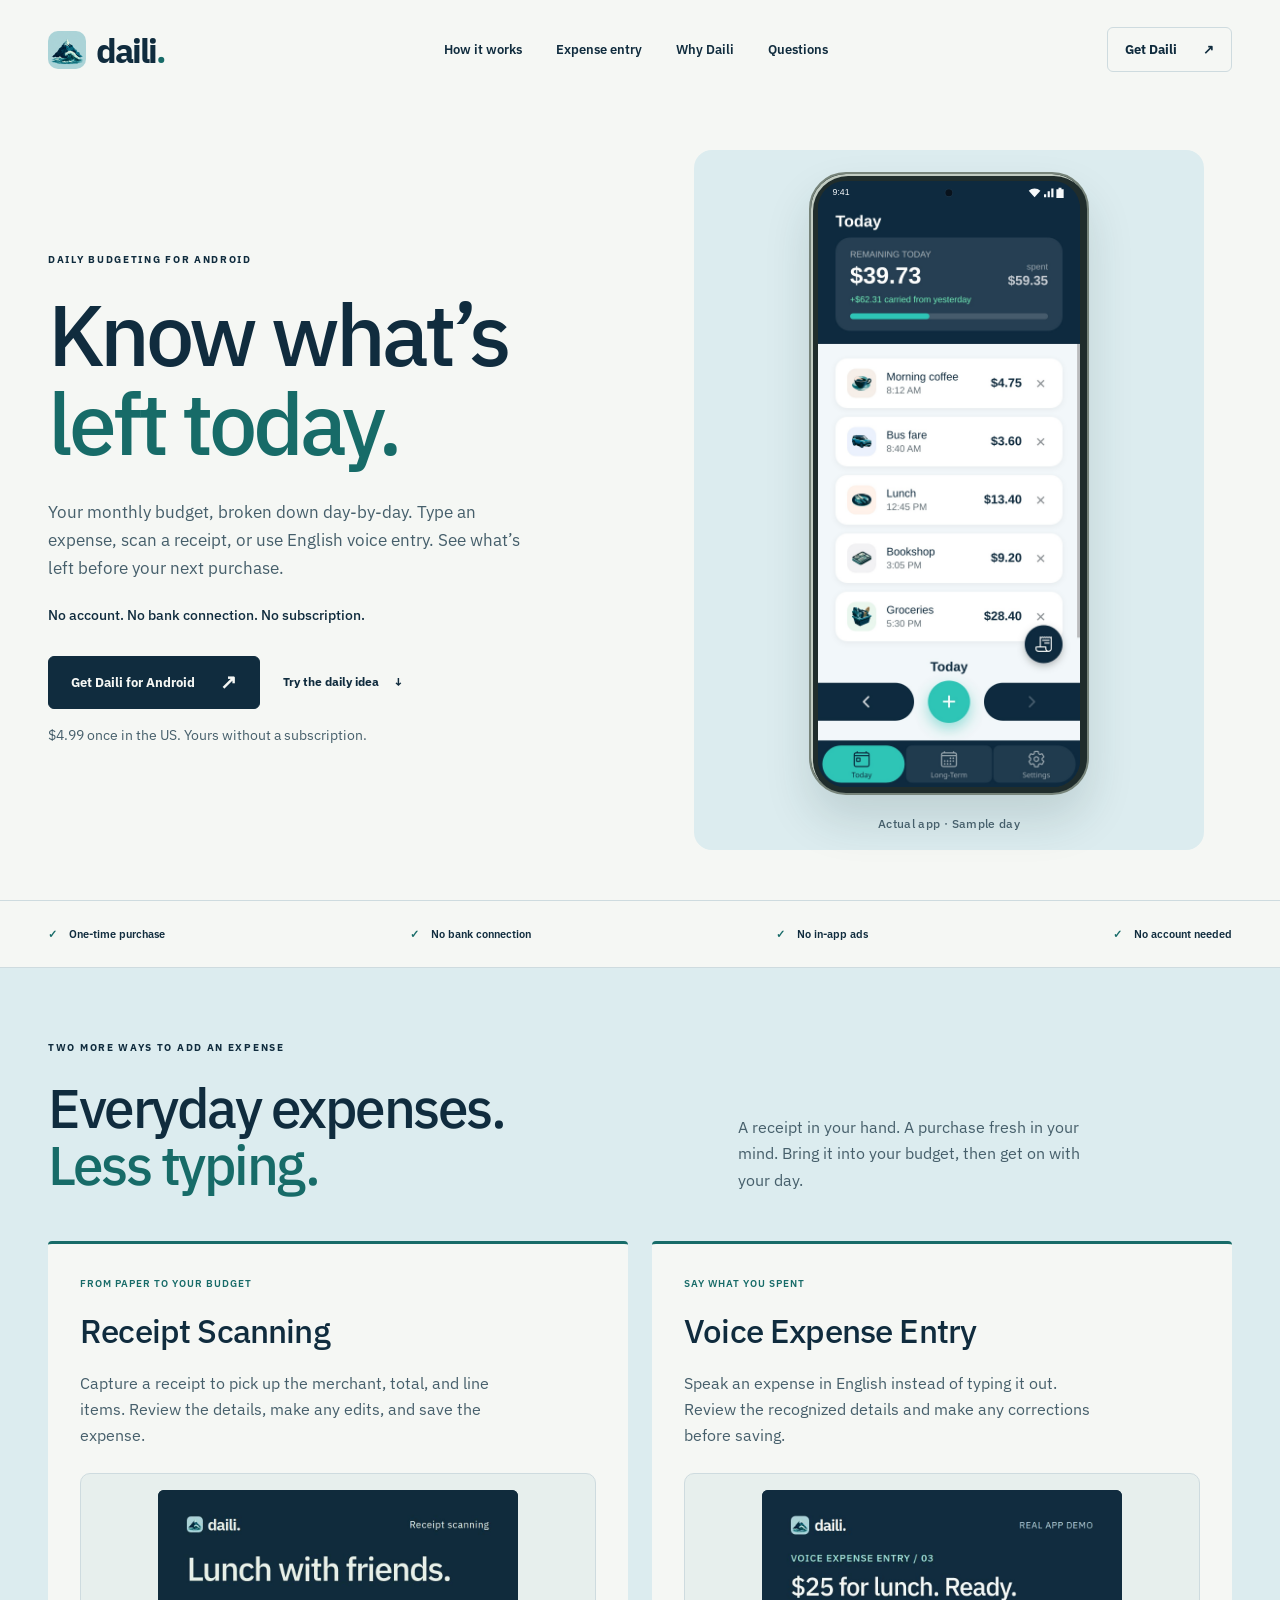
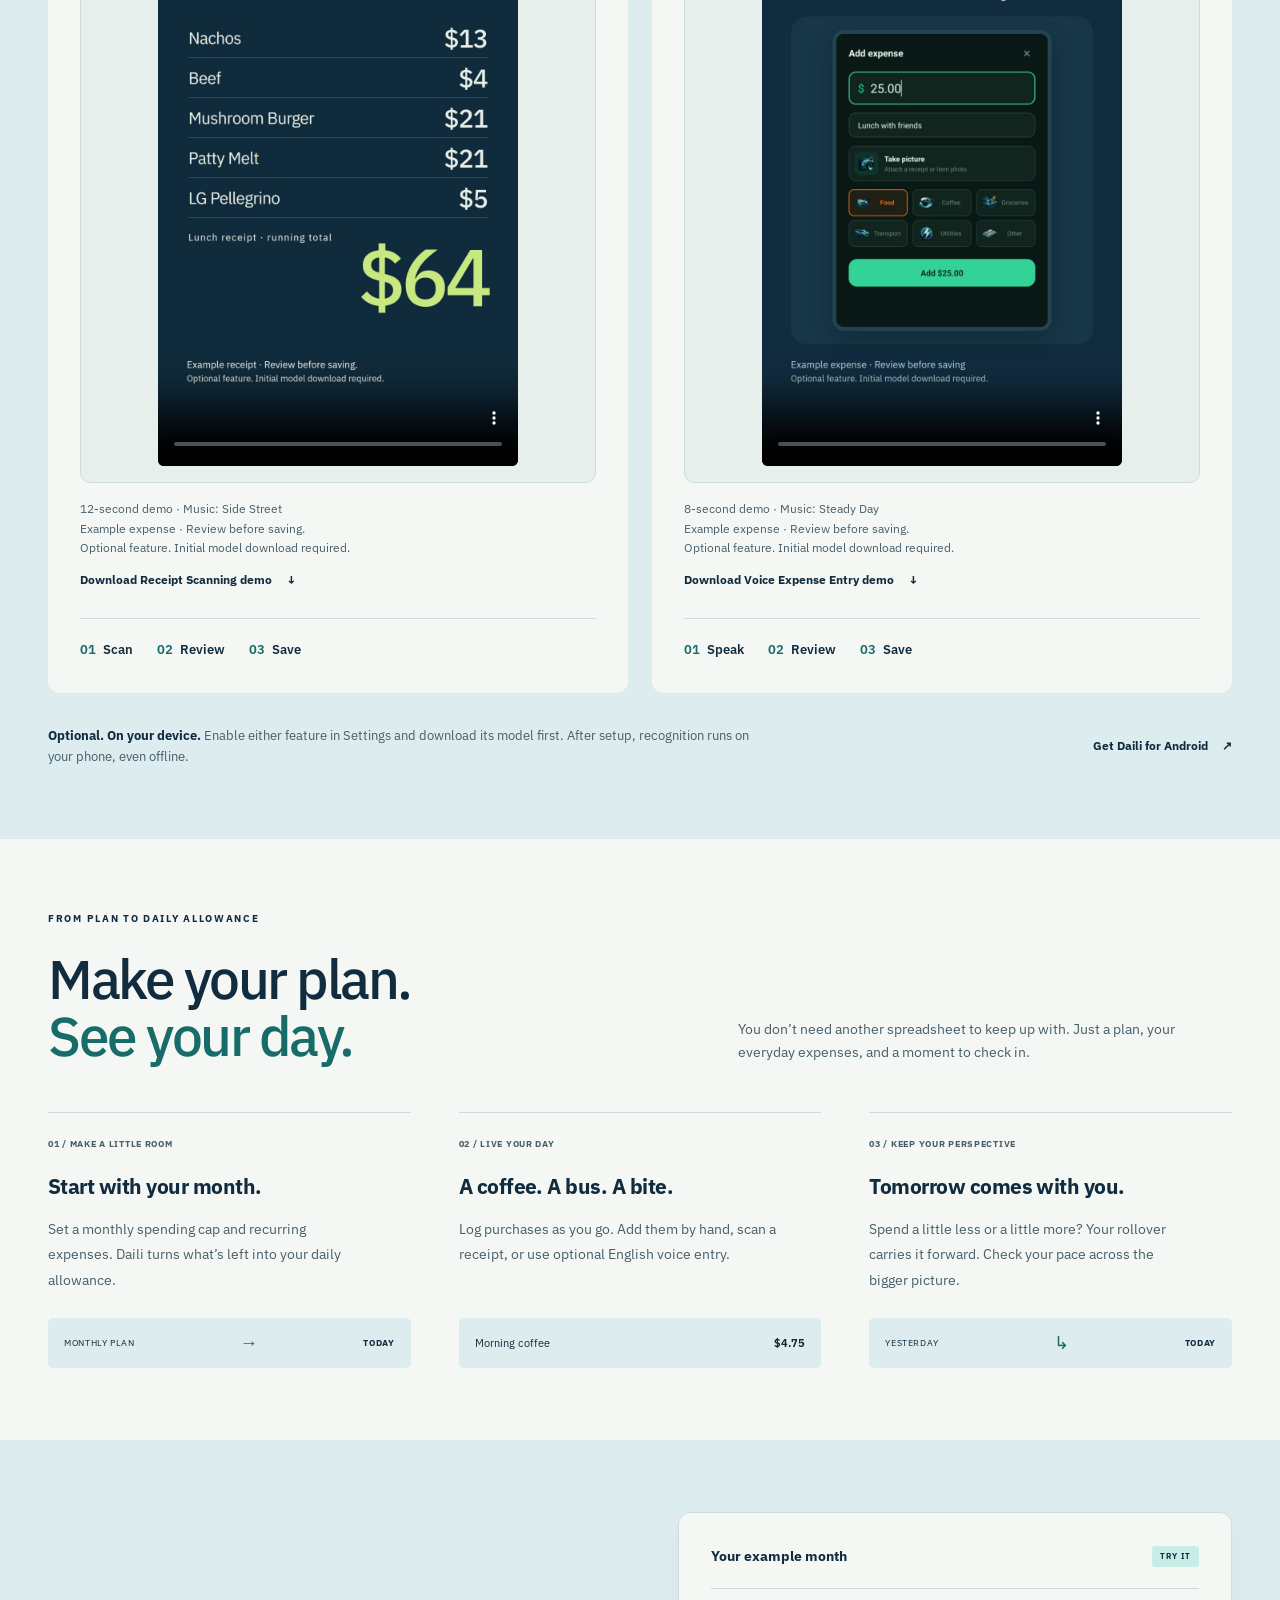
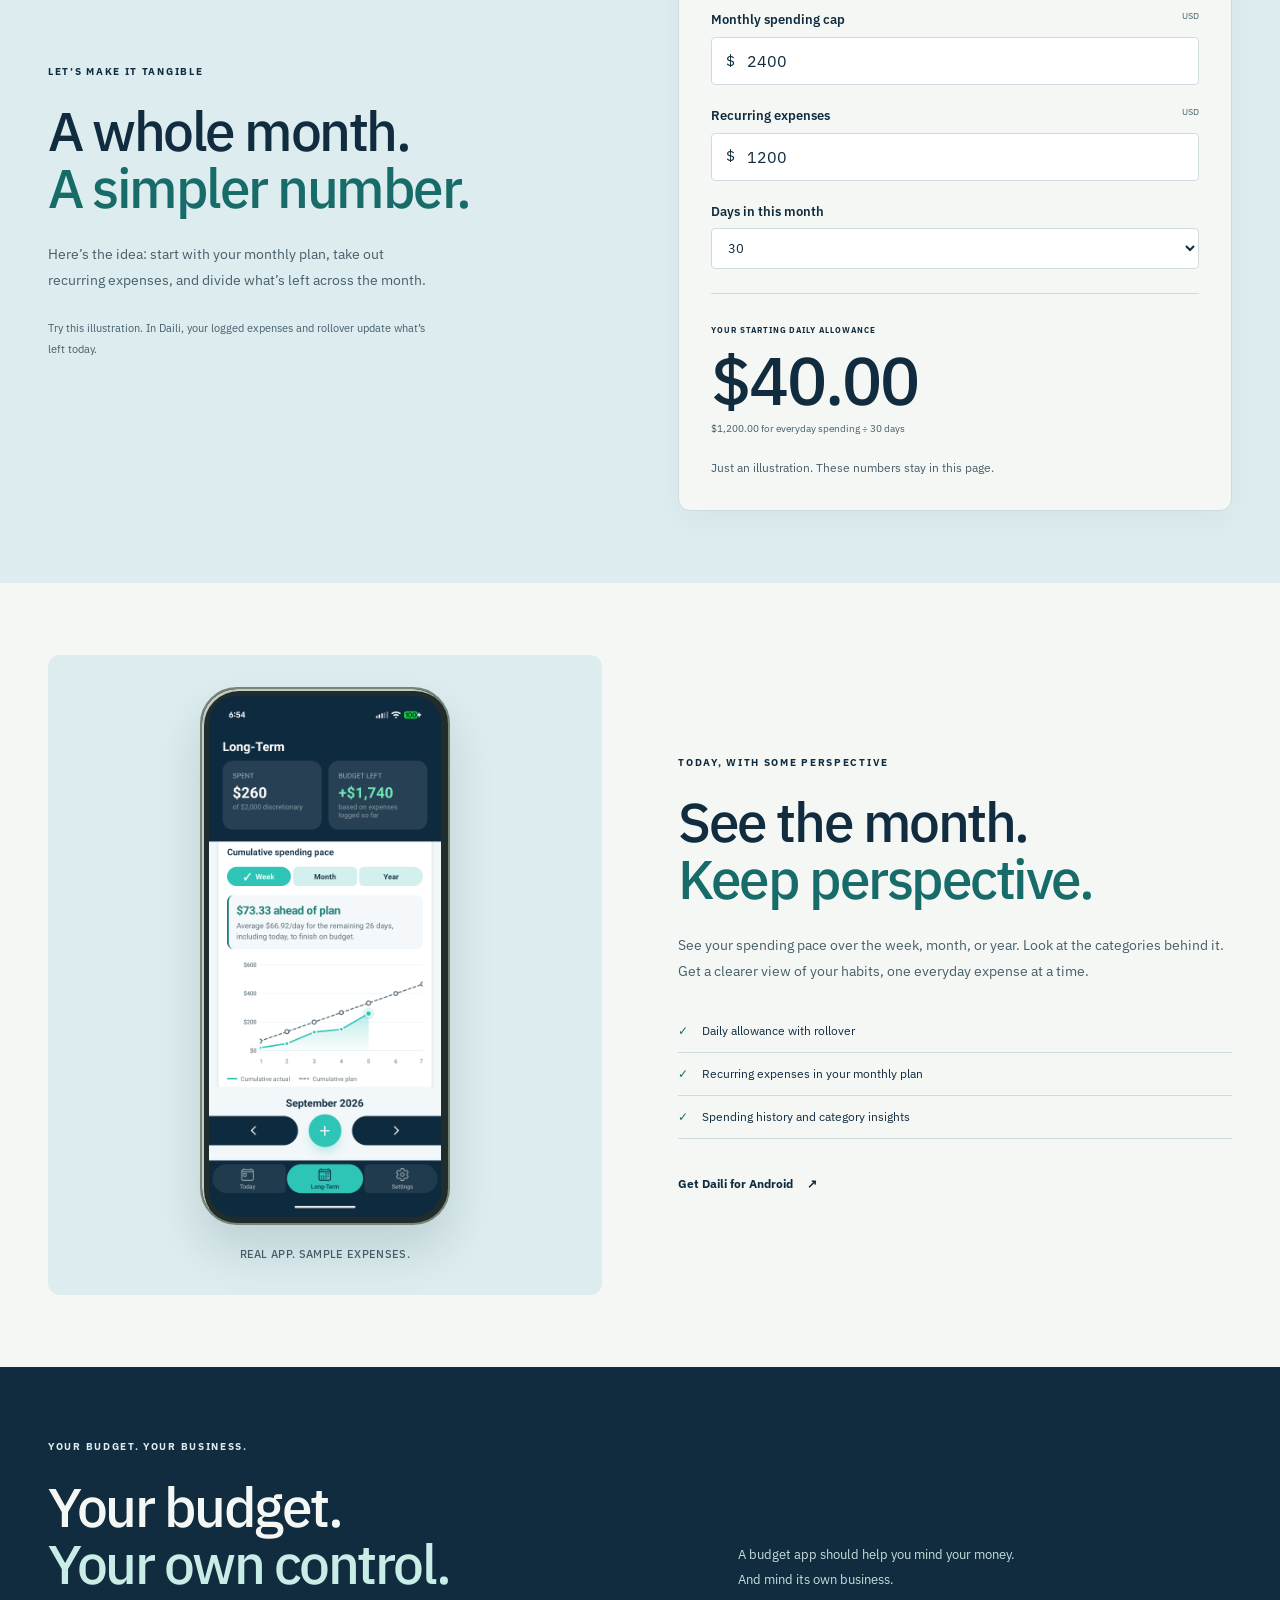
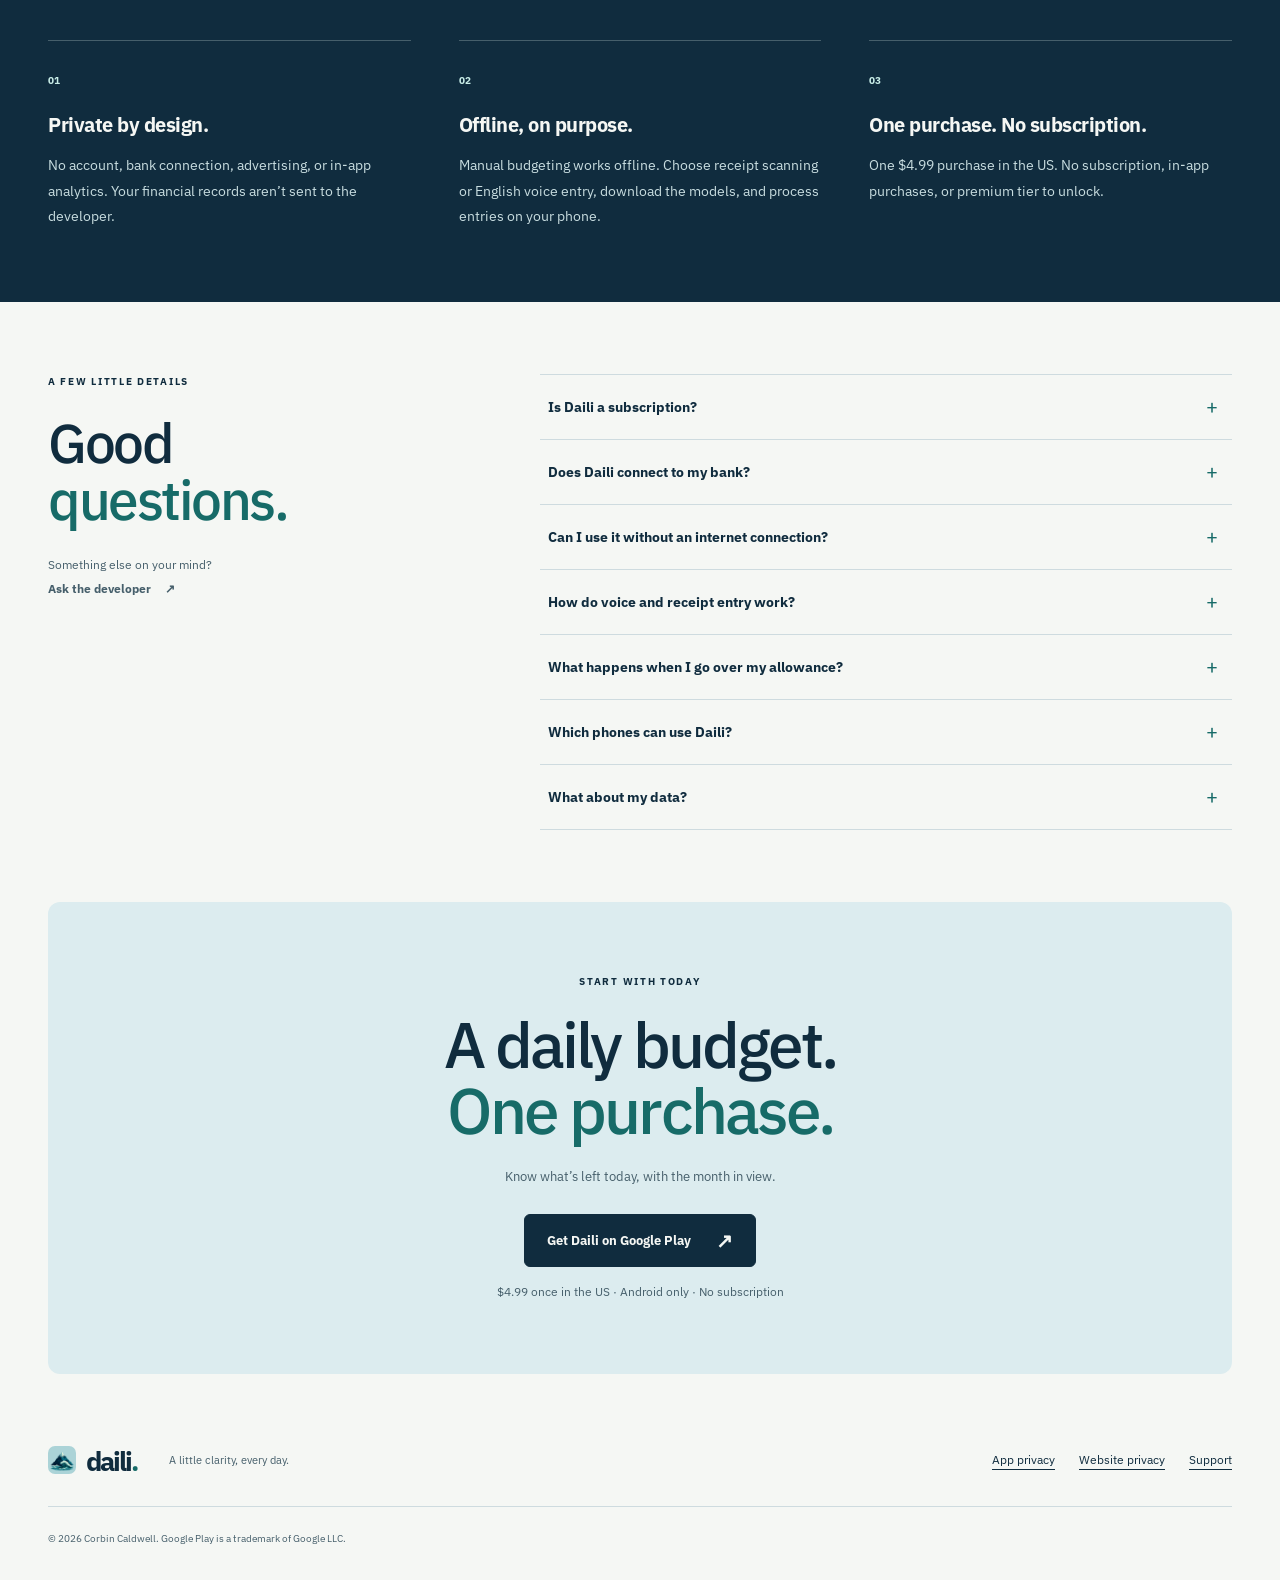
==== docs/app/index.html @ 112db64c "Improve product page spacing and media frames" ====
<!doctype html><html lang="en"><head><meta charset="utf-8"><meta name="viewport" content="width=device-width, initial-scale=1"><meta name="theme-color" content="#f5f7f4"><meta name="referrer" content="strict-origin-when-cross-origin"><title>Daili — Know what’s left today.</title><meta name="description" content="A clear daily allowance. Private expense tracking. Daili for Android is $4.99 once in the US, with no account, bank connection, or subscription."><meta name="robots" content="index, follow"><link rel="canonical" href="https://corbincald.github.io/daili/app/"><meta property="og:type" content="website"><meta property="og:title" content="Daili — Know what’s left today."><meta property="og:description" content="A clear daily allowance. Private expense tracking. Daili for Android is $4.99 once in the US, with no account, bank connection, or subscription."><meta property="og:url" content="https://corbincald.github.io/daili/app/"><meta property="og:image" content="https://corbincald.github.io/daili/app/assets/share.jpg"><meta property="og:image:width" content="1200"><meta property="og:image:height" content="630"><meta name="twitter:card" content="summary_large_image"><link rel="icon" href="./assets/icon.png"><link rel="stylesheet" href="./styles.css"><link rel="preload" href="./assets/fonts/ibm-plex-sans-latin.woff2" as="font" type="font/woff2" crossorigin></head><body><a class="skip-link" href="#main">Skip to content</a>
  <header class="header wrap"><a class="brand" href="./" aria-label="Daili home"><img src="./assets/icon.png" width="38" height="38" alt=""><span>daili<span class="brand-dot">.</span></span></a><nav aria-label="Main"><a href="#how-it-works">How it works</a><a href="#expense-entry">Expense entry</a><a href="#privacy">Why Daili</a><a href="#questions">Questions</a></nav><a class="nav-cta" href="#get-daili">Get Daili <span aria-hidden="true">↗</span></a></header>
  <main id="main"><section class="hero wrap" aria-labelledby="hero-title"><div class="hero-copy"><p class="eyebrow">DAILY BUDGETING FOR ANDROID</p><h1 id="hero-title">Know what’s<br><em>left today.</em></h1><p class="hero-description">Your monthly budget, broken down day-by-day. Type an expense, scan a receipt, or use English voice entry. See what’s left before your next purchase.</p><p class="hero-ownership">No account. No bank connection. No subscription.</p><div class="hero-actions"><a class="button " data-play-link data-placement="hero" href="https://play.google.com/store/apps/details?id=com.corbincald.daili&amp;utm_source=website&amp;utm_campaign=daili_relaunch_2026_today">Get Daili for Android<span aria-hidden="true">↗</span></a><a class="text-link" href="#daily-demo">Try the daily idea <span aria-hidden="true">↓</span></a></div><p class="purchase-note">$4.99 once in the US. Yours without a subscription.</p></div><div class="hero-art"><div class="phone hero-phone"><div class="phone-display"><div class="phone-status-bar" aria-hidden="true"><span>9:41</span><span class="status-camera"></span><svg class="status-icons" viewBox="0 0 52 16" fill="currentColor"><path d="M1 5a12 12 0 0 1 16 0l-8 9z"/><path d="M22 14V10h3v4zm5 0V6h3v8zm5 0V2h3v12z"/><path d="M42 1h4v2h3v12H39V3h3z"/></svg></div><img src="./assets/today.jpg" width="1080" height="2400" alt="Daili’s Today screen: $39.73 remaining, $59.35 spent, and $62.31 carried from yesterday. Sample expenses." fetchpriority="high"></div></div><span class="image-caption">Actual app · Sample day</span></div></section>
  <div class="trust-strip"><div class="wrap"><span><i aria-hidden="true">✓</i> One-time purchase</span><span><i aria-hidden="true">✓</i> No bank connection</span><span><i aria-hidden="true">✓</i> No in-app ads</span><span><i aria-hidden="true">✓</i> No account needed</span></div></div><section class="entry-section" id="expense-entry" aria-labelledby="entry-title">
    <div class="wrap">
      <div class="entry-heading">
        <div><p class="eyebrow">TWO MORE WAYS TO ADD AN EXPENSE</p><h2 id="entry-title">Everyday expenses.<br><em>Less typing.</em></h2></div>
        <p>A receipt in your hand. A purchase fresh in your mind. Bring it into your budget, then get on with your day.</p>
      </div>
      <div class="entry-grid">
        <article class="entry-card" aria-labelledby="receipt-entry-title">
          <p class="entry-method">FROM PAPER TO YOUR BUDGET</p>
          <h3 id="receipt-entry-title">Receipt Scanning</h3>
          <p>Capture a receipt to pick up the merchant, total, and line items. Review the details, make any edits, and save the expense.</p>
          <figure class="feature-video"><div class="feature-video-stage"><video data-feature-demo="receipt" controls playsinline preload="none" width="900" height="1440" aria-label="Receipt Scanning demo with music" poster="./assets/demos/receipt-poster.jpg"><source src="./assets/demos/receipt.mp4" type="video/mp4"><track kind="captions" src="./assets/demos/receipt.vtt" srclang="en" label="English"><p>Your browser does not support video. <a href="./assets/demos/receipt.mp4">Open the Receipt Scanning demo</a>.</p></video></div><figcaption>12-second demo · Music: Side Street<br>Example expense · Review before saving.<br>Optional feature. Initial model download required.</figcaption><a class="text-link" href="./assets/demos/receipt.mp4" download>Download Receipt Scanning demo <span aria-hidden="true">↓</span></a></figure>
          <ol class="entry-flow" aria-label="Receipt scanning steps"><li>Scan</li><li>Review</li><li>Save</li></ol>
        </article>
        <article class="entry-card" aria-labelledby="voice-entry-title">
          <p class="entry-method">SAY WHAT YOU SPENT</p>
          <h3 id="voice-entry-title">Voice Expense Entry</h3>
          <p>Speak an expense in English instead of typing it out. Review the recognized details and make any corrections before saving.</p>
          <figure class="feature-video"><div class="feature-video-stage"><video data-feature-demo="voice" controls playsinline preload="none" width="900" height="1440" aria-label="Voice Expense Entry demo with music" poster="./assets/demos/voice-poster.jpg"><source src="./assets/demos/voice.mp4" type="video/mp4"><track kind="captions" src="./assets/demos/voice.vtt" srclang="en" label="English"><p>Your browser does not support video. <a href="./assets/demos/voice.mp4">Open the Voice Expense Entry demo</a>.</p></video></div><figcaption>8-second demo · Music: Steady Day<br>Example expense · Review before saving.<br>Optional feature. Initial model download required.</figcaption><a class="text-link" href="./assets/demos/voice.mp4" download>Download Voice Expense Entry demo <span aria-hidden="true">↓</span></a></figure>
          <ol class="entry-flow" aria-label="Voice entry steps"><li>Speak</li><li>Review</li><li>Save</li></ol>
        </article>
      </div>
      <div class="entry-setup"><p><strong>Optional. On your device.</strong> Enable either feature in Settings and download its model first. After setup, recognition runs on your phone, even offline.</p><a class="text-link" href="#get-daili">Get Daili for Android <span aria-hidden="true">↗</span></a></div>
    </div>
  </section><section class="section wrap" id="how-it-works" aria-labelledby="how-title"><div class="section-intro"><p class="eyebrow">FROM PLAN TO DAILY ALLOWANCE</p><h2 id="how-title">Make your plan.<br><em>See your day.</em></h2><p>You don’t need another spreadsheet to keep up with. Just a plan, your everyday expenses, and a moment to check in.</p></div><div class="steps"><article><span class="step-number">01 / MAKE A LITTLE ROOM</span><h3>Start with your month.</h3><p>Set a monthly spending cap and recurring expenses. Daili turns what’s left into your daily allowance.</p><div class="step-line" aria-hidden="true"><span>MONTHLY PLAN</span><span>→</span><strong>TODAY</strong></div></article><article><span class="step-number">02 / LIVE YOUR DAY</span><h3>A coffee. A bus. A bite.</h3><p>Log purchases as you go. Add them by hand, scan a receipt, or use optional English voice entry.</p><div class="expense-mini" aria-hidden="true"><span>Morning coffee</span><strong>$4.75</strong></div></article><article><span class="step-number">03 / KEEP YOUR PERSPECTIVE</span><h3>Tomorrow comes with you.</h3><p>Spend a little less or a little more? Your rollover carries it forward. Check your pace across the bigger picture.</p><div class="step-line" aria-hidden="true"><span>YESTERDAY</span><span>↳</span><strong>TODAY</strong></div></article></div></section>
  <section class="demo-section" id="daily-demo" aria-labelledby="demo-title"><div class="wrap demo-layout"><div><p class="eyebrow">LET’S MAKE IT TANGIBLE</p><h2 id="demo-title">A whole month.<br><em>A simpler number.</em></h2><p>Here’s the idea: start with your monthly plan, take out recurring expenses, and divide what’s left across the month.</p><p class="demo-note">Try this illustration. In Daili, your logged expenses and rollover update what’s left today.</p></div><div class="calculator"><form id="allowance-form"><div class="calculator-heading"><span>Your example month</span><span class="demo-tag">TRY IT</span></div><label for="monthly">Monthly spending cap <span>USD</span></label><div class="input-money"><span aria-hidden="true">$</span><input id="monthly" name="monthly" type="number" min="0" max="1000000" step="0.01" inputmode="decimal" value="2400" required></div><label for="recurring">Recurring expenses <span>USD</span></label><div class="input-money"><span aria-hidden="true">$</span><input id="recurring" name="recurring" type="number" min="0" max="1000000" step="0.01" inputmode="decimal" value="1200" required></div><label for="days">Days in this month</label><select id="days" name="days"><option>28</option><option>29</option><option selected>30</option><option>31</option></select><div class="allowance-result" aria-live="polite" aria-atomic="true"><span>YOUR STARTING DAILY ALLOWANCE</span><output id="daily-allowance" for="monthly recurring days">$40.00</output><p id="calculation-detail">$1,200.00 for everyday spending ÷ 30 days</p></div><p id="calculation-error" class="form-error" role="status" hidden></p><noscript><p>This interactive example needs JavaScript. The illustration above uses ($2,400 − $1,200) ÷ 30 = $40 a day.</p></noscript></form><p class="local-note">Just an illustration. These numbers stay in this page.</p></div></div></section>
  <section class="section wrap feature-pair" aria-labelledby="pace-title"><div class="pace-art"><div class="phone "><div class="phone-display"><img src="./assets/pace.png" width="1080" height="2424" alt="Daili’s Long-Term Week view in Deep Tide, captured on a Pixel 10 with example expenses: $260 spent, $1,740 budget left and $73.33 ahead of plan. The teal spending line sits below the dashed plan." loading="lazy"></div></div><span class="image-caption">REAL APP. SAMPLE EXPENSES.</span></div><div class="feature-copy"><p class="eyebrow">TODAY, WITH SOME PERSPECTIVE</p><h2 id="pace-title">See the month.<br><em>Keep perspective.</em></h2><p>See your spending pace over the week, month, or year. Look at the categories behind it. Get a clearer view of your habits, one everyday expense at a time.</p><ul class="check-list"><li>Daily allowance with rollover</li><li>Recurring expenses in your monthly plan</li><li>Spending history and category insights</li></ul><a class="text-link" href="#get-daili">Get Daili for Android <span aria-hidden="true">↗</span></a></div></section>
  <section class="privacy-section" id="privacy" aria-labelledby="privacy-title"><div class="wrap"><p class="eyebrow">YOUR BUDGET. YOUR BUSINESS.</p><div class="privacy-heading"><h2 id="privacy-title">Your budget.<br><em>Your own control.</em></h2><p>A budget app should help you mind your money.<br>And mind its own business.</p></div><div class="privacy-grid"><article><span class="privacy-symbol" aria-hidden="true">01</span><h3>Private by design.</h3><p>No account, bank connection, advertising, or in-app analytics. Your financial records aren’t sent to the developer.</p></article><article><span class="privacy-symbol" aria-hidden="true">02</span><h3>Offline, on purpose.</h3><p>Manual budgeting works offline. Choose receipt scanning or English voice entry, download the models, and process entries on your phone.</p></article><article><span class="privacy-symbol" aria-hidden="true">03</span><h3>One purchase. No subscription.</h3><p>One $4.99 purchase in the US. No subscription, in-app purchases, or premium tier to unlock.</p></article></div></div></section><section class="section wrap faq-section" id="questions" aria-labelledby="faq-title"><div><p class="eyebrow">A FEW LITTLE DETAILS</p><h2 id="faq-title">Good<br><em>questions.</em></h2><p>Something else on your mind?<br><a class="text-link" href="mailto:corbin.caldwell@gmail.com">Ask the developer <span aria-hidden="true">↗</span></a></p></div><div class="questions"><details><summary>Is Daili a subscription?<span aria-hidden="true">+</span></summary><div class="answer"><p>No. Daili is a one-time purchase: $4.99 in the US at our last price check. Google Play shows the current price, currency, and any applicable taxes for your region. There are no in-app purchases.</p></div></details><details><summary>Does Daili connect to my bank?<span aria-hidden="true">+</span></summary><div class="answer"><p>No bank connection or Daili account is needed. You choose a monthly plan and add your expenses. Daili gives you a daily allowance based on the information you enter.</p></div></details><details><summary>Can I use it without an internet connection?<span aria-hidden="true">+</span></summary><div class="answer"><p>Yes. Manual budgeting works offline. Optional receipt scanning and voice entry need an initial model download. The models then process your entries on your device. Reinstalling or re-enabling a feature can require another download.</p></div></details><details><summary>How do voice and receipt entry work?<span aria-hidden="true">+</span></summary><div class="answer"><p>Enable the feature you want in Settings and download its model. Voice entry supports English. Scan a receipt or speak an expense, then review the result before saving. Recognition can make mistakes; check amounts and details.</p></div></details><details><summary>What happens when I go over my allowance?<span aria-hidden="true">+</span></summary><div class="answer"><p>Daili carries underspending or overspending forward as rollover. Your next day’s available amount reflects it, so your monthly plan stays in view. The allowance reflects what you enter; it is not a guarantee of what you can afford.</p></div></details><details><summary>Which phones can use Daili?<span aria-hidden="true">+</span></summary><div class="answer"><p>Daili is available for Android 8.0 and later. Google Play checks compatibility with your specific device. Optional AI features require additional storage and their speed varies by device. Daili is not available for iPhone.</p></div></details><details><summary>What about my data?<span aria-hidden="true">+</span></summary><div class="answer"><p>The developer does not receive your budget records, photos, or microphone audio. Review the <a href="https://corbincald.github.io/daili/">app privacy policy</a> for local storage, model downloads, deletion, and the data behavior of your installed version.</p></div></details></div></section><section class="closing-section wrap" id="get-daili" aria-labelledby="closing-title"><p class="eyebrow">START WITH TODAY</p><h2 id="closing-title">A daily budget.<br><em>One purchase.</em></h2><p>Know what’s left today, with the month in view.</p><a class="button " data-play-link data-placement="closing" href="https://play.google.com/store/apps/details?id=com.corbincald.daili&amp;utm_source=website&amp;utm_campaign=daili_relaunch_2026_today">Get Daili on Google Play<span aria-hidden="true">↗</span></a><p class="purchase-note">$4.99 once in the US · Android only · No subscription</p></section></main><footer class="footer wrap"><a class="brand" href="./" aria-label="Daili home"><img src="./assets/icon.png" width="38" height="38" alt=""><span>daili<span class="brand-dot">.</span></span></a><p>A little clarity, every day.</p><nav aria-label="Footer"><a href="https://corbincald.github.io/daili/">App privacy</a><a href="./website-privacy.html">Website privacy</a><a href="mailto:corbin.caldwell@gmail.com">Support</a></nav><small>© 2026 Corbin Caldwell. Google Play is a trademark of Google LLC.</small></footer><script type="application/ld+json">{"@context":"https://schema.org","@type":"SoftwareApplication","name":"Daili: Daily Budget Tracker","operatingSystem":"Android 8.0+","applicationCategory":"FinanceApplication","url":"https://corbincald.github.io/daili/app/","downloadUrl":"https://play.google.com/store/apps/details?id=com.corbincald.daili","description":"A private daily budget and expense tracker for Android. One-time purchase, no subscription.","offers":{"@type":"Offer","price":"4.99","priceCurrency":"USD","url":"https://play.google.com/store/apps/details?id=com.corbincald.daili","eligibleRegion":{"@type":"Country","name":"United States"}}}</script><script type="module" src="./app.mjs"></script></body></html>
---- docs/app/styles.css ----
@font-face {
  font-family: "IBM Plex Sans";
  src: url("./assets/fonts/ibm-plex-sans-latin.woff2") format("woff2");
  font-weight: 100 700;
  font-style: normal;
  font-display: swap;
}
:root {
  --paper: #f5f7f4;
  --ink: #102c3e;
  --muted: #465f6b;
  --surface: #dcecef;
  --accent-soft: #c8ede7;
  --accent: #176b68;
  --line: #cedbdf;
  --sans: "IBM Plex Sans", Arial, sans-serif;
  --header-height: clamp(80px, 11svh, 114px);
  /* Outer section space, then smaller gaps for related content and card edges. */
  --section-space: clamp(56px, 8svh, 96px);
  --group-space: clamp(32px, 4vw, 48px);
  --column-space: clamp(32px, 6vw, 88px);
  --card-space: clamp(20px, 2.5vw, 32px);
}
* {
  box-sizing: border-box;
}
html {
  scroll-behavior: smooth;
  scroll-padding-top: 28px;
}
body {
  margin: 0;
  background: var(--paper);
  color: var(--ink);
  font-family: var(--sans);
  font-size: 16px;
  line-height: 1.65;
  -webkit-font-smoothing: antialiased;
}
img {
  max-width: 100%;
  display: block;
}
a {
  color: inherit;
  text-underline-offset: 5px;
}
button,
input,
select {
  font: inherit;
}
button,
a,
input,
select,
summary {
  -webkit-tap-highlight-color: transparent;
}
a,
button,
summary {
  touch-action: manipulation;
}
button {
  cursor: pointer;
}
:focus-visible {
  outline: 3px solid var(--accent);
  outline-offset: 5px;
}
button:disabled {
  cursor: default;
}
::selection {
  background: var(--surface);
}
h1,
h2,
h3,
p {
  margin: 0;
}
h1,
h2 {
  font-family: var(--sans);
  font-weight: 500;
  line-height: 1.04;
  letter-spacing: -0.045em;
}
h1 {
  font-size: clamp(64px, 6.7vw, 98px);
}
h2 {
  font-size: clamp(43px, 4.3vw, 64px);
}
h3 {
  font-size: 21px;
  line-height: 1.35;
  letter-spacing: -0.025em;
}
em {
  font-style: normal;
  font-weight: inherit;
  color: var(--accent);
}
p {
  color: var(--muted);
}
.wrap {
  width: min(1200px, calc(100% - 96px));
  margin-inline: auto;
}
.header {
  height: var(--header-height);
  display: flex;
  align-items: center;
  justify-content: space-between;
  gap: 25px;
}
.brand {
  display: inline-flex;
  gap: 10px;
  align-items: center;
  text-decoration: none;
  font-size: 34px;
  line-height: 1;
  font-weight: 700;
  letter-spacing: -2px;
}
.brand img {
  border-radius: 10px;
}
.brand-dot {
  color: var(--accent);
}
.header nav {
  display: flex;
  gap: 34px;
  font-size: 13px;
  font-weight: 600;
}
.header nav a,
.nav-cta {
  text-decoration: none;
}
.header nav a:hover,
.footer a:hover {
  text-decoration: underline;
}
.nav-cta {
  white-space: nowrap;
  padding: 11px 17px;
  border: 1px solid var(--line);
  border-radius: 6px;
  font-weight: 700;
  font-size: 13px;
  display: flex;
  gap: 26px;
  align-items: center;
}
.skip-link {
  position: absolute;
  top: -100px;
  left: 20px;
  background: var(--ink);
  color: white;
  padding: 12px 20px;
  z-index: 20;
}
.skip-link:focus {
  top: 10px;
}
.eyebrow {
  font-size: 10px;
  font-weight: 700;
  letter-spacing: 0.17em;
  color: var(--ink);
  display: flex;
  gap: 10px;
  align-items: center;
}
.status-dot {
  height: 7px;
  width: 7px;
  background: var(--accent);
  border-radius: 50%;
}
.hero {
  /* Reserve the header and equal breathing room inside the visible viewport.
     Short or zoomed windows can grow naturally instead of clipping content. */
  --hero-padding: clamp(24px, 4svh, 56px);
  --hero-art-height: clamp(
    420px,
    calc(100svh - var(--header-height) - 2 * var(--hero-padding)),
    700px
  );
  display: grid;
  grid-template-columns: 1.05fr 1fr;
  align-items: center;
  min-height: calc(100svh - var(--header-height));
  padding-block: var(--hero-padding);
  gap: 24px;
}
.hero h1 {
  font-size: clamp(56px, min(6.7vw, 11svh), 98px);
  margin-top: clamp(18px, 2.4svh, 29px);
}
.hero-description {
  font-size: 15px;
  max-width: 475px;
  margin-top: 29px;
  line-height: 1.8;
}
.hero-actions {
  display: flex;
  gap: 23px;
  align-items: center;
  flex-wrap: wrap;
  margin-top: 29px;
}
.button {
  display: inline-flex;
  justify-content: center;
  align-items: center;
  gap: 25px;
  min-height: 53px;
  background: var(--ink);
  color: var(--paper);
  text-decoration: none;
  border: 1px solid var(--ink);
  border-radius: 6px;
  font-size: 13px;
  font-weight: 700;
  padding: 14px 22px;
  transition:
    background 0.2s,
    transform 0.2s;
}
.button:hover {
  background: #28574e;
  transform: translateY(-2px);
}
.button span {
  font-size: 20px;
  line-height: 1;
}
.text-link {
  font-size: 12px;
  font-weight: 700;
  text-decoration: none;
  display: inline-flex;
  gap: 14px;
  align-items: center;
}
.text-link:hover {
  text-decoration: underline;
}
.purchase-note {
  font-size: 14px;
  margin-top: 15px;
}
.hero-art {
  height: var(--hero-art-height);
  padding: 20px 20px 52px;
  display: grid;
  place-items: center;
  position: relative;
  isolation: isolate;
}
.hero-art::before {
  content: "";
  position: absolute;
  inset: 0 5%;
  background: var(--surface);
  border-radius: 18px;
  z-index: -2;
}
.phone {
  position: relative;
  width: 265px;
  padding: 7px;
  background: #202d2c;
  border: 2px solid #77847a;
  border-radius: 37px;
  box-shadow:
    0 25px 45px #143a3425,
    2px 2px 0 #c2ccc2 inset;
  flex-shrink: 0;
}
.phone-display {
  container-type: inline-size;
  overflow: hidden;
  border-radius: 27px;
  background: #0e2a3f;
}
.phone img {
  width: 100%;
  height: auto;
}
.phone-status-bar {
  /* Reserve 32 logical pixels above a 360px-wide capture at every size. */
  height: 8.88889cqw;
  padding-inline: 5.55556cqw;
  display: flex;
  align-items: center;
  justify-content: space-between;
  position: relative;
  color: #f5f8fa;
  font:
    500 3.33333cqw/1 Arial,
    sans-serif;
}
.status-icons {
  width: 14.44444cqw;
  height: 4.44444cqw;
}
.status-camera {
  position: absolute;
  left: 50%;
  top: 50%;
  transform: translate(-50%, -50%);
  background: #08121c;
  width: 2.77778cqw;
  height: 2.77778cqw;
  box-shadow: 0 0 0 0.27778cqw #1b3549;
  border-radius: 50%;
}
.hero-phone {
  /* The intact screen is 2.3111 times its width, including its status bar.
     Account for the frame and reserve space for the caption below it. */
  width: min(280px, calc((var(--hero-art-height) - 90px) / 2.311111 + 18px));
  max-width: 100%;
  transform: none;
  margin-top: 0;
}
.hero-art .image-caption {
  bottom: 16px;
}
.image-caption {
  position: absolute;
  bottom: 4px;
  left: 0;
  right: 0;
  text-align: center;
  font-size: 12px;
  letter-spacing: 0.03em;
  font-weight: 500;
  color: var(--muted);
}
.trust-strip {
  border-block: 1px solid var(--line);
}
.trust-strip .wrap {
  display: flex;
  justify-content: space-between;
  gap: 20px;
  padding-block: 24px;
  font-size: 11px;
  font-weight: 600;
}
.trust-strip span {
  display: inline-flex;
  align-items: center;
  gap: 12px;
}
.trust-strip i {
  font-style: normal;
  color: var(--accent);
}
.entry-section {
  padding-block: var(--section-space);
  background: var(--surface);
}
.entry-heading {
  display: grid;
  grid-template-columns: 1.3fr 1fr;
  align-items: end;
  gap: var(--group-space);
}
.entry-heading h2 {
  margin-top: 22px;
}
.entry-heading > p {
  max-width: 355px;
  font-size: 16px;
}
.entry-grid {
  display: grid;
  grid-template-columns: repeat(2, minmax(0, 1fr));
  gap: 24px;
  margin-top: var(--group-space);
}
.entry-card {
  --entry-padding: var(--card-space);
  display: flex;
  flex-direction: column;
  padding: var(--entry-padding);
  border-top: 3px solid var(--accent);
  border-radius: 4px 4px 12px 12px;
  background: var(--paper);
}
/* Shared rows keep paired titles, descriptions and film frames aligned. */
.entry-section .entry-card {
  display: grid;
  grid-template-rows: subgrid;
  grid-row: span 5;
  row-gap: 0;
}
.entry-method {
  color: var(--accent);
  font-size: 10px;
  font-weight: 600;
  letter-spacing: 0.1em;
}
.entry-card h3 {
  margin-top: 16px;
  font-size: clamp(25px, 2.6vw, 36px);
  font-weight: 500;
}
.entry-card > p:last-of-type {
  margin-block: 16px 24px;
  max-width: 420px;
  font-size: 16px;
}
.feature-video {
  margin: 0 0 24px;
  min-width: 0;
}
.feature-video-stage {
  display: grid;
  place-items: center;
  padding: 16px;
  border: 1px solid var(--line);
  border-radius: 10px;
  background: #e7efed;
}
.feature-video video {
  display: block;
  /* Keep the complete portrait film in view on laptops; narrow screens
     use the available card width. Native fullscreen remains available. */
  width: min(100%, clamp(260px, 46svh, 360px));
  border-radius: 6px;
  height: auto;
  aspect-ratio: 5 / 8;
  background: var(--ink);
}
.feature-video figcaption {
  color: var(--muted);
  font-size: 12px;
  margin: 16px 0 0;
}
.feature-video .text-link {
  margin: 8px 0 0;
  min-height: 28px;
}
.entry-flow {
  display: flex;
  flex-wrap: wrap;
  gap: 12px 24px;
  margin: auto 0 0;
  padding: 20px 0 0;
  border-top: 1px solid var(--line);
  list-style: none;
  font-size: 13px;
  font-weight: 600;
  counter-reset: entry-step;
}
.entry-flow li {
  counter-increment: entry-step;
}
.entry-flow li::before {
  content: "0" counter(entry-step) " ";
  color: var(--accent);
  margin-right: 4px;
}
.entry-setup {
  display: flex;
  justify-content: space-between;
  align-items: center;
  gap: 28px;
  margin-top: 32px;
}
.entry-setup p {
  max-width: 720px;
  font-size: 13px;
}
.entry-setup strong {
  color: var(--ink);
}
.entry-setup a {
  flex-shrink: 0;
}
.section {
  padding-block: var(--section-space);
}
.section-intro {
  display: grid;
  grid-template-columns: 1.3fr 1fr;
  align-items: end;
  column-gap: var(--group-space);
}
.section-intro .eyebrow {
  grid-column: 1 / -1;
}
.section-intro h2 {
  margin-top: 22px;
}
.section-intro > p:last-child {
  margin-top: 24px;
  max-width: 454px;
  font-size: 14px;
}
.steps {
  display: grid;
  grid-template-columns: repeat(3, 1fr);
  gap: var(--group-space);
  margin-top: var(--group-space);
}
.steps article {
  display: flex;
  flex-direction: column;
  border-top: 1px solid var(--line);
  padding-top: 24px;
}
.step-number {
  font-size: 9px;
  font-weight: 700;
  letter-spacing: 0.08em;
  color: var(--muted);
}
.steps h3 {
  margin-top: 20px;
}
.steps p {
  font-size: 14px;
  margin-block: 16px 24px;
  line-height: 1.85;
  max-width: 320px;
}
.step-line,
.expense-mini {
  margin-top: auto;
  display: flex;
  align-items: center;
  justify-content: space-between;
  padding: 16px;
  min-height: 50px;
  border-radius: 5px;
  background: var(--surface);
  font-size: 9px;
  letter-spacing: 0.07em;
}
.step-line > span:nth-child(2) {
  font-size: 18px;
  line-height: 1;
  color: var(--accent);
}
.expense-mini {
  background: var(--surface);
  font-size: 11px;
  letter-spacing: 0;
}
.demo-section {
  background: var(--surface);
  padding-block: var(--section-space);
}
.demo-layout {
  display: grid;
  grid-template-columns: 1fr 1fr;
  gap: var(--column-space);
  align-items: center;
}
.demo-layout h2 {
  margin-top: 22px;
}
.demo-layout > div:not(.calculator) > p:not(.eyebrow) {
  font-size: 14px;
  margin-top: 25px;
  max-width: 390px;
  line-height: 1.85;
}
.demo-layout > div:not(.calculator) > p.demo-note {
  font-size: 11px;
}
.calculator {
  padding: var(--card-space);
  background: var(--paper);
  border: 1px solid var(--line);
  border-radius: 12px;
  box-shadow: 0 12px 30px #102c3e08;
}
.calculator-heading {
  display: flex;
  justify-content: space-between;
  align-items: center;
  font-size: 14px;
  font-weight: 700;
  gap: 16px;
  padding-bottom: 20px;
  border-bottom: 1px solid var(--line);
  margin-bottom: 20px;
}
.demo-tag {
  font-size: 8px;
  letter-spacing: 0.12em;
  padding: 4px 8px;
  background: var(--accent-soft);
  border-radius: 3px;
}
.calculator label {
  display: flex;
  justify-content: space-between;
  font-size: 13px;
  font-weight: 600;
  margin-top: 20px;
  gap: 12px;
}
.calculator label span {
  font-size: 9px;
  font-weight: 400;
  color: var(--muted);
}
.input-money {
  display: flex;
  align-items: center;
  border: 1px solid var(--line);
  border-radius: 4px;
  margin-top: 6px;
  background: white;
}
.input-money:focus-within {
  outline: 3px solid var(--accent);
  outline-offset: 2px;
}
.input-money input:focus-visible {
  outline: none;
}
.input-money span {
  padding-left: 14px;
  font-size: 15px;
}
.input-money input {
  width: 100%;
  background: transparent;
  border: 0;
  color: var(--ink);
  padding: 10px 12px;
  font-size: 16px;
  min-width: 0;
}
.calculator select {
  width: 100%;
  padding: 10px 12px;
  margin-top: 6px;
  border: 1px solid var(--line);
  color: var(--ink);
  background: white;
  border-radius: 4px;
  font-size: 13px;
}
.allowance-result {
  container-type: inline-size;
  margin-top: 24px;
  border-top: 1px solid var(--line);
  padding-top: 20px;
}
.allowance-result > span {
  font-size: 8px;
  font-weight: 700;
  letter-spacing: 0.12em;
}
.allowance-result output {
  font-family: var(--sans);
  font-weight: 500;
  font-size: min(67px, calc(180cqw / var(--amount-length, 6)));
  line-height: 1.2;
  display: block;
  letter-spacing: -0.03em;
}
.allowance-result p {
  font-size: 10px;
}
.local-note {
  margin-top: 20px;
  font-size: 12px;
}
.form-error {
  font-size: 12px;
  color: #9a3326;
  margin-top: 10px;
}
.feature-pair {
  display: grid;
  grid-template-columns: 1fr 1fr;
  gap: var(--column-space);
  align-items: center;
}
.pace-art {
  /* Frame the intact capture and its caption as a single centered group. */
  --pace-phone-height: clamp(
    420px,
    calc(100svh - 2 * var(--section-space) - 104px),
    540px
  );
  background: var(--surface);
  border-radius: 12px;
  padding: 32px 24px;
  display: flex;
  flex-direction: column;
  align-items: center;
  gap: 20px;
}
.pace-art .phone {
  width: min(250px, calc((var(--pace-phone-height) - 18px) / 2.244444 + 18px));
  max-width: 100%;
}
.pace-art .image-caption {
  position: static;
  font-size: 11px;
}
.feature-copy h2 {
  margin-top: 22px;
}
.feature-copy > p:not(.eyebrow) {
  font-size: 14px;
  line-height: 1.85;
  margin-top: 25px;
}
.check-list {
  padding: 0;
  list-style: none;
  margin: 26px 0 30px;
  font-size: 12px;
}
.check-list li {
  padding: 11px 0;
  border-bottom: 1px solid var(--line);
}
.check-list li::before {
  content: "✓";
  margin-right: 14px;
  color: var(--accent);
}
.privacy-section {
  background: var(--ink);
  color: var(--paper);
  padding-block: var(--section-space);
}
.privacy-section .eyebrow {
  color: var(--surface);
}
.privacy-section em {
  color: var(--accent-soft);
}
.privacy-heading {
  display: grid;
  grid-template-columns: 1.3fr 1fr;
  align-items: end;
  gap: var(--group-space);
  margin-top: 22px;
}
.privacy-heading p {
  max-width: 355px;
  color: #c8dde0;
  font-size: 13px;
  line-height: 1.9;
}
.privacy-grid {
  display: grid;
  grid-template-columns: repeat(3, 1fr);
  gap: var(--group-space);
  margin-top: var(--group-space);
}
.privacy-grid article {
  border-top: 1px solid #465f6b;
  padding-top: 24px;
}
.privacy-symbol {
  color: var(--accent-soft);
  font-size: 10px;
  font-weight: 700;
}
.privacy-grid h3 {
  margin-top: 19px;
  font-size: 20px;
}
.privacy-grid p {
  font-size: 14px;
  line-height: 1.85;
  color: #c8dde0;
  margin-top: 15px;
}
.faq-section {
  display: grid;
  grid-template-columns: 0.75fr 1.25fr;
  gap: var(--column-space);
}
.faq-section h2 {
  margin-top: 23px;
}
.faq-section > div > p:last-child {
  font-size: 12px;
  margin-top: 25px;
  line-height: 2;
}
.questions {
  border-top: 1px solid var(--line);
}
.questions details {
  border-bottom: 1px solid var(--line);
}
.questions summary {
  list-style: none;
  cursor: pointer;
  font-size: 14px;
  font-weight: 700;
  display: flex;
  justify-content: space-between;
  align-items: center;
  gap: 20px;
  padding: 20px 8px;
}
.questions summary::-webkit-details-marker {
  display: none;
}
.questions summary span {
  flex-shrink: 0;
  display: grid;
  place-items: center;
  width: 24px;
  height: 24px;
  line-height: 1;
  font-size: 20px;
  font-weight: 400;
  color: var(--accent);
}
.questions details[open] summary span {
  transform: rotate(45deg);
}
.answer {
  padding: 0 40px 24px 8px;
  font-size: 14px;
  line-height: 1.85;
}
.closing-section {
  background: var(--surface);
  border-radius: 12px;
  padding: var(--section-space) var(--card-space);
  text-align: center;
  position: relative;
  margin-bottom: 0;
}
.closing-section .eyebrow {
  justify-content: center;
}
.closing-section h2 {
  margin-top: 20px;
  font-size: clamp(34px, 8.6vw, 64px);
}
.closing-section > p:not(.eyebrow):not(.purchase-note) {
  margin-top: 22px;
  font-size: 13px;
}
.closing-section .button {
  margin-top: 27px;
}
.closing-section .purchase-note {
  font-size: 12px;
}
.footer {
  display: flex;
  align-items: center;
  gap: 32px;
  flex-wrap: wrap;
  padding-block: var(--section-space) 32px;
}
.footer .brand {
  font-size: 27px;
}
.footer .brand img {
  width: 28px;
  height: 28px;
  border-radius: 7px;
}
.footer > p {
  font-size: 11px;
}
.footer nav {
  margin-left: auto;
  display: flex;
  gap: 12px 24px;
  flex-wrap: wrap;
  font-size: 12px;
}
.footer small {
  width: 100%;
  font-size: 10px;
  color: var(--muted);
  padding-top: 24px;
  border-top: 1px solid var(--line);
}
.legal {
  max-width: 760px;
  padding-block: 70px 100px;
}
.legal h1 {
  font-size: 70px;
  margin: 40px 0 20px;
}
.legal h2 {
  font-size: 35px;
  line-height: 1.2;
  margin: 36px 0 15px;
}
.legal p {
  font-size: 14px;
}
.legal p + p {
  margin-top: 20px;
}
/* Campaign gallery is only included in the local review build. */
.gallery-header {
  padding-top: 35px;
}
.gallery-intro {
  padding-block: 55px 35px;
}
.gallery-intro h1 {
  font-size: 80px;
  margin-top: 17px;
}
.gallery-intro > p:last-child {
  max-width: 690px;
  margin-top: 20px;
  font-size: 14px;
}
.review-pill {
  display: inline-block;
  border: 1px solid var(--line);
  border-radius: 5px;
  padding: 5px 10px;
  font-size: 10px;
  margin-left: auto;
}
.gallery-toolbar {
  display: flex;
  gap: 15px;
  align-items: center;
  flex-wrap: wrap;
  padding-block: 20px;
  border-block: 1px solid var(--line);
}
.gallery-toolbar fieldset {
  border: 0;
  padding: 0;
  margin: 0;
  display: flex;
  gap: 7px;
  flex-wrap: wrap;
}
.gallery-toolbar legend {
  font-size: 10px;
  font-weight: 700;
  margin-bottom: 8px;
}
.filter-button {
  padding: 8px 15px;
  border: 1px solid var(--line);
  border-radius: 5px;
  background: transparent;
  color: var(--ink);
  font-size: 12px;
}
.filter-button[aria-pressed="true"] {
  background: var(--ink);
  color: white;
}
.gallery-toolbar .button {
  margin-left: auto;
  min-height: 42px;
}
.asset-count {
  font-size: 12px;
  padding-top: 22px;
}
.asset-grid {
  display: grid;
  grid-template-columns: repeat(3, 1fr);
  gap: 25px;
  padding-block: 25px 60px;
}
.asset-card {
  background: #fff;
  border: 1px solid var(--line);
  border-radius: 9px;
  overflow: hidden;
  display: flex;
  flex-direction: column;
  min-width: 0;
}
.asset-card[hidden] {
  display: none;
}
.asset-preview {
  aspect-ratio: 1.2;
  display: flex;
  align-items: center;
  justify-content: center;
  background: var(--surface);
  padding: 15px;
}
.asset-preview img,
.asset-preview video {
  width: 100%;
  height: 100%;
  object-fit: contain;
  filter: drop-shadow(0 4px 6px #102c3e10);
}
.asset-card-body {
  padding: 18px;
  display: flex;
  flex-direction: column;
  flex: 1;
}
.asset-card h2 {
  font: 700 14px var(--sans);
  letter-spacing: 0;
  line-height: 1.5;
}
.asset-meta {
  font-size: 10px;
  margin-top: 5px;
}
.asset-use {
  font-size: 10px;
  margin-top: 10px;
}
.asset-download {
  margin-top: auto;
  padding-top: 15px;
  font-size: 11px;
  font-weight: 700;
}
.gallery-docs {
  padding: 30px;
  background: var(--surface);
  border-radius: 9px;
  margin-bottom: 60px;
}
.gallery-docs h2 {
  font-size: 35px;
}
.gallery-docs p {
  font-size: 12px;
  margin-top: 12px;
}
.gallery-docs ul {
  display: flex;
  flex-wrap: wrap;
  gap: 20px;
  list-style: none;
  padding: 0;
  font-size: 12px;
}
.gallery-docs li {
  padding-right: 12px;
}
.gallery-copy {
  padding-bottom: 60px;
}
.gallery-copy h2 {
  font-size: 44px;
}
.gallery-copy h3 {
  margin-top: 30px;
}
.copy-grid {
  display: grid;
  grid-template-columns: 1fr 1fr;
  gap: 22px;
  margin-top: 24px;
}
.copy-panel {
  padding: 24px;
  border: 1px solid var(--line);
  border-radius: 7px;
}
.copy-panel > p {
  font-size: 11px;
  margin: 10px 0;
}
.copy-panel ul {
  padding-left: 17px;
  font-size: 12px;
}
.copy-panel li {
  margin-bottom: 10px;
}
.copy-panel button {
  padding: 10px 15px;
  border: 1px solid var(--line);
  background: white;
  border-radius: 4px;
  font-size: 12px;
  color: var(--ink);
}
@media (min-width: 1440px) {
  .hero-description {
    font-size: 16px;
  }
}
@media (max-width: 1050px) {
  .wrap {
    width: calc(100% - 60px);
  }
  .hero {
    gap: 12px;
  }
  .hero-actions {
    gap: 16px;
  }
  .hero-description {
    max-width: 360px;
    font-size: 13px;
  }
  .asset-grid {
    grid-template-columns: repeat(2, 1fr);
  }
}
@media (max-width: 760px) {
  :root {
    --section-space: clamp(48px, 8vw, 64px);
    --group-space: 32px;
    --card-space: clamp(20px, 5.5vw, 28px);
  }
  .wrap {
    width: calc(100% - 40px);
  }
  .header {
    height: 85px;
    gap: 14px;
  }
  .header nav {
    gap: 19px;
    font-size: 11px;
  }
  .header nav a:nth-child(n + 2) {
    display: none;
  }
  .brand {
    font-size: 29px;
  }
  .brand img {
    width: 32px;
    height: 32px;
    border-radius: 8px;
  }
  .nav-cta {
    font-size: 11px;
    padding: 9px 12px;
    gap: 10px;
  }
  .hero {
    display: flex;
    flex-direction: column;
    align-items: stretch;
    --hero-padding: 32px;
    --hero-art-height: clamp(500px, 145vw, 600px);
    padding-block: var(--hero-padding);
    gap: 32px;
    min-height: 0;
  }
  .eyebrow {
    font-size: 8px;
    letter-spacing: 0.13em;
  }
  .hero h1 {
    font-size: clamp(54px, 13.6vw, 92px);
    margin-top: 21px;
    line-height: 1.04;
  }
  .hero-description {
    max-width: 460px;
    font-size: 14px;
    margin-top: 25px;
  }
  .hero-actions {
    margin-top: 25px;
    gap: 20px;
  }
  .button {
    min-height: 50px;
    font-size: 12px;
    padding: 13px 18px;
    gap: 25px;
  }
  .text-link {
    font-size: 11px;
  }
  .hero-art {
    width: 100%;
    max-width: 480px;
    align-self: center;
  }
  .hero-art::before {
    inset: 0;
  }
  .image-caption {
    bottom: 5px;
  }
  .trust-strip .wrap {
    display: grid;
    grid-template-columns: 1fr 1fr;
    gap: 16px 12px;
    padding-block: 24px;
    font-size: 10px;
  }
  .trust-strip span {
    gap: 8px;
  }
  .entry-heading,
  .entry-grid {
    grid-template-columns: 1fr;
    gap: 24px;
  }
  .entry-heading h2 {
    font-size: clamp(36px, 8.8vw, 54px);
    margin-top: 18px;
  }
  .entry-heading > p {
    font-size: 15px;
  }
  .entry-grid {
    gap: 24px;
  }
  .feature-video-stage {
    padding: 10px;
  }
  .entry-card > p:last-of-type {
    font-size: 15px;
    margin-block: 15px 24px;
  }
  .entry-flow {
    gap: 10px 18px;
    font-size: 12px;
  }
  .entry-setup {
    align-items: flex-start;
    flex-direction: column;
    gap: 20px;
  }
  .section-intro {
    display: block;
  }
  .section-intro h2 {
    margin-top: 18px;
  }
  .section-intro > p:last-child {
    font-size: 13px;
  }
  .steps {
    grid-template-columns: 1fr;
    gap: 32px;
    margin-top: var(--group-space);
  }
  .steps article {
    padding-top: 24px;
  }
  .steps h3 {
    margin-top: 13px;
  }
  .steps p {
    max-width: none;
  }
  .step-line,
  .expense-mini {
    max-width: 340px;
  }
  .demo-layout {
    grid-template-columns: 1fr;
    gap: var(--group-space);
  }
  .demo-layout h2 {
    margin-top: 19px;
  }
  .demo-layout > div:not(.calculator) > p:not(.eyebrow) {
    font-size: 13px;
    margin-top: 20px;
  }
  .feature-pair {
    display: flex;
    flex-direction: column-reverse;
    gap: 32px;
  }
  .feature-copy {
    width: 100%;
  }
  .feature-copy > p:not(.eyebrow) {
    font-size: 13px;
  }
  .pace-art {
    width: 100%;
    --pace-phone-height: 480px;
    padding: 28px 24px;
  }
  .privacy-heading {
    display: block;
    margin-top: 19px;
  }
  .privacy-heading p {
    margin-top: 24px;
    font-size: 12px;
  }
  .privacy-grid {
    grid-template-columns: 1fr;
    gap: 32px;
    margin-top: var(--group-space);
  }
  .privacy-grid article {
    padding-top: 24px;
  }
  .privacy-grid h3 {
    margin-top: 12px;
  }
  .privacy-grid p {
    font-size: 14px;
    margin-top: 12px;
  }
  .faq-section {
    grid-template-columns: 1fr;
    gap: var(--group-space);
  }
  .faq-section h2 {
    font-size: clamp(36px, 12vw, 50px);
  }
  .faq-section h2 br {
    display: none;
  }
  .faq-section h2 em {
    margin-left: 8px;
  }
  .closing-section {
    border-radius: 9px;
  }
  .footer {
    gap: 20px;
  }
  .footer nav {
    margin-left: 0;
    width: 100%;
    flex-wrap: wrap;
  }
  .footer > p {
    margin-left: auto;
    font-size: 10px;
  }
  .legal {
    padding-top: 40px;
  }
  .legal h1 {
    font-size: 55px;
  }
  .gallery-intro h1 {
    font-size: 58px;
  }
  .gallery-intro > p:last-child {
    font-size: 12px;
  }
  .gallery-toolbar .button {
    margin-left: 0;
  }
  .asset-grid {
    gap: 16px;
    grid-template-columns: 1fr;
  }
  .asset-preview {
    aspect-ratio: 1.15;
  }
  .copy-grid {
    grid-template-columns: 1fr;
  }
  .gallery-docs {
    padding: 23px;
  }
  .gallery-docs ul {
    display: block;
  }
  .gallery-docs li {
    margin: 12px 0;
  }
  .review-pill {
    font-size: 8px;
  }
  .gallery-copy h2 {
    font-size: 36px;
  }
}
@media (prefers-reduced-motion: reduce) {
  html {
    scroll-behavior: auto;
  }
  *,
  *::before,
  *::after {
    animation: none !important;
    transition: none !important;
  }
}

.hero-ownership {
  margin-top: 22px;
  font-size: 14px;
  font-weight: 500;
  color: var(--ink);
}
.hero .hero-description {
  font-size: 17px;
  line-height: 1.65;
}
@media (max-width: 760px) {
  .hero .hero-description {
    font-size: 16px;
  }
  .hero-ownership {
    font-size: 13px;
    max-width: 310px;
  }
  .hero .purchase-note {
    font-size: 13px;
  }
}

.review-section {
  padding-block: 38px 52px;
  border-top: 1px solid var(--line);
}
.review-section h2 {
  font-size: clamp(34px, 4vw, 52px);
  line-height: 1.1;
  margin: 16px 0;
}
.review-section > p {
  max-width: 800px;
}
.search-preview-grid {
  display: grid;
  grid-template-columns: 1fr 1fr;
  gap: 25px;
  margin-top: 28px;
}
.search-preview {
  background: #fff;
  padding: 28px;
  border: 1px solid var(--line);
  border-radius: 10px;
}
.search-preview .search-label {
  color: var(--ink);
  font-size: 14px;
  font-weight: 600;
}
.search-preview .search-address {
  font-size: 12px;
  margin: 8px 0 16px;
  overflow-wrap: anywhere;
}
.search-preview h3 {
  font-size: 21px;
  line-height: 1.3;
  font-weight: 500;
  color: #173ea4;
  margin-bottom: 10px;
}
.search-preview small {
  display: block;
  margin-top: 20px;
  color: var(--muted);
}
.design-comparisons {
  margin-top: 32px;
}
.design-comparison {
  display: grid;
  grid-template-columns: minmax(0, 1fr) 300px 300px;
  align-items: center;
  gap: 30px;
  padding-block: 30px;
  border-top: 1px solid var(--line);
}
.design-comparison h3 {
  font-size: 21px;
  margin-bottom: 12px;
}
.design-comparison p {
  font-size: 14px;
}
.design-comparison figure {
  margin: 0;
  max-width: 100%;
}
.design-comparison figcaption {
  font-size: 12px;
  color: var(--muted);
  margin-bottom: 12px;
}
.design-comparison img {
  width: 300px;
  height: auto;
  border: 1px solid var(--line);
}
.research-summary {
  margin-top: 22px;
  font-size: 14px;
}
@media (max-width: 1050px) {
  .design-comparison {
    grid-template-columns: 1fr 1fr;
    gap: 24px;
  }
  .comparison-copy {
    grid-column: 1 / -1;
  }
}
@media (max-width: 760px) {
  .search-preview-grid,
  .design-comparison {
    grid-template-columns: 1fr;
  }
  .search-preview {
    padding: 22px;
  }
}
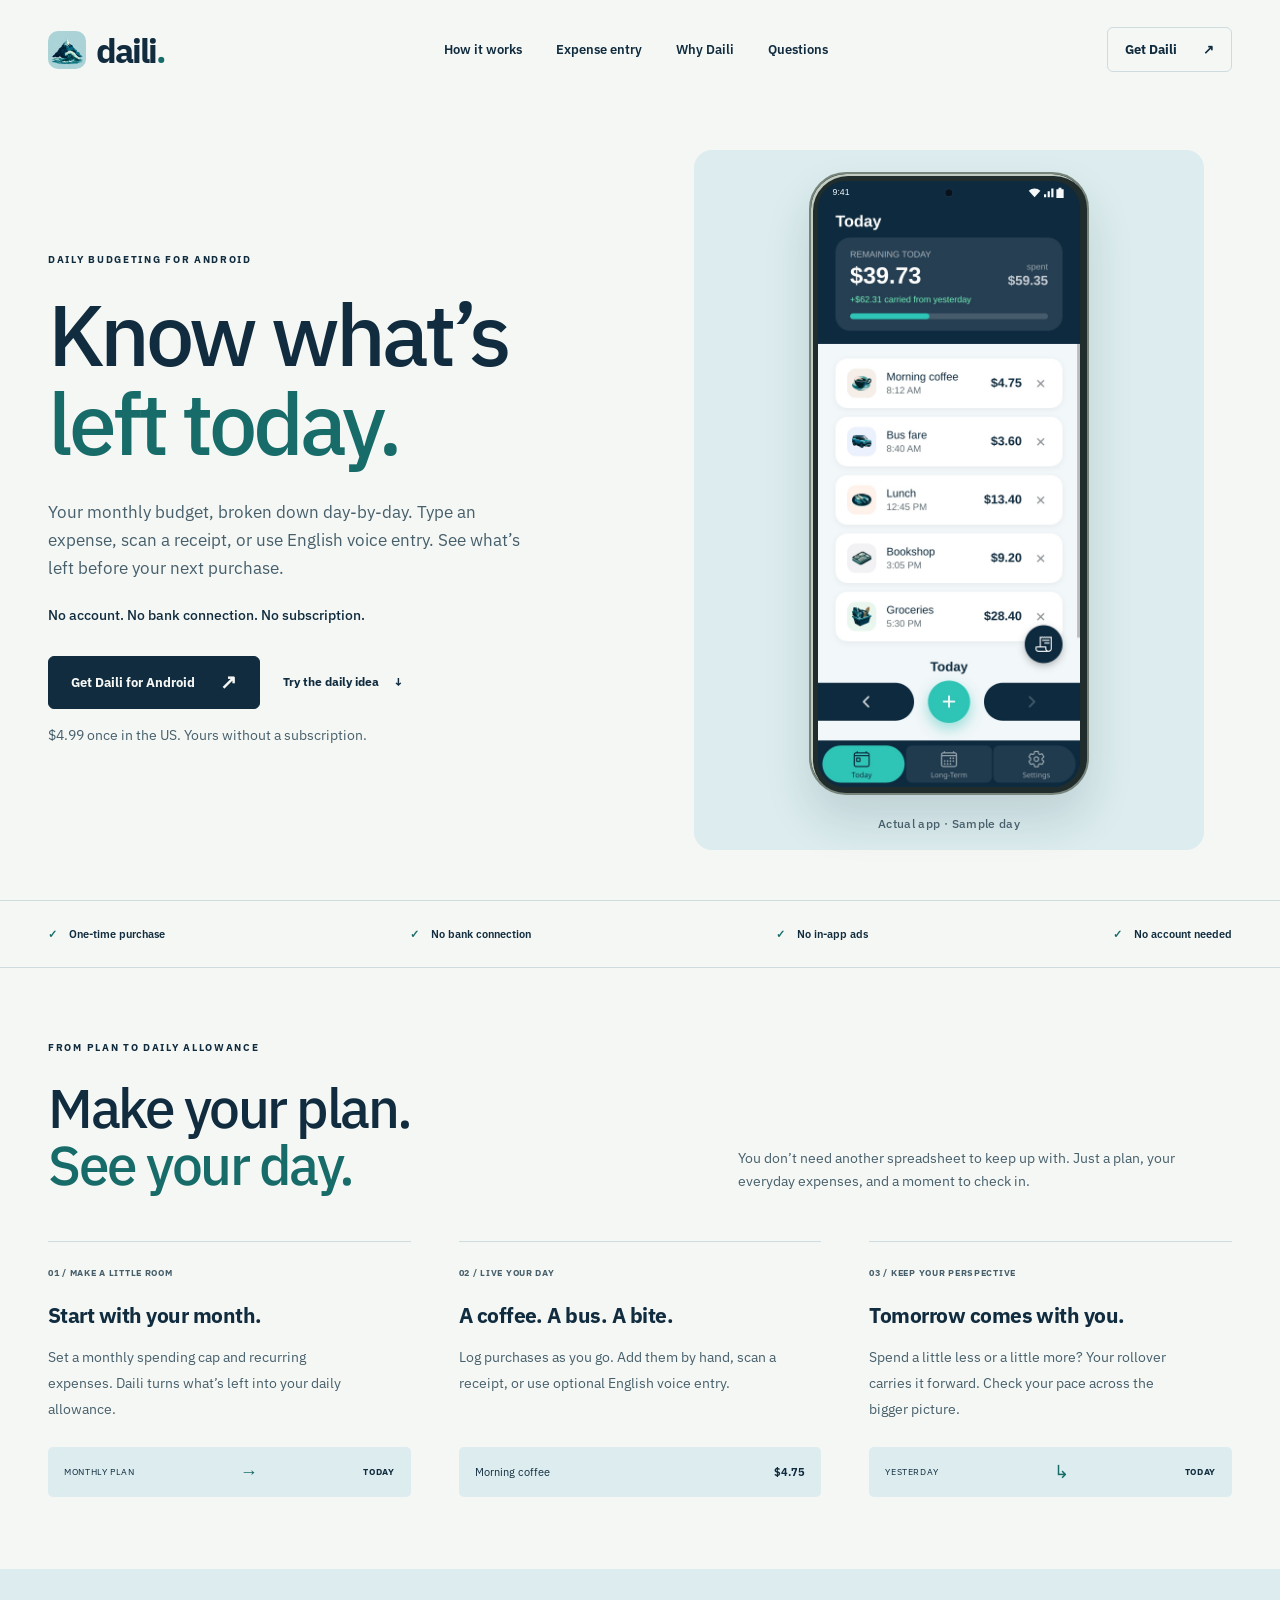
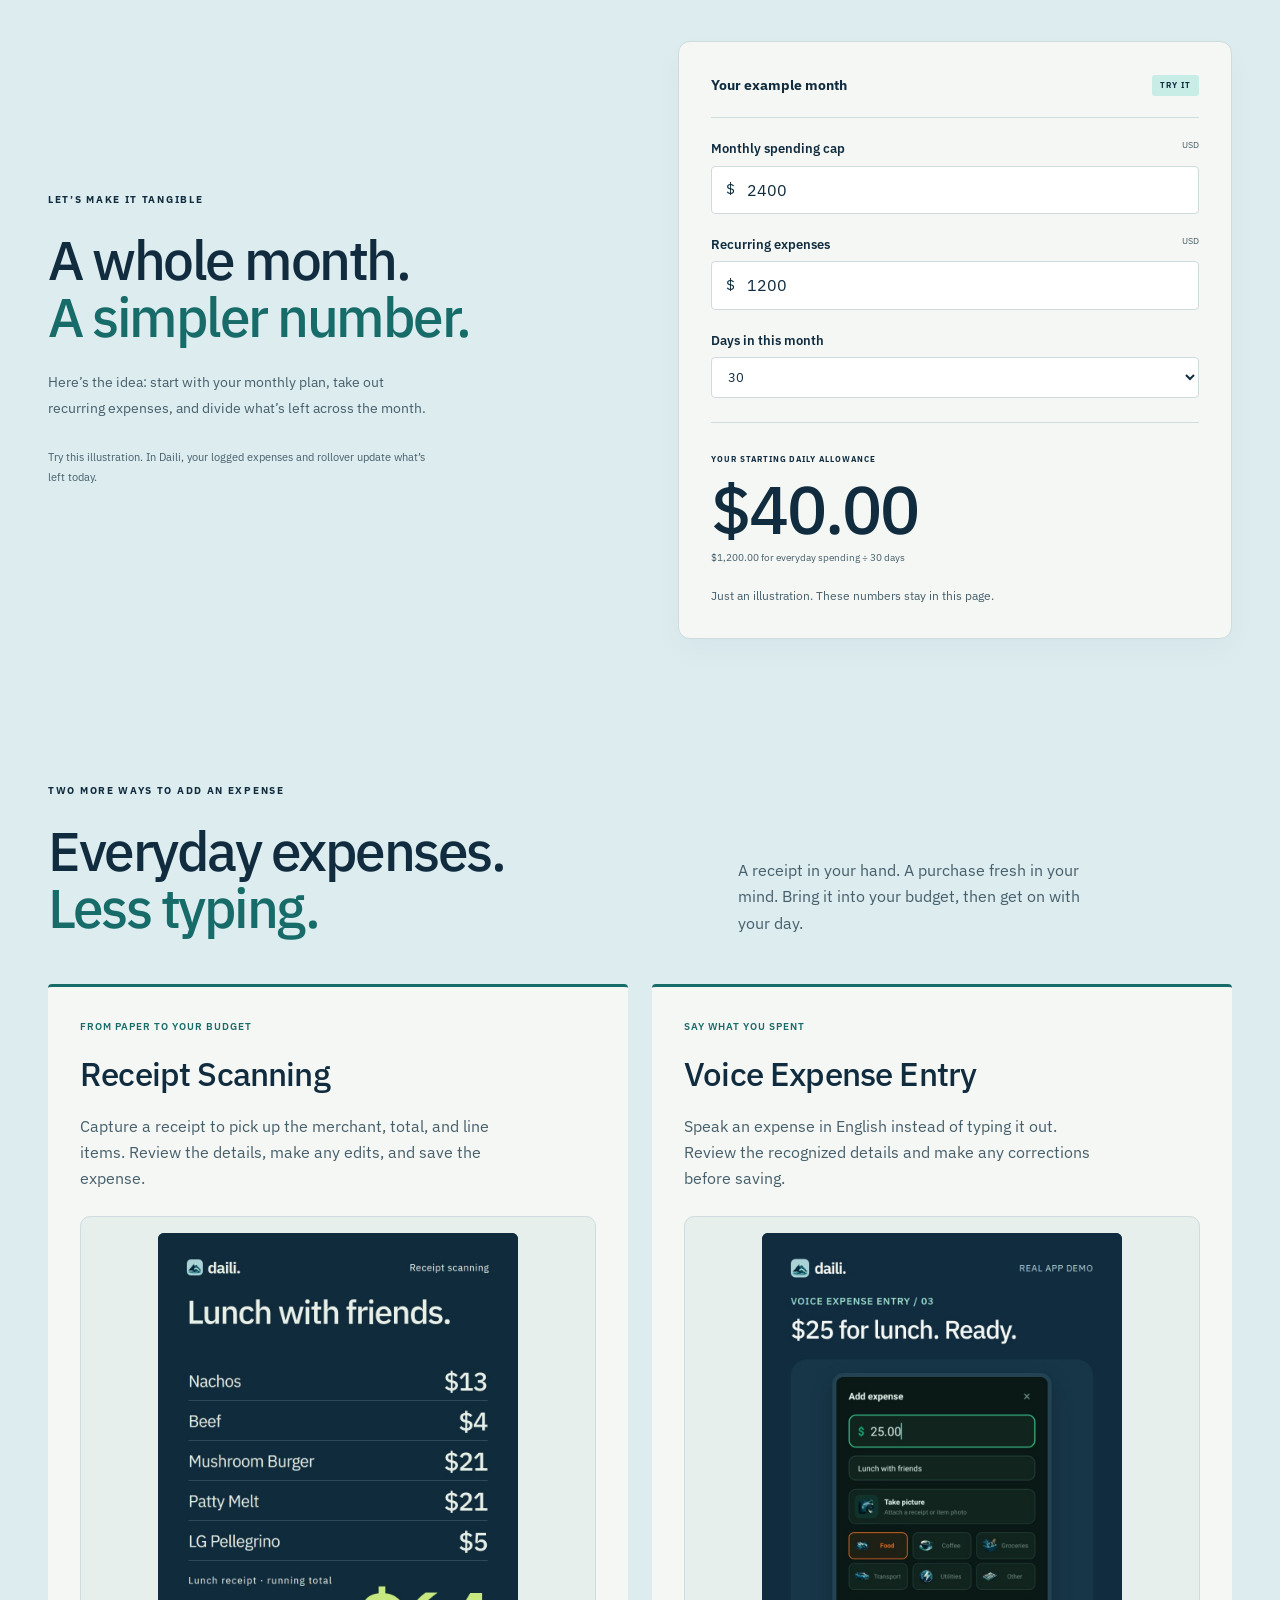
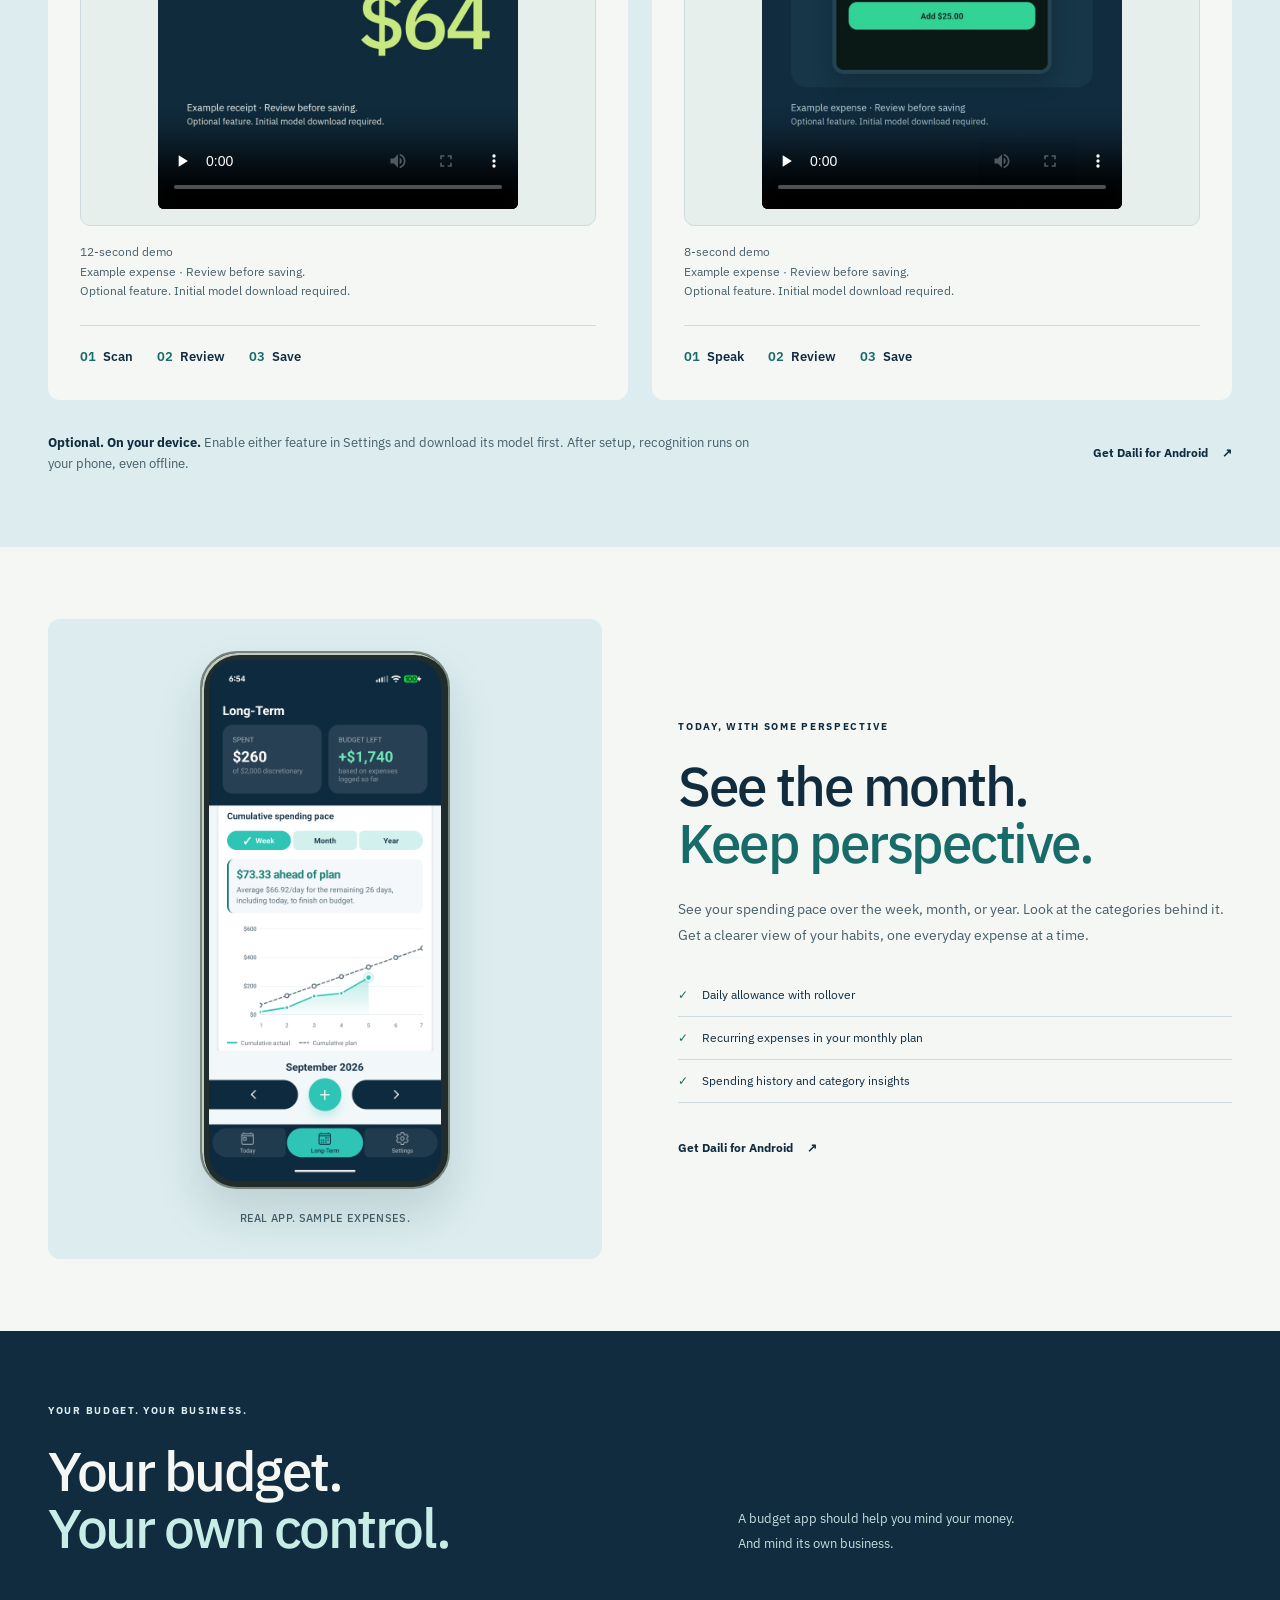
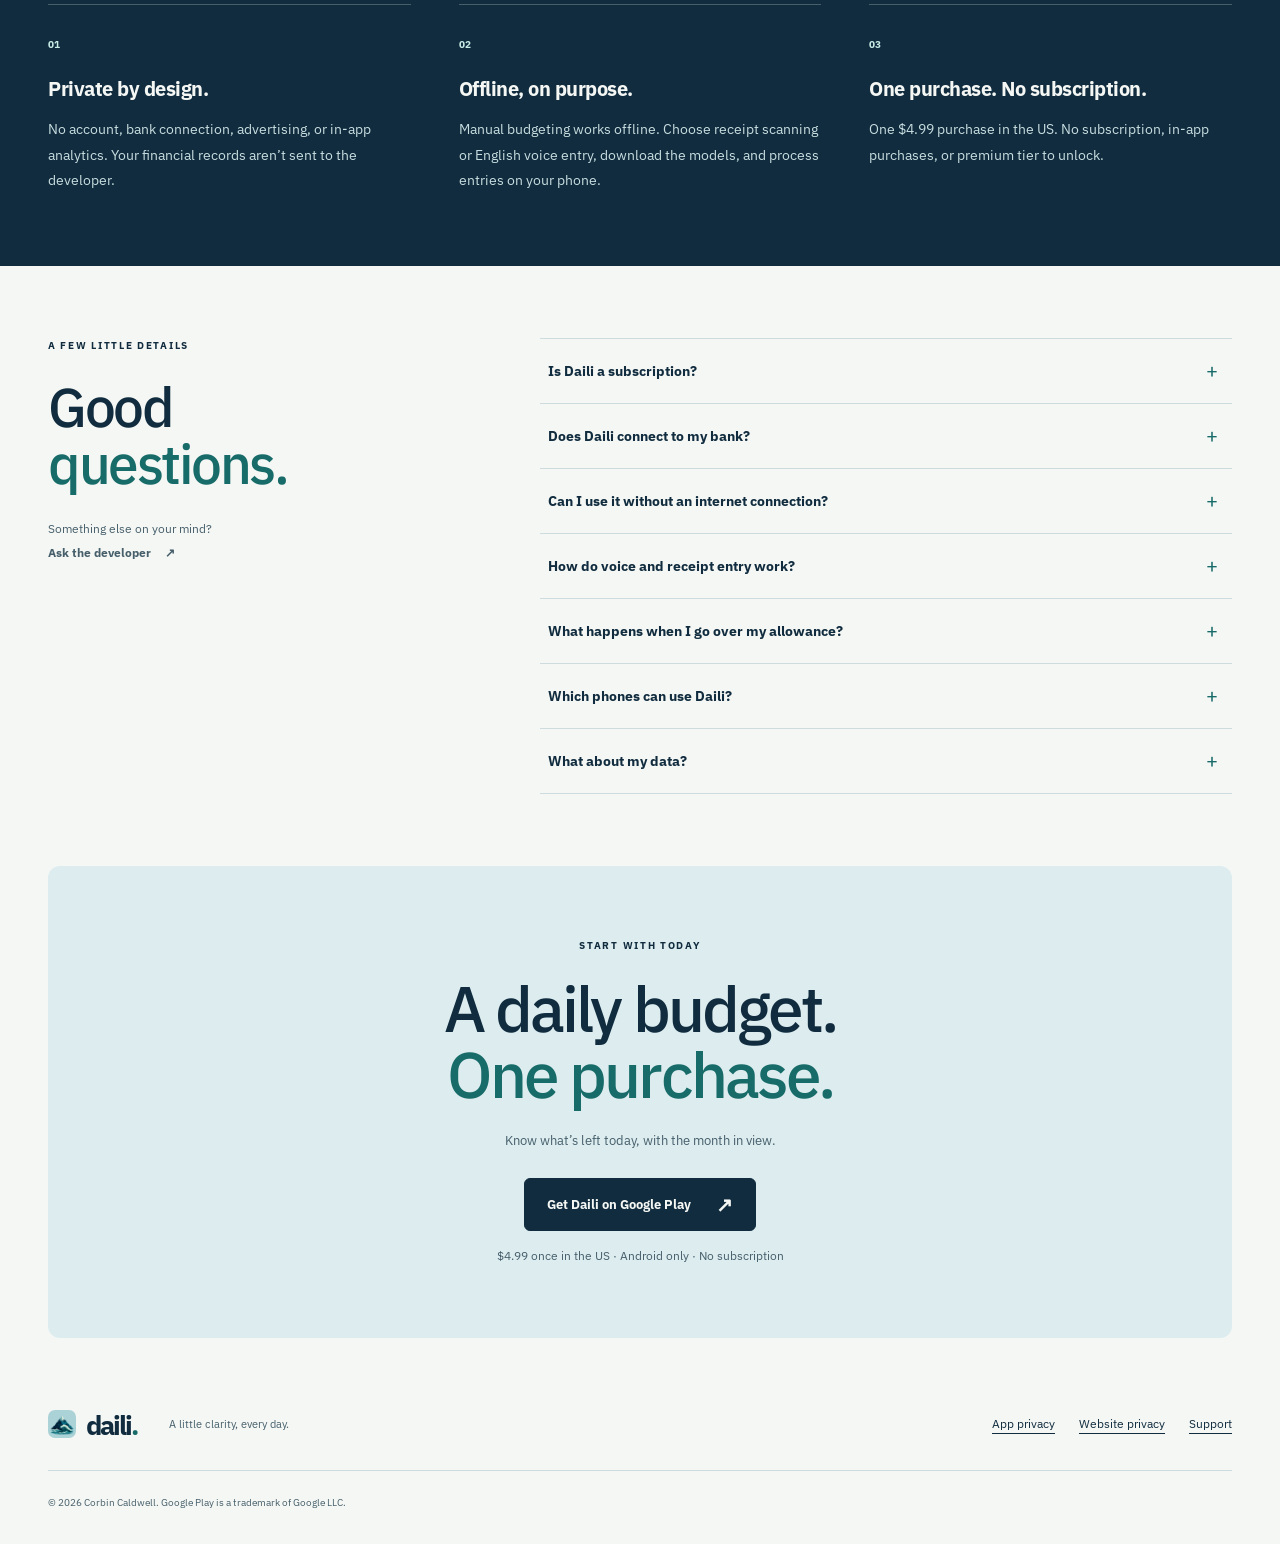
==== commit a77d1f95: "Publish approved website 1.1.5" ====
--- a/docs/app/index.html
+++ b/docs/app/index.html
@@ -1,7 +1,8 @@
 <!doctype html><html lang="en"><head><meta charset="utf-8"><meta name="viewport" content="width=device-width, initial-scale=1"><meta name="theme-color" content="#f5f7f4"><meta name="referrer" content="strict-origin-when-cross-origin"><title>Daili — Know what’s left today.</title><meta name="description" content="A clear daily allowance. Private expense tracking. Daili for Android is $4.99 once in the US, with no account, bank connection, or subscription."><meta name="robots" content="index, follow"><link rel="canonical" href="https://corbincald.github.io/daili/app/"><meta property="og:type" content="website"><meta property="og:title" content="Daili — Know what’s left today."><meta property="og:description" content="A clear daily allowance. Private expense tracking. Daili for Android is $4.99 once in the US, with no account, bank connection, or subscription."><meta property="og:url" content="https://corbincald.github.io/daili/app/"><meta property="og:image" content="https://corbincald.github.io/daili/app/assets/share.jpg"><meta property="og:image:width" content="1200"><meta property="og:image:height" content="630"><meta name="twitter:card" content="summary_large_image"><link rel="icon" href="./assets/icon.png"><link rel="stylesheet" href="./styles.css"><link rel="preload" href="./assets/fonts/ibm-plex-sans-latin.woff2" as="font" type="font/woff2" crossorigin></head><body><a class="skip-link" href="#main">Skip to content</a>
   <header class="header wrap"><a class="brand" href="./" aria-label="Daili home"><img src="./assets/icon.png" width="38" height="38" alt=""><span>daili<span class="brand-dot">.</span></span></a><nav aria-label="Main"><a href="#how-it-works">How it works</a><a href="#expense-entry">Expense entry</a><a href="#privacy">Why Daili</a><a href="#questions">Questions</a></nav><a class="nav-cta" href="#get-daili">Get Daili <span aria-hidden="true">↗</span></a></header>
   <main id="main"><section class="hero wrap" aria-labelledby="hero-title"><div class="hero-copy"><p class="eyebrow">DAILY BUDGETING FOR ANDROID</p><h1 id="hero-title">Know what’s<br><em>left today.</em></h1><p class="hero-description">Your monthly budget, broken down day-by-day. Type an expense, scan a receipt, or use English voice entry. See what’s left before your next purchase.</p><p class="hero-ownership">No account. No bank connection. No subscription.</p><div class="hero-actions"><a class="button " data-play-link data-placement="hero" href="https://play.google.com/store/apps/details?id=com.corbincald.daili&amp;utm_source=website&amp;utm_campaign=daili_relaunch_2026_today">Get Daili for Android<span aria-hidden="true">↗</span></a><a class="text-link" href="#daily-demo">Try the daily idea <span aria-hidden="true">↓</span></a></div><p class="purchase-note">$4.99 once in the US. Yours without a subscription.</p></div><div class="hero-art"><div class="phone hero-phone"><div class="phone-display"><div class="phone-status-bar" aria-hidden="true"><span>9:41</span><span class="status-camera"></span><svg class="status-icons" viewBox="0 0 52 16" fill="currentColor"><path d="M1 5a12 12 0 0 1 16 0l-8 9z"/><path d="M22 14V10h3v4zm5 0V6h3v8zm5 0V2h3v12z"/><path d="M42 1h4v2h3v12H39V3h3z"/></svg></div><img src="./assets/today.jpg" width="1080" height="2400" alt="Daili’s Today screen: $39.73 remaining, $59.35 spent, and $62.31 carried from yesterday. Sample expenses." fetchpriority="high"></div></div><span class="image-caption">Actual app · Sample day</span></div></section>
-  <div class="trust-strip"><div class="wrap"><span><i aria-hidden="true">✓</i> One-time purchase</span><span><i aria-hidden="true">✓</i> No bank connection</span><span><i aria-hidden="true">✓</i> No in-app ads</span><span><i aria-hidden="true">✓</i> No account needed</span></div></div><section class="entry-section" id="expense-entry" aria-labelledby="entry-title">
+  <div class="trust-strip"><div class="wrap"><span><i aria-hidden="true">✓</i> One-time purchase</span><span><i aria-hidden="true">✓</i> No bank connection</span><span><i aria-hidden="true">✓</i> No in-app ads</span><span><i aria-hidden="true">✓</i> No account needed</span></div></div><section class="section wrap" id="how-it-works" aria-labelledby="how-title"><div class="section-intro"><p class="eyebrow">FROM PLAN TO DAILY ALLOWANCE</p><h2 id="how-title">Make your plan.<br><em>See your day.</em></h2><p>You don’t need another spreadsheet to keep up with. Just a plan, your everyday expenses, and a moment to check in.</p></div><div class="steps"><article><span class="step-number">01 / MAKE A LITTLE ROOM</span><h3>Start with your month.</h3><p>Set a monthly spending cap and recurring expenses. Daili turns what’s left into your daily allowance.</p><div class="step-line" aria-hidden="true"><span>MONTHLY PLAN</span><span>→</span><strong>TODAY</strong></div></article><article><span class="step-number">02 / LIVE YOUR DAY</span><h3>A coffee. A bus. A bite.</h3><p>Log purchases as you go. Add them by hand, scan a receipt, or use optional English voice entry.</p><div class="expense-mini" aria-hidden="true"><span>Morning coffee</span><strong>$4.75</strong></div></article><article><span class="step-number">03 / KEEP YOUR PERSPECTIVE</span><h3>Tomorrow comes with you.</h3><p>Spend a little less or a little more? Your rollover carries it forward. Check your pace across the bigger picture.</p><div class="step-line" aria-hidden="true"><span>YESTERDAY</span><span>↳</span><strong>TODAY</strong></div></article></div></section>
+  <section class="demo-section" id="daily-demo" aria-labelledby="demo-title"><div class="wrap demo-layout"><div><p class="eyebrow">LET’S MAKE IT TANGIBLE</p><h2 id="demo-title">A whole month.<br><em>A simpler number.</em></h2><p>Here’s the idea: start with your monthly plan, take out recurring expenses, and divide what’s left across the month.</p><p class="demo-note">Try this illustration. In Daili, your logged expenses and rollover update what’s left today.</p></div><div class="calculator"><form id="allowance-form"><div class="calculator-heading"><span>Your example month</span><span class="demo-tag">TRY IT</span></div><label for="monthly">Monthly spending cap <span>USD</span></label><div class="input-money"><span aria-hidden="true">$</span><input id="monthly" name="monthly" type="number" min="0" max="1000000" step="0.01" inputmode="decimal" value="2400" required></div><label for="recurring">Recurring expenses <span>USD</span></label><div class="input-money"><span aria-hidden="true">$</span><input id="recurring" name="recurring" type="number" min="0" max="1000000" step="0.01" inputmode="decimal" value="1200" required></div><label for="days">Days in this month</label><select id="days" name="days"><option>28</option><option>29</option><option selected>30</option><option>31</option></select><div class="allowance-result" aria-live="polite" aria-atomic="true"><span>YOUR STARTING DAILY ALLOWANCE</span><output id="daily-allowance" for="monthly recurring days">$40.00</output><p id="calculation-detail">$1,200.00 for everyday spending ÷ 30 days</p></div><p id="calculation-error" class="form-error" role="status" hidden></p><noscript><p>This interactive example needs JavaScript. The illustration above uses ($2,400 − $1,200) ÷ 30 = $40 a day.</p></noscript></form><p class="local-note">Just an illustration. These numbers stay in this page.</p></div></div></section><section class="entry-section" id="expense-entry" aria-labelledby="entry-title">
     <div class="wrap">
       <div class="entry-heading">
         <div><p class="eyebrow">TWO MORE WAYS TO ADD AN EXPENSE</p><h2 id="entry-title">Everyday expenses.<br><em>Less typing.</em></h2></div>
@@ -12,20 +13,18 @@
           <p class="entry-method">FROM PAPER TO YOUR BUDGET</p>
           <h3 id="receipt-entry-title">Receipt Scanning</h3>
           <p>Capture a receipt to pick up the merchant, total, and line items. Review the details, make any edits, and save the expense.</p>
-          <figure class="feature-video"><div class="feature-video-stage"><video data-feature-demo="receipt" controls playsinline preload="none" width="900" height="1440" aria-label="Receipt Scanning demo with music" poster="./assets/demos/receipt-poster.jpg"><source src="./assets/demos/receipt.mp4" type="video/mp4"><track kind="captions" src="./assets/demos/receipt.vtt" srclang="en" label="English"><p>Your browser does not support video. <a href="./assets/demos/receipt.mp4">Open the Receipt Scanning demo</a>.</p></video></div><figcaption>12-second demo · Music: Side Street<br>Example expense · Review before saving.<br>Optional feature. Initial model download required.</figcaption><a class="text-link" href="./assets/demos/receipt.mp4" download>Download Receipt Scanning demo <span aria-hidden="true">↓</span></a></figure>
+          <figure class="feature-video"><div class="feature-video-stage"><video data-feature-demo="receipt" controls playsinline preload="none" width="900" height="1440" aria-label="Receipt Scanning demo with music" poster="./assets/demos/receipt-poster.jpg"><source src="./assets/demos/receipt.mp4" type="video/mp4"><track kind="captions" src="./assets/demos/receipt.vtt" srclang="en" label="English"><p>Your browser does not support video. <a href="./assets/demos/receipt.mp4">Open the Receipt Scanning demo</a>.</p></video></div><figcaption>12-second demo<br>Example expense · Review before saving.<br>Optional feature. Initial model download required.</figcaption></figure>
           <ol class="entry-flow" aria-label="Receipt scanning steps"><li>Scan</li><li>Review</li><li>Save</li></ol>
         </article>
         <article class="entry-card" aria-labelledby="voice-entry-title">
           <p class="entry-method">SAY WHAT YOU SPENT</p>
           <h3 id="voice-entry-title">Voice Expense Entry</h3>
           <p>Speak an expense in English instead of typing it out. Review the recognized details and make any corrections before saving.</p>
-          <figure class="feature-video"><div class="feature-video-stage"><video data-feature-demo="voice" controls playsinline preload="none" width="900" height="1440" aria-label="Voice Expense Entry demo with music" poster="./assets/demos/voice-poster.jpg"><source src="./assets/demos/voice.mp4" type="video/mp4"><track kind="captions" src="./assets/demos/voice.vtt" srclang="en" label="English"><p>Your browser does not support video. <a href="./assets/demos/voice.mp4">Open the Voice Expense Entry demo</a>.</p></video></div><figcaption>8-second demo · Music: Steady Day<br>Example expense · Review before saving.<br>Optional feature. Initial model download required.</figcaption><a class="text-link" href="./assets/demos/voice.mp4" download>Download Voice Expense Entry demo <span aria-hidden="true">↓</span></a></figure>
+          <figure class="feature-video"><div class="feature-video-stage"><video data-feature-demo="voice" controls playsinline preload="none" width="900" height="1440" aria-label="Voice Expense Entry demo with music" poster="./assets/demos/voice-poster.jpg"><source src="./assets/demos/voice.mp4" type="video/mp4"><track kind="captions" src="./assets/demos/voice.vtt" srclang="en" label="English"><p>Your browser does not support video. <a href="./assets/demos/voice.mp4">Open the Voice Expense Entry demo</a>.</p></video></div><figcaption>8-second demo<br>Example expense · Review before saving.<br>Optional feature. Initial model download required.</figcaption></figure>
           <ol class="entry-flow" aria-label="Voice entry steps"><li>Speak</li><li>Review</li><li>Save</li></ol>
         </article>
       </div>
       <div class="entry-setup"><p><strong>Optional. On your device.</strong> Enable either feature in Settings and download its model first. After setup, recognition runs on your phone, even offline.</p><a class="text-link" href="#get-daili">Get Daili for Android <span aria-hidden="true">↗</span></a></div>
     </div>
-  </section><section class="section wrap" id="how-it-works" aria-labelledby="how-title"><div class="section-intro"><p class="eyebrow">FROM PLAN TO DAILY ALLOWANCE</p><h2 id="how-title">Make your plan.<br><em>See your day.</em></h2><p>You don’t need another spreadsheet to keep up with. Just a plan, your everyday expenses, and a moment to check in.</p></div><div class="steps"><article><span class="step-number">01 / MAKE A LITTLE ROOM</span><h3>Start with your month.</h3><p>Set a monthly spending cap and recurring expenses. Daili turns what’s left into your daily allowance.</p><div class="step-line" aria-hidden="true"><span>MONTHLY PLAN</span><span>→</span><strong>TODAY</strong></div></article><article><span class="step-number">02 / LIVE YOUR DAY</span><h3>A coffee. A bus. A bite.</h3><p>Log purchases as you go. Add them by hand, scan a receipt, or use optional English voice entry.</p><div class="expense-mini" aria-hidden="true"><span>Morning coffee</span><strong>$4.75</strong></div></article><article><span class="step-number">03 / KEEP YOUR PERSPECTIVE</span><h3>Tomorrow comes with you.</h3><p>Spend a little less or a little more? Your rollover carries it forward. Check your pace across the bigger picture.</p><div class="step-line" aria-hidden="true"><span>YESTERDAY</span><span>↳</span><strong>TODAY</strong></div></article></div></section>
-  <section class="demo-section" id="daily-demo" aria-labelledby="demo-title"><div class="wrap demo-layout"><div><p class="eyebrow">LET’S MAKE IT TANGIBLE</p><h2 id="demo-title">A whole month.<br><em>A simpler number.</em></h2><p>Here’s the idea: start with your monthly plan, take out recurring expenses, and divide what’s left across the month.</p><p class="demo-note">Try this illustration. In Daili, your logged expenses and rollover update what’s left today.</p></div><div class="calculator"><form id="allowance-form"><div class="calculator-heading"><span>Your example month</span><span class="demo-tag">TRY IT</span></div><label for="monthly">Monthly spending cap <span>USD</span></label><div class="input-money"><span aria-hidden="true">$</span><input id="monthly" name="monthly" type="number" min="0" max="1000000" step="0.01" inputmode="decimal" value="2400" required></div><label for="recurring">Recurring expenses <span>USD</span></label><div class="input-money"><span aria-hidden="true">$</span><input id="recurring" name="recurring" type="number" min="0" max="1000000" step="0.01" inputmode="decimal" value="1200" required></div><label for="days">Days in this month</label><select id="days" name="days"><option>28</option><option>29</option><option selected>30</option><option>31</option></select><div class="allowance-result" aria-live="polite" aria-atomic="true"><span>YOUR STARTING DAILY ALLOWANCE</span><output id="daily-allowance" for="monthly recurring days">$40.00</output><p id="calculation-detail">$1,200.00 for everyday spending ÷ 30 days</p></div><p id="calculation-error" class="form-error" role="status" hidden></p><noscript><p>This interactive example needs JavaScript. The illustration above uses ($2,400 − $1,200) ÷ 30 = $40 a day.</p></noscript></form><p class="local-note">Just an illustration. These numbers stay in this page.</p></div></div></section>
-  <section class="section wrap feature-pair" aria-labelledby="pace-title"><div class="pace-art"><div class="phone "><div class="phone-display"><img src="./assets/pace.png" width="1080" height="2424" alt="Daili’s Long-Term Week view in Deep Tide, captured on a Pixel 10 with example expenses: $260 spent, $1,740 budget left and $73.33 ahead of plan. The teal spending line sits below the dashed plan." loading="lazy"></div></div><span class="image-caption">REAL APP. SAMPLE EXPENSES.</span></div><div class="feature-copy"><p class="eyebrow">TODAY, WITH SOME PERSPECTIVE</p><h2 id="pace-title">See the month.<br><em>Keep perspective.</em></h2><p>See your spending pace over the week, month, or year. Look at the categories behind it. Get a clearer view of your habits, one everyday expense at a time.</p><ul class="check-list"><li>Daily allowance with rollover</li><li>Recurring expenses in your monthly plan</li><li>Spending history and category insights</li></ul><a class="text-link" href="#get-daili">Get Daili for Android <span aria-hidden="true">↗</span></a></div></section>
+  </section><section class="section wrap feature-pair" aria-labelledby="pace-title"><div class="pace-art"><div class="phone "><div class="phone-display"><img src="./assets/pace.png" width="1080" height="2424" alt="Daili’s Long-Term Week view in Deep Tide, captured on a Pixel 10 with example expenses: $260 spent, $1,740 budget left and $73.33 ahead of plan. The teal spending line sits below the dashed plan." loading="lazy"></div></div><span class="image-caption">REAL APP. SAMPLE EXPENSES.</span></div><div class="feature-copy"><p class="eyebrow">TODAY, WITH SOME PERSPECTIVE</p><h2 id="pace-title">See the month.<br><em>Keep perspective.</em></h2><p>See your spending pace over the week, month, or year. Look at the categories behind it. Get a clearer view of your habits, one everyday expense at a time.</p><ul class="check-list"><li>Daily allowance with rollover</li><li>Recurring expenses in your monthly plan</li><li>Spending history and category insights</li></ul><a class="text-link" href="#get-daili">Get Daili for Android <span aria-hidden="true">↗</span></a></div></section>
   <section class="privacy-section" id="privacy" aria-labelledby="privacy-title"><div class="wrap"><p class="eyebrow">YOUR BUDGET. YOUR BUSINESS.</p><div class="privacy-heading"><h2 id="privacy-title">Your budget.<br><em>Your own control.</em></h2><p>A budget app should help you mind your money.<br>And mind its own business.</p></div><div class="privacy-grid"><article><span class="privacy-symbol" aria-hidden="true">01</span><h3>Private by design.</h3><p>No account, bank connection, advertising, or in-app analytics. Your financial records aren’t sent to the developer.</p></article><article><span class="privacy-symbol" aria-hidden="true">02</span><h3>Offline, on purpose.</h3><p>Manual budgeting works offline. Choose receipt scanning or English voice entry, download the models, and process entries on your phone.</p></article><article><span class="privacy-symbol" aria-hidden="true">03</span><h3>One purchase. No subscription.</h3><p>One $4.99 purchase in the US. No subscription, in-app purchases, or premium tier to unlock.</p></article></div></div></section><section class="section wrap faq-section" id="questions" aria-labelledby="faq-title"><div><p class="eyebrow">A FEW LITTLE DETAILS</p><h2 id="faq-title">Good<br><em>questions.</em></h2><p>Something else on your mind?<br><a class="text-link" href="mailto:corbin.caldwell@gmail.com">Ask the developer <span aria-hidden="true">↗</span></a></p></div><div class="questions"><details><summary>Is Daili a subscription?<span aria-hidden="true">+</span></summary><div class="answer"><p>No. Daili is a one-time purchase: $4.99 in the US at our last price check. Google Play shows the current price, currency, and any applicable taxes for your region. There are no in-app purchases.</p></div></details><details><summary>Does Daili connect to my bank?<span aria-hidden="true">+</span></summary><div class="answer"><p>No bank connection or Daili account is needed. You choose a monthly plan and add your expenses. Daili gives you a daily allowance based on the information you enter.</p></div></details><details><summary>Can I use it without an internet connection?<span aria-hidden="true">+</span></summary><div class="answer"><p>Yes. Manual budgeting works offline. Optional receipt scanning and voice entry need an initial model download. The models then process your entries on your device. Reinstalling or re-enabling a feature can require another download.</p></div></details><details><summary>How do voice and receipt entry work?<span aria-hidden="true">+</span></summary><div class="answer"><p>Enable the feature you want in Settings and download its model. Voice entry supports English. Scan a receipt or speak an expense, then review the result before saving. Recognition can make mistakes; check amounts and details.</p></div></details><details><summary>What happens when I go over my allowance?<span aria-hidden="true">+</span></summary><div class="answer"><p>Daili carries underspending or overspending forward as rollover. Your next day’s available amount reflects it, so your monthly plan stays in view. The allowance reflects what you enter; it is not a guarantee of what you can afford.</p></div></details><details><summary>Which phones can use Daili?<span aria-hidden="true">+</span></summary><div class="answer"><p>Daili is available for Android 8.0 and later. Google Play checks compatibility with your specific device. Optional AI features require additional storage and their speed varies by device. Daili is not available for iPhone.</p></div></details><details><summary>What about my data?<span aria-hidden="true">+</span></summary><div class="answer"><p>The developer does not receive your budget records, photos, or microphone audio. Review the <a href="https://corbincald.github.io/daili/">app privacy policy</a> for local storage, model downloads, deletion, and the data behavior of your installed version.</p></div></details></div></section><section class="closing-section wrap" id="get-daili" aria-labelledby="closing-title"><p class="eyebrow">START WITH TODAY</p><h2 id="closing-title">A daily budget.<br><em>One purchase.</em></h2><p>Know what’s left today, with the month in view.</p><a class="button " data-play-link data-placement="closing" href="https://play.google.com/store/apps/details?id=com.corbincald.daili&amp;utm_source=website&amp;utm_campaign=daili_relaunch_2026_today">Get Daili on Google Play<span aria-hidden="true">↗</span></a><p class="purchase-note">$4.99 once in the US · Android only · No subscription</p></section></main><footer class="footer wrap"><a class="brand" href="./" aria-label="Daili home"><img src="./assets/icon.png" width="38" height="38" alt=""><span>daili<span class="brand-dot">.</span></span></a><p>A little clarity, every day.</p><nav aria-label="Footer"><a href="https://corbincald.github.io/daili/">App privacy</a><a href="./website-privacy.html">Website privacy</a><a href="mailto:corbin.caldwell@gmail.com">Support</a></nav><small>© 2026 Corbin Caldwell. Google Play is a trademark of Google LLC.</small></footer><script type="application/ld+json">{"@context":"https://schema.org","@type":"SoftwareApplication","name":"Daili: Daily Budget Tracker","operatingSystem":"Android 8.0+","applicationCategory":"FinanceApplication","url":"https://corbincald.github.io/daili/app/","downloadUrl":"https://play.google.com/store/apps/details?id=com.corbincald.daili","description":"A private daily budget and expense tracker for Android. One-time purchase, no subscription.","offers":{"@type":"Offer","price":"4.99","priceCurrency":"USD","url":"https://play.google.com/store/apps/details?id=com.corbincald.daili","eligibleRegion":{"@type":"Country","name":"United States"}}}</script><script type="module" src="./app.mjs"></script></body></html>
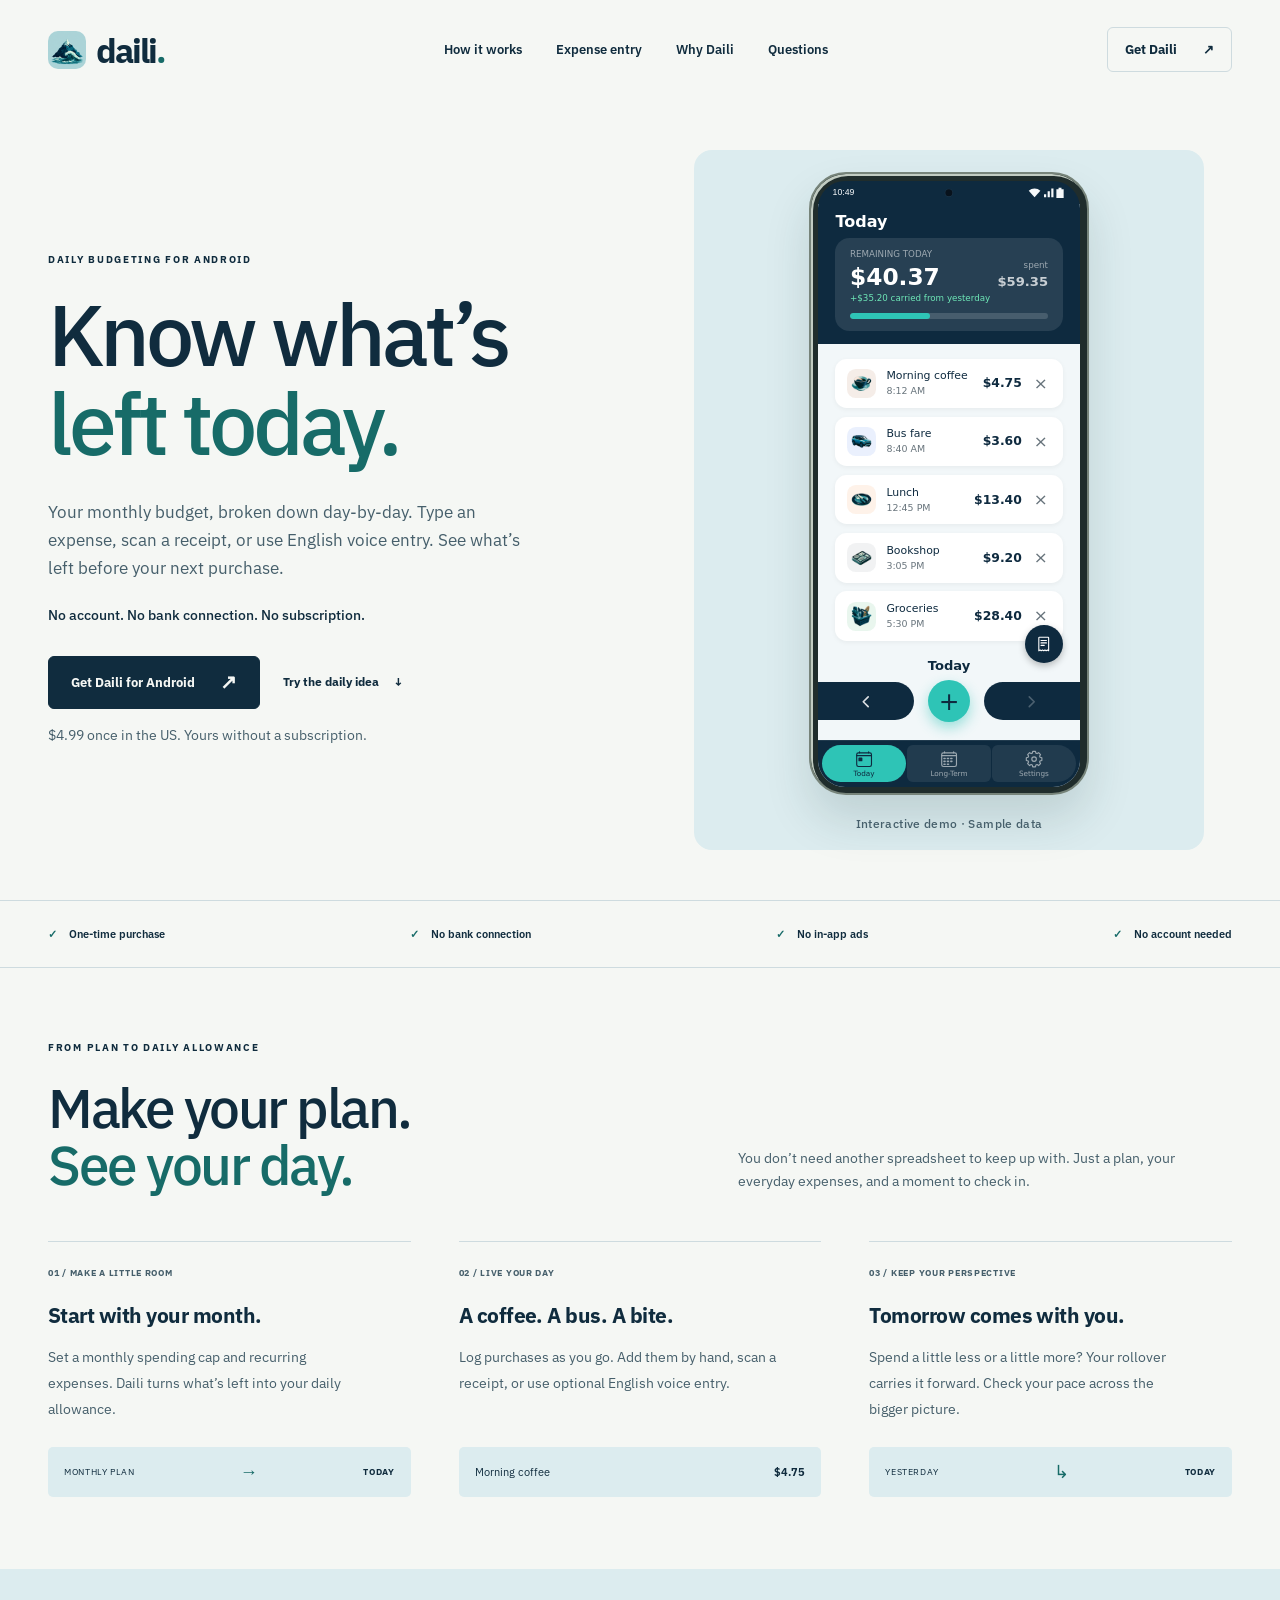
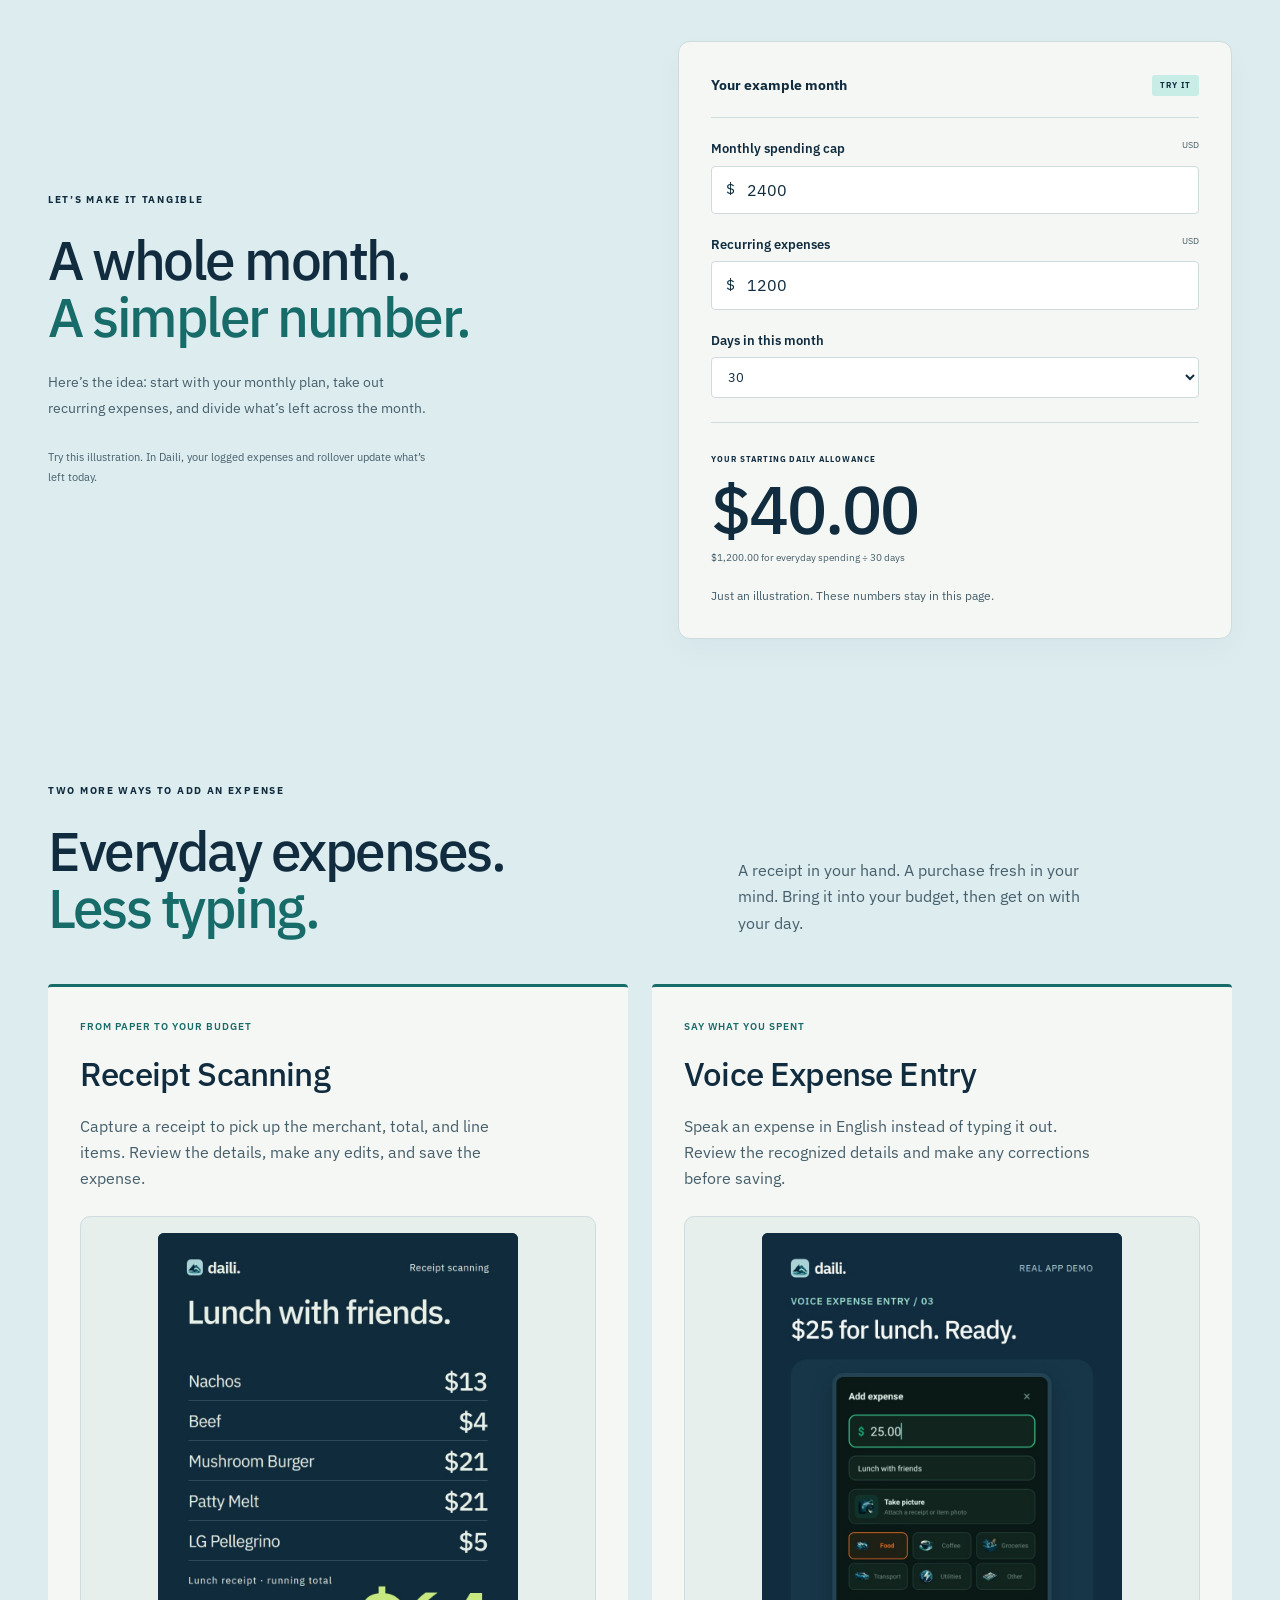
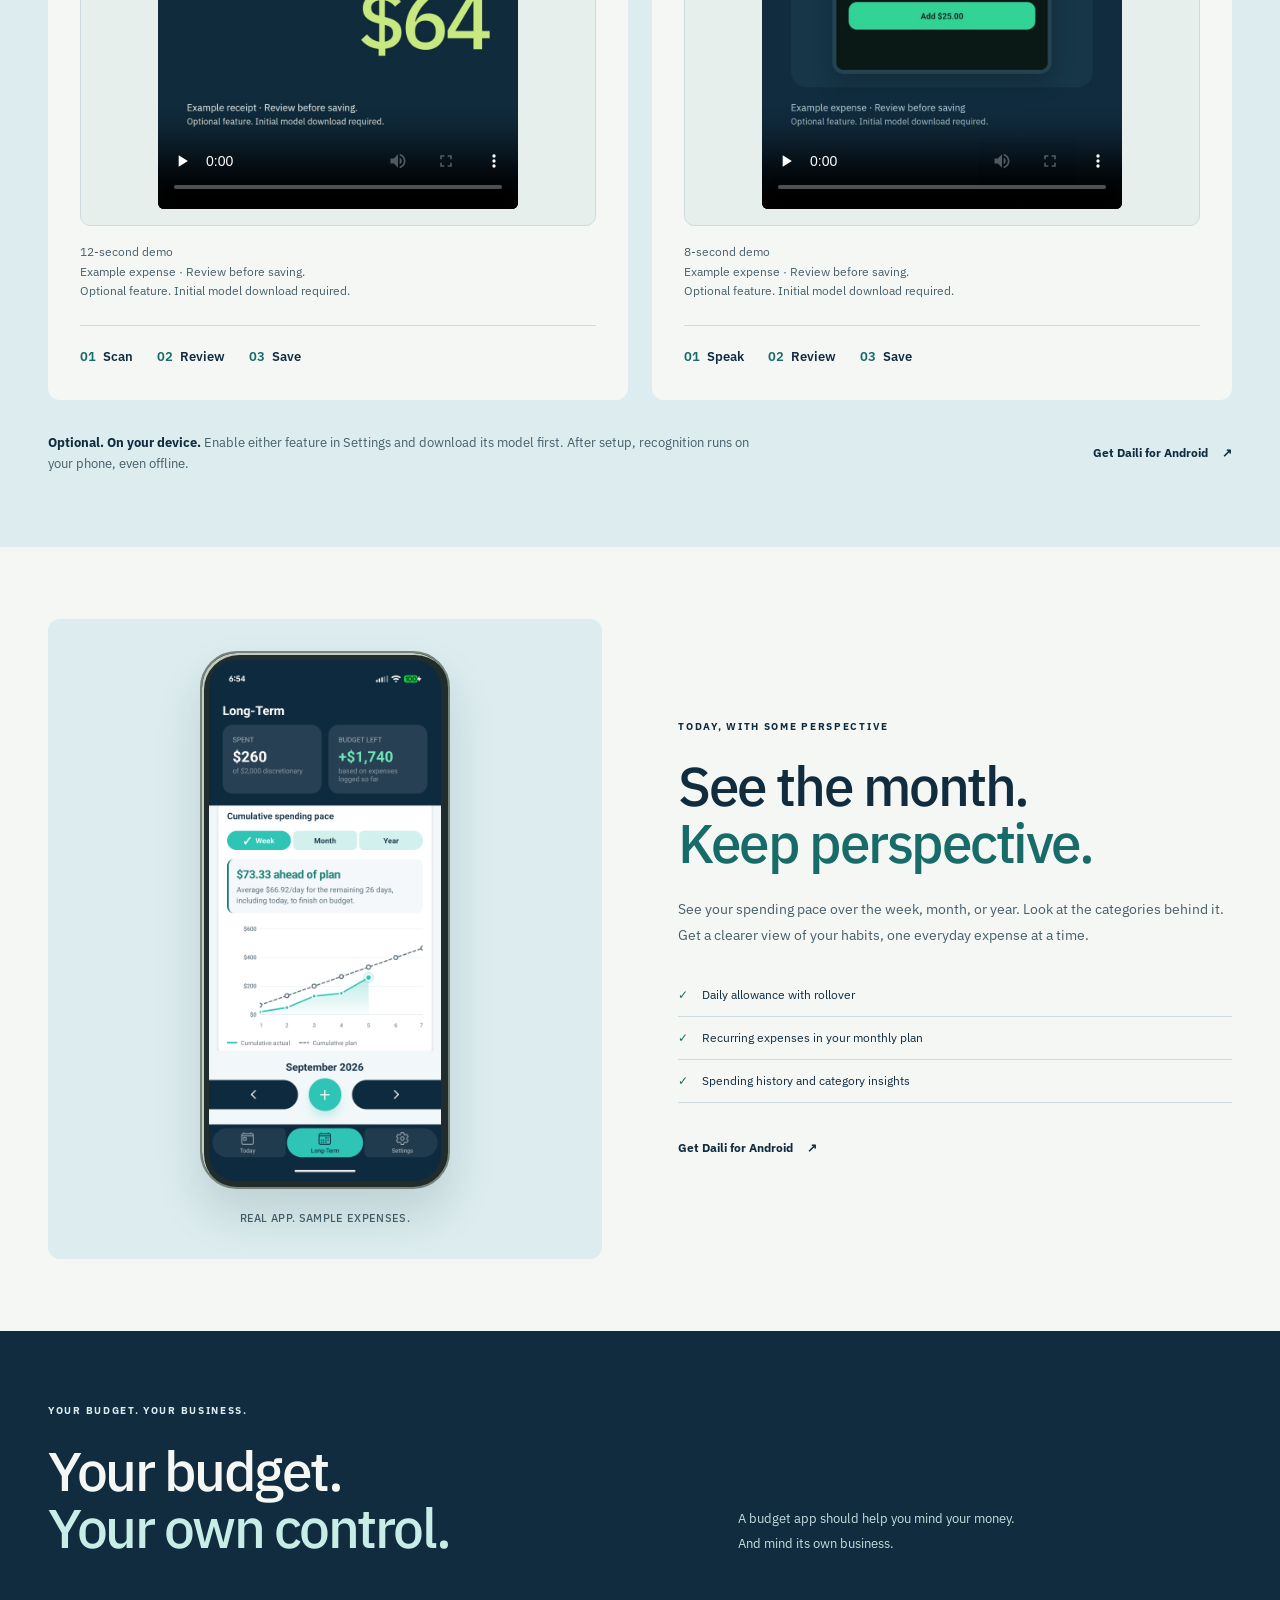
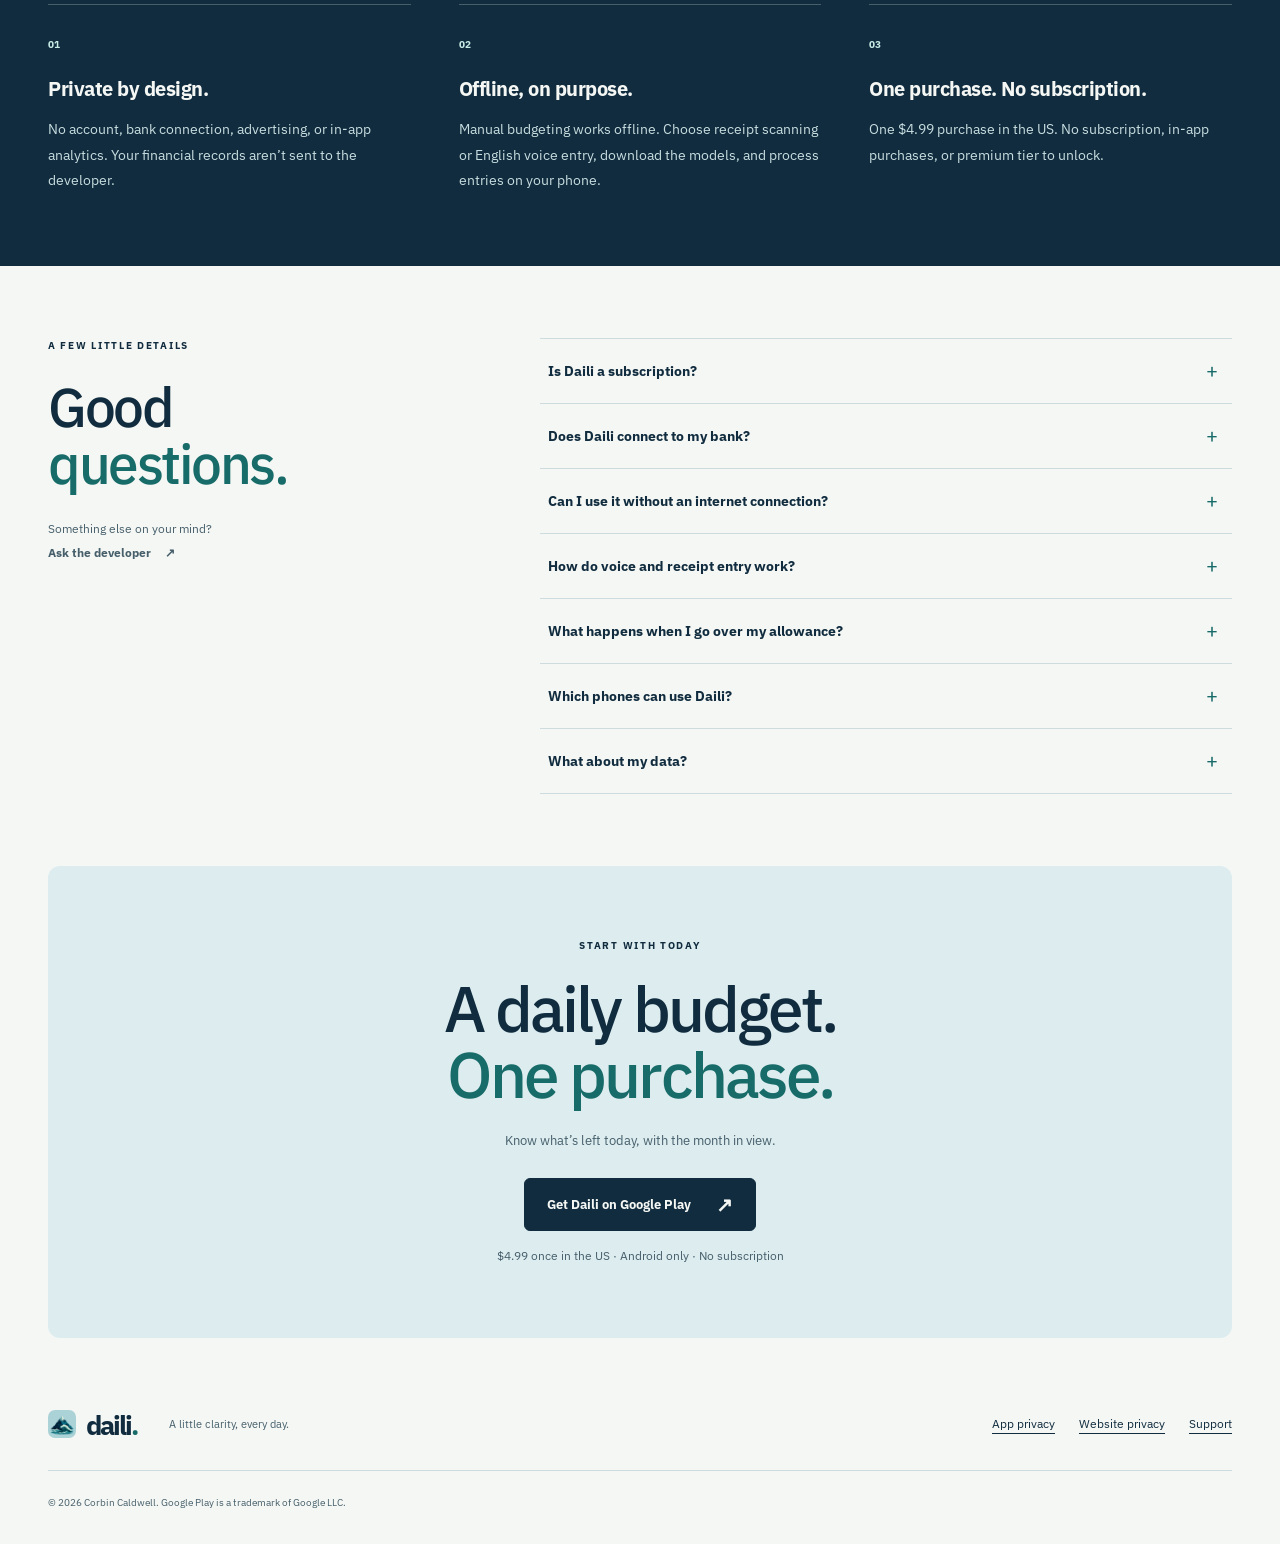
==== commit 9de7a5b1: "Publish website 1.2.0 from daili-app 85c5e2a Built and checked by the daili-app Website and campaign" ====
--- a/docs/app/index.html
+++ b/docs/app/index.html
@@ -1,6 +1,6 @@
-<!doctype html><html lang="en"><head><meta charset="utf-8"><meta name="viewport" content="width=device-width, initial-scale=1"><meta name="theme-color" content="#f5f7f4"><meta name="referrer" content="strict-origin-when-cross-origin"><title>Daili — Know what’s left today.</title><meta name="description" content="A clear daily allowance. Private expense tracking. Daili for Android is $4.99 once in the US, with no account, bank connection, or subscription."><meta name="robots" content="index, follow"><link rel="canonical" href="https://corbincald.github.io/daili/app/"><meta property="og:type" content="website"><meta property="og:title" content="Daili — Know what’s left today."><meta property="og:description" content="A clear daily allowance. Private expense tracking. Daili for Android is $4.99 once in the US, with no account, bank connection, or subscription."><meta property="og:url" content="https://corbincald.github.io/daili/app/"><meta property="og:image" content="https://corbincald.github.io/daili/app/assets/share.jpg"><meta property="og:image:width" content="1200"><meta property="og:image:height" content="630"><meta name="twitter:card" content="summary_large_image"><link rel="icon" href="./assets/icon.png"><link rel="stylesheet" href="./styles.css"><link rel="preload" href="./assets/fonts/ibm-plex-sans-latin.woff2" as="font" type="font/woff2" crossorigin></head><body><a class="skip-link" href="#main">Skip to content</a>
+<!doctype html><html lang="en"><head><meta charset="utf-8"><meta name="viewport" content="width=device-width, initial-scale=1"><meta name="theme-color" content="#f5f7f4"><meta name="referrer" content="strict-origin-when-cross-origin"><title>Daili — Know what’s left today.</title><meta name="description" content="A clear daily allowance. Private expense tracking. Daili for Android is $4.99 once in the US, with no account, bank connection, or subscription."><meta name="robots" content="index, follow"><link rel="canonical" href="https://corbincald.github.io/daili/app/"><meta property="og:type" content="website"><meta property="og:title" content="Daili — Know what’s left today."><meta property="og:description" content="A clear daily allowance. Private expense tracking. Daili for Android is $4.99 once in the US, with no account, bank connection, or subscription."><meta property="og:url" content="https://corbincald.github.io/daili/app/"><meta property="og:image" content="https://corbincald.github.io/daili/app/assets/share.jpg"><meta property="og:image:width" content="1200"><meta property="og:image:height" content="630"><meta name="twitter:card" content="summary_large_image"><link rel="icon" href="./assets/icon.png"><link rel="stylesheet" href="./styles.css"><link rel="stylesheet" href="./sim.css"><link rel="preload" href="./assets/fonts/ibm-plex-sans-latin.woff2" as="font" type="font/woff2" crossorigin></head><body><a class="skip-link" href="#main">Skip to content</a>
   <header class="header wrap"><a class="brand" href="./" aria-label="Daili home"><img src="./assets/icon.png" width="38" height="38" alt=""><span>daili<span class="brand-dot">.</span></span></a><nav aria-label="Main"><a href="#how-it-works">How it works</a><a href="#expense-entry">Expense entry</a><a href="#privacy">Why Daili</a><a href="#questions">Questions</a></nav><a class="nav-cta" href="#get-daili">Get Daili <span aria-hidden="true">↗</span></a></header>
-  <main id="main"><section class="hero wrap" aria-labelledby="hero-title"><div class="hero-copy"><p class="eyebrow">DAILY BUDGETING FOR ANDROID</p><h1 id="hero-title">Know what’s<br><em>left today.</em></h1><p class="hero-description">Your monthly budget, broken down day-by-day. Type an expense, scan a receipt, or use English voice entry. See what’s left before your next purchase.</p><p class="hero-ownership">No account. No bank connection. No subscription.</p><div class="hero-actions"><a class="button " data-play-link data-placement="hero" href="https://play.google.com/store/apps/details?id=com.corbincald.daili&amp;utm_source=website&amp;utm_campaign=daili_relaunch_2026_today">Get Daili for Android<span aria-hidden="true">↗</span></a><a class="text-link" href="#daily-demo">Try the daily idea <span aria-hidden="true">↓</span></a></div><p class="purchase-note">$4.99 once in the US. Yours without a subscription.</p></div><div class="hero-art"><div class="phone hero-phone"><div class="phone-display"><div class="phone-status-bar" aria-hidden="true"><span>9:41</span><span class="status-camera"></span><svg class="status-icons" viewBox="0 0 52 16" fill="currentColor"><path d="M1 5a12 12 0 0 1 16 0l-8 9z"/><path d="M22 14V10h3v4zm5 0V6h3v8zm5 0V2h3v12z"/><path d="M42 1h4v2h3v12H39V3h3z"/></svg></div><img src="./assets/today.jpg" width="1080" height="2400" alt="Daili’s Today screen: $39.73 remaining, $59.35 spent, and $62.31 carried from yesterday. Sample expenses." fetchpriority="high"></div></div><span class="image-caption">Actual app · Sample day</span></div></section>
+  <main id="main"><section class="hero wrap" aria-labelledby="hero-title"><div class="hero-copy"><p class="eyebrow">DAILY BUDGETING FOR ANDROID</p><h1 id="hero-title">Know what’s<br><em>left today.</em></h1><p class="hero-description">Your monthly budget, broken down day-by-day. Type an expense, scan a receipt, or use English voice entry. See what’s left before your next purchase.</p><p class="hero-ownership">No account. No bank connection. No subscription.</p><div class="hero-actions"><a class="button " data-play-link data-placement="hero" href="https://play.google.com/store/apps/details?id=com.corbincald.daili&amp;utm_source=website&amp;utm_campaign=daili_relaunch_2026_today">Get Daili for Android<span aria-hidden="true">↗</span></a><a class="text-link" href="#daily-demo">Try the daily idea <span aria-hidden="true">↓</span></a></div><p class="purchase-note">$4.99 once in the US. Yours without a subscription.</p></div><div class="hero-art"><div class="phone hero-phone"><div class="phone-display" data-daili-sim data-app-version="1.15.0" data-play-url="https://play.google.com/store/apps/details?id=com.corbincald.daili&amp;utm_source=website&amp;utm_campaign=daili_relaunch_2026_today"><div class="phone-status-bar" aria-hidden="true"><span>9:41</span><span class="status-camera"></span><svg class="status-icons" viewBox="0 0 52 16" fill="currentColor"><path d="M1 5a12 12 0 0 1 16 0l-8 9z"/><path d="M22 14V10h3v4zm5 0V6h3v8zm5 0V2h3v12z"/><path d="M42 1h4v2h3v12H39V3h3z"/></svg></div><div class="sim-mount"><img class="sim-placeholder" src="./assets/today.jpg" width="1080" height="2400" alt="Daili’s Today screen: $39.73 remaining, $59.35 spent, and $62.31 carried from yesterday. Sample expenses." fetchpriority="high"></div></div></div><span class="image-caption">Interactive demo · Sample data</span></div></section>
   <div class="trust-strip"><div class="wrap"><span><i aria-hidden="true">✓</i> One-time purchase</span><span><i aria-hidden="true">✓</i> No bank connection</span><span><i aria-hidden="true">✓</i> No in-app ads</span><span><i aria-hidden="true">✓</i> No account needed</span></div></div><section class="section wrap" id="how-it-works" aria-labelledby="how-title"><div class="section-intro"><p class="eyebrow">FROM PLAN TO DAILY ALLOWANCE</p><h2 id="how-title">Make your plan.<br><em>See your day.</em></h2><p>You don’t need another spreadsheet to keep up with. Just a plan, your everyday expenses, and a moment to check in.</p></div><div class="steps"><article><span class="step-number">01 / MAKE A LITTLE ROOM</span><h3>Start with your month.</h3><p>Set a monthly spending cap and recurring expenses. Daili turns what’s left into your daily allowance.</p><div class="step-line" aria-hidden="true"><span>MONTHLY PLAN</span><span>→</span><strong>TODAY</strong></div></article><article><span class="step-number">02 / LIVE YOUR DAY</span><h3>A coffee. A bus. A bite.</h3><p>Log purchases as you go. Add them by hand, scan a receipt, or use optional English voice entry.</p><div class="expense-mini" aria-hidden="true"><span>Morning coffee</span><strong>$4.75</strong></div></article><article><span class="step-number">03 / KEEP YOUR PERSPECTIVE</span><h3>Tomorrow comes with you.</h3><p>Spend a little less or a little more? Your rollover carries it forward. Check your pace across the bigger picture.</p><div class="step-line" aria-hidden="true"><span>YESTERDAY</span><span>↳</span><strong>TODAY</strong></div></article></div></section>
   <section class="demo-section" id="daily-demo" aria-labelledby="demo-title"><div class="wrap demo-layout"><div><p class="eyebrow">LET’S MAKE IT TANGIBLE</p><h2 id="demo-title">A whole month.<br><em>A simpler number.</em></h2><p>Here’s the idea: start with your monthly plan, take out recurring expenses, and divide what’s left across the month.</p><p class="demo-note">Try this illustration. In Daili, your logged expenses and rollover update what’s left today.</p></div><div class="calculator"><form id="allowance-form"><div class="calculator-heading"><span>Your example month</span><span class="demo-tag">TRY IT</span></div><label for="monthly">Monthly spending cap <span>USD</span></label><div class="input-money"><span aria-hidden="true">$</span><input id="monthly" name="monthly" type="number" min="0" max="1000000" step="0.01" inputmode="decimal" value="2400" required></div><label for="recurring">Recurring expenses <span>USD</span></label><div class="input-money"><span aria-hidden="true">$</span><input id="recurring" name="recurring" type="number" min="0" max="1000000" step="0.01" inputmode="decimal" value="1200" required></div><label for="days">Days in this month</label><select id="days" name="days"><option>28</option><option>29</option><option selected>30</option><option>31</option></select><div class="allowance-result" aria-live="polite" aria-atomic="true"><span>YOUR STARTING DAILY ALLOWANCE</span><output id="daily-allowance" for="monthly recurring days">$40.00</output><p id="calculation-detail">$1,200.00 for everyday spending ÷ 30 days</p></div><p id="calculation-error" class="form-error" role="status" hidden></p><noscript><p>This interactive example needs JavaScript. The illustration above uses ($2,400 − $1,200) ÷ 30 = $40 a day.</p></noscript></form><p class="local-note">Just an illustration. These numbers stay in this page.</p></div></div></section><section class="entry-section" id="expense-entry" aria-labelledby="entry-title">
     <div class="wrap">
--- a/docs/app/sim.css
+++ b/docs/app/sim.css
@@ -0,0 +1,3186 @@
+/* Simulated Daili phone. Everything is laid out on a 360×800 logical canvas
+   that mirrors the Android app's own dimensions, then scaled into the phone
+   frame with `zoom`. Colours come from the active theme's custom properties. */
+.sim-mount {
+  width: 100%;
+  aspect-ratio: 9 / 20;
+  position: relative;
+  overflow: hidden;
+}
+.sim-mount .sim-placeholder {
+  width: 100%;
+  height: auto;
+}
+.phone-display:has(.sim-root) {
+  background: var(--sim-primary, #0e2a3f);
+}
+.sim-root {
+  --sim-zoom: 1;
+  zoom: var(--sim-zoom);
+  width: 360px;
+  height: 800px;
+  position: relative;
+  overflow: hidden;
+  background: var(--background);
+  color: var(--text);
+  font-family:
+    Roboto,
+    "Noto Sans",
+    "Segoe UI",
+    system-ui,
+    -apple-system,
+    Arial,
+    sans-serif;
+  font-size: 14px;
+  line-height: 1.3;
+  letter-spacing: normal;
+  text-align: left;
+  touch-action: pan-y;
+  user-select: none;
+  -webkit-user-select: none;
+  color-scheme: light;
+}
+.sim-root.is-dark {
+  color-scheme: dark;
+}
+.sim-root *,
+.sim-root *::before,
+.sim-root *::after {
+  box-sizing: border-box;
+}
+.sim-root :focus {
+  outline: none;
+}
+.sim-root :focus-visible {
+  outline: 2px solid var(--accent);
+  outline-offset: 2px;
+}
+.sim-root input:focus-visible {
+  outline: none;
+}
+.sim-root .s-scroll:focus-visible,
+.sim-root .s-sheet-scroll:focus-visible {
+  outline-offset: -3px;
+}
+:where(.sim-root) h2,
+:where(.sim-root) h3,
+:where(.sim-root) p {
+  margin: 0;
+  font: inherit;
+  color: inherit;
+  letter-spacing: normal;
+  line-height: inherit;
+}
+:where(.sim-root) ul {
+  margin: 0;
+  padding: 0;
+  list-style: none;
+}
+:where(.sim-root) a {
+  color: inherit;
+  text-decoration: none;
+}
+:where(.sim-root) button {
+  font: inherit;
+  color: inherit;
+  background: none;
+  border: 0;
+  margin: 0;
+  padding: 0;
+  cursor: pointer;
+  text-align: inherit;
+  letter-spacing: normal;
+  -webkit-tap-highlight-color: transparent;
+}
+:where(.sim-root) button:disabled {
+  cursor: default;
+}
+:where(.sim-root) input {
+  font: inherit;
+  color: var(--text);
+  user-select: text;
+  -webkit-user-select: text;
+}
+:where(.sim-root) input::placeholder {
+  color: var(--faint);
+  opacity: 1;
+}
+:where(.sim-root) img {
+  display: block;
+  max-width: none;
+}
+.s-illustrated {
+  object-fit: contain;
+  pointer-events: none;
+}
+
+/* ---- layers -------------------------------------------------------------- */
+.sim-screen-layer {
+  position: absolute;
+  inset: 0;
+}
+.s-screen {
+  position: absolute;
+  inset: 0 0 64px;
+  display: flex;
+  flex-direction: column;
+  background: var(--background);
+  transition: opacity 0.2s ease;
+}
+.s-screen.is-entering,
+.s-screen.is-leaving {
+  opacity: 0;
+}
+.s-screen.is-leaving {
+  pointer-events: none;
+}
+.s-onboarding-root {
+  position: absolute;
+  inset: 0;
+  transition: opacity 0.2s ease;
+}
+.s-onboarding-root.is-entering,
+.s-onboarding-root.is-leaving {
+  opacity: 0;
+}
+.s-scroll {
+  flex: 1;
+  min-height: 0;
+  overflow-y: auto;
+  overscroll-behavior: contain;
+  scrollbar-width: none;
+}
+.s-scroll::-webkit-scrollbar {
+  display: none;
+}
+.sim-overlay-layer {
+  position: absolute;
+  inset: 0;
+  pointer-events: none;
+  z-index: 5;
+}
+.sim-overlay-layer > * {
+  pointer-events: auto;
+}
+
+/* ---- tab bar ------------------------------------------------------------- */
+.sim-tab-bar {
+  position: absolute;
+  left: 0;
+  right: 0;
+  bottom: 0;
+  height: 64px;
+  background: var(--primary);
+  border-top: 1px solid rgba(255, 255, 255, 0.08);
+  z-index: 2;
+}
+.sim-tab-bar[hidden] {
+  display: none;
+}
+.sim-tab-group {
+  position: absolute;
+  inset: 6px;
+  display: flex;
+  gap: 2px;
+}
+.sim-tab-pill {
+  position: absolute;
+  top: 0;
+  bottom: 0;
+  left: 0;
+  width: calc((100% - 4px) / 3);
+  border-radius: 26px;
+  background: var(--accent);
+  transform: translateX(calc(var(--tab-index, 0) * (100% + 2px)));
+  transition: transform 0.15s cubic-bezier(0.2, 0, 0, 1);
+}
+.sim-tab {
+  position: relative;
+  flex: 1;
+  border-radius: 8px;
+  background: rgba(255, 255, 255, 0.08);
+  color: var(--on-primary-muted);
+  display: flex;
+  flex-direction: column;
+  align-items: center;
+  justify-content: center;
+  gap: 2px;
+  font-size: 10px;
+  font-weight: 500;
+  line-height: 12px;
+  transition: border-radius 0.15s ease;
+}
+.sim-tab:first-of-type {
+  border-top-left-radius: 26px;
+  border-bottom-left-radius: 26px;
+}
+.sim-tab:last-of-type {
+  border-top-right-radius: 26px;
+  border-bottom-right-radius: 26px;
+}
+.sim-tab.is-selected {
+  background: transparent;
+  color: var(--on-accent);
+  border-radius: 26px;
+}
+.sim-tab.is-pressed::after {
+  content: "";
+  position: absolute;
+  inset: 0;
+  background: rgba(255, 255, 255, 0.1);
+  border-radius: inherit;
+}
+.sim-tab-icon {
+  width: 31px;
+  height: 28px;
+  display: flex;
+  align-items: center;
+  justify-content: center;
+}
+
+/* ---- shared header, nav ---------------------------------------------------- */
+.s-screen-header {
+  background: var(--primary);
+  padding: 10px 24px 10px;
+  min-height: 192px;
+  display: flex;
+  flex-direction: column;
+  flex-shrink: 0;
+}
+.s-screen-title {
+  color: #ffffff;
+  font-size: 22px;
+  font-weight: 700;
+  line-height: 28px;
+}
+.s-screen-header-content {
+  flex-grow: 1;
+  display: flex;
+  flex-direction: column;
+  justify-content: center;
+}
+.s-bottom-nav {
+  padding: 12px 0 24px;
+  flex-shrink: 0;
+}
+.s-bottom-nav-title {
+  display: block;
+  margin: 0 auto 4px;
+  padding: 4px 14px;
+  border-radius: 10px;
+  font-size: 18px;
+  font-weight: 700;
+  color: var(--text);
+  text-align: center;
+  white-space: nowrap;
+}
+.s-bottom-nav-title.is-pressed {
+  background: color-mix(in srgb, var(--accent) 12%, transparent);
+}
+.s-bottom-nav-row {
+  display: flex;
+  align-items: center;
+}
+.s-nav-pad {
+  flex: 1;
+  height: 52px;
+  background: var(--primary);
+  display: flex;
+  align-items: center;
+  justify-content: center;
+}
+.s-nav-pad.is-left {
+  border-radius: 0 26px 26px 0;
+}
+.s-nav-pad.is-right {
+  border-radius: 26px 0 0 26px;
+}
+.s-nav-pad.is-pressed:not(:disabled) {
+  background: var(--primary-pressed);
+}
+.s-bottom-nav-gap {
+  width: 96px;
+  display: flex;
+  align-items: center;
+  justify-content: center;
+}
+.s-add-button {
+  width: 58px;
+  height: 58px;
+  border-radius: 29px;
+  background: var(--accent);
+  color: #ffffff;
+  font-size: 34px;
+  font-weight: 300;
+  line-height: 38px;
+  display: flex;
+  align-items: center;
+  justify-content: center;
+  box-shadow: 0 8px 18px color-mix(in srgb, var(--accent) 45%, transparent);
+  transition: transform 0.1s ease;
+}
+.s-add-button.is-pressed {
+  transform: scale(0.92);
+}
+.s-floating-button {
+  position: absolute;
+  right: 24px;
+  bottom: 106px;
+  width: 52px;
+  height: 52px;
+  border-radius: 26px;
+  background: var(--primary);
+  box-shadow: 0 4px 10px rgba(0, 0, 0, 0.25);
+  display: flex;
+  align-items: center;
+  justify-content: center;
+  transition: transform 0.1s ease;
+  z-index: 1;
+}
+.s-floating-button.is-stacked {
+  bottom: 168px;
+}
+.s-floating-button.is-pressed {
+  transform: scale(0.92);
+}
+.s-hud-grid {
+  display: flex;
+  gap: 12px;
+}
+.s-hud-card {
+  flex: 1;
+  min-width: 0;
+  background: rgba(255, 255, 255, 0.1);
+  border-radius: 18px;
+  padding: 18px;
+}
+.s-hud-label {
+  color: rgba(255, 255, 255, 0.55);
+  font-size: 12px;
+  line-height: 16px;
+  margin-bottom: 4px;
+}
+.s-hud-value {
+  color: #ffffff;
+  font-weight: 700;
+  line-height: 1.2;
+  white-space: nowrap;
+  overflow: hidden;
+}
+.s-hud-value.is-positive {
+  color: var(--success-light);
+}
+.s-hud-value.is-negative {
+  color: var(--danger-light);
+}
+.s-hud-subtext {
+  color: rgba(255, 255, 255, 0.45);
+  font-size: 12px;
+  line-height: 16px;
+  margin-top: 2px;
+}
+
+/* ---- Today --------------------------------------------------------------- */
+.s-summary-card {
+  display: block;
+  width: 100%;
+  background: rgba(255, 255, 255, 0.1);
+  border-radius: 20px;
+  padding: 16px 20px;
+}
+.s-summary-card.is-pressed {
+  background: rgba(255, 255, 255, 0.18);
+}
+.s-summary-top {
+  display: flex;
+  align-items: flex-end;
+  justify-content: space-between;
+  margin-bottom: 4px;
+}
+.s-remaining-block {
+  flex: 1;
+  min-width: 0;
+  display: flex;
+  flex-direction: column;
+}
+.s-summary-kicker {
+  color: rgba(255, 255, 255, 0.6);
+  font-size: 12px;
+  line-height: 16px;
+  margin-bottom: 4px;
+  white-space: nowrap;
+  overflow: hidden;
+  text-overflow: ellipsis;
+}
+.s-remaining-amount {
+  color: #ffffff;
+  font-weight: 700;
+  line-height: 36px;
+  white-space: nowrap;
+}
+.s-remaining-amount.is-negative {
+  color: var(--danger-light);
+}
+.s-remaining-amount-nodata {
+  color: #ffffff;
+  font-size: 28px;
+  font-weight: 700;
+  line-height: 36px;
+}
+.s-spent-block {
+  display: flex;
+  flex-direction: column;
+  align-items: flex-end;
+  flex-shrink: 0;
+  padding-left: 12px;
+}
+.s-spent-label {
+  color: rgba(255, 255, 255, 0.5);
+  font-size: 12px;
+  line-height: 16px;
+  margin-bottom: 2px;
+}
+.s-spent-amount {
+  color: rgba(255, 255, 255, 0.75);
+  font-size: 18px;
+  font-weight: 600;
+  line-height: 24px;
+  white-space: nowrap;
+}
+.s-rollover-text {
+  display: block;
+  color: var(--success-light);
+  font-size: 12px;
+  line-height: 16px;
+  margin: 4px 0 12px;
+}
+.s-rollover-text.is-debt {
+  color: var(--danger-light);
+}
+.s-rollover-spacer {
+  display: block;
+  height: 12px;
+}
+.s-progress-track {
+  display: block;
+  height: 8px;
+  border-radius: 4px;
+  background: rgba(255, 255, 255, 0.15);
+  overflow: hidden;
+}
+.s-progress-fill {
+  display: block;
+  height: 100%;
+  border-radius: 4px;
+  background: var(--accent);
+  transition: width 0.3s ease;
+}
+.s-progress-fill.is-warning {
+  background: var(--warning);
+}
+.s-progress-fill.is-danger {
+  background: var(--danger);
+}
+.s-today-list {
+  padding: 20px 24px 24px;
+}
+.s-expense-stack {
+  display: flex;
+  flex-direction: column;
+  gap: 12px;
+}
+.s-expense-row {
+  display: flex;
+  align-items: center;
+  gap: 8px;
+  background: var(--surface);
+  border-radius: 16px;
+  padding: 14px 16px;
+  box-shadow: 0 2px 8px rgba(0, 0, 0, 0.05);
+  position: relative;
+  transition: box-shadow 0.15s ease;
+}
+.s-expense-row.is-member {
+  border-radius: 0;
+  padding: 12px 16px;
+  margin-left: 12px;
+  box-shadow: none;
+}
+.s-expense-row.is-dragging,
+.s-group-card.is-dragging {
+  z-index: 3;
+  box-shadow: 0 12px 24px rgba(0, 0, 0, 0.18);
+  opacity: 1;
+}
+.s-expense-row.is-drop-target,
+.s-group-card.is-drop-target {
+  outline: 2px solid var(--accent);
+  outline-offset: 2px;
+}
+.is-drag-active .s-expense-press {
+  cursor: grabbing;
+}
+.s-expense-press {
+  flex: 1;
+  min-width: 0;
+  display: flex;
+  align-items: center;
+  gap: 14px;
+}
+.s-expense-press.is-pressed {
+  opacity: 0.78;
+}
+.s-category-badge {
+  flex-shrink: 0;
+  display: inline-flex;
+  align-items: center;
+  justify-content: center;
+}
+.s-expense-text {
+  flex: 1;
+  min-width: 0;
+  display: flex;
+  flex-direction: column;
+}
+.s-expense-label {
+  color: var(--text);
+  font-size: 15px;
+  font-weight: 500;
+  line-height: 20px;
+  white-space: nowrap;
+  overflow: hidden;
+  text-overflow: ellipsis;
+}
+.s-expense-time {
+  color: var(--faint);
+  font-size: 13px;
+  line-height: 17px;
+  margin-top: 2px;
+}
+.s-expense-amount {
+  color: var(--text);
+  font-size: 17px;
+  font-weight: 600;
+  margin-right: 4px;
+  white-space: nowrap;
+}
+.s-delete-button {
+  color: var(--silent);
+}
+.s-group-card {
+  background: var(--surface);
+  border-radius: 16px;
+  box-shadow: 0 2px 8px rgba(0, 0, 0, 0.05);
+  position: relative;
+}
+.s-group-header {
+  display: flex;
+  align-items: center;
+  gap: 8px;
+  padding: 14px 16px;
+}
+.s-group-toggle {
+  width: 24px;
+  height: 28px;
+  display: flex;
+  align-items: center;
+  justify-content: center;
+  color: var(--faint);
+}
+.s-group-toggle.is-pressed {
+  opacity: 0.6;
+}
+.s-group-chevron {
+  transition: transform 0.2s ease;
+}
+.s-group-card.is-expanded .s-group-chevron {
+  transform: rotate(90deg);
+}
+.s-group-press {
+  flex: 1;
+  min-width: 0;
+  display: flex;
+  align-items: center;
+  gap: 14px;
+}
+.s-group-press.is-pressed {
+  opacity: 0.78;
+}
+.s-group-label {
+  color: var(--text);
+  font-size: 15px;
+  font-weight: 700;
+  line-height: 20px;
+  white-space: nowrap;
+  overflow: hidden;
+  text-overflow: ellipsis;
+}
+.s-group-total {
+  color: var(--text);
+  font-size: 17px;
+  font-weight: 700;
+  margin-right: 4px;
+  white-space: nowrap;
+}
+.s-group-edit-icon {
+  color: var(--faint);
+  flex-shrink: 0;
+}
+.s-group-members {
+  border-top: 1px solid var(--border);
+  padding-bottom: 4px;
+}
+.s-group-members[hidden] {
+  display: none;
+}
+.s-empty-state {
+  display: flex;
+  flex-direction: column;
+  align-items: center;
+  justify-content: center;
+  padding: 64px 0;
+}
+.sim-root .s-empty-state .s-illustrated {
+  width: 205px !important;
+  height: 72px !important;
+  margin-bottom: 16px;
+}
+.s-empty-title {
+  color: var(--faint);
+  font-size: 16px;
+  font-weight: 500;
+}
+.s-empty-hint {
+  color: var(--faint);
+  font-size: 14px;
+  margin-top: 4px;
+}
+
+/* ---- cards and shared rows -------------------------------------------------- */
+.s-section-card {
+  background: var(--surface);
+  border-radius: 20px;
+  margin: 16px 16px 0;
+  padding: 20px 16px;
+  box-shadow: 0 2px 12px rgba(0, 0, 0, 0.06);
+}
+.s-section-card-header {
+  display: flex;
+  align-items: center;
+  justify-content: space-between;
+  margin-bottom: 16px;
+}
+.s-section-card-title-wrap {
+  display: flex;
+  align-items: center;
+  gap: 8px;
+}
+.s-section-card-title {
+  color: var(--text);
+  font-size: 16px;
+  font-weight: 600;
+}
+.s-hint {
+  color: var(--muted);
+  font-size: 13px;
+  line-height: 20px;
+}
+.s-empty-text {
+  color: var(--muted);
+  font-size: 14px;
+  padding: 12px 0;
+  text-align: center;
+}
+.s-field-gap {
+  margin-bottom: 16px;
+}
+.s-field-label {
+  color: var(--text-soft);
+  font-size: 13px;
+  font-weight: 700;
+  margin-bottom: 8px;
+}
+.s-field-error {
+  color: var(--danger);
+  font-size: 12px;
+  line-height: 18px;
+  margin-top: 6px;
+}
+.s-field-error[hidden],
+.s-hint[hidden],
+[hidden] {
+  display: none !important;
+}
+.s-link-text {
+  display: inline-flex;
+  align-items: center;
+  min-height: 48px;
+  color: var(--accent-deep);
+  font-size: 13px;
+  font-weight: 600;
+}
+
+/* ---- controls ---------------------------------------------------------------- */
+.s-currency-wrap {
+  position: relative;
+}
+.s-currency-field {
+  display: flex;
+  align-items: center;
+  border: 2px solid var(--inactive-border, var(--border));
+  background: var(--surface-muted);
+  transition: border-color 0.15s ease;
+}
+.s-currency-field.is-on-surface {
+  background: var(--surface);
+}
+.s-currency-field.is-active,
+.s-currency-field:focus-within {
+  border-color: var(--accent);
+}
+.s-currency-field.is-small {
+  border-radius: 12px;
+  padding: 0 14px;
+}
+.s-currency-field.is-medium {
+  border-radius: 14px;
+  padding: 0 16px;
+}
+.s-currency-field.is-large {
+  border-radius: 16px;
+  padding: 0 20px;
+}
+.s-currency-field.is-signed {
+  padding-left: 48px;
+}
+.s-currency-symbol {
+  color: var(--muted);
+  font-weight: 500;
+  margin-right: 6px;
+}
+.is-small .s-currency-symbol {
+  font-size: 16px;
+}
+.is-medium .s-currency-symbol {
+  font-size: 22px;
+}
+.is-large .s-currency-symbol {
+  font-size: 20px;
+}
+.s-currency-input {
+  flex: 1;
+  min-width: 0;
+  width: 100%;
+  background: transparent;
+  border: 0;
+  padding: 0;
+  color: var(--text);
+}
+.is-small .s-currency-input {
+  font-size: 18px;
+  padding: 9px 0;
+}
+.is-medium .s-currency-input {
+  font-size: 24px;
+  padding: 12px 0;
+}
+.is-large .s-currency-input {
+  font-size: 24px;
+  padding: 14px 0;
+}
+.s-sign-button {
+  position: absolute;
+  left: 8px;
+  top: 0;
+  bottom: 0;
+  width: 32px;
+  z-index: 2;
+  color: var(--accent-deep);
+  font-size: 17px;
+  font-weight: 700;
+  text-align: center;
+}
+.s-sign-button.is-pressed {
+  background: var(--accent-soft);
+}
+.s-text-input {
+  width: 100%;
+  background: var(--surface-muted);
+  border: 2px solid var(--border);
+  border-radius: 14px;
+  color: var(--text);
+  font-size: 15px;
+  padding: 11px 16px;
+}
+.s-text-input:focus {
+  border-color: var(--accent);
+}
+.s-text-input.is-error {
+  border-color: var(--danger);
+}
+.s-recurring-input {
+  background: var(--surface);
+  border: 1.5px solid var(--border);
+  border-radius: 10px;
+  min-height: 48px;
+  padding: 10px 14px;
+}
+.s-switch {
+  display: flex;
+  align-items: center;
+  gap: 16px;
+  width: 100%;
+}
+.s-switch:disabled {
+  opacity: 0.55;
+}
+.s-switch-track {
+  position: relative;
+  flex-shrink: 0;
+  width: 52px;
+  height: 32px;
+  border-radius: 16px;
+  border: 2px solid var(--faint);
+  background: var(--track);
+  transition:
+    background-color 0.15s ease,
+    border-color 0.15s ease;
+}
+.s-switch.is-on .s-switch-track {
+  background: var(--accent);
+  border-color: var(--accent);
+}
+.s-switch-thumb {
+  position: absolute;
+  top: 50%;
+  left: 14px;
+  width: 16px;
+  height: 16px;
+  border-radius: 50%;
+  background: var(--faint);
+  transform: translate(-50%, -50%);
+  display: flex;
+  align-items: center;
+  justify-content: center;
+  transition:
+    left 0.15s ease,
+    width 0.15s ease,
+    height 0.15s ease,
+    background-color 0.15s ease;
+}
+.s-switch.is-on .s-switch-thumb {
+  left: 34px;
+  width: 24px;
+  height: 24px;
+  background: var(--on-accent);
+}
+.s-switch.is-pressed .s-switch-thumb {
+  width: 28px;
+  height: 28px;
+}
+.s-switch-check {
+  color: var(--accent);
+  opacity: 0;
+  transition: opacity 0.15s ease;
+}
+.s-switch.is-on .s-switch-check {
+  opacity: 1;
+}
+.s-button-group {
+  display: flex;
+  gap: 4px;
+}
+.s-button-group-segment {
+  flex: 1;
+  display: flex;
+  align-items: center;
+  justify-content: center;
+  gap: 8px;
+  padding: 8px 12px;
+  border-radius: 8px;
+  background: var(--accent-soft);
+  color: var(--text);
+  font-size: 13px;
+  font-weight: 600;
+  line-height: 16px;
+  transition: border-radius 0.15s ease;
+}
+.s-button-group-segment.is-first {
+  border-top-left-radius: 18px;
+  border-bottom-left-radius: 18px;
+}
+.s-button-group-segment.is-last {
+  border-top-right-radius: 18px;
+  border-bottom-right-radius: 18px;
+}
+.s-button-group-segment.is-selected {
+  background: var(--accent);
+  color: #ffffff;
+  border-radius: 18px;
+}
+.s-button-group-segment.is-pressed:not(.is-selected) {
+  opacity: 0.75;
+}
+.s-button-group-check {
+  display: none;
+  font-size: 16px;
+  font-weight: 700;
+  line-height: 16px;
+}
+.s-button-group-segment.is-selected .s-button-group-check {
+  display: inline;
+}
+.s-primary-button {
+  width: 100%;
+  display: flex;
+  align-items: center;
+  justify-content: center;
+  gap: 8px;
+  min-height: 48px;
+  background: var(--accent);
+  color: var(--on-accent);
+  font-weight: 600;
+  transition: transform 0.1s ease;
+}
+.s-primary-button.is-small {
+  border-radius: 12px;
+  padding: 10px;
+  font-size: 15px;
+}
+.s-primary-button.is-medium {
+  border-radius: 16px;
+  padding: 16px;
+  font-size: 16px;
+}
+.s-primary-button.is-large {
+  border-radius: 18px;
+  padding: 18px;
+  font-size: 17px;
+}
+.s-primary-button:disabled {
+  background: var(--accent-soft);
+  color: var(--disabled-button-text);
+  opacity: 0.55;
+}
+.s-primary-button.is-pressed:not(:disabled) {
+  transform: scale(0.98);
+}
+.s-inline-action {
+  display: inline-flex;
+  align-items: center;
+  justify-content: center;
+  flex-shrink: 0;
+  min-height: 44px;
+  color: var(--accent-deep);
+  font-size: 13px;
+  font-weight: 700;
+}
+.s-inline-action:disabled {
+  opacity: 0.7;
+  color: var(--faint);
+}
+.s-inline-action.is-pressed:not(:disabled) {
+  opacity: 0.72;
+}
+.s-inline-action-symbol {
+  font-size: 20px;
+  line-height: 20px;
+  margin-left: 4px;
+}
+.s-icon-button {
+  display: inline-flex;
+  align-items: center;
+  justify-content: center;
+  flex-shrink: 0;
+  border-radius: 50%;
+  color: var(--faint);
+  font-weight: 400;
+  text-align: center;
+}
+.s-icon-button.is-pressed {
+  background: var(--pressed-background, var(--track));
+}
+.s-category-grid {
+  display: flex;
+  flex-wrap: wrap;
+  justify-content: space-between;
+  margin-bottom: 16px;
+}
+.s-category-chip {
+  width: 31.5%;
+  min-height: 52px;
+  margin-bottom: 8px;
+  padding: 8px 1.5px;
+  border: 1.5px solid var(--border);
+  border-radius: 10px;
+  background: var(--surface-muted);
+  display: flex;
+  align-items: center;
+  justify-content: center;
+  gap: 3px;
+  color: var(--faint);
+  font-size: 12px;
+  line-height: 16px;
+}
+.s-category-chip.is-pressed {
+  opacity: 0.78;
+}
+.s-category-chip-label {
+  flex: 1;
+  min-width: 0;
+  text-align: center;
+  white-space: nowrap;
+  overflow: hidden;
+  text-overflow: ellipsis;
+}
+.s-category-chip.is-active .s-category-chip-label {
+  font-weight: 600;
+}
+
+/* ---- sheets, pages and modals ------------------------------------------------ */
+.s-overlay {
+  position: absolute;
+  inset: 0;
+}
+.s-overlay.is-modal {
+  background: rgba(0, 0, 0, 0);
+  transition: background-color 0.2s ease;
+}
+.s-overlay.is-modal.is-open {
+  background: rgba(0, 0, 0, 0.4);
+}
+.s-overlay.is-modal.s-currency-modal.is-open {
+  background: var(--background-tint);
+}
+.s-overlay.is-closing {
+  pointer-events: none;
+}
+.s-overlay-content {
+  position: absolute;
+  inset: 0;
+  display: flex;
+  flex-direction: column;
+}
+.s-overlay.is-sheet .s-overlay-content {
+  background: var(--surface);
+  box-shadow: 0 -8px 24px rgba(0, 0, 0, 0.12);
+  transform: translateY(100%);
+  transition: transform 0.3s cubic-bezier(0.05, 0.7, 0.1, 1);
+}
+.s-overlay.is-push .s-overlay-content {
+  background: var(--background);
+  transform: translateX(100%);
+  transition: transform 0.28s cubic-bezier(0.05, 0.7, 0.1, 1);
+}
+.s-overlay.is-open .s-overlay-content {
+  transform: none;
+}
+.s-overlay.is-closing.is-sheet .s-overlay-content {
+  transform: translateY(100%);
+  transition: transform 0.22s cubic-bezier(0.3, 0, 0.8, 0.15);
+}
+.s-overlay.is-closing.is-push .s-overlay-content {
+  transform: translateX(100%);
+  transition: transform 0.22s cubic-bezier(0.3, 0, 0.8, 0.15);
+}
+.s-overlay.is-modal .s-overlay-content {
+  align-items: center;
+  justify-content: center;
+  padding: 20px;
+  opacity: 0;
+  transition: opacity 0.2s ease;
+}
+.s-overlay.is-modal.is-open .s-overlay-content {
+  opacity: 1;
+}
+.s-overlay.is-modal .s-overlay-content > * {
+  pointer-events: auto;
+}
+.s-sheet-scroll {
+  flex: 1;
+  min-height: 0;
+  overflow-y: auto;
+  padding: 24px;
+  scrollbar-width: none;
+  background: var(--surface);
+}
+.s-sheet-scroll::-webkit-scrollbar {
+  display: none;
+}
+.s-sheet-header {
+  display: flex;
+  align-items: center;
+  justify-content: space-between;
+  margin-bottom: 20px;
+  gap: 12px;
+}
+.s-sheet-title {
+  color: var(--text);
+  font-size: 18px;
+  font-weight: 700;
+}
+.s-sheet-title-block {
+  font-size: 20px;
+  margin-bottom: 20px;
+}
+.s-picture-wrap {
+  display: flex;
+  align-items: center;
+  gap: 10px;
+}
+.s-picture-button {
+  flex: 1;
+  display: flex;
+  align-items: center;
+  gap: 12px;
+  background: var(--surface-muted);
+  border: 1.5px solid var(--border);
+  border-radius: 14px;
+  padding: 10px;
+}
+.s-picture-button.is-pressed {
+  opacity: 0.78;
+}
+.s-picture-preview {
+  width: 46px;
+  height: 46px;
+  border-radius: 10px;
+  background: var(--accent-soft);
+  display: flex;
+  align-items: center;
+  justify-content: center;
+  overflow: hidden;
+  flex-shrink: 0;
+}
+.s-picture-text {
+  flex: 1;
+  display: flex;
+  flex-direction: column;
+}
+.s-picture-title {
+  color: var(--text);
+  font-size: 14px;
+  font-weight: 700;
+}
+.s-picture-hint {
+  color: var(--faint);
+  font-size: 12px;
+  margin-top: 2px;
+}
+.s-page {
+  position: absolute;
+  inset: 0;
+  display: flex;
+  flex-direction: column;
+  background: var(--background);
+}
+.s-page-header {
+  background: var(--primary);
+  padding: 20px 24px 22px;
+  display: flex;
+  align-items: flex-start;
+  justify-content: space-between;
+  gap: 16px;
+  flex-shrink: 0;
+}
+.s-page-header-copy {
+  flex: 1;
+  min-width: 0;
+}
+.s-page-eyebrow {
+  color: rgba(255, 255, 255, 0.64);
+  font-size: 11px;
+  font-weight: 700;
+  letter-spacing: 1.2px;
+}
+.s-page-title {
+  color: #ffffff;
+  font-size: 24px;
+  font-weight: 700;
+  line-height: 30px;
+  margin-top: 4px;
+}
+.s-page-subtitle {
+  color: rgba(255, 255, 255, 0.7);
+  font-size: 13px;
+  margin-top: 5px;
+}
+.s-page-close {
+  flex-shrink: 0;
+}
+.s-page-body {
+  flex: 1;
+  min-height: 0;
+  overflow-y: auto;
+  padding-bottom: 32px;
+  scrollbar-width: none;
+}
+.s-budget-row {
+  display: flex;
+  align-items: center;
+  justify-content: space-between;
+  gap: 12px;
+  padding: 10px 0;
+}
+.s-budget-label {
+  flex: 1;
+  color: var(--muted);
+  font-size: 14px;
+}
+.s-budget-value {
+  color: var(--text);
+  font-size: 16px;
+  font-weight: 600;
+}
+.s-budget-result {
+  border-top: 1px solid var(--border);
+  margin-top: 8px;
+  padding-top: 8px;
+}
+.s-budget-result-label {
+  flex: 1;
+  color: var(--text);
+  font-size: 16px;
+  font-weight: 600;
+}
+.s-budget-result-amount {
+  color: var(--accent-deep);
+  font-size: 25px;
+  font-weight: 700;
+}
+.s-budget-result-amount.is-over {
+  color: var(--danger);
+}
+.s-unavailable {
+  display: flex;
+  flex-direction: column;
+  gap: 8px;
+  margin-bottom: 10px;
+}
+.s-unavailable-title {
+  color: var(--text);
+  font-size: 16px;
+  font-weight: 600;
+}
+.s-transactions {
+  display: flex;
+  flex-direction: column;
+  gap: 12px;
+}
+.s-transaction-row {
+  display: flex;
+  align-items: center;
+  gap: 10px;
+  min-height: 58px;
+  padding: 12px 4px;
+  border-radius: 10px;
+  width: 100%;
+}
+.s-transaction-row.is-pressed {
+  opacity: 0.65;
+}
+.s-transaction-copy {
+  flex: 1;
+  min-width: 100px;
+  display: flex;
+  flex-direction: column;
+}
+.s-transaction-label {
+  color: var(--text);
+  font-size: 15px;
+  font-weight: 500;
+}
+.s-transaction-meta {
+  color: var(--faint);
+  font-size: 12px;
+  margin-top: 4px;
+}
+.s-transaction-amount {
+  color: var(--text);
+  font-size: 16px;
+  font-weight: 600;
+}
+.s-transaction-chevron {
+  color: var(--faint);
+  font-size: 22px;
+}
+.s-period-budget-row {
+  display: flex;
+  align-items: center;
+  justify-content: space-between;
+  border-bottom: 1px solid var(--track);
+  padding-bottom: 14px;
+}
+.s-period-budget-label {
+  color: var(--text-soft);
+  font-size: 14px;
+  font-weight: 600;
+}
+.s-period-budget-amount {
+  color: var(--text);
+  font-size: 16px;
+  font-weight: 700;
+}
+.s-comparison-rows {
+  display: flex;
+  flex-direction: column;
+  gap: 16px;
+  padding: 16px 0;
+}
+.s-comparison-row {
+  display: flex;
+  align-items: center;
+  gap: 10px;
+}
+.s-comparison-marker {
+  width: 5px;
+  height: 28px;
+  border-radius: 3px;
+  flex-shrink: 0;
+}
+.s-comparison-text {
+  flex: 1;
+  display: flex;
+  flex-direction: column;
+}
+.s-comparison-label {
+  color: var(--text);
+  font-size: 14px;
+  font-weight: 600;
+}
+.s-comparison-share {
+  color: var(--muted);
+  font-size: 12px;
+  margin-top: 2px;
+}
+.s-comparison-amount {
+  color: var(--text);
+  font-size: 16px;
+  font-weight: 700;
+}
+.s-status-row {
+  display: flex;
+  align-items: center;
+  justify-content: space-between;
+  gap: 12px;
+  background: var(--surface-muted);
+  border-radius: 12px;
+  padding: 14px;
+}
+.s-status-text {
+  flex: 1;
+  display: flex;
+  flex-direction: column;
+}
+.s-status-label {
+  color: var(--text);
+  font-size: 14px;
+  font-weight: 700;
+}
+.s-status-hint {
+  color: var(--muted);
+  font-size: 11px;
+  margin-top: 2px;
+}
+.s-status-amount {
+  color: var(--accent-deep);
+  font-size: 17px;
+  font-weight: 800;
+}
+.s-status-amount.is-over {
+  color: var(--danger);
+}
+.s-detail-list {
+  display: flex;
+  flex-direction: column;
+  gap: 14px;
+}
+.s-detail-row {
+  display: flex;
+  align-items: center;
+  gap: 11px;
+}
+.s-detail-text {
+  flex: 1;
+  min-width: 0;
+  display: flex;
+  flex-direction: column;
+}
+.s-detail-label {
+  color: var(--text);
+  font-size: 14px;
+  font-weight: 500;
+  white-space: nowrap;
+  overflow: hidden;
+  text-overflow: ellipsis;
+}
+.s-detail-meta {
+  color: var(--muted);
+  font-size: 12px;
+  margin-top: 3px;
+}
+.s-detail-amount {
+  color: var(--text);
+  font-size: 15px;
+  font-weight: 600;
+}
+.s-total-row {
+  display: flex;
+  align-items: center;
+  justify-content: space-between;
+  border-top: 1px solid var(--track);
+  margin-top: 16px;
+  padding-top: 14px;
+}
+.s-total-label {
+  color: var(--text-soft);
+  font-size: 13px;
+  font-weight: 600;
+}
+.s-total-amount {
+  color: var(--text);
+  font-size: 15px;
+  font-weight: 700;
+}
+.s-driver-period {
+  background: var(--surface);
+  border-radius: 20px;
+  margin: 16px 16px 0;
+  padding: 20px 16px;
+}
+.s-driver-period-title {
+  color: var(--text);
+  font-size: 16px;
+  font-weight: 600;
+  margin-bottom: 12px;
+}
+.s-driver-period-total {
+  color: var(--accent-deep);
+  font-size: 24px;
+  font-weight: 800;
+  margin-bottom: 16px;
+}
+.s-driver-rows {
+  display: flex;
+  flex-direction: column;
+  gap: 14px;
+}
+.s-driver-row {
+  display: flex;
+  align-items: center;
+  gap: 12px;
+}
+.s-driver-row-copy {
+  flex: 1;
+  display: flex;
+  flex-direction: column;
+}
+.s-driver-row-label {
+  color: var(--text);
+  font-size: 14px;
+  font-weight: 600;
+}
+.s-driver-row-meta {
+  color: var(--muted);
+  font-size: 12px;
+  margin-top: 3px;
+}
+.s-driver-row-amount {
+  color: var(--text);
+  font-size: 14px;
+  font-weight: 700;
+}
+.s-modal-card {
+  width: 100%;
+  max-width: 360px;
+  max-height: 100%;
+  background: var(--surface);
+  border: 1px solid var(--border);
+  border-radius: 20px;
+  padding: 20px;
+  display: flex;
+  flex-direction: column;
+  gap: 12px;
+  box-shadow: 0 12px 30px rgba(0, 0, 0, 0.18);
+}
+.s-modal-title {
+  color: var(--text);
+  font-size: 22px;
+  font-weight: 700;
+  line-height: 28px;
+}
+.s-notice-card {
+  align-items: center;
+  text-align: center;
+}
+.s-notice-card.is-left {
+  align-items: stretch;
+  text-align: left;
+}
+.s-notice-text {
+  color: var(--muted);
+  font-size: 14px;
+  line-height: 20px;
+}
+.s-notice-close {
+  width: 100%;
+  min-height: 48px;
+  padding: 0 20px;
+  border-radius: 14px;
+  background: var(--surface-muted);
+  color: var(--text);
+  font-weight: 600;
+  text-align: center;
+}
+.s-notice-close.is-pressed {
+  background: var(--track);
+}
+.s-confirm-card {
+  align-items: stretch;
+}
+.s-confirm-actions {
+  display: flex;
+  gap: 10px;
+}
+.s-confirm-actions .s-notice-close {
+  flex: 1;
+  width: auto;
+}
+.s-confirm-button {
+  flex: 1;
+  min-height: 48px;
+  border-radius: 14px;
+  background: var(--accent);
+  color: var(--on-accent);
+  font-weight: 700;
+  text-align: center;
+}
+.s-confirm-button.is-danger {
+  background: var(--danger);
+  color: #ffffff;
+}
+.s-confirm-button.is-pressed {
+  opacity: 0.85;
+}
+.s-currency-card {
+  max-width: 440px;
+  height: 100%;
+}
+.s-currency-body {
+  flex: 1;
+  min-height: 0;
+  display: flex;
+  flex-direction: column;
+  gap: 12px;
+}
+.s-currency-picker {
+  flex: 1;
+  min-height: 0;
+  display: flex;
+  flex-direction: column;
+  gap: 12px;
+}
+.s-currency-search {
+  border: 1px solid var(--border);
+  border-radius: 12px;
+  background: transparent;
+  font-size: 16px;
+  min-height: 48px;
+  padding: 0 14px;
+}
+.s-currency-list {
+  flex: 1;
+  min-height: 0;
+  overflow-y: auto;
+  scrollbar-width: none;
+}
+.s-currency-option {
+  display: flex;
+  align-items: center;
+  gap: 12px;
+  width: 100%;
+  min-height: 52px;
+  padding: 12px 0;
+}
+.s-currency-option.is-pressed {
+  background: var(--surface-muted);
+}
+.s-currency-option:disabled {
+  opacity: 0.7;
+}
+.s-currency-code {
+  color: var(--text);
+  font-size: 15px;
+  font-weight: 700;
+}
+.s-currency-name {
+  flex: 1;
+  color: var(--muted);
+  font-size: 15px;
+}
+.s-conversion {
+  display: flex;
+  flex-direction: column;
+  gap: 14px;
+  overflow-y: auto;
+  scrollbar-width: none;
+}
+.s-currency-pair {
+  color: var(--text);
+  font-size: 22px;
+  font-weight: 700;
+}
+.s-choice {
+  display: flex;
+  flex-direction: column;
+  gap: 6px;
+  width: 100%;
+  border: 1px solid var(--border);
+  border-radius: 14px;
+  padding: 14px;
+}
+.s-choice.is-selected {
+  background: var(--surface-muted);
+  border-color: var(--accent-deep);
+}
+.s-choice-title {
+  color: var(--text);
+  font-size: 16px;
+  font-weight: 600;
+}
+.s-rate-section {
+  display: flex;
+  flex-direction: column;
+  gap: 8px;
+}
+.s-rate-row {
+  display: flex;
+  align-items: center;
+  gap: 8px;
+}
+.s-rate-currency {
+  color: var(--text);
+  font-size: 15px;
+  flex-shrink: 0;
+}
+.s-rate-input {
+  flex: 1;
+  min-width: 0;
+  border: 1px solid var(--border);
+  border-radius: 10px;
+  background: transparent;
+  font-size: 17px;
+  min-height: 48px;
+  padding: 0 12px;
+}
+
+/* ---- Long-Term ------------------------------------------------------------- */
+.s-long-term-content {
+  padding-bottom: 16px;
+}
+.s-plan-strip {
+  background: var(--accent-soft);
+  border-radius: 16px;
+  margin: 16px 16px 0;
+  padding: 14px;
+}
+.s-plan-headline-row {
+  display: flex;
+  align-items: center;
+  gap: 8px;
+}
+.s-plan-headline {
+  flex: 1;
+  color: var(--accent-deep);
+  font-size: 14px;
+  font-weight: 700;
+  line-height: 18px;
+}
+.s-plan-headline.is-danger {
+  color: var(--danger-on-soft);
+}
+.s-plan-metrics {
+  display: flex;
+  gap: 6px;
+  margin-top: 10px;
+  flex-wrap: wrap;
+}
+.s-plan-chip {
+  flex: 1;
+  text-align: center;
+  background: var(--accent);
+  color: var(--on-accent);
+  border-radius: 7px;
+  padding: 2px 5px;
+  font-size: 11px;
+  font-weight: 600;
+  line-height: 14px;
+  white-space: nowrap;
+}
+.s-plan-chip.is-warning {
+  background: var(--warning-fill);
+  color: var(--warning-chip-text);
+}
+.s-plan-chip.is-danger {
+  background: var(--danger);
+  color: var(--danger-chip-text);
+}
+.s-plan-prompt {
+  color: var(--muted);
+  font-size: 12px;
+  line-height: 17px;
+}
+.s-plan-prompt.is-open {
+  margin-top: 9px;
+}
+.s-plan-prompt-row {
+  display: flex;
+  align-items: center;
+  gap: 12px;
+  margin-top: 9px;
+}
+.s-plan-prompt-row .s-plan-prompt {
+  flex: 1;
+}
+.s-plan-form-row {
+  display: flex;
+  flex-wrap: wrap;
+  align-items: center;
+  gap: 10px;
+  margin-top: 10px;
+}
+.s-plan-input {
+  flex: 1 1 150px;
+}
+.s-income-save {
+  width: auto;
+  padding: 10px 14px;
+}
+.s-breakdown-press {
+  display: block;
+  width: 100%;
+}
+.s-breakdown-press.is-pressed {
+  opacity: 0.72;
+}
+.s-breakdown-track {
+  display: flex;
+  height: 8px;
+  border-radius: 4px;
+  background: var(--track);
+  overflow: hidden;
+  margin-bottom: 12px;
+}
+.s-breakdown-segment {
+  display: block;
+  height: 100%;
+}
+.s-breakdown-segment.is-recurring,
+.s-legend-swatch.is-recurring {
+  background: #7c3aed;
+}
+.s-breakdown-segment.is-spending,
+.s-legend-swatch.is-spending {
+  background: var(--accent);
+}
+.s-breakdown-rows {
+  display: flex;
+  flex-direction: column;
+  gap: 10px;
+}
+.s-breakdown-row {
+  display: flex;
+  align-items: center;
+  justify-content: space-between;
+}
+.s-breakdown-row.is-total {
+  border-top: 1px solid var(--track);
+  margin-top: 4px;
+  padding-top: 12px;
+}
+.s-breakdown-label-wrap {
+  display: flex;
+  align-items: center;
+  gap: 8px;
+}
+.s-legend-swatch {
+  width: 10px;
+  height: 10px;
+  border-radius: 2px;
+}
+.s-breakdown-label {
+  color: var(--text-soft);
+  font-size: 14px;
+}
+.s-breakdown-amount {
+  color: var(--text);
+  font-size: 14px;
+  font-weight: 600;
+}
+.s-breakdown-amount.is-positive {
+  color: var(--accent-deep);
+}
+.s-breakdown-amount.is-negative {
+  color: var(--danger);
+}
+.s-details-link {
+  display: flex;
+  align-items: center;
+  justify-content: flex-end;
+  margin-top: 14px;
+}
+.s-details-link-text {
+  color: var(--accent-deep);
+  font-size: 13px;
+  font-weight: 700;
+}
+.s-details-link-arrow {
+  color: var(--accent-deep);
+  font-size: 20px;
+  line-height: 20px;
+  margin-left: 4px;
+}
+.s-info-button {
+  width: 24px;
+  height: 24px;
+  border-radius: 12px;
+  border: 1.5px solid var(--text-soft);
+  color: var(--text-soft);
+  font-size: 12px;
+  font-weight: 700;
+  font-style: italic;
+  display: flex;
+  align-items: center;
+  justify-content: center;
+}
+.s-plan-unavailable-text {
+  color: var(--muted);
+  font-size: 13px;
+  line-height: 19px;
+}
+.s-actual-only-amount {
+  color: var(--text);
+  font-size: 16px;
+  font-weight: 700;
+  margin-top: 12px;
+}
+.s-chart-accessory {
+  margin-bottom: 16px;
+}
+.s-pace-summary {
+  background: var(--surface-muted);
+  border-left: 3px solid var(--border);
+  border-radius: 12px;
+  padding: 13px 14px;
+  margin-bottom: 18px;
+}
+.s-pace-summary.is-positive {
+  border-left-color: var(--accent-deep);
+}
+.s-pace-summary.is-negative {
+  border-left-color: var(--danger);
+}
+.s-pace-headline {
+  color: var(--text);
+  font-size: 20px;
+  font-weight: 700;
+  line-height: 26px;
+  letter-spacing: -0.3px;
+}
+.is-positive .s-pace-headline {
+  color: var(--accent-deep);
+}
+.is-negative .s-pace-headline {
+  color: var(--danger);
+}
+.s-pace-detail {
+  color: var(--muted);
+  font-size: 13px;
+  line-height: 19px;
+  margin-top: 5px;
+}
+.s-chart-empty {
+  color: var(--muted);
+  font-size: 13px;
+  padding: 28px 0;
+  text-align: center;
+}
+.s-chart {
+  position: relative;
+}
+.s-plot-row {
+  display: flex;
+  height: 168px;
+}
+.s-plot-y-axis {
+  position: relative;
+  width: 52px;
+  height: 168px;
+  flex-shrink: 0;
+}
+.s-plot-y-label {
+  position: absolute;
+  right: 0;
+  width: 52px;
+  text-align: right;
+  color: var(--muted);
+  font-size: 10px;
+  font-weight: 500;
+  line-height: 14px;
+  font-variant-numeric: tabular-nums;
+  white-space: nowrap;
+}
+.s-plot {
+  flex: 1;
+  position: relative;
+  margin-left: 6px;
+  touch-action: none;
+  cursor: crosshair;
+}
+.s-plot-svg {
+  position: absolute;
+  left: 0;
+  top: 0;
+  display: block;
+  overflow: visible;
+}
+.s-plot-a11y {
+  position: absolute;
+  width: 1px;
+  height: 1px;
+  overflow: hidden;
+  clip: rect(0 0 0 0);
+  clip-path: inset(50%);
+  white-space: nowrap;
+}
+.s-plot-x-row {
+  display: flex;
+  margin-top: 6px;
+}
+.s-plot-y-spacer {
+  width: 52px;
+  flex-shrink: 0;
+}
+.s-plot-x-axis {
+  flex: 1;
+  position: relative;
+  height: 16px;
+  margin-left: 6px;
+}
+.s-plot-x-label {
+  position: absolute;
+  top: 0;
+  width: 44px;
+  color: var(--faint);
+  font-size: 10px;
+  line-height: 13px;
+  text-align: center;
+  font-variant-numeric: tabular-nums;
+  white-space: nowrap;
+}
+.s-plot-x-label.is-start {
+  left: 0;
+  text-align: left;
+}
+.s-plot-x-label.is-end {
+  right: 0;
+  text-align: right;
+}
+.s-plot-tooltip-anchor {
+  position: absolute;
+  pointer-events: none;
+  z-index: 2;
+}
+.s-plot-tooltip {
+  width: 168px;
+  background: var(--surface);
+  border: 1px solid var(--border);
+  border-radius: 12px;
+  padding: 10px 12px;
+  box-shadow: 0 4px 12px rgba(0, 0, 0, 0.18);
+}
+.s-plot-tooltip-title {
+  color: var(--faint);
+  font-size: 10px;
+  font-weight: 700;
+  letter-spacing: 0.6px;
+  text-transform: uppercase;
+  white-space: nowrap;
+  overflow: hidden;
+  text-overflow: ellipsis;
+}
+.s-plot-tooltip-row {
+  display: flex;
+  align-items: flex-start;
+  gap: 7px;
+  margin-top: 7px;
+}
+.s-plot-tooltip-key {
+  padding-top: 3px;
+  flex-shrink: 0;
+  display: inline-flex;
+}
+.s-plot-tooltip-label {
+  color: var(--muted);
+  font-size: 11px;
+  line-height: 14px;
+}
+.s-plot-tooltip-value {
+  color: var(--text);
+  font-size: 13px;
+  font-weight: 700;
+  line-height: 17px;
+  font-variant-numeric: tabular-nums;
+}
+.s-plot-tooltip-status {
+  border-top: 1px solid var(--border);
+  margin-top: 7px;
+  padding-top: 6px;
+  color: var(--text-soft);
+  font-size: 11px;
+  font-weight: 600;
+  line-height: 15px;
+}
+.s-plot-tooltip-status.is-positive {
+  color: var(--accent-deep);
+}
+.s-plot-tooltip-status.is-negative {
+  color: var(--danger);
+}
+.s-chart-legend {
+  display: flex;
+  flex-wrap: wrap;
+  column-gap: 16px;
+  row-gap: 6px;
+  margin-top: 14px;
+}
+.s-chart-legend-item {
+  display: inline-flex;
+  align-items: center;
+  gap: 6px;
+  color: var(--faint);
+  font-size: 11px;
+}
+.s-series-key {
+  display: block;
+  flex-shrink: 0;
+}
+.s-drivers-intro {
+  color: var(--muted);
+  font-size: 13px;
+  line-height: 18px;
+  margin: -6px 0 12px;
+}
+.s-driver-list {
+  display: flex;
+  flex-direction: column;
+  gap: 4px;
+}
+.s-driver-item {
+  display: flex;
+  align-items: center;
+  gap: 11px;
+  width: 100%;
+  border-radius: 12px;
+  padding: 9px 6px;
+}
+.s-driver-item.is-pressed {
+  background: var(--surface-muted);
+}
+.s-driver-copy {
+  flex: 1;
+  min-width: 0;
+  display: flex;
+  flex-direction: column;
+}
+.s-driver-label {
+  color: var(--text);
+  font-size: 14px;
+  font-weight: 700;
+}
+.s-driver-detail {
+  color: var(--muted);
+  font-size: 12px;
+  margin-top: 3px;
+}
+.s-driver-arrow {
+  color: var(--accent-deep);
+  font-size: 24px;
+}
+.s-recurring-symbol {
+  color: #7c3aed;
+  font-size: 18px;
+  font-weight: 700;
+}
+.s-recurring-form-wrap {
+  background: var(--surface-muted);
+  border-radius: 14px;
+  padding: 16px;
+  margin-bottom: 16px;
+}
+.s-recurring-form {
+  display: flex;
+  flex-direction: column;
+  gap: 12px;
+}
+.s-color-row {
+  display: flex;
+  flex-wrap: wrap;
+}
+.s-color-target {
+  width: 44px;
+  height: 44px;
+  display: flex;
+  align-items: center;
+  justify-content: center;
+}
+.s-color-swatch {
+  width: 28px;
+  height: 28px;
+  border-radius: 14px;
+  border: 3px solid transparent;
+}
+.s-color-target.is-selected .s-color-swatch {
+  border-color: var(--text);
+}
+.s-recurring-empty {
+  display: flex;
+  flex-direction: column;
+  align-items: center;
+  padding: 32px 0;
+}
+.s-recurring-empty-symbol {
+  color: var(--faint);
+  font-size: 32px;
+  margin-bottom: 8px;
+}
+.s-recurring-empty-text {
+  color: var(--faint);
+  font-size: 14px;
+}
+.s-recurring-empty-hint {
+  color: var(--faint);
+  font-size: 13px;
+  margin-top: 4px;
+}
+.s-recurring-list {
+  display: flex;
+  flex-direction: column;
+  gap: 12px;
+}
+.s-recurring-row {
+  display: flex;
+  align-items: center;
+  gap: 12px;
+}
+.s-recurring-press {
+  flex: 1;
+  min-width: 0;
+  min-height: 48px;
+  display: flex;
+  align-items: center;
+  gap: 12px;
+  border-radius: 8px;
+}
+.s-recurring-press.is-pressed {
+  background: var(--surface-muted);
+}
+.s-recurring-dot {
+  width: 10px;
+  height: 10px;
+  border-radius: 5px;
+  flex-shrink: 0;
+}
+.s-recurring-dot.is-inset {
+  margin: 0 12px;
+}
+.s-recurring-label {
+  flex: 1;
+  min-width: 0;
+  color: var(--text-soft);
+  font-size: 15px;
+  white-space: nowrap;
+  overflow: hidden;
+  text-overflow: ellipsis;
+}
+.s-recurring-amount {
+  color: var(--text);
+  font-size: 15px;
+  font-weight: 600;
+}
+.s-recurring-edit {
+  color: var(--accent-deep);
+  font-size: 13px;
+  font-weight: 700;
+}
+.s-recurring-total-row {
+  display: flex;
+  align-items: center;
+  justify-content: space-between;
+  border-top: 1px solid var(--track);
+  margin-top: 4px;
+  padding-top: 12px;
+}
+.s-recurring-total-label {
+  color: var(--muted);
+  font-size: 14px;
+}
+.s-recurring-total-amount {
+  color: var(--text);
+  font-size: 15px;
+  font-weight: 700;
+}
+.s-line-items {
+  display: flex;
+  flex-direction: column;
+  gap: 10px;
+}
+.s-line-item {
+  display: grid;
+  grid-template-columns: minmax(0, 1fr) 118px 32px;
+  align-items: center;
+  gap: 8px;
+}
+.s-line-item .s-text-input {
+  padding: 9px 12px;
+  font-size: 14px;
+}
+.s-line-items-footer {
+  display: flex;
+  align-items: center;
+  justify-content: space-between;
+  gap: 12px;
+  margin: 4px 0 16px;
+}
+.s-line-items-total {
+  color: var(--text-soft);
+  font-size: 13px;
+  font-weight: 600;
+}
+
+/* ---- Settings --------------------------------------------------------------- */
+.s-settings-header {
+  background: var(--primary);
+  padding: 10px 24px;
+  flex-shrink: 0;
+}
+.s-settings-content {
+  display: flex;
+  flex-direction: column;
+  gap: 28px;
+  padding: 20px 0 24px;
+}
+.s-settings-group {
+  margin: 0 16px;
+}
+.s-settings-heading {
+  display: flex;
+  flex-direction: column;
+  gap: 6px;
+  padding: 0 16px 12px;
+}
+.s-settings-title-row {
+  display: flex;
+  align-items: center;
+  gap: 12px;
+}
+.s-settings-badge {
+  width: 32px;
+  height: 32px;
+  border-radius: 16px;
+  background: var(--accent-soft);
+  color: var(--accent-deep);
+  display: flex;
+  align-items: center;
+  justify-content: center;
+  flex-shrink: 0;
+}
+.s-settings-group-title {
+  color: var(--text);
+  font-size: 18px;
+  font-weight: 700;
+  line-height: 24px;
+}
+.s-settings-description {
+  color: var(--muted);
+  font-size: 13px;
+  line-height: 18px;
+}
+.s-settings-container {
+  border-radius: 20px;
+  overflow: hidden;
+  display: flex;
+  flex-direction: column;
+  gap: 2px;
+}
+.s-settings-surface {
+  background: var(--surface);
+  border-radius: 4px;
+  overflow: hidden;
+}
+.s-settings-row {
+  display: flex;
+  flex-direction: column;
+  justify-content: center;
+  gap: 10px;
+  width: 100%;
+  min-height: 48px;
+  padding: 12px 16px;
+}
+.s-settings-row.is-pressable.is-pressed {
+  background: var(--surface-muted);
+}
+.s-settings-row.is-pressable.is-danger.is-pressed {
+  background: color-mix(in srgb, var(--danger) 8%, transparent);
+}
+.s-switch.s-settings-row {
+  flex-direction: row;
+  align-items: center;
+  gap: 16px;
+  min-height: 56px;
+}
+.s-row-main {
+  display: flex;
+  align-items: center;
+  gap: 16px;
+}
+.s-row-text {
+  flex: 1;
+  min-width: 0;
+  display: flex;
+  flex-direction: column;
+  gap: 2px;
+}
+.s-row-headline-row {
+  display: flex;
+  align-items: center;
+  flex-wrap: wrap;
+  column-gap: 8px;
+  row-gap: 4px;
+}
+.s-row-headline {
+  color: var(--text);
+  font-size: 15px;
+  font-weight: 600;
+  line-height: 20px;
+}
+.s-row-headline.is-danger {
+  color: var(--danger);
+}
+.s-row-badge {
+  background: var(--accent-soft);
+  color: var(--accent-deep);
+  border-radius: 999px;
+  padding: 2px 8px;
+  font-size: 11px;
+  font-weight: 600;
+  letter-spacing: 0.3px;
+  line-height: 14px;
+}
+.s-row-supporting {
+  color: var(--muted);
+  font-size: 13px;
+  line-height: 18px;
+}
+.s-row-trailing {
+  flex-shrink: 0;
+  display: inline-flex;
+}
+.s-row-chevron {
+  color: var(--faint);
+}
+.s-row-link-icon {
+  color: var(--accent-deep);
+}
+.s-row-extras {
+  display: flex;
+  flex-direction: column;
+  gap: 10px;
+  padding: 0 16px 12px;
+}
+.s-row-extras-inline {
+  display: flex;
+  flex-direction: column;
+  gap: 10px;
+}
+.s-row-extras-inline:empty {
+  display: none;
+}
+.s-form-row {
+  display: flex;
+  align-items: center;
+  gap: 10px;
+}
+.s-form-input {
+  flex: 1;
+  min-width: 0;
+}
+.s-current-budget {
+  color: var(--faint);
+  font-size: 12px;
+  line-height: 16px;
+}
+.s-negative-note {
+  color: var(--danger);
+  font-size: 13px;
+  line-height: 19px;
+}
+.s-negative-note.is-boxed {
+  background: color-mix(in srgb, var(--danger) 8%, transparent);
+  border: 1px solid color-mix(in srgb, var(--danger) 30%, transparent);
+  border-radius: 12px;
+  padding: 10px 14px;
+  margin-top: 12px;
+}
+.s-time-row {
+  display: flex;
+  align-items: center;
+  justify-content: space-between;
+  flex-wrap: wrap;
+  column-gap: 12px;
+  row-gap: 8px;
+}
+.s-time-label {
+  flex: 1 1 120px;
+  color: var(--muted);
+  font-size: 13px;
+  line-height: 18px;
+}
+.s-time-stepper {
+  position: relative;
+  display: flex;
+  gap: 2px;
+}
+.s-time-segment {
+  height: 36px;
+  background: var(--surface-muted);
+  border-radius: 4px;
+  display: flex;
+  align-items: center;
+  justify-content: center;
+  color: var(--text);
+  font-size: 18px;
+  font-weight: 600;
+  line-height: 20px;
+}
+.s-time-segment.is-pressed {
+  background: var(--accent-soft);
+}
+.s-time-segment.is-start {
+  width: 40px;
+  border-top-left-radius: 18px;
+  border-bottom-left-radius: 18px;
+}
+.s-time-segment.is-end {
+  width: 40px;
+  border-top-right-radius: 18px;
+  border-bottom-right-radius: 18px;
+}
+.s-time-value {
+  min-width: 88px;
+  padding: 0 12px;
+  font-size: 13px;
+  font-variant-numeric: tabular-nums;
+}
+.s-time-native {
+  position: absolute;
+  inset: 0;
+  opacity: 0;
+  pointer-events: none;
+  width: 1px;
+  height: 1px;
+}
+.s-theme-grid {
+  display: flex;
+  flex-wrap: wrap;
+  padding: 8px;
+  row-gap: 4px;
+}
+.s-theme-tile {
+  position: relative;
+  flex-basis: 33.3333%;
+  display: flex;
+  flex-direction: column;
+  align-items: center;
+  gap: 8px;
+  padding: 8px 4px;
+  border: 1.5px solid transparent;
+  border-radius: 16px;
+}
+.s-theme-tile.is-pressed:not(.is-selected) {
+  background: var(--surface-muted);
+}
+.s-theme-tile.is-selected {
+  border-color: var(--accent);
+  background: color-mix(in srgb, var(--accent) 8%, transparent);
+}
+.s-theme-tile-label {
+  width: 100%;
+  color: var(--text);
+  font-size: 12px;
+  font-weight: 600;
+  line-height: 16px;
+  text-align: center;
+}
+.s-theme-check {
+  position: absolute;
+  right: 8px;
+  top: 8px;
+  color: var(--accent-deep);
+}
+.s-thumb-frame {
+  width: 56px;
+  height: 106px;
+  border: 1px solid rgba(255, 255, 255, 0.2);
+  border-radius: 8px;
+  overflow: hidden;
+  display: flex;
+  flex-direction: column;
+  box-shadow: 0 1px 3px rgba(0, 0, 0, 0.2);
+}
+.s-thumb-header {
+  display: flex;
+  flex-direction: column;
+  gap: 3px;
+  padding: 6px 4px 4px;
+}
+.s-thumb-title {
+  display: block;
+  width: 16px;
+  height: 3px;
+  border-radius: 1.5px;
+  background: rgba(255, 255, 255, 0.92);
+}
+.s-thumb-card {
+  display: flex;
+  flex-direction: column;
+  gap: 2px;
+  border-radius: 4px;
+  padding: 3px;
+}
+.s-thumb-eyebrow {
+  display: block;
+  width: 12px;
+  height: 2px;
+  border-radius: 1px;
+}
+.s-thumb-amount-row {
+  display: flex;
+  align-items: flex-end;
+  justify-content: space-between;
+}
+.s-thumb-amount {
+  display: block;
+  width: 18px;
+  height: 4px;
+  border-radius: 2px;
+}
+.s-thumb-spent {
+  display: block;
+  width: 7px;
+  height: 2px;
+  border-radius: 1px;
+}
+.s-thumb-track {
+  display: block;
+  height: 3px;
+  border-radius: 1.5px;
+  margin-top: 1px;
+  overflow: hidden;
+}
+.s-thumb-progress {
+  display: block;
+  width: 62%;
+  height: 100%;
+  border-radius: 1.5px;
+}
+.s-thumb-body {
+  position: relative;
+  flex: 1;
+  display: flex;
+  flex-direction: column;
+  gap: 3px;
+  padding: 4px;
+}
+.s-thumb-list-row {
+  display: flex;
+  align-items: center;
+  justify-content: space-between;
+  height: 9px;
+  border-radius: 3px;
+  padding: 0 3px;
+}
+.s-thumb-list-text {
+  display: block;
+  height: 2px;
+  border-radius: 1px;
+}
+.s-thumb-list-amount {
+  display: block;
+  width: 6px;
+  height: 2px;
+  border-radius: 1px;
+}
+.s-thumb-fab {
+  position: absolute;
+  right: 4px;
+  bottom: 4px;
+  width: 12px;
+  height: 12px;
+  border-radius: 6px;
+  display: flex;
+  align-items: center;
+  justify-content: center;
+}
+.s-thumb-plus {
+  position: absolute;
+  width: 6px;
+  height: 1.5px;
+  border-radius: 1px;
+}
+.s-thumb-plus.is-upright {
+  width: 1.5px;
+  height: 6px;
+}
+.s-thumb-tabs {
+  display: flex;
+  gap: 2px;
+  height: 13px;
+  padding: 3px;
+}
+.s-thumb-tab {
+  flex: 1;
+  border-radius: 3.5px;
+}
+.s-settings-footer {
+  color: var(--faint);
+  font-size: 12px;
+  line-height: 16px;
+  padding-top: 4px;
+  text-align: center;
+}
+
+/* ---- expense details ---------------------------------------------------------- */
+.s-details-header {
+  flex-direction: column;
+  align-items: stretch;
+  padding: 24px 24px 18px;
+  gap: 0;
+}
+.s-details-top-row {
+  display: flex;
+  align-items: center;
+  gap: 12px;
+  margin-bottom: 16px;
+}
+.s-details-title {
+  flex: 1;
+  color: #ffffff;
+  font-size: 22px;
+  font-weight: 700;
+  text-align: center;
+}
+.s-details-edit {
+  background: rgba(255, 255, 255, 0.12);
+  border-radius: 999px;
+  padding: 7px 12px;
+  color: #ffffff;
+  font-size: 13px;
+  font-weight: 800;
+}
+.s-details-edit.is-pressed {
+  opacity: 0.78;
+}
+.s-details-hero {
+  display: flex;
+  align-items: center;
+  gap: 14px;
+  background: rgba(255, 255, 255, 0.1);
+  border-radius: 15px;
+  margin: 0 -8px;
+  padding: 14px 16px;
+}
+.s-details-hero-text {
+  flex: 1;
+  min-width: 0;
+  display: flex;
+  flex-direction: column;
+  align-items: flex-start;
+}
+.s-details-expense-title {
+  color: rgba(255, 255, 255, 0.82);
+  font-size: 16px;
+  font-weight: 700;
+  max-width: 100%;
+  white-space: nowrap;
+  overflow: hidden;
+  text-overflow: ellipsis;
+}
+.s-details-pill {
+  border-radius: 999px;
+  margin-top: 6px;
+  padding: 4px 10px;
+  font-size: 12px;
+  font-weight: 700;
+}
+.s-details-amount {
+  color: #ffffff;
+  font-size: 26px;
+  font-weight: 800;
+  white-space: nowrap;
+}
+.s-details-body {
+  padding: 14px;
+}
+.s-details-card {
+  margin: 0 0 12px;
+  padding: 16px;
+}
+.s-card-text {
+  color: var(--muted);
+  font-size: 13px;
+  line-height: 19px;
+  margin-top: 6px;
+}
+.s-detail-stack {
+  display: flex;
+  flex-direction: column;
+  gap: 12px;
+  margin-top: 14px;
+}
+.s-detail-line {
+  display: flex;
+  align-items: center;
+  justify-content: space-between;
+  gap: 16px;
+  border-top: 1px solid var(--track);
+  padding-top: 12px;
+}
+.s-detail-line-label {
+  color: var(--muted);
+  font-size: 14px;
+}
+.s-detail-line-value {
+  flex: 1;
+  color: var(--text);
+  font-size: 14px;
+  font-weight: 600;
+  text-align: right;
+  white-space: nowrap;
+  overflow: hidden;
+  text-overflow: ellipsis;
+}
+.s-impact-header {
+  display: flex;
+  align-items: flex-start;
+  justify-content: space-between;
+  gap: 12px;
+}
+.s-impact-text {
+  flex: 1;
+  min-width: 0;
+}
+.s-impact-text .s-section-card-title {
+  font-weight: 700;
+}
+.s-impact-percent {
+  flex-shrink: 0;
+  max-width: 38%;
+  color: var(--accent-deep);
+  font-size: 24px;
+  font-weight: 800;
+  text-align: right;
+}
+.s-impact-percent.is-high {
+  color: var(--danger);
+}
+.s-impact-track {
+  height: 10px;
+  border-radius: 5px;
+  background: var(--track);
+  overflow: hidden;
+  margin-top: 18px;
+}
+.s-impact-fill {
+  display: block;
+  height: 100%;
+  border-radius: 5px;
+}
+.s-impact-footer {
+  display: flex;
+  justify-content: space-between;
+  margin-top: 8px;
+  color: var(--faint);
+  font-size: 12px;
+}
+.s-details-done {
+  margin-bottom: 8px;
+  font-weight: 700;
+}
+.s-details-id {
+  color: var(--faint);
+  font-size: 12px;
+  text-align: center;
+  margin-top: 4px;
+}
+
+/* ---- onboarding -------------------------------------------------------------- */
+.s-onboarding {
+  position: absolute;
+  inset: 0;
+  display: flex;
+  flex-direction: column;
+  background: var(--background-tint);
+}
+.s-back-bar {
+  display: flex;
+  align-items: center;
+  height: 52px;
+  padding: 4px 0 0 16px;
+  flex-shrink: 0;
+}
+.s-back-button {
+  color: var(--text-soft);
+}
+.s-back-button.is-pressed {
+  background: color-mix(in srgb, var(--accent) 12%, transparent);
+}
+.s-progress-dots {
+  display: flex;
+  justify-content: center;
+  gap: 8px;
+  padding-bottom: 24px;
+}
+.s-progress-dot {
+  width: 8px;
+  height: 8px;
+  border-radius: 4px;
+  background: var(--accent-soft);
+  transition:
+    width 0.2s ease,
+    background-color 0.2s ease;
+}
+.s-progress-dot.is-active {
+  width: 24px;
+}
+.s-progress-dot.is-complete {
+  background: var(--accent);
+}
+.s-onboarding-content {
+  padding: 32px 32px 0;
+}
+.s-onboarding-pane {
+  min-height: 100%;
+}
+.s-welcome {
+  display: flex;
+  flex-direction: column;
+  align-items: center;
+  padding-bottom: 24px;
+}
+.sim-root .s-welcome-logo {
+  width: 132px;
+  height: 132px;
+  margin-bottom: 28px;
+  object-fit: contain;
+}
+.s-welcome-title {
+  color: var(--text);
+  font-size: 32px;
+  font-weight: 700;
+  line-height: 38px;
+  margin-bottom: 16px;
+}
+.s-welcome-intro {
+  color: var(--text-soft);
+  font-size: 16px;
+  line-height: 27px;
+  max-width: 280px;
+  text-align: center;
+}
+.s-feature-list {
+  display: flex;
+  flex-direction: column;
+  gap: 16px;
+  margin-top: 48px;
+  width: 100%;
+  max-width: 320px;
+}
+.s-feature-row {
+  display: flex;
+  align-items: center;
+  gap: 12px;
+}
+.s-feature-icon {
+  width: 44px;
+  height: 44px;
+  border-radius: 14px;
+  background: color-mix(in srgb, var(--accent) 15%, transparent);
+  display: flex;
+  align-items: center;
+  justify-content: center;
+  flex-shrink: 0;
+}
+.s-feature-text {
+  color: var(--accent-deep);
+  font-size: 15px;
+}
+.s-ai-note {
+  width: 100%;
+  max-width: 320px;
+  margin-top: 28px;
+  background: color-mix(in srgb, var(--accent) 8%, transparent);
+  border-radius: 14px;
+  padding: 14px 16px;
+}
+.s-ai-note-text {
+  color: var(--text-soft);
+  font-size: 13px;
+  line-height: 20px;
+}
+.s-ai-note-emphasis {
+  color: var(--accent-deep);
+  font-weight: 700;
+}
+.s-onboarding-step-title {
+  color: var(--text);
+  font-size: 28px;
+  font-weight: 700;
+  line-height: 34px;
+  margin-bottom: 8px;
+}
+.s-onboarding-step-description {
+  color: var(--muted);
+  font-size: 15px;
+  line-height: 22px;
+  margin-bottom: 40px;
+}
+.s-guided-entry {
+  display: flex;
+  align-items: center;
+  gap: 14px;
+  width: 100%;
+  margin-top: 16px;
+  background: var(--surface);
+  border: 1px solid var(--accent);
+  border-radius: 16px;
+  padding: 14px 16px;
+  box-shadow: 0 2px 4px rgba(0, 0, 0, 0.12);
+}
+.s-guided-entry.is-pressed {
+  opacity: 0.78;
+}
+.s-guided-entry-copy {
+  flex: 1;
+  display: flex;
+  flex-direction: column;
+}
+.s-guided-entry-title {
+  color: var(--text);
+  font-size: 16px;
+  font-weight: 700;
+}
+.s-guided-entry-text {
+  color: var(--text-soft);
+  font-size: 13px;
+  line-height: 18px;
+  margin-top: 2px;
+}
+.s-guided-entry-action {
+  color: var(--accent-deep);
+  font-size: 13px;
+  font-weight: 700;
+  margin-top: 8px;
+}
+.s-guided-entry-arrow {
+  width: 38px;
+  height: 38px;
+  border-radius: 999px;
+  background: var(--accent-soft);
+  display: flex;
+  align-items: center;
+  justify-content: center;
+  flex-shrink: 0;
+}
+.s-guided-entry-chevron {
+  color: var(--accent-deep);
+  transform: translateX(1px);
+}
+.s-daily-preview {
+  margin-top: 16px;
+  background: color-mix(in srgb, var(--accent) 12%, transparent);
+  border-radius: 14px;
+  padding: 14px 18px;
+}
+.s-daily-preview-text {
+  color: var(--accent-deep);
+  font-size: 15px;
+  line-height: 22px;
+}
+.s-daily-preview-amount {
+  font-size: 18px;
+  font-weight: 700;
+}
+.s-cta-wrap {
+  padding: 16px 32px 36px;
+  flex-shrink: 0;
+}
+.s-cta-wrap.is-onboarding {
+  padding-bottom: 48px;
+}
+.s-guided-progress {
+  display: flex;
+  flex-direction: column;
+  align-items: center;
+  padding: 0 32px;
+}
+.s-guided-track {
+  width: 100%;
+  height: 6px;
+  border-radius: 999px;
+  background: var(--accent-soft);
+  overflow: hidden;
+}
+.s-guided-fill {
+  display: block;
+  height: 100%;
+  border-radius: 999px;
+  background: var(--accent);
+  transition: width 0.2s ease;
+}
+.s-guided-progress-text {
+  color: var(--muted);
+  font-size: 11px;
+  font-weight: 700;
+  letter-spacing: 0.8px;
+  margin-top: 10px;
+}
+.s-guided-content {
+  padding: 48px 32px 24px;
+}
+.s-guided-description {
+  color: var(--muted);
+  font-size: 15px;
+  line-height: 22px;
+  margin-bottom: 32px;
+}
+.s-guided-input-hint {
+  color: var(--faint);
+  font-size: 12px;
+  margin-top: 10px;
+}
+.s-guided-review {
+  background: var(--surface);
+  border: 1px solid var(--border);
+  border-radius: 20px;
+  padding: 24px;
+}
+.s-guided-recommendation {
+  color: var(--accent-deep);
+  font-size: 42px;
+  font-weight: 700;
+  line-height: 50px;
+  margin-bottom: 18px;
+}
+.s-savings-suggestion {
+  display: flex;
+  align-items: center;
+  gap: 12px;
+  width: 100%;
+  min-height: 68px;
+  margin-bottom: 16px;
+  background: var(--accent-soft);
+  border: 1px solid var(--accent);
+  border-radius: 14px;
+  padding: 10px 14px;
+}
+.s-savings-suggestion.is-pressed {
+  opacity: 0.72;
+}
+.s-savings-copy {
+  flex: 1;
+  display: flex;
+  flex-direction: column;
+}
+.s-savings-label {
+  color: var(--accent-deep);
+  font-size: 13px;
+  font-weight: 700;
+}
+.s-savings-guideline {
+  color: var(--muted);
+  font-size: 11px;
+  line-height: 16px;
+  margin-top: 2px;
+}
+.s-savings-amount {
+  color: var(--accent-deep);
+  font-size: 17px;
+  font-weight: 700;
+  flex-shrink: 0;
+}
+
+/* ---- AA contrast ------------------------------------------------------------
+   The app's translucent labels and tinted accents are kept, but their opacity
+   and hue are computed per theme (themes.mjs) so 12–14px text reads at 4.5:1
+   in every palette, as the page's accessibility check requires. */
+.s-summary-kicker,
+.s-spent-label,
+.s-hud-label,
+.s-hud-subtext {
+  color: var(--on-card-muted);
+}
+.s-page-eyebrow,
+.s-page-subtitle {
+  color: var(--on-primary-soft);
+}
+.s-rollover-text,
+.s-hud-value.is-positive {
+  color: var(--success-on-card);
+}
+.s-rollover-text.is-debt,
+.s-remaining-amount.is-negative,
+.s-hud-value.is-negative {
+  color: var(--danger-on-card);
+}
+.s-plan-headline,
+.s-row-badge,
+.s-savings-label,
+.s-savings-amount {
+  color: var(--accent-deep-on-soft);
+}
+.s-guided-entry-action,
+.s-feature-text,
+.s-daily-preview-text,
+.s-ai-note-emphasis {
+  color: var(--accent-deep-on-tint);
+}
+.s-button-group-segment.is-selected,
+.s-add-button {
+  color: var(--on-accent);
+}
+.s-delete-button {
+  color: var(--faint);
+}
+
+/* ---- grouping from the details page ------------------------------------------ */
+.s-group-options {
+  display: flex;
+  flex-direction: column;
+  gap: 8px;
+  margin-top: 12px;
+}
+.s-group-option {
+  width: 100%;
+  min-height: 44px;
+  padding: 10px 14px;
+  border-radius: 12px;
+  background: var(--surface-muted);
+  color: var(--accent-deep);
+  font-size: 14px;
+  font-weight: 600;
+  text-align: left;
+}
+.s-group-option.is-pressed {
+  background: var(--track);
+}
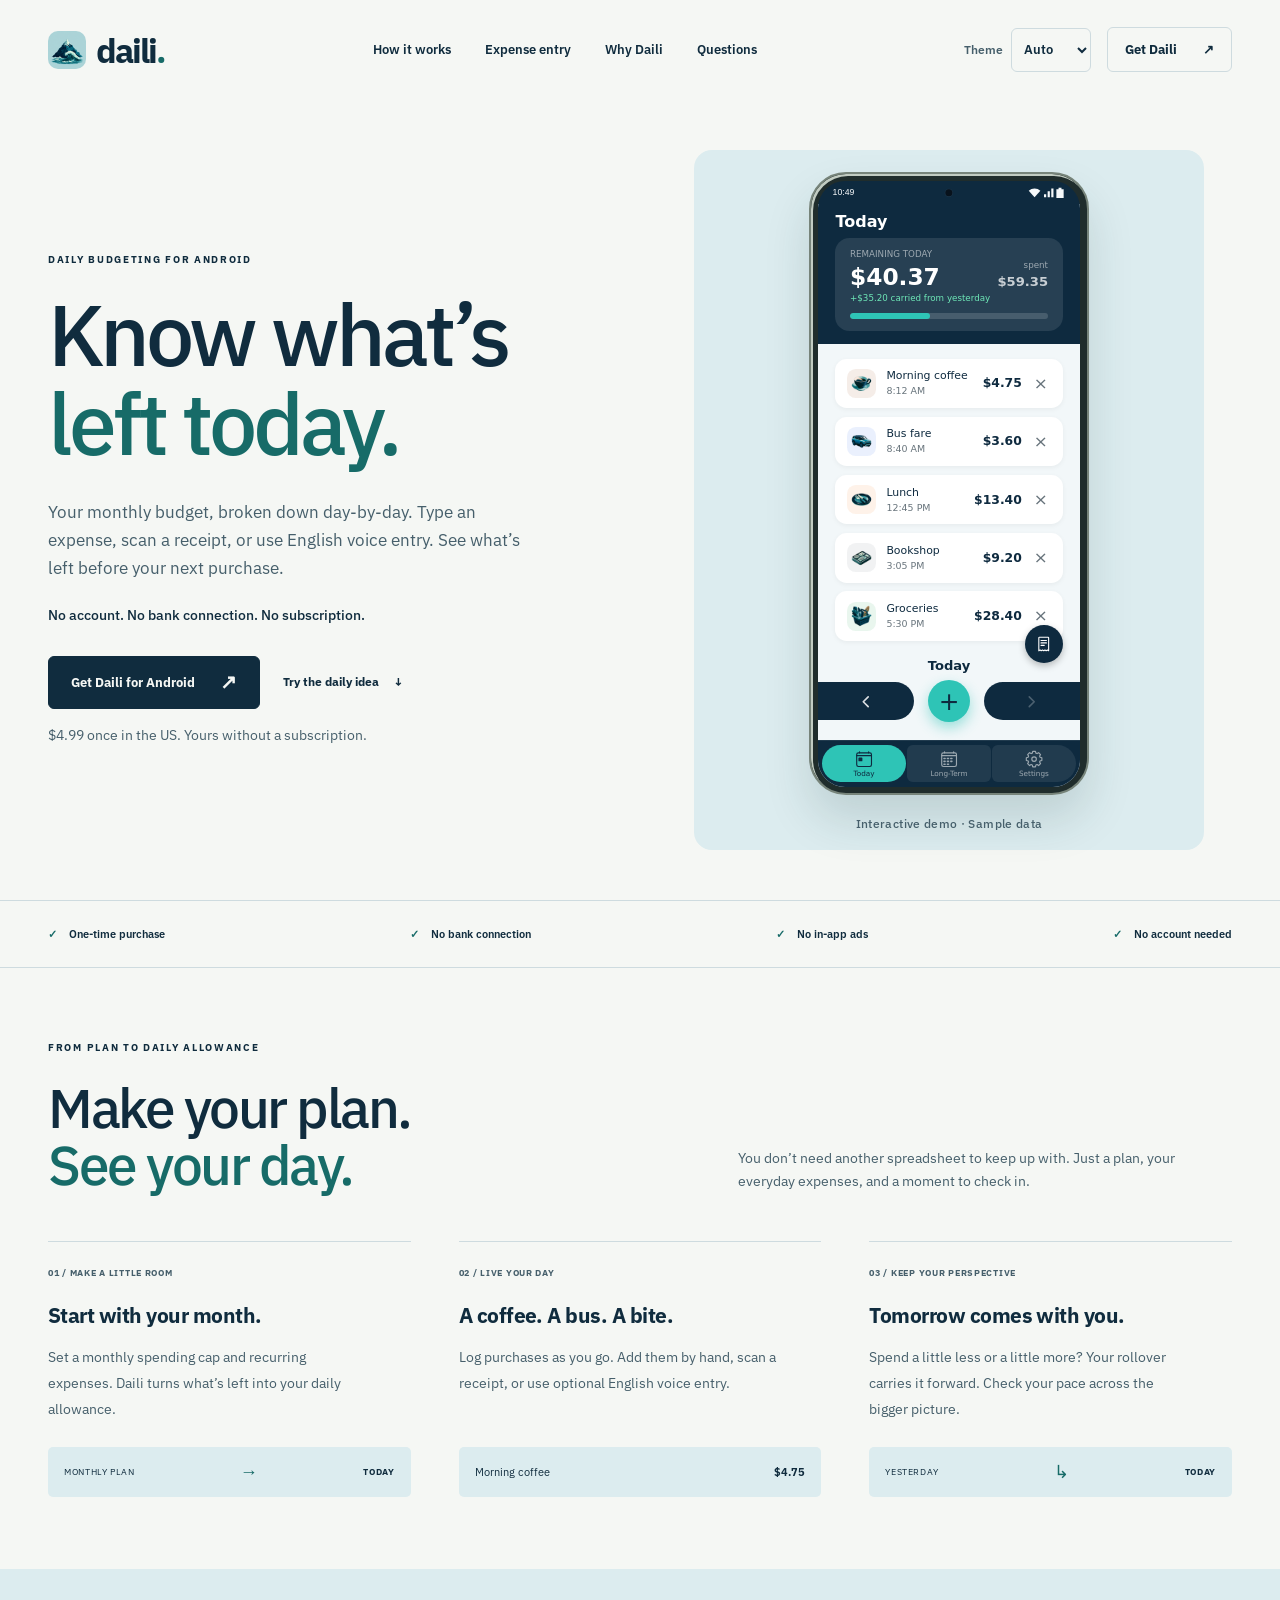
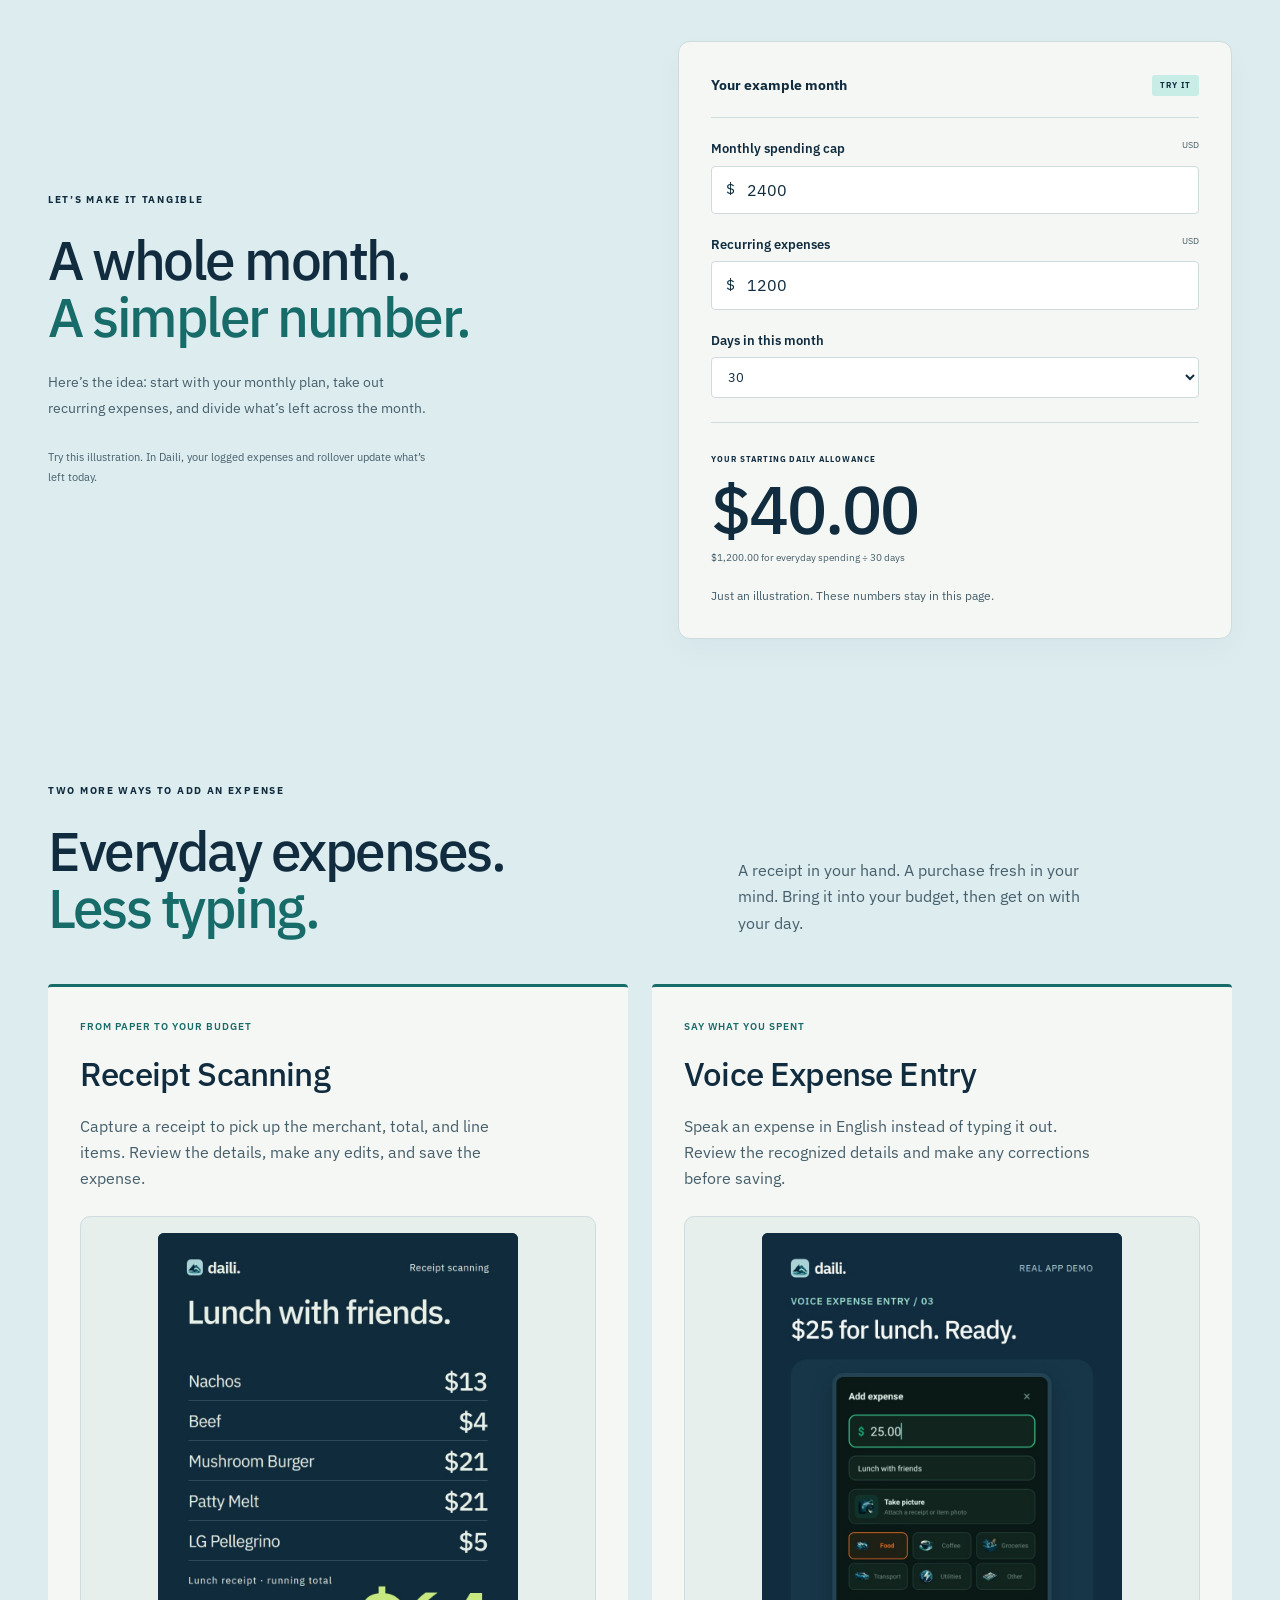
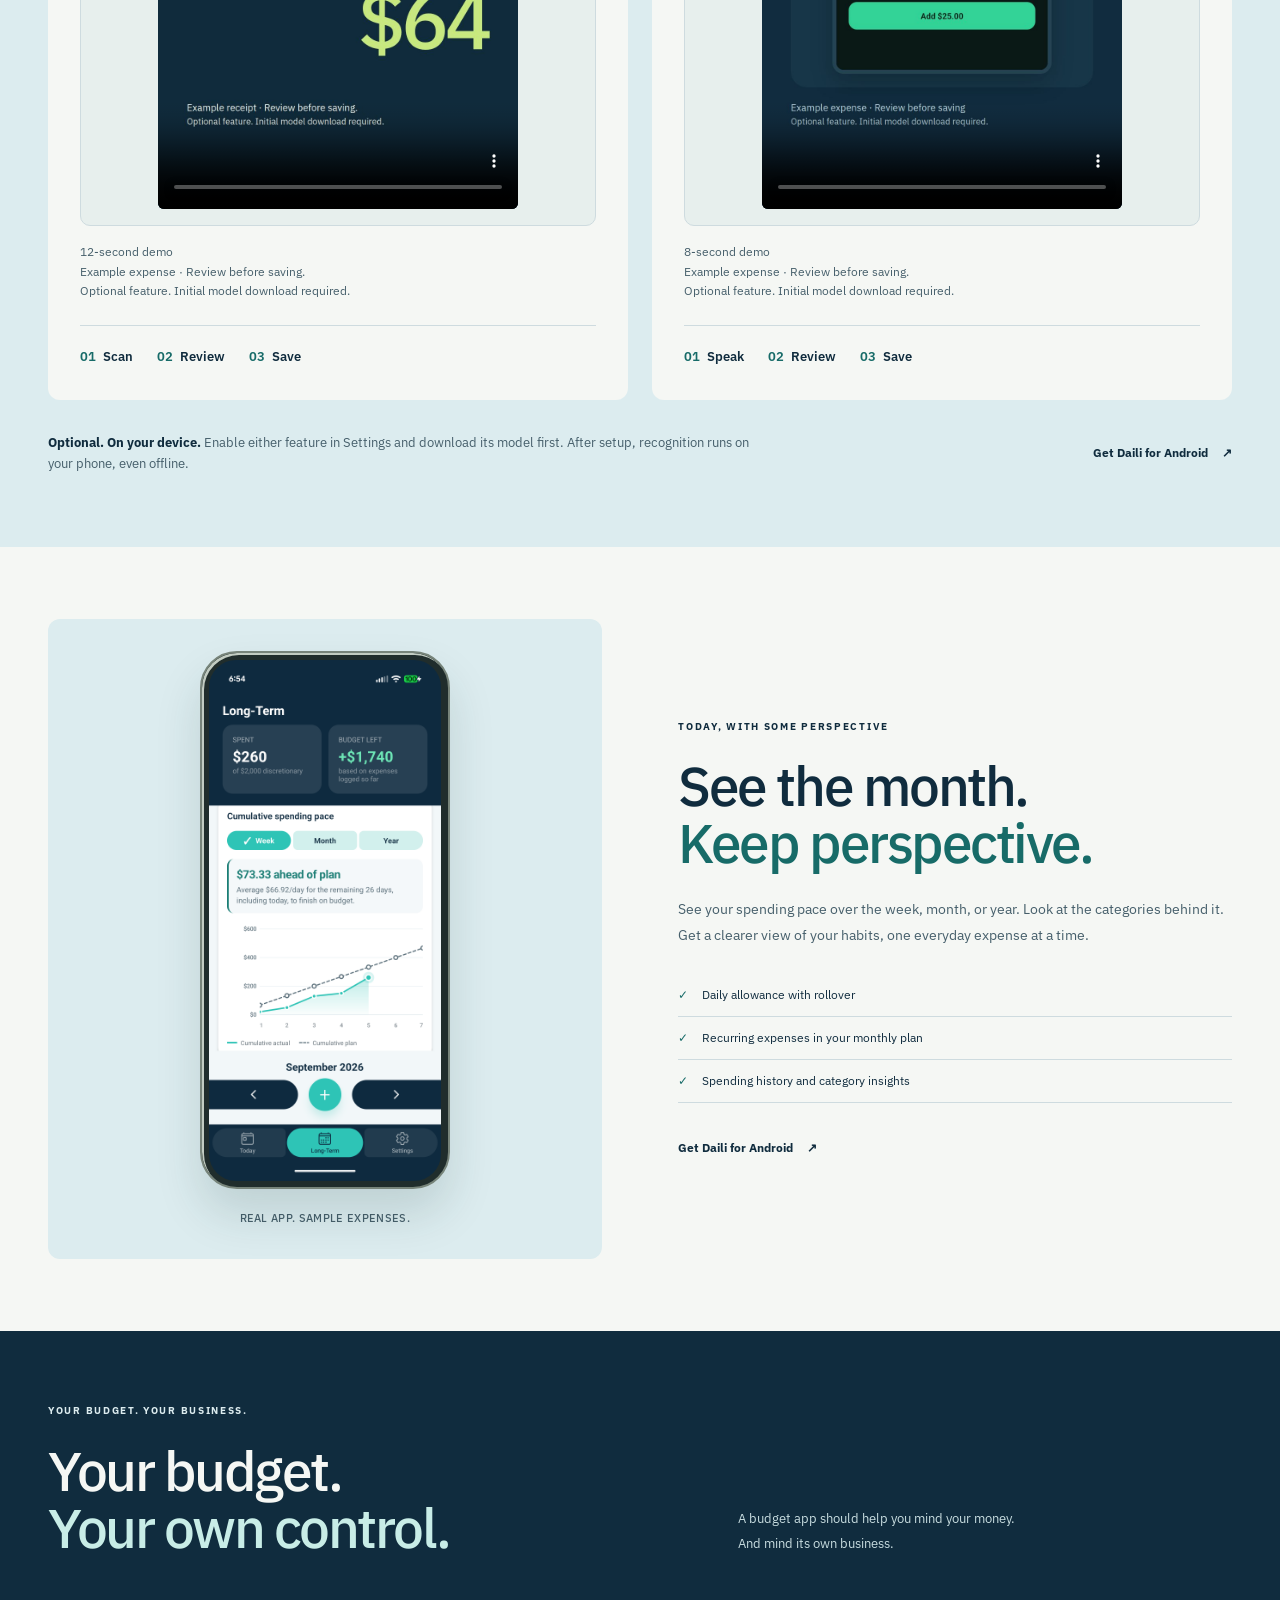
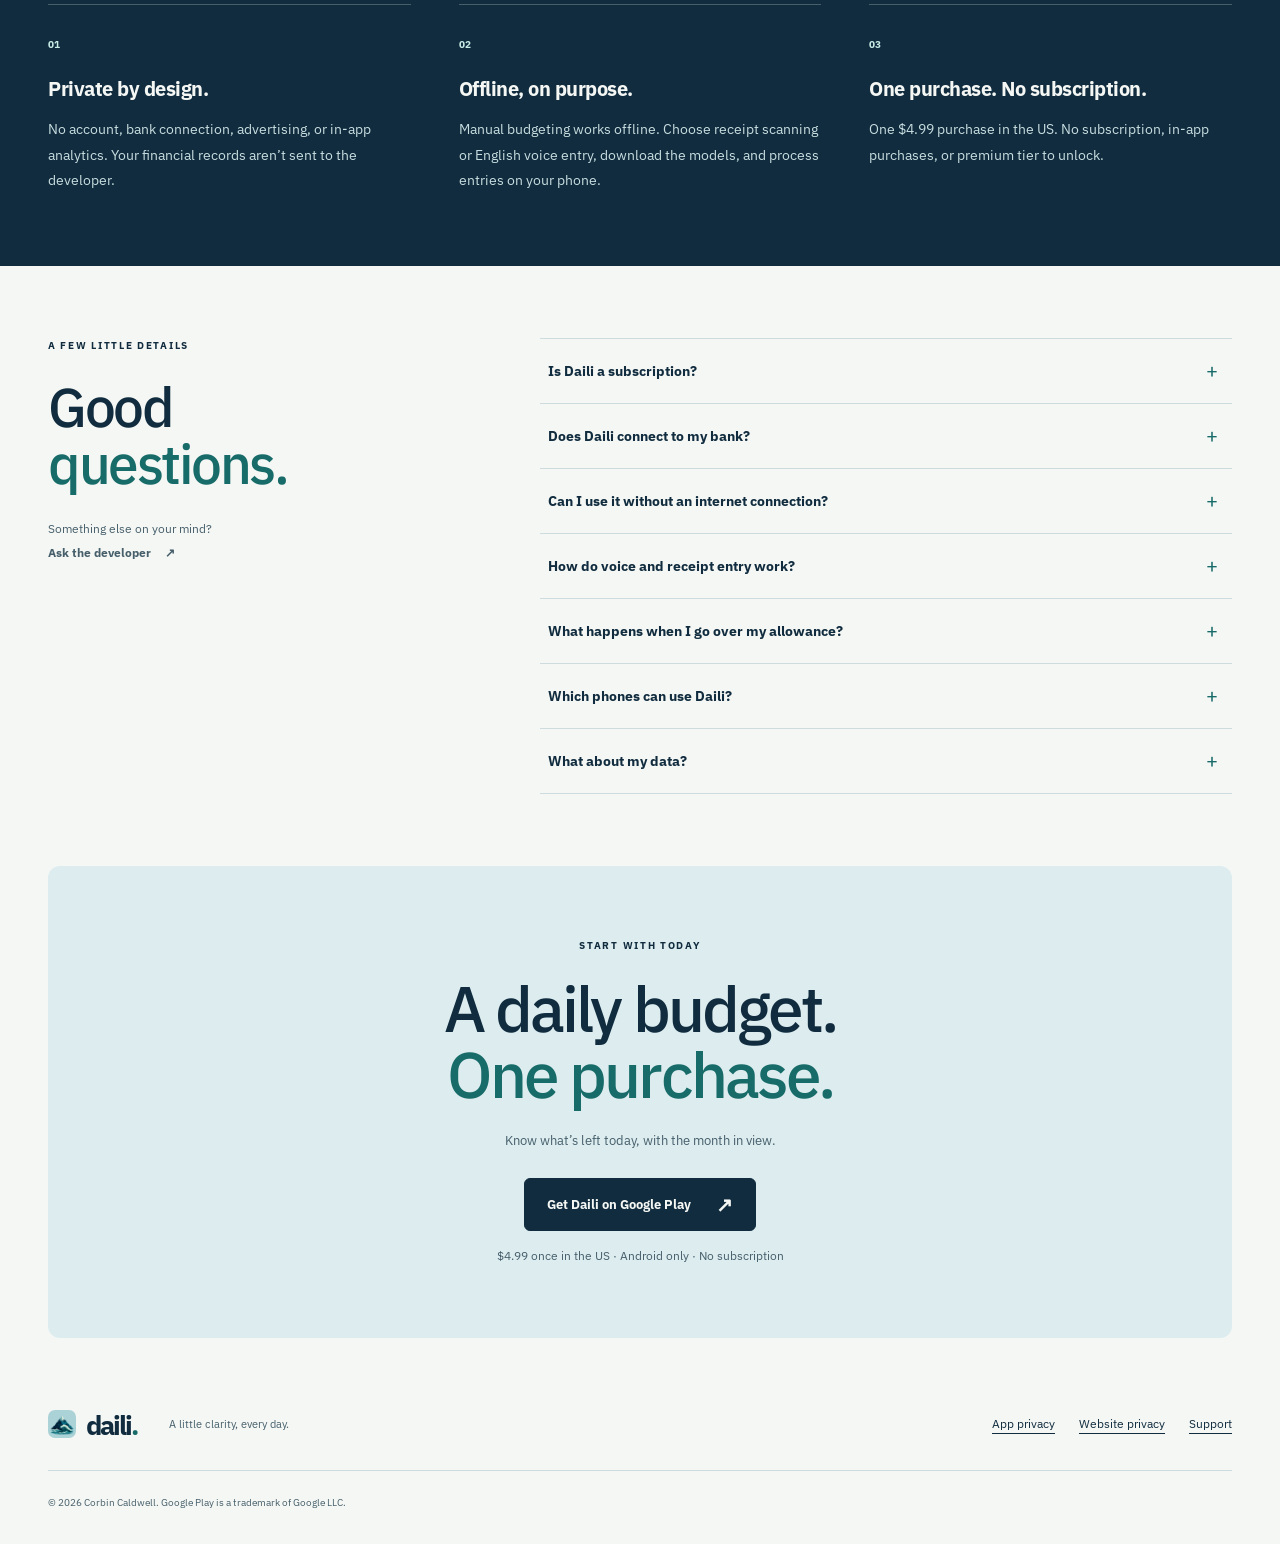
==== commit 312eeb02: "Publish website 1.3.0 from daili-app 869a277 Built and checked by the daili-app Website and campaign" ====
--- a/docs/app/index.html
+++ b/docs/app/index.html
@@ -1,5 +1,5 @@
-<!doctype html><html lang="en"><head><meta charset="utf-8"><meta name="viewport" content="width=device-width, initial-scale=1"><meta name="theme-color" content="#f5f7f4"><meta name="referrer" content="strict-origin-when-cross-origin"><title>Daili — Know what’s left today.</title><meta name="description" content="A clear daily allowance. Private expense tracking. Daili for Android is $4.99 once in the US, with no account, bank connection, or subscription."><meta name="robots" content="index, follow"><link rel="canonical" href="https://corbincald.github.io/daili/app/"><meta property="og:type" content="website"><meta property="og:title" content="Daili — Know what’s left today."><meta property="og:description" content="A clear daily allowance. Private expense tracking. Daili for Android is $4.99 once in the US, with no account, bank connection, or subscription."><meta property="og:url" content="https://corbincald.github.io/daili/app/"><meta property="og:image" content="https://corbincald.github.io/daili/app/assets/share.jpg"><meta property="og:image:width" content="1200"><meta property="og:image:height" content="630"><meta name="twitter:card" content="summary_large_image"><link rel="icon" href="./assets/icon.png"><link rel="stylesheet" href="./styles.css"><link rel="stylesheet" href="./sim.css"><link rel="preload" href="./assets/fonts/ibm-plex-sans-latin.woff2" as="font" type="font/woff2" crossorigin></head><body><a class="skip-link" href="#main">Skip to content</a>
-  <header class="header wrap"><a class="brand" href="./" aria-label="Daili home"><img src="./assets/icon.png" width="38" height="38" alt=""><span>daili<span class="brand-dot">.</span></span></a><nav aria-label="Main"><a href="#how-it-works">How it works</a><a href="#expense-entry">Expense entry</a><a href="#privacy">Why Daili</a><a href="#questions">Questions</a></nav><a class="nav-cta" href="#get-daili">Get Daili <span aria-hidden="true">↗</span></a></header>
+<!doctype html><html lang="en"><head><meta charset="utf-8"><meta name="viewport" content="width=device-width, initial-scale=1"><meta name="color-scheme" content="light dark"><meta name="theme-color" content="#f5f7f4" media="(prefers-color-scheme: light)"><meta name="theme-color" content="#101f2a" media="(prefers-color-scheme: dark)"><script src="./theme.js"></script><meta name="referrer" content="strict-origin-when-cross-origin"><title>Daili — Know what’s left today.</title><meta name="description" content="A clear daily allowance. Private expense tracking. Daili for Android is $4.99 once in the US, with no account, bank connection, or subscription."><meta name="robots" content="index, follow"><link rel="canonical" href="https://daili.info/"><meta property="og:type" content="website"><meta property="og:title" content="Daili — Know what’s left today."><meta property="og:description" content="A clear daily allowance. Private expense tracking. Daili for Android is $4.99 once in the US, with no account, bank connection, or subscription."><meta property="og:url" content="https://daili.info/"><meta property="og:image" content="https://daili.info/assets/share.jpg"><meta property="og:image:width" content="1200"><meta property="og:image:height" content="630"><meta name="twitter:card" content="summary_large_image"><link rel="icon" href="./assets/icon.png"><link rel="stylesheet" href="./styles.css"><link rel="stylesheet" href="./sim.css"><link rel="stylesheet" href="./theme.css"><link rel="preload" href="./assets/fonts/ibm-plex-sans-latin.woff2" as="font" type="font/woff2" crossorigin></head><body><a class="skip-link" href="#main">Skip to content</a>
+  <header class="header wrap"><a class="brand" href="./" aria-label="Daili home"><img src="./assets/icon.png" width="38" height="38" alt=""><span>daili<span class="brand-dot">.</span></span></a><nav aria-label="Main"><a href="#how-it-works">How it works</a><a href="#expense-entry">Expense entry</a><a href="#privacy">Why Daili</a><a href="#questions">Questions</a></nav><div class="header-actions"><label class="theme-picker" hidden><span>Theme</span><select aria-label="Color theme" title="Auto follows your device’s appearance" data-theme-picker><option value="auto">Auto</option><option value="light">Day</option><option value="dark">Night</option></select></label><a class="nav-cta" href="#get-daili">Get Daili <span aria-hidden="true">↗</span></a></div></header>
   <main id="main"><section class="hero wrap" aria-labelledby="hero-title"><div class="hero-copy"><p class="eyebrow">DAILY BUDGETING FOR ANDROID</p><h1 id="hero-title">Know what’s<br><em>left today.</em></h1><p class="hero-description">Your monthly budget, broken down day-by-day. Type an expense, scan a receipt, or use English voice entry. See what’s left before your next purchase.</p><p class="hero-ownership">No account. No bank connection. No subscription.</p><div class="hero-actions"><a class="button " data-play-link data-placement="hero" href="https://play.google.com/store/apps/details?id=com.corbincald.daili&amp;utm_source=website&amp;utm_campaign=daili_relaunch_2026_today">Get Daili for Android<span aria-hidden="true">↗</span></a><a class="text-link" href="#daily-demo">Try the daily idea <span aria-hidden="true">↓</span></a></div><p class="purchase-note">$4.99 once in the US. Yours without a subscription.</p></div><div class="hero-art"><div class="phone hero-phone"><div class="phone-display" data-daili-sim data-app-version="1.15.0" data-play-url="https://play.google.com/store/apps/details?id=com.corbincald.daili&amp;utm_source=website&amp;utm_campaign=daili_relaunch_2026_today"><div class="phone-status-bar" aria-hidden="true"><span>9:41</span><span class="status-camera"></span><svg class="status-icons" viewBox="0 0 52 16" fill="currentColor"><path d="M1 5a12 12 0 0 1 16 0l-8 9z"/><path d="M22 14V10h3v4zm5 0V6h3v8zm5 0V2h3v12z"/><path d="M42 1h4v2h3v12H39V3h3z"/></svg></div><div class="sim-mount"><img class="sim-placeholder" src="./assets/today.jpg" width="1080" height="2400" alt="Daili’s Today screen: $39.73 remaining, $59.35 spent, and $62.31 carried from yesterday. Sample expenses." fetchpriority="high"></div></div></div><span class="image-caption">Interactive demo · Sample data</span></div></section>
   <div class="trust-strip"><div class="wrap"><span><i aria-hidden="true">✓</i> One-time purchase</span><span><i aria-hidden="true">✓</i> No bank connection</span><span><i aria-hidden="true">✓</i> No in-app ads</span><span><i aria-hidden="true">✓</i> No account needed</span></div></div><section class="section wrap" id="how-it-works" aria-labelledby="how-title"><div class="section-intro"><p class="eyebrow">FROM PLAN TO DAILY ALLOWANCE</p><h2 id="how-title">Make your plan.<br><em>See your day.</em></h2><p>You don’t need another spreadsheet to keep up with. Just a plan, your everyday expenses, and a moment to check in.</p></div><div class="steps"><article><span class="step-number">01 / MAKE A LITTLE ROOM</span><h3>Start with your month.</h3><p>Set a monthly spending cap and recurring expenses. Daili turns what’s left into your daily allowance.</p><div class="step-line" aria-hidden="true"><span>MONTHLY PLAN</span><span>→</span><strong>TODAY</strong></div></article><article><span class="step-number">02 / LIVE YOUR DAY</span><h3>A coffee. A bus. A bite.</h3><p>Log purchases as you go. Add them by hand, scan a receipt, or use optional English voice entry.</p><div class="expense-mini" aria-hidden="true"><span>Morning coffee</span><strong>$4.75</strong></div></article><article><span class="step-number">03 / KEEP YOUR PERSPECTIVE</span><h3>Tomorrow comes with you.</h3><p>Spend a little less or a little more? Your rollover carries it forward. Check your pace across the bigger picture.</p><div class="step-line" aria-hidden="true"><span>YESTERDAY</span><span>↳</span><strong>TODAY</strong></div></article></div></section>
   <section class="demo-section" id="daily-demo" aria-labelledby="demo-title"><div class="wrap demo-layout"><div><p class="eyebrow">LET’S MAKE IT TANGIBLE</p><h2 id="demo-title">A whole month.<br><em>A simpler number.</em></h2><p>Here’s the idea: start with your monthly plan, take out recurring expenses, and divide what’s left across the month.</p><p class="demo-note">Try this illustration. In Daili, your logged expenses and rollover update what’s left today.</p></div><div class="calculator"><form id="allowance-form"><div class="calculator-heading"><span>Your example month</span><span class="demo-tag">TRY IT</span></div><label for="monthly">Monthly spending cap <span>USD</span></label><div class="input-money"><span aria-hidden="true">$</span><input id="monthly" name="monthly" type="number" min="0" max="1000000" step="0.01" inputmode="decimal" value="2400" required></div><label for="recurring">Recurring expenses <span>USD</span></label><div class="input-money"><span aria-hidden="true">$</span><input id="recurring" name="recurring" type="number" min="0" max="1000000" step="0.01" inputmode="decimal" value="1200" required></div><label for="days">Days in this month</label><select id="days" name="days"><option>28</option><option>29</option><option selected>30</option><option>31</option></select><div class="allowance-result" aria-live="polite" aria-atomic="true"><span>YOUR STARTING DAILY ALLOWANCE</span><output id="daily-allowance" for="monthly recurring days">$40.00</output><p id="calculation-detail">$1,200.00 for everyday spending ÷ 30 days</p></div><p id="calculation-error" class="form-error" role="status" hidden></p><noscript><p>This interactive example needs JavaScript. The illustration above uses ($2,400 − $1,200) ÷ 30 = $40 a day.</p></noscript></form><p class="local-note">Just an illustration. These numbers stay in this page.</p></div></div></section><section class="entry-section" id="expense-entry" aria-labelledby="entry-title">
@@ -27,4 +27,4 @@
       <div class="entry-setup"><p><strong>Optional. On your device.</strong> Enable either feature in Settings and download its model first. After setup, recognition runs on your phone, even offline.</p><a class="text-link" href="#get-daili">Get Daili for Android <span aria-hidden="true">↗</span></a></div>
     </div>
   </section><section class="section wrap feature-pair" aria-labelledby="pace-title"><div class="pace-art"><div class="phone "><div class="phone-display"><img src="./assets/pace.png" width="1080" height="2424" alt="Daili’s Long-Term Week view in Deep Tide, captured on a Pixel 10 with example expenses: $260 spent, $1,740 budget left and $73.33 ahead of plan. The teal spending line sits below the dashed plan." loading="lazy"></div></div><span class="image-caption">REAL APP. SAMPLE EXPENSES.</span></div><div class="feature-copy"><p class="eyebrow">TODAY, WITH SOME PERSPECTIVE</p><h2 id="pace-title">See the month.<br><em>Keep perspective.</em></h2><p>See your spending pace over the week, month, or year. Look at the categories behind it. Get a clearer view of your habits, one everyday expense at a time.</p><ul class="check-list"><li>Daily allowance with rollover</li><li>Recurring expenses in your monthly plan</li><li>Spending history and category insights</li></ul><a class="text-link" href="#get-daili">Get Daili for Android <span aria-hidden="true">↗</span></a></div></section>
-  <section class="privacy-section" id="privacy" aria-labelledby="privacy-title"><div class="wrap"><p class="eyebrow">YOUR BUDGET. YOUR BUSINESS.</p><div class="privacy-heading"><h2 id="privacy-title">Your budget.<br><em>Your own control.</em></h2><p>A budget app should help you mind your money.<br>And mind its own business.</p></div><div class="privacy-grid"><article><span class="privacy-symbol" aria-hidden="true">01</span><h3>Private by design.</h3><p>No account, bank connection, advertising, or in-app analytics. Your financial records aren’t sent to the developer.</p></article><article><span class="privacy-symbol" aria-hidden="true">02</span><h3>Offline, on purpose.</h3><p>Manual budgeting works offline. Choose receipt scanning or English voice entry, download the models, and process entries on your phone.</p></article><article><span class="privacy-symbol" aria-hidden="true">03</span><h3>One purchase. No subscription.</h3><p>One $4.99 purchase in the US. No subscription, in-app purchases, or premium tier to unlock.</p></article></div></div></section><section class="section wrap faq-section" id="questions" aria-labelledby="faq-title"><div><p class="eyebrow">A FEW LITTLE DETAILS</p><h2 id="faq-title">Good<br><em>questions.</em></h2><p>Something else on your mind?<br><a class="text-link" href="mailto:corbin.caldwell@gmail.com">Ask the developer <span aria-hidden="true">↗</span></a></p></div><div class="questions"><details><summary>Is Daili a subscription?<span aria-hidden="true">+</span></summary><div class="answer"><p>No. Daili is a one-time purchase: $4.99 in the US at our last price check. Google Play shows the current price, currency, and any applicable taxes for your region. There are no in-app purchases.</p></div></details><details><summary>Does Daili connect to my bank?<span aria-hidden="true">+</span></summary><div class="answer"><p>No bank connection or Daili account is needed. You choose a monthly plan and add your expenses. Daili gives you a daily allowance based on the information you enter.</p></div></details><details><summary>Can I use it without an internet connection?<span aria-hidden="true">+</span></summary><div class="answer"><p>Yes. Manual budgeting works offline. Optional receipt scanning and voice entry need an initial model download. The models then process your entries on your device. Reinstalling or re-enabling a feature can require another download.</p></div></details><details><summary>How do voice and receipt entry work?<span aria-hidden="true">+</span></summary><div class="answer"><p>Enable the feature you want in Settings and download its model. Voice entry supports English. Scan a receipt or speak an expense, then review the result before saving. Recognition can make mistakes; check amounts and details.</p></div></details><details><summary>What happens when I go over my allowance?<span aria-hidden="true">+</span></summary><div class="answer"><p>Daili carries underspending or overspending forward as rollover. Your next day’s available amount reflects it, so your monthly plan stays in view. The allowance reflects what you enter; it is not a guarantee of what you can afford.</p></div></details><details><summary>Which phones can use Daili?<span aria-hidden="true">+</span></summary><div class="answer"><p>Daili is available for Android 8.0 and later. Google Play checks compatibility with your specific device. Optional AI features require additional storage and their speed varies by device. Daili is not available for iPhone.</p></div></details><details><summary>What about my data?<span aria-hidden="true">+</span></summary><div class="answer"><p>The developer does not receive your budget records, photos, or microphone audio. Review the <a href="https://corbincald.github.io/daili/">app privacy policy</a> for local storage, model downloads, deletion, and the data behavior of your installed version.</p></div></details></div></section><section class="closing-section wrap" id="get-daili" aria-labelledby="closing-title"><p class="eyebrow">START WITH TODAY</p><h2 id="closing-title">A daily budget.<br><em>One purchase.</em></h2><p>Know what’s left today, with the month in view.</p><a class="button " data-play-link data-placement="closing" href="https://play.google.com/store/apps/details?id=com.corbincald.daili&amp;utm_source=website&amp;utm_campaign=daili_relaunch_2026_today">Get Daili on Google Play<span aria-hidden="true">↗</span></a><p class="purchase-note">$4.99 once in the US · Android only · No subscription</p></section></main><footer class="footer wrap"><a class="brand" href="./" aria-label="Daili home"><img src="./assets/icon.png" width="38" height="38" alt=""><span>daili<span class="brand-dot">.</span></span></a><p>A little clarity, every day.</p><nav aria-label="Footer"><a href="https://corbincald.github.io/daili/">App privacy</a><a href="./website-privacy.html">Website privacy</a><a href="mailto:corbin.caldwell@gmail.com">Support</a></nav><small>© 2026 Corbin Caldwell. Google Play is a trademark of Google LLC.</small></footer><script type="application/ld+json">{"@context":"https://schema.org","@type":"SoftwareApplication","name":"Daili: Daily Budget Tracker","operatingSystem":"Android 8.0+","applicationCategory":"FinanceApplication","url":"https://corbincald.github.io/daili/app/","downloadUrl":"https://play.google.com/store/apps/details?id=com.corbincald.daili","description":"A private daily budget and expense tracker for Android. One-time purchase, no subscription.","offers":{"@type":"Offer","price":"4.99","priceCurrency":"USD","url":"https://play.google.com/store/apps/details?id=com.corbincald.daili","eligibleRegion":{"@type":"Country","name":"United States"}}}</script><script type="module" src="./app.mjs"></script></body></html>+  <section class="privacy-section" id="privacy" aria-labelledby="privacy-title"><div class="wrap"><p class="eyebrow">YOUR BUDGET. YOUR BUSINESS.</p><div class="privacy-heading"><h2 id="privacy-title">Your budget.<br><em>Your own control.</em></h2><p>A budget app should help you mind your money.<br>And mind its own business.</p></div><div class="privacy-grid"><article><span class="privacy-symbol" aria-hidden="true">01</span><h3>Private by design.</h3><p>No account, bank connection, advertising, or in-app analytics. Your financial records aren’t sent to the developer.</p></article><article><span class="privacy-symbol" aria-hidden="true">02</span><h3>Offline, on purpose.</h3><p>Manual budgeting works offline. Choose receipt scanning or English voice entry, download the models, and process entries on your phone.</p></article><article><span class="privacy-symbol" aria-hidden="true">03</span><h3>One purchase. No subscription.</h3><p>One $4.99 purchase in the US. No subscription, in-app purchases, or premium tier to unlock.</p></article></div></div></section><section class="section wrap faq-section" id="questions" aria-labelledby="faq-title"><div><p class="eyebrow">A FEW LITTLE DETAILS</p><h2 id="faq-title">Good<br><em>questions.</em></h2><p>Something else on your mind?<br><a class="text-link" href="mailto:corbin.caldwell@gmail.com">Ask the developer <span aria-hidden="true">↗</span></a></p></div><div class="questions"><details><summary>Is Daili a subscription?<span aria-hidden="true">+</span></summary><div class="answer"><p>No. Daili is a one-time purchase: $4.99 in the US at our last price check. Google Play shows the current price, currency, and any applicable taxes for your region. There are no in-app purchases.</p></div></details><details><summary>Does Daili connect to my bank?<span aria-hidden="true">+</span></summary><div class="answer"><p>No bank connection or Daili account is needed. You choose a monthly plan and add your expenses. Daili gives you a daily allowance based on the information you enter.</p></div></details><details><summary>Can I use it without an internet connection?<span aria-hidden="true">+</span></summary><div class="answer"><p>Yes. Manual budgeting works offline. Optional receipt scanning and voice entry need an initial model download. The models then process your entries on your device. Reinstalling or re-enabling a feature can require another download.</p></div></details><details><summary>How do voice and receipt entry work?<span aria-hidden="true">+</span></summary><div class="answer"><p>Enable the feature you want in Settings and download its model. Voice entry supports English. Scan a receipt or speak an expense, then review the result before saving. Recognition can make mistakes; check amounts and details.</p></div></details><details><summary>What happens when I go over my allowance?<span aria-hidden="true">+</span></summary><div class="answer"><p>Daili carries underspending or overspending forward as rollover. Your next day’s available amount reflects it, so your monthly plan stays in view. The allowance reflects what you enter; it is not a guarantee of what you can afford.</p></div></details><details><summary>Which phones can use Daili?<span aria-hidden="true">+</span></summary><div class="answer"><p>Daili is available for Android 8.0 and later. Google Play checks compatibility with your specific device. Optional AI features require additional storage and their speed varies by device. Daili is not available for iPhone.</p></div></details><details><summary>What about my data?<span aria-hidden="true">+</span></summary><div class="answer"><p>The developer does not receive your budget records, photos, or microphone audio. Review the <a href="https://corbincald.github.io/daili/">app privacy policy</a> for local storage, model downloads, deletion, and the data behavior of your installed version.</p></div></details></div></section><section class="closing-section wrap" id="get-daili" aria-labelledby="closing-title"><p class="eyebrow">START WITH TODAY</p><h2 id="closing-title">A daily budget.<br><em>One purchase.</em></h2><p>Know what’s left today, with the month in view.</p><a class="button " data-play-link data-placement="closing" href="https://play.google.com/store/apps/details?id=com.corbincald.daili&amp;utm_source=website&amp;utm_campaign=daili_relaunch_2026_today">Get Daili on Google Play<span aria-hidden="true">↗</span></a><p class="purchase-note">$4.99 once in the US · Android only · No subscription</p></section></main><footer class="footer wrap"><a class="brand" href="./" aria-label="Daili home"><img src="./assets/icon.png" width="38" height="38" alt=""><span>daili<span class="brand-dot">.</span></span></a><p>A little clarity, every day.</p><nav aria-label="Footer"><a href="https://corbincald.github.io/daili/">App privacy</a><a href="./website-privacy.html">Website privacy</a><a href="mailto:corbin.caldwell@gmail.com">Support</a></nav><small>© 2026 Corbin Caldwell. Google Play is a trademark of Google LLC.</small></footer><script type="application/ld+json">{"@context":"https://schema.org","@type":"SoftwareApplication","name":"Daili: Daily Budget Tracker","operatingSystem":"Android 8.0+","applicationCategory":"FinanceApplication","url":"https://daili.info/","downloadUrl":"https://play.google.com/store/apps/details?id=com.corbincald.daili","description":"A private daily budget and expense tracker for Android. One-time purchase, no subscription.","offers":{"@type":"Offer","price":"4.99","priceCurrency":"USD","url":"https://play.google.com/store/apps/details?id=com.corbincald.daili","eligibleRegion":{"@type":"Country","name":"United States"}}}</script><script type="module" src="./app.mjs"></script></body></html>
--- a/docs/app/theme.css
+++ b/docs/app/theme.css
@@ -0,0 +1,136 @@
+/* Public pages follow the device even without JavaScript. A saved choice wins.
+   Use ordinary color values so the palette also works before light-dark(). */
+:root {
+  color-scheme: light;
+  --control: #fff;
+  --form-error: #9a3326;
+  --video-stage: #e7efed;
+  --button-hover: #28574e;
+  --privacy-background: #102c3e;
+}
+:root[data-theme="dark"] {
+  color-scheme: dark;
+  --paper: #101f2a;
+  --ink: #edf4f3;
+  --muted: #b4c6ce;
+  --surface: #1c3442;
+  --accent-soft: #284c49;
+  --accent: #8cd9cb;
+  --line: #3e5866;
+  --control: #172d3a;
+  --form-error: #ffb4a5;
+  --video-stage: #172d3a;
+  --button-hover: #b6e6da;
+  --privacy-background: #0b1d28;
+}
+/* With JavaScript disabled there is no data-theme attribute. Keep this palette
+   aligned with the explicit night choice above. */
+@media (prefers-color-scheme: dark) {
+  :root:not([data-theme]) {
+    color-scheme: dark;
+    --paper: #101f2a;
+    --ink: #edf4f3;
+    --muted: #b4c6ce;
+    --surface: #1c3442;
+    --accent-soft: #284c49;
+    --accent: #8cd9cb;
+    --line: #3e5866;
+    --control: #172d3a;
+    --form-error: #ffb4a5;
+    --video-stage: #172d3a;
+    --button-hover: #b6e6da;
+    --privacy-background: #0b1d28;
+  }
+}
+.header-actions,
+.legal-navigation {
+  display: flex;
+  align-items: center;
+  gap: 16px;
+}
+.legal-navigation {
+  justify-content: space-between;
+}
+.theme-picker {
+  display: flex;
+  align-items: center;
+  gap: 8px;
+  flex-shrink: 0;
+  font-size: 12px;
+  font-weight: 600;
+}
+.theme-picker[hidden] {
+  display: none;
+}
+.theme-picker > span {
+  color: var(--muted);
+}
+.theme-picker select {
+  min-height: 44px;
+  width: 80px;
+  padding: 8px;
+  color: var(--ink);
+  background: var(--paper);
+  border: 1px solid var(--line);
+  border-radius: 6px;
+  font-size: 13px;
+  cursor: pointer;
+}
+.theme-picker select:hover {
+  border-color: var(--accent);
+}
+.input-money,
+.calculator select {
+  background: var(--control);
+}
+.form-error {
+  color: var(--form-error);
+}
+.feature-video-stage {
+  background: var(--video-stage);
+}
+.button:hover {
+  background: var(--button-hover);
+}
+.skip-link {
+  color: var(--paper);
+}
+/* Keep the privacy section's inverse treatment in both palettes. */
+.privacy-section {
+  background: var(--privacy-background);
+  color: #f5f7f4;
+}
+.privacy-section .eyebrow {
+  color: #dcecef;
+}
+.privacy-section em,
+.privacy-symbol {
+  color: #c8ede7;
+}
+@media (max-width: 1100px) {
+  .header nav {
+    gap: 20px;
+  }
+  .theme-picker > span {
+    display: none;
+  }
+}
+@media (min-width: 761px) and (max-width: 950px) {
+  .header nav a:nth-child(n + 3) {
+    display: none;
+  }
+}
+@media (max-width: 480px) {
+  .header nav {
+    display: none;
+  }
+  .header,
+  .header-actions {
+    gap: 8px;
+  }
+  .header .nav-cta {
+    gap: 6px;
+    padding-inline: 10px;
+    min-height: 44px;
+  }
+}
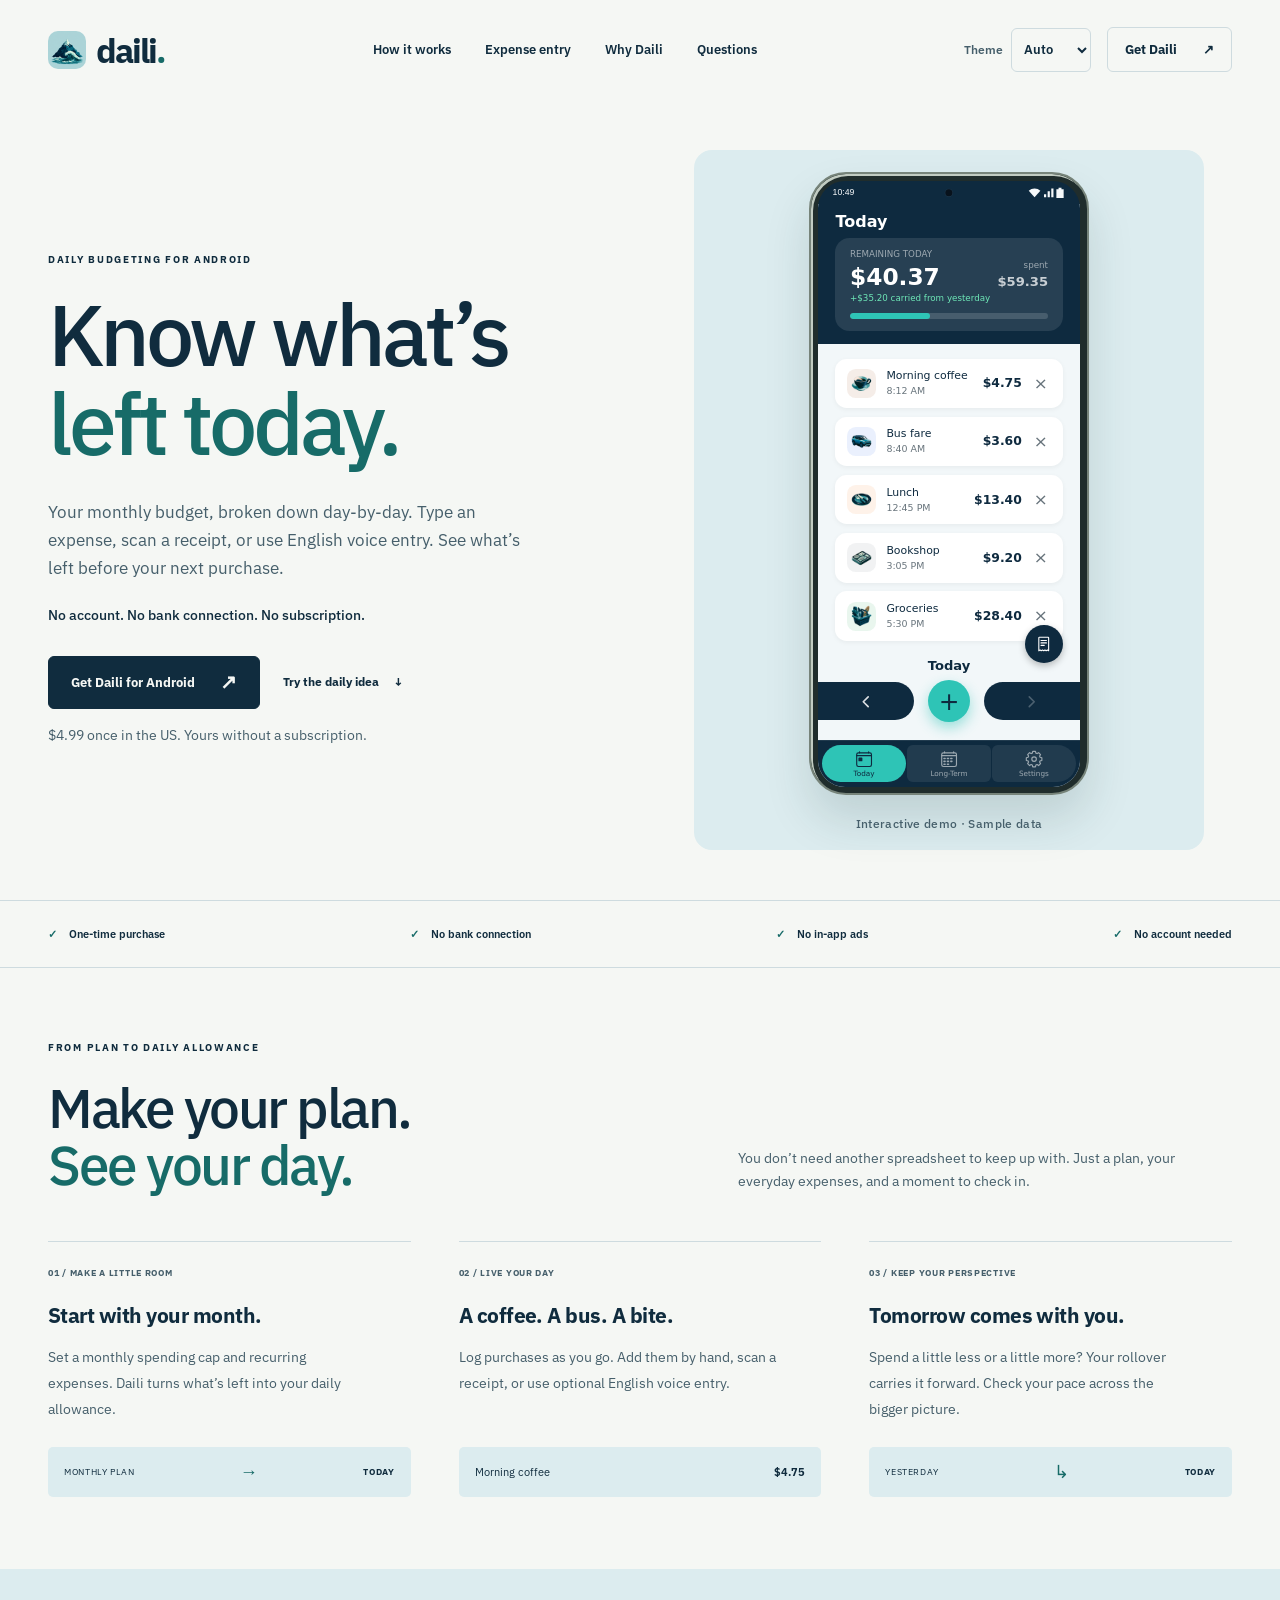
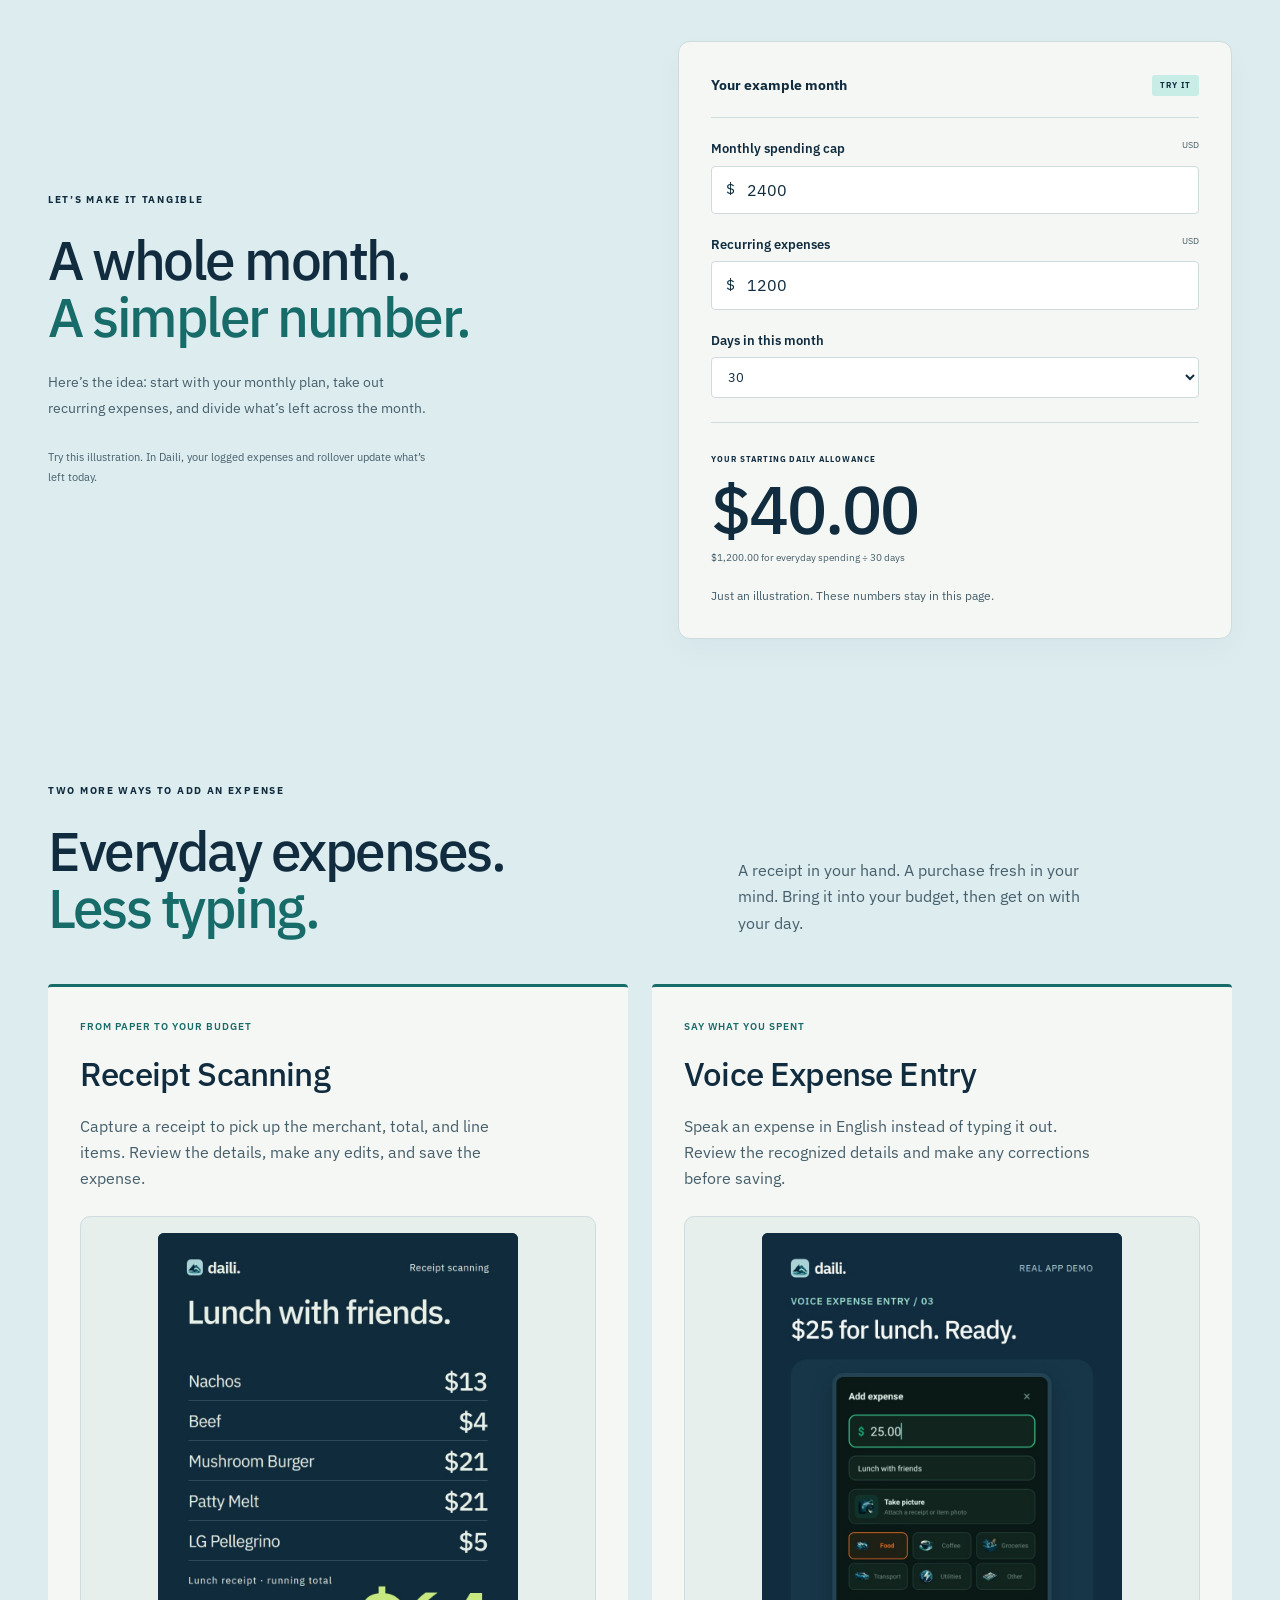
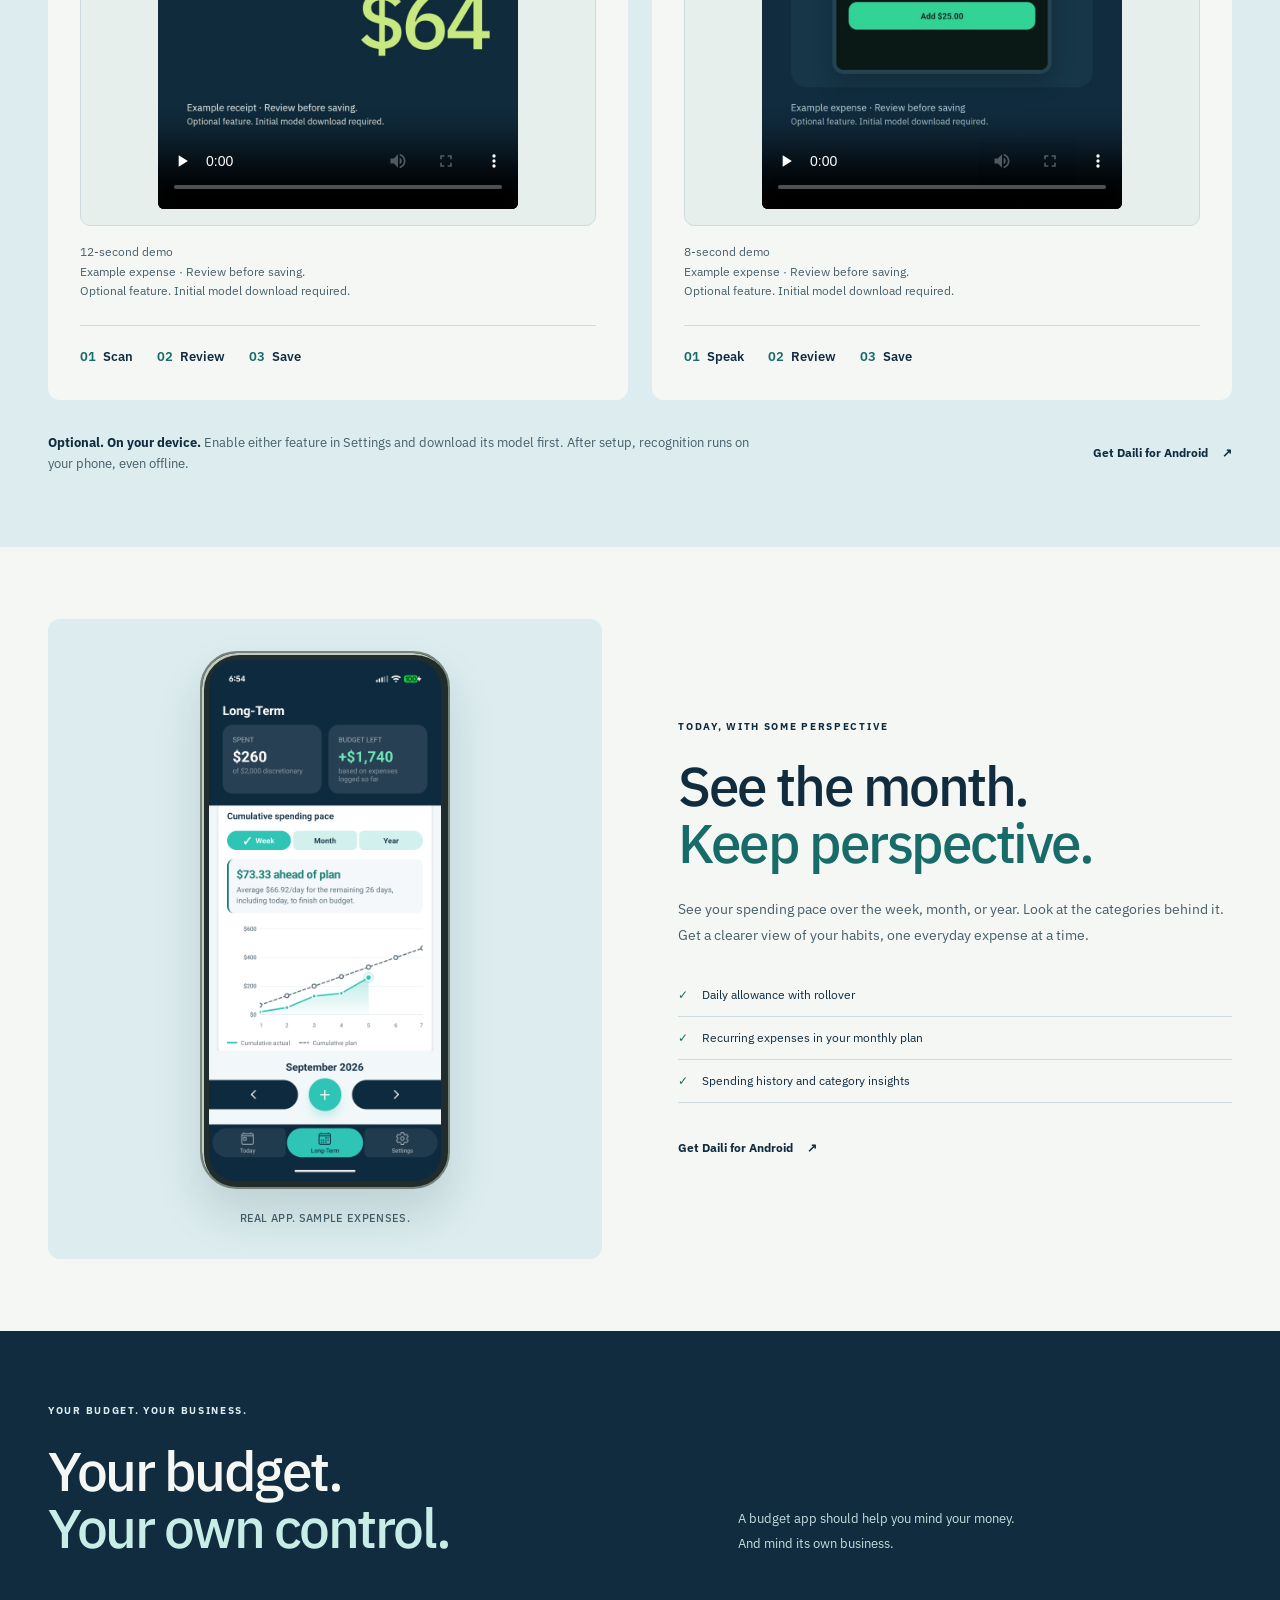
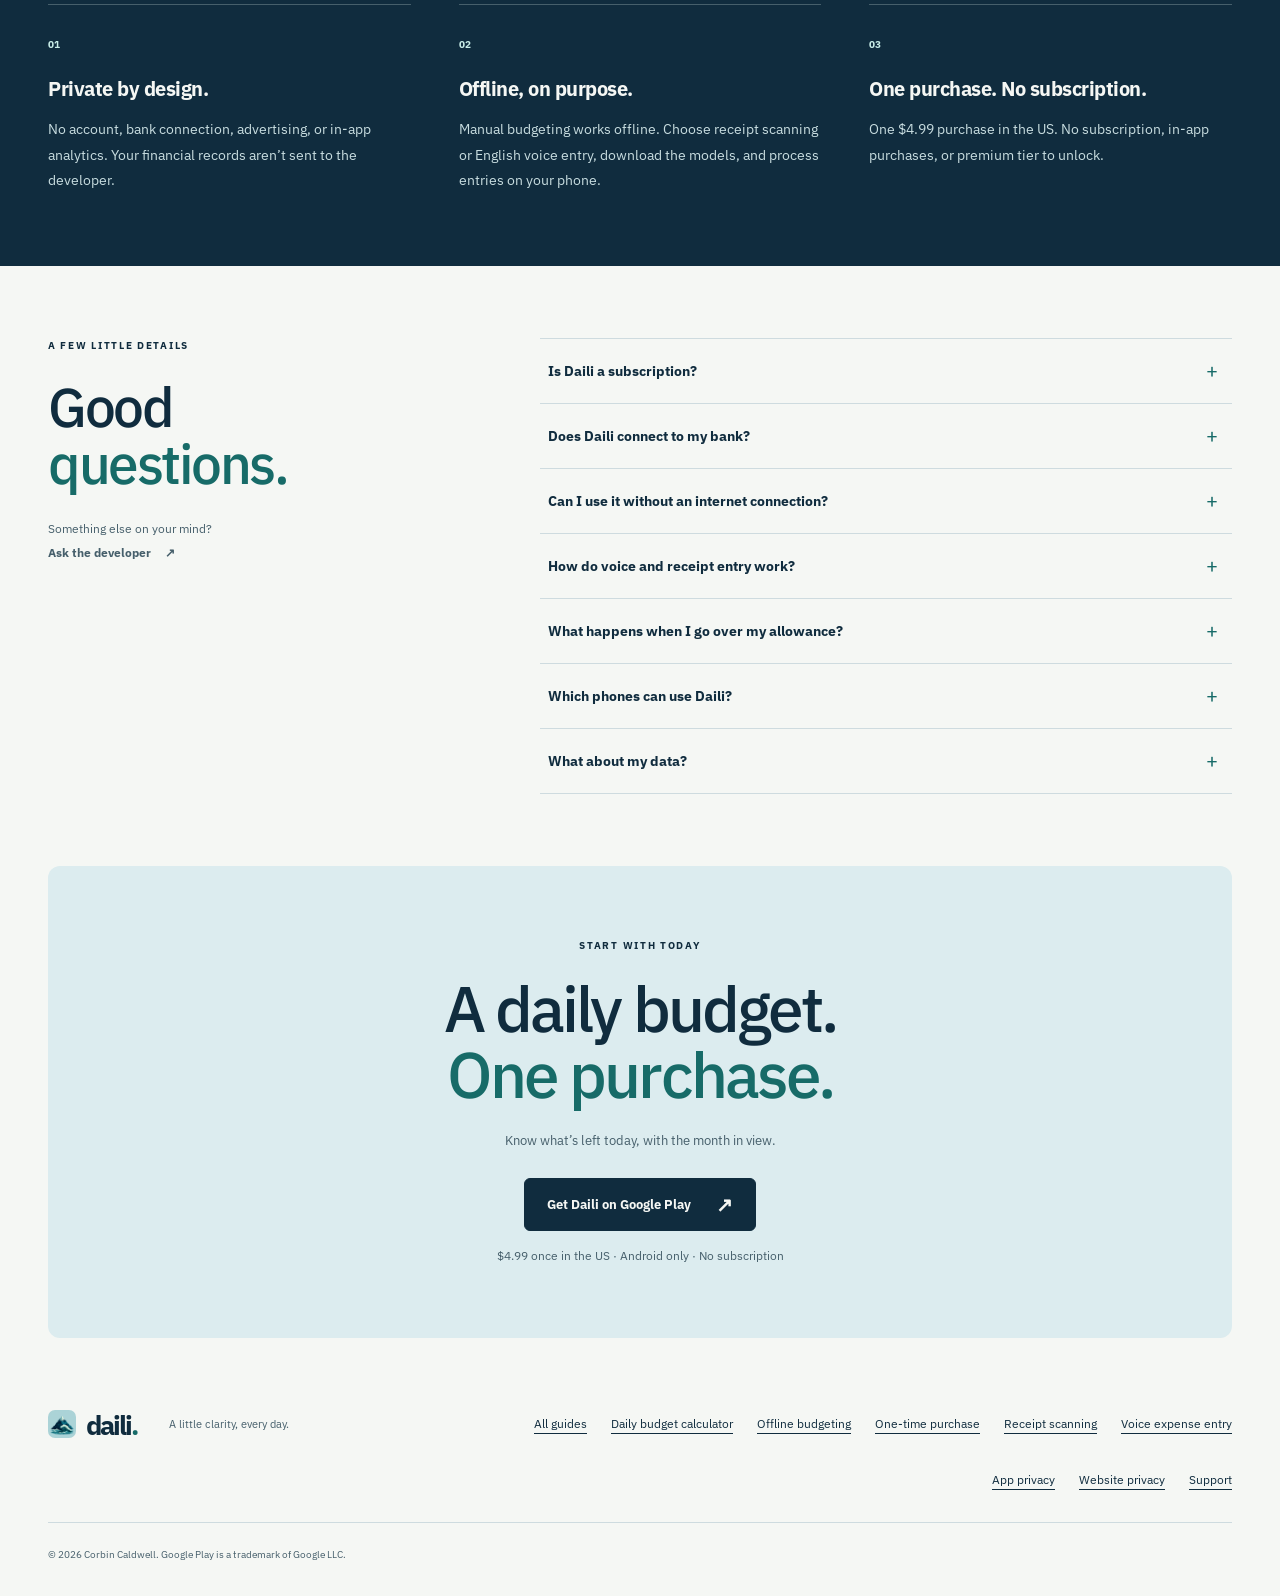
==== commit 7e77e330: "Publish website 1.4.0 from daili-app c97e550 Built and checked by the daili-app Website and campaign" ====
--- a/docs/app/index.html
+++ b/docs/app/index.html
@@ -1,8 +1,7 @@
-<!doctype html><html lang="en"><head><meta charset="utf-8"><meta name="viewport" content="width=device-width, initial-scale=1"><meta name="color-scheme" content="light dark"><meta name="theme-color" content="#f5f7f4" media="(prefers-color-scheme: light)"><meta name="theme-color" content="#101f2a" media="(prefers-color-scheme: dark)"><script src="./theme.js"></script><meta name="referrer" content="strict-origin-when-cross-origin"><title>Daili — Know what’s left today.</title><meta name="description" content="A clear daily allowance. Private expense tracking. Daili for Android is $4.99 once in the US, with no account, bank connection, or subscription."><meta name="robots" content="index, follow"><link rel="canonical" href="https://daili.info/"><meta property="og:type" content="website"><meta property="og:title" content="Daili — Know what’s left today."><meta property="og:description" content="A clear daily allowance. Private expense tracking. Daili for Android is $4.99 once in the US, with no account, bank connection, or subscription."><meta property="og:url" content="https://daili.info/"><meta property="og:image" content="https://daili.info/assets/share.jpg"><meta property="og:image:width" content="1200"><meta property="og:image:height" content="630"><meta name="twitter:card" content="summary_large_image"><link rel="icon" href="./assets/icon.png"><link rel="stylesheet" href="./styles.css"><link rel="stylesheet" href="./sim.css"><link rel="stylesheet" href="./theme.css"><link rel="preload" href="./assets/fonts/ibm-plex-sans-latin.woff2" as="font" type="font/woff2" crossorigin></head><body><a class="skip-link" href="#main">Skip to content</a>
+<!doctype html><html lang="en"><head><meta charset="utf-8"><meta name="viewport" content="width=device-width, initial-scale=1"><meta name="color-scheme" content="light dark"><meta name="theme-color" content="#f5f7f4" media="(prefers-color-scheme: light)"><meta name="theme-color" content="#101f2a" media="(prefers-color-scheme: dark)"><script src="./theme.js"></script><meta name="referrer" content="strict-origin-when-cross-origin"><title>Daili — Daily Budget &amp; Expense Tracker for Android</title><meta name="description" content="Turn your monthly budget into a daily allowance with rollover. Track expenses privately on Android. One purchase, no subscription or bank connection."><meta name="robots" content="index, follow, max-image-preview:large"><link rel="canonical" href="https://daili.info/"><meta property="og:url" content="https://daili.info/"><meta property="og:type" content="website"><meta property="og:site_name" content="Daili"><meta property="og:locale" content="en_US"><meta property="og:title" content="Daili — Daily Budget &amp; Expense Tracker for Android"><meta property="og:description" content="Turn your monthly budget into a daily allowance with rollover. Track expenses privately on Android. One purchase, no subscription or bank connection."><meta property="og:image" content="https://daili.info/assets/share.jpg"><meta property="og:image:type" content="image/jpeg"><meta property="og:image:alt" content="Daili daily budget tracker for Android — know what’s left today"><meta property="og:image:width" content="1200"><meta property="og:image:height" content="630"><meta name="twitter:card" content="summary_large_image"><meta name="twitter:title" content="Daili — Daily Budget &amp; Expense Tracker for Android"><meta name="twitter:description" content="Turn your monthly budget into a daily allowance with rollover. Track expenses privately on Android. One purchase, no subscription or bank connection."><meta name="twitter:image" content="https://daili.info/assets/share.jpg"><meta name="twitter:image:alt" content="Daili daily budget tracker for Android — know what’s left today"><link rel="icon" href="./assets/icon.png" type="image/png"><link rel="stylesheet" href="./styles.css"><link rel="stylesheet" href="./sim.css"><link rel="stylesheet" href="./theme.css"><link rel="preload" href="./assets/fonts/ibm-plex-sans-latin.woff2" as="font" type="font/woff2" crossorigin></head><body><a class="skip-link" href="#main">Skip to content</a>
   <header class="header wrap"><a class="brand" href="./" aria-label="Daili home"><img src="./assets/icon.png" width="38" height="38" alt=""><span>daili<span class="brand-dot">.</span></span></a><nav aria-label="Main"><a href="#how-it-works">How it works</a><a href="#expense-entry">Expense entry</a><a href="#privacy">Why Daili</a><a href="#questions">Questions</a></nav><div class="header-actions"><label class="theme-picker" hidden><span>Theme</span><select aria-label="Color theme" title="Auto follows your device’s appearance" data-theme-picker><option value="auto">Auto</option><option value="light">Day</option><option value="dark">Night</option></select></label><a class="nav-cta" href="#get-daili">Get Daili <span aria-hidden="true">↗</span></a></div></header>
   <main id="main"><section class="hero wrap" aria-labelledby="hero-title"><div class="hero-copy"><p class="eyebrow">DAILY BUDGETING FOR ANDROID</p><h1 id="hero-title">Know what’s<br><em>left today.</em></h1><p class="hero-description">Your monthly budget, broken down day-by-day. Type an expense, scan a receipt, or use English voice entry. See what’s left before your next purchase.</p><p class="hero-ownership">No account. No bank connection. No subscription.</p><div class="hero-actions"><a class="button " data-play-link data-placement="hero" href="https://play.google.com/store/apps/details?id=com.corbincald.daili&amp;utm_source=website&amp;utm_campaign=daili_relaunch_2026_today">Get Daili for Android<span aria-hidden="true">↗</span></a><a class="text-link" href="#daily-demo">Try the daily idea <span aria-hidden="true">↓</span></a></div><p class="purchase-note">$4.99 once in the US. Yours without a subscription.</p></div><div class="hero-art"><div class="phone hero-phone"><div class="phone-display" data-daili-sim data-app-version="1.15.0" data-play-url="https://play.google.com/store/apps/details?id=com.corbincald.daili&amp;utm_source=website&amp;utm_campaign=daili_relaunch_2026_today"><div class="phone-status-bar" aria-hidden="true"><span>9:41</span><span class="status-camera"></span><svg class="status-icons" viewBox="0 0 52 16" fill="currentColor"><path d="M1 5a12 12 0 0 1 16 0l-8 9z"/><path d="M22 14V10h3v4zm5 0V6h3v8zm5 0V2h3v12z"/><path d="M42 1h4v2h3v12H39V3h3z"/></svg></div><div class="sim-mount"><img class="sim-placeholder" src="./assets/today.jpg" width="1080" height="2400" alt="Daili’s Today screen: $39.73 remaining, $59.35 spent, and $62.31 carried from yesterday. Sample expenses." fetchpriority="high"></div></div></div><span class="image-caption">Interactive demo · Sample data</span></div></section>
-  <div class="trust-strip"><div class="wrap"><span><i aria-hidden="true">✓</i> One-time purchase</span><span><i aria-hidden="true">✓</i> No bank connection</span><span><i aria-hidden="true">✓</i> No in-app ads</span><span><i aria-hidden="true">✓</i> No account needed</span></div></div><section class="section wrap" id="how-it-works" aria-labelledby="how-title"><div class="section-intro"><p class="eyebrow">FROM PLAN TO DAILY ALLOWANCE</p><h2 id="how-title">Make your plan.<br><em>See your day.</em></h2><p>You don’t need another spreadsheet to keep up with. Just a plan, your everyday expenses, and a moment to check in.</p></div><div class="steps"><article><span class="step-number">01 / MAKE A LITTLE ROOM</span><h3>Start with your month.</h3><p>Set a monthly spending cap and recurring expenses. Daili turns what’s left into your daily allowance.</p><div class="step-line" aria-hidden="true"><span>MONTHLY PLAN</span><span>→</span><strong>TODAY</strong></div></article><article><span class="step-number">02 / LIVE YOUR DAY</span><h3>A coffee. A bus. A bite.</h3><p>Log purchases as you go. Add them by hand, scan a receipt, or use optional English voice entry.</p><div class="expense-mini" aria-hidden="true"><span>Morning coffee</span><strong>$4.75</strong></div></article><article><span class="step-number">03 / KEEP YOUR PERSPECTIVE</span><h3>Tomorrow comes with you.</h3><p>Spend a little less or a little more? Your rollover carries it forward. Check your pace across the bigger picture.</p><div class="step-line" aria-hidden="true"><span>YESTERDAY</span><span>↳</span><strong>TODAY</strong></div></article></div></section>
-  <section class="demo-section" id="daily-demo" aria-labelledby="demo-title"><div class="wrap demo-layout"><div><p class="eyebrow">LET’S MAKE IT TANGIBLE</p><h2 id="demo-title">A whole month.<br><em>A simpler number.</em></h2><p>Here’s the idea: start with your monthly plan, take out recurring expenses, and divide what’s left across the month.</p><p class="demo-note">Try this illustration. In Daili, your logged expenses and rollover update what’s left today.</p></div><div class="calculator"><form id="allowance-form"><div class="calculator-heading"><span>Your example month</span><span class="demo-tag">TRY IT</span></div><label for="monthly">Monthly spending cap <span>USD</span></label><div class="input-money"><span aria-hidden="true">$</span><input id="monthly" name="monthly" type="number" min="0" max="1000000" step="0.01" inputmode="decimal" value="2400" required></div><label for="recurring">Recurring expenses <span>USD</span></label><div class="input-money"><span aria-hidden="true">$</span><input id="recurring" name="recurring" type="number" min="0" max="1000000" step="0.01" inputmode="decimal" value="1200" required></div><label for="days">Days in this month</label><select id="days" name="days"><option>28</option><option>29</option><option selected>30</option><option>31</option></select><div class="allowance-result" aria-live="polite" aria-atomic="true"><span>YOUR STARTING DAILY ALLOWANCE</span><output id="daily-allowance" for="monthly recurring days">$40.00</output><p id="calculation-detail">$1,200.00 for everyday spending ÷ 30 days</p></div><p id="calculation-error" class="form-error" role="status" hidden></p><noscript><p>This interactive example needs JavaScript. The illustration above uses ($2,400 − $1,200) ÷ 30 = $40 a day.</p></noscript></form><p class="local-note">Just an illustration. These numbers stay in this page.</p></div></div></section><section class="entry-section" id="expense-entry" aria-labelledby="entry-title">
+  <div class="trust-strip"><div class="wrap"><span><i aria-hidden="true">✓</i> One-time purchase</span><span><i aria-hidden="true">✓</i> No bank connection</span><span><i aria-hidden="true">✓</i> No in-app ads</span><span><i aria-hidden="true">✓</i> No account needed</span></div></div><section class="section wrap" id="how-it-works" aria-labelledby="how-title"><div class="section-intro"><p class="eyebrow">FROM PLAN TO DAILY ALLOWANCE</p><h2 id="how-title">Make your plan.<br><em>See your day.</em></h2><p>You don’t need another spreadsheet to keep up with. Just a plan, your everyday expenses, and a moment to check in.</p></div><div class="steps"><article><span class="step-number">01 / MAKE A LITTLE ROOM</span><h3>Start with your month.</h3><p>Set a monthly spending cap and recurring expenses. Daili turns what’s left into your daily allowance.</p><div class="step-line" aria-hidden="true"><span>MONTHLY PLAN</span><span>→</span><strong>TODAY</strong></div></article><article><span class="step-number">02 / LIVE YOUR DAY</span><h3>A coffee. A bus. A bite.</h3><p>Log purchases as you go. Add them by hand, scan a receipt, or use optional English voice entry.</p><div class="expense-mini" aria-hidden="true"><span>Morning coffee</span><strong>$4.75</strong></div></article><article><span class="step-number">03 / KEEP YOUR PERSPECTIVE</span><h3>Tomorrow comes with you.</h3><p>Spend a little less or a little more? Your rollover carries it forward. Check your pace across the bigger picture.</p><div class="step-line" aria-hidden="true"><span>YESTERDAY</span><span>↳</span><strong>TODAY</strong></div></article></div></section><section class="demo-section" id="daily-demo" aria-labelledby="demo-title"><div class="wrap demo-layout"><div><p class="eyebrow">LET’S MAKE IT TANGIBLE</p><h2 id="demo-title">A whole month.<br><em>A simpler number.</em></h2><p>Here’s the idea: start with your monthly plan, take out recurring expenses, and divide what’s left across the month.</p><p class="demo-note">Try this illustration. In Daili, your logged expenses and rollover update what’s left today.</p></div><div class="calculator"><form id="allowance-form"><div class="calculator-heading"><span>Your example month</span><span class="demo-tag">TRY IT</span></div><label for="monthly">Monthly spending cap <span>USD</span></label><div class="input-money"><span aria-hidden="true">$</span><input id="monthly" name="monthly" type="number" min="0" max="1000000" step="0.01" inputmode="decimal" value="2400" required></div><label for="recurring">Recurring expenses <span>USD</span></label><div class="input-money"><span aria-hidden="true">$</span><input id="recurring" name="recurring" type="number" min="0" max="1000000" step="0.01" inputmode="decimal" value="1200" required></div><label for="days">Days in this month</label><select id="days" name="days"><option>28</option><option>29</option><option selected>30</option><option>31</option></select><div class="allowance-result" aria-live="polite" aria-atomic="true"><span>YOUR STARTING DAILY ALLOWANCE</span><output id="daily-allowance" for="monthly recurring days">$40.00</output><p id="calculation-detail">$1,200.00 for everyday spending ÷ 30 days</p></div><p id="calculation-error" class="form-error" role="status" hidden></p><noscript><p>This interactive example needs JavaScript. The illustration above uses ($2,400 − $1,200) ÷ 30 = $40 a day.</p></noscript></form><p class="local-note">Just an illustration. These numbers stay in this page.</p></div></div></section><section class="entry-section" id="expense-entry" aria-labelledby="entry-title">
     <div class="wrap">
       <div class="entry-heading">
         <div><p class="eyebrow">TWO MORE WAYS TO ADD AN EXPENSE</p><h2 id="entry-title">Everyday expenses.<br><em>Less typing.</em></h2></div>
@@ -27,4 +26,4 @@
       <div class="entry-setup"><p><strong>Optional. On your device.</strong> Enable either feature in Settings and download its model first. After setup, recognition runs on your phone, even offline.</p><a class="text-link" href="#get-daili">Get Daili for Android <span aria-hidden="true">↗</span></a></div>
     </div>
   </section><section class="section wrap feature-pair" aria-labelledby="pace-title"><div class="pace-art"><div class="phone "><div class="phone-display"><img src="./assets/pace.png" width="1080" height="2424" alt="Daili’s Long-Term Week view in Deep Tide, captured on a Pixel 10 with example expenses: $260 spent, $1,740 budget left and $73.33 ahead of plan. The teal spending line sits below the dashed plan." loading="lazy"></div></div><span class="image-caption">REAL APP. SAMPLE EXPENSES.</span></div><div class="feature-copy"><p class="eyebrow">TODAY, WITH SOME PERSPECTIVE</p><h2 id="pace-title">See the month.<br><em>Keep perspective.</em></h2><p>See your spending pace over the week, month, or year. Look at the categories behind it. Get a clearer view of your habits, one everyday expense at a time.</p><ul class="check-list"><li>Daily allowance with rollover</li><li>Recurring expenses in your monthly plan</li><li>Spending history and category insights</li></ul><a class="text-link" href="#get-daili">Get Daili for Android <span aria-hidden="true">↗</span></a></div></section>
-  <section class="privacy-section" id="privacy" aria-labelledby="privacy-title"><div class="wrap"><p class="eyebrow">YOUR BUDGET. YOUR BUSINESS.</p><div class="privacy-heading"><h2 id="privacy-title">Your budget.<br><em>Your own control.</em></h2><p>A budget app should help you mind your money.<br>And mind its own business.</p></div><div class="privacy-grid"><article><span class="privacy-symbol" aria-hidden="true">01</span><h3>Private by design.</h3><p>No account, bank connection, advertising, or in-app analytics. Your financial records aren’t sent to the developer.</p></article><article><span class="privacy-symbol" aria-hidden="true">02</span><h3>Offline, on purpose.</h3><p>Manual budgeting works offline. Choose receipt scanning or English voice entry, download the models, and process entries on your phone.</p></article><article><span class="privacy-symbol" aria-hidden="true">03</span><h3>One purchase. No subscription.</h3><p>One $4.99 purchase in the US. No subscription, in-app purchases, or premium tier to unlock.</p></article></div></div></section><section class="section wrap faq-section" id="questions" aria-labelledby="faq-title"><div><p class="eyebrow">A FEW LITTLE DETAILS</p><h2 id="faq-title">Good<br><em>questions.</em></h2><p>Something else on your mind?<br><a class="text-link" href="mailto:corbin.caldwell@gmail.com">Ask the developer <span aria-hidden="true">↗</span></a></p></div><div class="questions"><details><summary>Is Daili a subscription?<span aria-hidden="true">+</span></summary><div class="answer"><p>No. Daili is a one-time purchase: $4.99 in the US at our last price check. Google Play shows the current price, currency, and any applicable taxes for your region. There are no in-app purchases.</p></div></details><details><summary>Does Daili connect to my bank?<span aria-hidden="true">+</span></summary><div class="answer"><p>No bank connection or Daili account is needed. You choose a monthly plan and add your expenses. Daili gives you a daily allowance based on the information you enter.</p></div></details><details><summary>Can I use it without an internet connection?<span aria-hidden="true">+</span></summary><div class="answer"><p>Yes. Manual budgeting works offline. Optional receipt scanning and voice entry need an initial model download. The models then process your entries on your device. Reinstalling or re-enabling a feature can require another download.</p></div></details><details><summary>How do voice and receipt entry work?<span aria-hidden="true">+</span></summary><div class="answer"><p>Enable the feature you want in Settings and download its model. Voice entry supports English. Scan a receipt or speak an expense, then review the result before saving. Recognition can make mistakes; check amounts and details.</p></div></details><details><summary>What happens when I go over my allowance?<span aria-hidden="true">+</span></summary><div class="answer"><p>Daili carries underspending or overspending forward as rollover. Your next day’s available amount reflects it, so your monthly plan stays in view. The allowance reflects what you enter; it is not a guarantee of what you can afford.</p></div></details><details><summary>Which phones can use Daili?<span aria-hidden="true">+</span></summary><div class="answer"><p>Daili is available for Android 8.0 and later. Google Play checks compatibility with your specific device. Optional AI features require additional storage and their speed varies by device. Daili is not available for iPhone.</p></div></details><details><summary>What about my data?<span aria-hidden="true">+</span></summary><div class="answer"><p>The developer does not receive your budget records, photos, or microphone audio. Review the <a href="https://corbincald.github.io/daili/">app privacy policy</a> for local storage, model downloads, deletion, and the data behavior of your installed version.</p></div></details></div></section><section class="closing-section wrap" id="get-daili" aria-labelledby="closing-title"><p class="eyebrow">START WITH TODAY</p><h2 id="closing-title">A daily budget.<br><em>One purchase.</em></h2><p>Know what’s left today, with the month in view.</p><a class="button " data-play-link data-placement="closing" href="https://play.google.com/store/apps/details?id=com.corbincald.daili&amp;utm_source=website&amp;utm_campaign=daili_relaunch_2026_today">Get Daili on Google Play<span aria-hidden="true">↗</span></a><p class="purchase-note">$4.99 once in the US · Android only · No subscription</p></section></main><footer class="footer wrap"><a class="brand" href="./" aria-label="Daili home"><img src="./assets/icon.png" width="38" height="38" alt=""><span>daili<span class="brand-dot">.</span></span></a><p>A little clarity, every day.</p><nav aria-label="Footer"><a href="https://corbincald.github.io/daili/">App privacy</a><a href="./website-privacy.html">Website privacy</a><a href="mailto:corbin.caldwell@gmail.com">Support</a></nav><small>© 2026 Corbin Caldwell. Google Play is a trademark of Google LLC.</small></footer><script type="application/ld+json">{"@context":"https://schema.org","@type":"SoftwareApplication","name":"Daili: Daily Budget Tracker","operatingSystem":"Android 8.0+","applicationCategory":"FinanceApplication","url":"https://daili.info/","downloadUrl":"https://play.google.com/store/apps/details?id=com.corbincald.daili","description":"A private daily budget and expense tracker for Android. One-time purchase, no subscription.","offers":{"@type":"Offer","price":"4.99","priceCurrency":"USD","url":"https://play.google.com/store/apps/details?id=com.corbincald.daili","eligibleRegion":{"@type":"Country","name":"United States"}}}</script><script type="module" src="./app.mjs"></script></body></html>+  <section class="privacy-section" id="privacy" aria-labelledby="privacy-title"><div class="wrap"><p class="eyebrow">YOUR BUDGET. YOUR BUSINESS.</p><div class="privacy-heading"><h2 id="privacy-title">Your budget.<br><em>Your own control.</em></h2><p>A budget app should help you mind your money.<br>And mind its own business.</p></div><div class="privacy-grid"><article><span class="privacy-symbol" aria-hidden="true">01</span><h3>Private by design.</h3><p>No account, bank connection, advertising, or in-app analytics. Your financial records aren’t sent to the developer.</p></article><article><span class="privacy-symbol" aria-hidden="true">02</span><h3>Offline, on purpose.</h3><p>Manual budgeting works offline. Choose receipt scanning or English voice entry, download the models, and process entries on your phone.</p></article><article><span class="privacy-symbol" aria-hidden="true">03</span><h3>One purchase. No subscription.</h3><p>One $4.99 purchase in the US. No subscription, in-app purchases, or premium tier to unlock.</p></article></div></div></section><section class="section wrap faq-section" id="questions" aria-labelledby="faq-title"><div><p class="eyebrow">A FEW LITTLE DETAILS</p><h2 id="faq-title">Good<br><em>questions.</em></h2><p>Something else on your mind?<br><a class="text-link" href="mailto:corbin.caldwell@gmail.com">Ask the developer <span aria-hidden="true">↗</span></a></p></div><div class="questions"><details><summary>Is Daili a subscription?<span aria-hidden="true">+</span></summary><div class="answer"><p>No. Daili is a one-time purchase: $4.99 in the US at our last price check. Google Play shows the current price, currency, and any applicable taxes for your region. There are no in-app purchases.</p></div></details><details><summary>Does Daili connect to my bank?<span aria-hidden="true">+</span></summary><div class="answer"><p>No bank connection or Daili account is needed. You choose a monthly plan and add your expenses. Daili gives you a daily allowance based on the information you enter.</p></div></details><details><summary>Can I use it without an internet connection?<span aria-hidden="true">+</span></summary><div class="answer"><p>Yes. Manual budgeting works offline. Optional receipt scanning and voice entry need an initial model download. The models then process your entries on your device. Reinstalling or re-enabling a feature can require another download.</p></div></details><details><summary>How do voice and receipt entry work?<span aria-hidden="true">+</span></summary><div class="answer"><p>Enable the feature you want in Settings and download its model. Voice entry supports English. Scan a receipt or speak an expense, then review the result before saving. Recognition can make mistakes; check amounts and details.</p></div></details><details><summary>What happens when I go over my allowance?<span aria-hidden="true">+</span></summary><div class="answer"><p>Daili carries underspending or overspending forward as rollover. Your next day’s available amount reflects it, so your monthly plan stays in view. The allowance reflects what you enter; it is not a guarantee of what you can afford.</p></div></details><details><summary>Which phones can use Daili?<span aria-hidden="true">+</span></summary><div class="answer"><p>Daili is available for Android 8.0 and later. Google Play checks compatibility with your specific device. Optional AI features require additional storage and their speed varies by device. Daili is not available for iPhone.</p></div></details><details><summary>What about my data?<span aria-hidden="true">+</span></summary><div class="answer"><p>The developer does not receive your budget records, photos, or microphone audio. Review the <a href="https://corbincald.github.io/daili/">app privacy policy</a> for local storage, model downloads, deletion, and the data behavior of your installed version.</p></div></details></div></section><section class="closing-section wrap" id="get-daili" aria-labelledby="closing-title"><p class="eyebrow">START WITH TODAY</p><h2 id="closing-title">A daily budget.<br><em>One purchase.</em></h2><p>Know what’s left today, with the month in view.</p><a class="button " data-play-link data-placement="closing" href="https://play.google.com/store/apps/details?id=com.corbincald.daili&amp;utm_source=website&amp;utm_campaign=daili_relaunch_2026_today">Get Daili on Google Play<span aria-hidden="true">↗</span></a><p class="purchase-note">$4.99 once in the US · Android only · No subscription</p></section></main><footer class="footer wrap"><a class="brand" href="./" aria-label="Daili home"><img src="./assets/icon.png" width="38" height="38" alt=""><span>daili<span class="brand-dot">.</span></span></a><p>A little clarity, every day.</p><nav aria-label="Daili guides"><a href="./guides/">All guides</a><a href="./daily-budget-calculator/">Daily budget calculator</a><a href="./offline-budget-app/">Offline budgeting</a><a href="./budget-app-without-subscription/">One-time purchase</a><a href="./receipt-scanner/">Receipt scanning</a><a href="./voice-expense-tracker/">Voice expense entry</a></nav><nav aria-label="Footer"><a href="https://corbincald.github.io/daili/">App privacy</a><a href="./website-privacy/">Website privacy</a><a href="mailto:corbin.caldwell@gmail.com">Support</a></nav><small>© 2026 Corbin Caldwell. Google Play is a trademark of Google LLC.</small></footer><script type="application/ld+json">{"@context":"https://schema.org","@graph":[{"@type":"Person","@id":"https://daili.info/#developer","name":"Corbin Caldwell","url":"https://daili.info/#questions"},{"@type":"WebSite","@id":"https://daili.info/#website","name":"Daili","alternateName":"Daili: Daily Budget Tracker","url":"https://daili.info/","inLanguage":"en","publisher":{"@id":"https://daili.info/#developer"}},{"@type":"SoftwareApplication","@id":"https://daili.info/#app","name":"Daili: Daily Budget Tracker","operatingSystem":"Android 8.0+","applicationCategory":"FinanceApplication","url":"https://daili.info/","downloadUrl":"https://play.google.com/store/apps/details?id=com.corbincald.daili","sameAs":["https://play.google.com/store/apps/details?id=com.corbincald.daili"],"image":"https://daili.info/assets/icon.png","author":{"@id":"https://daili.info/#developer"},"description":"A private daily budget and expense tracker for Android. One-time purchase, no subscription.","featureList":["Daily allowance with rollover","Monthly plans and recurring expenses","Offline manual expense tracking","Optional on-device receipt scanning","Optional on-device English voice expense entry"],"offers":{"@type":"Offer","price":"4.99","priceCurrency":"USD","url":"https://play.google.com/store/apps/details?id=com.corbincald.daili","eligibleRegion":{"@type":"Country","name":"United States"}}},{"@type":"WebPage","@id":"https://daili.info/#webpage","url":"https://daili.info/","name":"Daili — Daily Budget & Expense Tracker for Android","description":"Turn your monthly budget into a daily allowance with rollover. Track expenses privately on Android. One purchase, no subscription or bank connection.","inLanguage":"en","dateModified":"2026-09-20","isPartOf":{"@id":"https://daili.info/#website"},"about":{"@id":"https://daili.info/#app"}},{"@type":"FAQPage","@id":"https://daili.info/#questions","mainEntity":[{"@type":"Question","name":"Is Daili a subscription?","acceptedAnswer":{"@type":"Answer","text":"No. Daili is a one-time purchase: $4.99 in the US at our last price check. Google Play shows the current price, currency, and any applicable taxes for your region. There are no in-app purchases."}},{"@type":"Question","name":"Does Daili connect to my bank?","acceptedAnswer":{"@type":"Answer","text":"No bank connection or Daili account is needed. You choose a monthly plan and add your expenses. Daili gives you a daily allowance based on the information you enter."}},{"@type":"Question","name":"Can I use it without an internet connection?","acceptedAnswer":{"@type":"Answer","text":"Yes. Manual budgeting works offline. Optional receipt scanning and voice entry need an initial model download. The models then process your entries on your device. Reinstalling or re-enabling a feature can require another download."}},{"@type":"Question","name":"How do voice and receipt entry work?","acceptedAnswer":{"@type":"Answer","text":"Enable the feature you want in Settings and download its model. Voice entry supports English. Scan a receipt or speak an expense, then review the result before saving. Recognition can make mistakes; check amounts and details."}},{"@type":"Question","name":"What happens when I go over my allowance?","acceptedAnswer":{"@type":"Answer","text":"Daili carries underspending or overspending forward as rollover. Your next day’s available amount reflects it, so your monthly plan stays in view. The allowance reflects what you enter; it is not a guarantee of what you can afford."}},{"@type":"Question","name":"Which phones can use Daili?","acceptedAnswer":{"@type":"Answer","text":"Daili is available for Android 8.0 and later. Google Play checks compatibility with your specific device. Optional AI features require additional storage and their speed varies by device. Daili is not available for iPhone."}},{"@type":"Question","name":"What about my data?","acceptedAnswer":{"@type":"Answer","text":"The developer does not receive your budget records, photos, or microphone audio. Review the \u003ca href=\"https://corbincald.github.io/daili/\">app privacy policy\u003c/a> for local storage, model downloads, deletion, and the data behavior of your installed version."}}]}]}</script><script type="module" src="./app.mjs"></script></body></html>
--- a/docs/app/styles.css
+++ b/docs/app/styles.css
@@ -1,1533 +1 @@
-@font-face {
-  font-family: "IBM Plex Sans";
-  src: url("./assets/fonts/ibm-plex-sans-latin.woff2") format("woff2");
-  font-weight: 100 700;
-  font-style: normal;
-  font-display: swap;
-}
-:root {
-  --paper: #f5f7f4;
-  --ink: #102c3e;
-  --muted: #465f6b;
-  --surface: #dcecef;
-  --accent-soft: #c8ede7;
-  --accent: #176b68;
-  --line: #cedbdf;
-  --sans: "IBM Plex Sans", Arial, sans-serif;
-  --header-height: clamp(80px, 11svh, 114px);
-  /* Outer section space, then smaller gaps for related content and card edges. */
-  --section-space: clamp(56px, 8svh, 96px);
-  --group-space: clamp(32px, 4vw, 48px);
-  --column-space: clamp(32px, 6vw, 88px);
-  --card-space: clamp(20px, 2.5vw, 32px);
-}
-* {
-  box-sizing: border-box;
-}
-html {
-  scroll-behavior: smooth;
-  scroll-padding-top: 28px;
-}
-body {
-  margin: 0;
-  background: var(--paper);
-  color: var(--ink);
-  font-family: var(--sans);
-  font-size: 16px;
-  line-height: 1.65;
-  -webkit-font-smoothing: antialiased;
-}
-img {
-  max-width: 100%;
-  display: block;
-}
-a {
-  color: inherit;
-  text-underline-offset: 5px;
-}
-button,
-input,
-select {
-  font: inherit;
-}
-button,
-a,
-input,
-select,
-summary {
-  -webkit-tap-highlight-color: transparent;
-}
-a,
-button,
-summary {
-  touch-action: manipulation;
-}
-button {
-  cursor: pointer;
-}
-:focus-visible {
-  outline: 3px solid var(--accent);
-  outline-offset: 5px;
-}
-button:disabled {
-  cursor: default;
-}
-::selection {
-  background: var(--surface);
-}
-h1,
-h2,
-h3,
-p {
-  margin: 0;
-}
-h1,
-h2 {
-  font-family: var(--sans);
-  font-weight: 500;
-  line-height: 1.04;
-  letter-spacing: -0.045em;
-}
-h1 {
-  font-size: clamp(64px, 6.7vw, 98px);
-}
-h2 {
-  font-size: clamp(43px, 4.3vw, 64px);
-}
-h3 {
-  font-size: 21px;
-  line-height: 1.35;
-  letter-spacing: -0.025em;
-}
-em {
-  font-style: normal;
-  font-weight: inherit;
-  color: var(--accent);
-}
-p {
-  color: var(--muted);
-}
-.wrap {
-  width: min(1200px, calc(100% - 96px));
-  margin-inline: auto;
-}
-.header {
-  height: var(--header-height);
-  display: flex;
-  align-items: center;
-  justify-content: space-between;
-  gap: 25px;
-}
-.brand {
-  display: inline-flex;
-  gap: 10px;
-  align-items: center;
-  text-decoration: none;
-  font-size: 34px;
-  line-height: 1;
-  font-weight: 700;
-  letter-spacing: -2px;
-}
-.brand img {
-  border-radius: 10px;
-}
-.brand-dot {
-  color: var(--accent);
-}
-.header nav {
-  display: flex;
-  gap: 34px;
-  font-size: 13px;
-  font-weight: 600;
-}
-.header nav a,
-.nav-cta {
-  text-decoration: none;
-}
-.header nav a:hover,
-.footer a:hover {
-  text-decoration: underline;
-}
-.nav-cta {
-  white-space: nowrap;
-  padding: 11px 17px;
-  border: 1px solid var(--line);
-  border-radius: 6px;
-  font-weight: 700;
-  font-size: 13px;
-  display: flex;
-  gap: 26px;
-  align-items: center;
-}
-.skip-link {
-  position: absolute;
-  top: -100px;
-  left: 20px;
-  background: var(--ink);
-  color: white;
-  padding: 12px 20px;
-  z-index: 20;
-}
-.skip-link:focus {
-  top: 10px;
-}
-.eyebrow {
-  font-size: 10px;
-  font-weight: 700;
-  letter-spacing: 0.17em;
-  color: var(--ink);
-  display: flex;
-  gap: 10px;
-  align-items: center;
-}
-.status-dot {
-  height: 7px;
-  width: 7px;
-  background: var(--accent);
-  border-radius: 50%;
-}
-.hero {
-  /* Reserve the header and equal breathing room inside the visible viewport.
-     Short or zoomed windows can grow naturally instead of clipping content. */
-  --hero-padding: clamp(24px, 4svh, 56px);
-  --hero-art-height: clamp(
-    420px,
-    calc(100svh - var(--header-height) - 2 * var(--hero-padding)),
-    700px
-  );
-  display: grid;
-  grid-template-columns: 1.05fr 1fr;
-  align-items: center;
-  min-height: calc(100svh - var(--header-height));
-  padding-block: var(--hero-padding);
-  gap: 24px;
-}
-.hero h1 {
-  font-size: clamp(56px, min(6.7vw, 11svh), 98px);
-  margin-top: clamp(18px, 2.4svh, 29px);
-}
-.hero-description {
-  font-size: 15px;
-  max-width: 475px;
-  margin-top: 29px;
-  line-height: 1.8;
-}
-.hero-actions {
-  display: flex;
-  gap: 23px;
-  align-items: center;
-  flex-wrap: wrap;
-  margin-top: 29px;
-}
-.button {
-  display: inline-flex;
-  justify-content: center;
-  align-items: center;
-  gap: 25px;
-  min-height: 53px;
-  background: var(--ink);
-  color: var(--paper);
-  text-decoration: none;
-  border: 1px solid var(--ink);
-  border-radius: 6px;
-  font-size: 13px;
-  font-weight: 700;
-  padding: 14px 22px;
-  transition:
-    background 0.2s,
-    transform 0.2s;
-}
-.button:hover {
-  background: #28574e;
-  transform: translateY(-2px);
-}
-.button span {
-  font-size: 20px;
-  line-height: 1;
-}
-.text-link {
-  font-size: 12px;
-  font-weight: 700;
-  text-decoration: none;
-  display: inline-flex;
-  gap: 14px;
-  align-items: center;
-}
-.text-link:hover {
-  text-decoration: underline;
-}
-.purchase-note {
-  font-size: 14px;
-  margin-top: 15px;
-}
-.hero-art {
-  height: var(--hero-art-height);
-  padding: 20px 20px 52px;
-  display: grid;
-  place-items: center;
-  position: relative;
-  isolation: isolate;
-}
-.hero-art::before {
-  content: "";
-  position: absolute;
-  inset: 0 5%;
-  background: var(--surface);
-  border-radius: 18px;
-  z-index: -2;
-}
-.phone {
-  position: relative;
-  width: 265px;
-  padding: 7px;
-  background: #202d2c;
-  border: 2px solid #77847a;
-  border-radius: 37px;
-  box-shadow:
-    0 25px 45px #143a3425,
-    2px 2px 0 #c2ccc2 inset;
-  flex-shrink: 0;
-}
-.phone-display {
-  container-type: inline-size;
-  overflow: hidden;
-  border-radius: 27px;
-  background: #0e2a3f;
-}
-.phone img {
-  width: 100%;
-  height: auto;
-}
-.phone-status-bar {
-  /* Reserve 32 logical pixels above a 360px-wide capture at every size. */
-  height: 8.88889cqw;
-  padding-inline: 5.55556cqw;
-  display: flex;
-  align-items: center;
-  justify-content: space-between;
-  position: relative;
-  color: #f5f8fa;
-  font:
-    500 3.33333cqw/1 Arial,
-    sans-serif;
-}
-.status-icons {
-  width: 14.44444cqw;
-  height: 4.44444cqw;
-}
-.status-camera {
-  position: absolute;
-  left: 50%;
-  top: 50%;
-  transform: translate(-50%, -50%);
-  background: #08121c;
-  width: 2.77778cqw;
-  height: 2.77778cqw;
-  box-shadow: 0 0 0 0.27778cqw #1b3549;
-  border-radius: 50%;
-}
-.hero-phone {
-  /* The intact screen is 2.3111 times its width, including its status bar.
-     Account for the frame and reserve space for the caption below it. */
-  width: min(280px, calc((var(--hero-art-height) - 90px) / 2.311111 + 18px));
-  max-width: 100%;
-  transform: none;
-  margin-top: 0;
-}
-.hero-art .image-caption {
-  bottom: 16px;
-}
-.image-caption {
-  position: absolute;
-  bottom: 4px;
-  left: 0;
-  right: 0;
-  text-align: center;
-  font-size: 12px;
-  letter-spacing: 0.03em;
-  font-weight: 500;
-  color: var(--muted);
-}
-.trust-strip {
-  border-block: 1px solid var(--line);
-}
-.trust-strip .wrap {
-  display: flex;
-  justify-content: space-between;
-  gap: 20px;
-  padding-block: 24px;
-  font-size: 11px;
-  font-weight: 600;
-}
-.trust-strip span {
-  display: inline-flex;
-  align-items: center;
-  gap: 12px;
-}
-.trust-strip i {
-  font-style: normal;
-  color: var(--accent);
-}
-.entry-section {
-  padding-block: var(--section-space);
-  background: var(--surface);
-}
-.entry-heading {
-  display: grid;
-  grid-template-columns: 1.3fr 1fr;
-  align-items: end;
-  gap: var(--group-space);
-}
-.entry-heading h2 {
-  margin-top: 22px;
-}
-.entry-heading > p {
-  max-width: 355px;
-  font-size: 16px;
-}
-.entry-grid {
-  display: grid;
-  grid-template-columns: repeat(2, minmax(0, 1fr));
-  gap: 24px;
-  margin-top: var(--group-space);
-}
-.entry-card {
-  --entry-padding: var(--card-space);
-  display: flex;
-  flex-direction: column;
-  padding: var(--entry-padding);
-  border-top: 3px solid var(--accent);
-  border-radius: 4px 4px 12px 12px;
-  background: var(--paper);
-}
-/* Shared rows keep paired titles, descriptions and film frames aligned. */
-.entry-section .entry-card {
-  display: grid;
-  grid-template-rows: subgrid;
-  grid-row: span 5;
-  row-gap: 0;
-}
-.entry-method {
-  color: var(--accent);
-  font-size: 10px;
-  font-weight: 600;
-  letter-spacing: 0.1em;
-}
-.entry-card h3 {
-  margin-top: 16px;
-  font-size: clamp(25px, 2.6vw, 36px);
-  font-weight: 500;
-}
-.entry-card > p:last-of-type {
-  margin-block: 16px 24px;
-  max-width: 420px;
-  font-size: 16px;
-}
-.feature-video {
-  margin: 0 0 24px;
-  min-width: 0;
-}
-.feature-video-stage {
-  display: grid;
-  place-items: center;
-  padding: 16px;
-  border: 1px solid var(--line);
-  border-radius: 10px;
-  background: #e7efed;
-}
-.feature-video video {
-  display: block;
-  /* Keep the complete portrait film in view on laptops; narrow screens
-     use the available card width. Native fullscreen remains available. */
-  width: min(100%, clamp(260px, 46svh, 360px));
-  border-radius: 6px;
-  height: auto;
-  aspect-ratio: 5 / 8;
-  background: var(--ink);
-}
-.feature-video figcaption {
-  color: var(--muted);
-  font-size: 12px;
-  margin: 16px 0 0;
-}
-.feature-video .text-link {
-  margin: 8px 0 0;
-  min-height: 28px;
-}
-.entry-flow {
-  display: flex;
-  flex-wrap: wrap;
-  gap: 12px 24px;
-  margin: auto 0 0;
-  padding: 20px 0 0;
-  border-top: 1px solid var(--line);
-  list-style: none;
-  font-size: 13px;
-  font-weight: 600;
-  counter-reset: entry-step;
-}
-.entry-flow li {
-  counter-increment: entry-step;
-}
-.entry-flow li::before {
-  content: "0" counter(entry-step) " ";
-  color: var(--accent);
-  margin-right: 4px;
-}
-.entry-setup {
-  display: flex;
-  justify-content: space-between;
-  align-items: center;
-  gap: 28px;
-  margin-top: 32px;
-}
-.entry-setup p {
-  max-width: 720px;
-  font-size: 13px;
-}
-.entry-setup strong {
-  color: var(--ink);
-}
-.entry-setup a {
-  flex-shrink: 0;
-}
-.section {
-  padding-block: var(--section-space);
-}
-.section-intro {
-  display: grid;
-  grid-template-columns: 1.3fr 1fr;
-  align-items: end;
-  column-gap: var(--group-space);
-}
-.section-intro .eyebrow {
-  grid-column: 1 / -1;
-}
-.section-intro h2 {
-  margin-top: 22px;
-}
-.section-intro > p:last-child {
-  margin-top: 24px;
-  max-width: 454px;
-  font-size: 14px;
-}
-.steps {
-  display: grid;
-  grid-template-columns: repeat(3, 1fr);
-  gap: var(--group-space);
-  margin-top: var(--group-space);
-}
-.steps article {
-  display: flex;
-  flex-direction: column;
-  border-top: 1px solid var(--line);
-  padding-top: 24px;
-}
-.step-number {
-  font-size: 9px;
-  font-weight: 700;
-  letter-spacing: 0.08em;
-  color: var(--muted);
-}
-.steps h3 {
-  margin-top: 20px;
-}
-.steps p {
-  font-size: 14px;
-  margin-block: 16px 24px;
-  line-height: 1.85;
-  max-width: 320px;
-}
-.step-line,
-.expense-mini {
-  margin-top: auto;
-  display: flex;
-  align-items: center;
-  justify-content: space-between;
-  padding: 16px;
-  min-height: 50px;
-  border-radius: 5px;
-  background: var(--surface);
-  font-size: 9px;
-  letter-spacing: 0.07em;
-}
-.step-line > span:nth-child(2) {
-  font-size: 18px;
-  line-height: 1;
-  color: var(--accent);
-}
-.expense-mini {
-  background: var(--surface);
-  font-size: 11px;
-  letter-spacing: 0;
-}
-.demo-section {
-  background: var(--surface);
-  padding-block: var(--section-space);
-}
-.demo-layout {
-  display: grid;
-  grid-template-columns: 1fr 1fr;
-  gap: var(--column-space);
-  align-items: center;
-}
-.demo-layout h2 {
-  margin-top: 22px;
-}
-.demo-layout > div:not(.calculator) > p:not(.eyebrow) {
-  font-size: 14px;
-  margin-top: 25px;
-  max-width: 390px;
-  line-height: 1.85;
-}
-.demo-layout > div:not(.calculator) > p.demo-note {
-  font-size: 11px;
-}
-.calculator {
-  padding: var(--card-space);
-  background: var(--paper);
-  border: 1px solid var(--line);
-  border-radius: 12px;
-  box-shadow: 0 12px 30px #102c3e08;
-}
-.calculator-heading {
-  display: flex;
-  justify-content: space-between;
-  align-items: center;
-  font-size: 14px;
-  font-weight: 700;
-  gap: 16px;
-  padding-bottom: 20px;
-  border-bottom: 1px solid var(--line);
-  margin-bottom: 20px;
-}
-.demo-tag {
-  font-size: 8px;
-  letter-spacing: 0.12em;
-  padding: 4px 8px;
-  background: var(--accent-soft);
-  border-radius: 3px;
-}
-.calculator label {
-  display: flex;
-  justify-content: space-between;
-  font-size: 13px;
-  font-weight: 600;
-  margin-top: 20px;
-  gap: 12px;
-}
-.calculator label span {
-  font-size: 9px;
-  font-weight: 400;
-  color: var(--muted);
-}
-.input-money {
-  display: flex;
-  align-items: center;
-  border: 1px solid var(--line);
-  border-radius: 4px;
-  margin-top: 6px;
-  background: white;
-}
-.input-money:focus-within {
-  outline: 3px solid var(--accent);
-  outline-offset: 2px;
-}
-.input-money input:focus-visible {
-  outline: none;
-}
-.input-money span {
-  padding-left: 14px;
-  font-size: 15px;
-}
-.input-money input {
-  width: 100%;
-  background: transparent;
-  border: 0;
-  color: var(--ink);
-  padding: 10px 12px;
-  font-size: 16px;
-  min-width: 0;
-}
-.calculator select {
-  width: 100%;
-  padding: 10px 12px;
-  margin-top: 6px;
-  border: 1px solid var(--line);
-  color: var(--ink);
-  background: white;
-  border-radius: 4px;
-  font-size: 13px;
-}
-.allowance-result {
-  container-type: inline-size;
-  margin-top: 24px;
-  border-top: 1px solid var(--line);
-  padding-top: 20px;
-}
-.allowance-result > span {
-  font-size: 8px;
-  font-weight: 700;
-  letter-spacing: 0.12em;
-}
-.allowance-result output {
-  font-family: var(--sans);
-  font-weight: 500;
-  font-size: min(67px, calc(180cqw / var(--amount-length, 6)));
-  line-height: 1.2;
-  display: block;
-  letter-spacing: -0.03em;
-}
-.allowance-result p {
-  font-size: 10px;
-}
-.local-note {
-  margin-top: 20px;
-  font-size: 12px;
-}
-.form-error {
-  font-size: 12px;
-  color: #9a3326;
-  margin-top: 10px;
-}
-.feature-pair {
-  display: grid;
-  grid-template-columns: 1fr 1fr;
-  gap: var(--column-space);
-  align-items: center;
-}
-.pace-art {
-  /* Frame the intact capture and its caption as a single centered group. */
-  --pace-phone-height: clamp(
-    420px,
-    calc(100svh - 2 * var(--section-space) - 104px),
-    540px
-  );
-  background: var(--surface);
-  border-radius: 12px;
-  padding: 32px 24px;
-  display: flex;
-  flex-direction: column;
-  align-items: center;
-  gap: 20px;
-}
-.pace-art .phone {
-  width: min(250px, calc((var(--pace-phone-height) - 18px) / 2.244444 + 18px));
-  max-width: 100%;
-}
-.pace-art .image-caption {
-  position: static;
-  font-size: 11px;
-}
-.feature-copy h2 {
-  margin-top: 22px;
-}
-.feature-copy > p:not(.eyebrow) {
-  font-size: 14px;
-  line-height: 1.85;
-  margin-top: 25px;
-}
-.check-list {
-  padding: 0;
-  list-style: none;
-  margin: 26px 0 30px;
-  font-size: 12px;
-}
-.check-list li {
-  padding: 11px 0;
-  border-bottom: 1px solid var(--line);
-}
-.check-list li::before {
-  content: "✓";
-  margin-right: 14px;
-  color: var(--accent);
-}
-.privacy-section {
-  background: var(--ink);
-  color: var(--paper);
-  padding-block: var(--section-space);
-}
-.privacy-section .eyebrow {
-  color: var(--surface);
-}
-.privacy-section em {
-  color: var(--accent-soft);
-}
-.privacy-heading {
-  display: grid;
-  grid-template-columns: 1.3fr 1fr;
-  align-items: end;
-  gap: var(--group-space);
-  margin-top: 22px;
-}
-.privacy-heading p {
-  max-width: 355px;
-  color: #c8dde0;
-  font-size: 13px;
-  line-height: 1.9;
-}
-.privacy-grid {
-  display: grid;
-  grid-template-columns: repeat(3, 1fr);
-  gap: var(--group-space);
-  margin-top: var(--group-space);
-}
-.privacy-grid article {
-  border-top: 1px solid #465f6b;
-  padding-top: 24px;
-}
-.privacy-symbol {
-  color: var(--accent-soft);
-  font-size: 10px;
-  font-weight: 700;
-}
-.privacy-grid h3 {
-  margin-top: 19px;
-  font-size: 20px;
-}
-.privacy-grid p {
-  font-size: 14px;
-  line-height: 1.85;
-  color: #c8dde0;
-  margin-top: 15px;
-}
-.faq-section {
-  display: grid;
-  grid-template-columns: 0.75fr 1.25fr;
-  gap: var(--column-space);
-}
-.faq-section h2 {
-  margin-top: 23px;
-}
-.faq-section > div > p:last-child {
-  font-size: 12px;
-  margin-top: 25px;
-  line-height: 2;
-}
-.questions {
-  border-top: 1px solid var(--line);
-}
-.questions details {
-  border-bottom: 1px solid var(--line);
-}
-.questions summary {
-  list-style: none;
-  cursor: pointer;
-  font-size: 14px;
-  font-weight: 700;
-  display: flex;
-  justify-content: space-between;
-  align-items: center;
-  gap: 20px;
-  padding: 20px 8px;
-}
-.questions summary::-webkit-details-marker {
-  display: none;
-}
-.questions summary span {
-  flex-shrink: 0;
-  display: grid;
-  place-items: center;
-  width: 24px;
-  height: 24px;
-  line-height: 1;
-  font-size: 20px;
-  font-weight: 400;
-  color: var(--accent);
-}
-.questions details[open] summary span {
-  transform: rotate(45deg);
-}
-.answer {
-  padding: 0 40px 24px 8px;
-  font-size: 14px;
-  line-height: 1.85;
-}
-.closing-section {
-  background: var(--surface);
-  border-radius: 12px;
-  padding: var(--section-space) var(--card-space);
-  text-align: center;
-  position: relative;
-  margin-bottom: 0;
-}
-.closing-section .eyebrow {
-  justify-content: center;
-}
-.closing-section h2 {
-  margin-top: 20px;
-  font-size: clamp(34px, 8.6vw, 64px);
-}
-.closing-section > p:not(.eyebrow):not(.purchase-note) {
-  margin-top: 22px;
-  font-size: 13px;
-}
-.closing-section .button {
-  margin-top: 27px;
-}
-.closing-section .purchase-note {
-  font-size: 12px;
-}
-.footer {
-  display: flex;
-  align-items: center;
-  gap: 32px;
-  flex-wrap: wrap;
-  padding-block: var(--section-space) 32px;
-}
-.footer .brand {
-  font-size: 27px;
-}
-.footer .brand img {
-  width: 28px;
-  height: 28px;
-  border-radius: 7px;
-}
-.footer > p {
-  font-size: 11px;
-}
-.footer nav {
-  margin-left: auto;
-  display: flex;
-  gap: 12px 24px;
-  flex-wrap: wrap;
-  font-size: 12px;
-}
-.footer small {
-  width: 100%;
-  font-size: 10px;
-  color: var(--muted);
-  padding-top: 24px;
-  border-top: 1px solid var(--line);
-}
-.legal {
-  max-width: 760px;
-  padding-block: 70px 100px;
-}
-.legal h1 {
-  font-size: 70px;
-  margin: 40px 0 20px;
-}
-.legal h2 {
-  font-size: 35px;
-  line-height: 1.2;
-  margin: 36px 0 15px;
-}
-.legal p {
-  font-size: 14px;
-}
-.legal p + p {
-  margin-top: 20px;
-}
-/* Campaign gallery is only included in the local review build. */
-.gallery-header {
-  padding-top: 35px;
-}
-.gallery-intro {
-  padding-block: 55px 35px;
-}
-.gallery-intro h1 {
-  font-size: 80px;
-  margin-top: 17px;
-}
-.gallery-intro > p:last-child {
-  max-width: 690px;
-  margin-top: 20px;
-  font-size: 14px;
-}
-.review-pill {
-  display: inline-block;
-  border: 1px solid var(--line);
-  border-radius: 5px;
-  padding: 5px 10px;
-  font-size: 10px;
-  margin-left: auto;
-}
-.gallery-toolbar {
-  display: flex;
-  gap: 15px;
-  align-items: center;
-  flex-wrap: wrap;
-  padding-block: 20px;
-  border-block: 1px solid var(--line);
-}
-.gallery-toolbar fieldset {
-  border: 0;
-  padding: 0;
-  margin: 0;
-  display: flex;
-  gap: 7px;
-  flex-wrap: wrap;
-}
-.gallery-toolbar legend {
-  font-size: 10px;
-  font-weight: 700;
-  margin-bottom: 8px;
-}
-.filter-button {
-  padding: 8px 15px;
-  border: 1px solid var(--line);
-  border-radius: 5px;
-  background: transparent;
-  color: var(--ink);
-  font-size: 12px;
-}
-.filter-button[aria-pressed="true"] {
-  background: var(--ink);
-  color: white;
-}
-.gallery-toolbar .button {
-  margin-left: auto;
-  min-height: 42px;
-}
-.asset-count {
-  font-size: 12px;
-  padding-top: 22px;
-}
-.asset-grid {
-  display: grid;
-  grid-template-columns: repeat(3, 1fr);
-  gap: 25px;
-  padding-block: 25px 60px;
-}
-.asset-card {
-  background: #fff;
-  border: 1px solid var(--line);
-  border-radius: 9px;
-  overflow: hidden;
-  display: flex;
-  flex-direction: column;
-  min-width: 0;
-}
-.asset-card[hidden] {
-  display: none;
-}
-.asset-preview {
-  aspect-ratio: 1.2;
-  display: flex;
-  align-items: center;
-  justify-content: center;
-  background: var(--surface);
-  padding: 15px;
-}
-.asset-preview img,
-.asset-preview video {
-  width: 100%;
-  height: 100%;
-  object-fit: contain;
-  filter: drop-shadow(0 4px 6px #102c3e10);
-}
-.asset-card-body {
-  padding: 18px;
-  display: flex;
-  flex-direction: column;
-  flex: 1;
-}
-.asset-card h2 {
-  font: 700 14px var(--sans);
-  letter-spacing: 0;
-  line-height: 1.5;
-}
-.asset-meta {
-  font-size: 10px;
-  margin-top: 5px;
-}
-.asset-use {
-  font-size: 10px;
-  margin-top: 10px;
-}
-.asset-download {
-  margin-top: auto;
-  padding-top: 15px;
-  font-size: 11px;
-  font-weight: 700;
-}
-.gallery-docs {
-  padding: 30px;
-  background: var(--surface);
-  border-radius: 9px;
-  margin-bottom: 60px;
-}
-.gallery-docs h2 {
-  font-size: 35px;
-}
-.gallery-docs p {
-  font-size: 12px;
-  margin-top: 12px;
-}
-.gallery-docs ul {
-  display: flex;
-  flex-wrap: wrap;
-  gap: 20px;
-  list-style: none;
-  padding: 0;
-  font-size: 12px;
-}
-.gallery-docs li {
-  padding-right: 12px;
-}
-.gallery-copy {
-  padding-bottom: 60px;
-}
-.gallery-copy h2 {
-  font-size: 44px;
-}
-.gallery-copy h3 {
-  margin-top: 30px;
-}
-.copy-grid {
-  display: grid;
-  grid-template-columns: 1fr 1fr;
-  gap: 22px;
-  margin-top: 24px;
-}
-.copy-panel {
-  padding: 24px;
-  border: 1px solid var(--line);
-  border-radius: 7px;
-}
-.copy-panel > p {
-  font-size: 11px;
-  margin: 10px 0;
-}
-.copy-panel ul {
-  padding-left: 17px;
-  font-size: 12px;
-}
-.copy-panel li {
-  margin-bottom: 10px;
-}
-.copy-panel button {
-  padding: 10px 15px;
-  border: 1px solid var(--line);
-  background: white;
-  border-radius: 4px;
-  font-size: 12px;
-  color: var(--ink);
-}
-@media (min-width: 1440px) {
-  .hero-description {
-    font-size: 16px;
-  }
-}
-@media (max-width: 1050px) {
-  .wrap {
-    width: calc(100% - 60px);
-  }
-  .hero {
-    gap: 12px;
-  }
-  .hero-actions {
-    gap: 16px;
-  }
-  .hero-description {
-    max-width: 360px;
-    font-size: 13px;
-  }
-  .asset-grid {
-    grid-template-columns: repeat(2, 1fr);
-  }
-}
-@media (max-width: 760px) {
-  :root {
-    --section-space: clamp(48px, 8vw, 64px);
-    --group-space: 32px;
-    --card-space: clamp(20px, 5.5vw, 28px);
-  }
-  .wrap {
-    width: calc(100% - 40px);
-  }
-  .header {
-    height: 85px;
-    gap: 14px;
-  }
-  .header nav {
-    gap: 19px;
-    font-size: 11px;
-  }
-  .header nav a:nth-child(n + 2) {
-    display: none;
-  }
-  .brand {
-    font-size: 29px;
-  }
-  .brand img {
-    width: 32px;
-    height: 32px;
-    border-radius: 8px;
-  }
-  .nav-cta {
-    font-size: 11px;
-    padding: 9px 12px;
-    gap: 10px;
-  }
-  .hero {
-    display: flex;
-    flex-direction: column;
-    align-items: stretch;
-    --hero-padding: 32px;
-    --hero-art-height: clamp(500px, 145vw, 600px);
-    padding-block: var(--hero-padding);
-    gap: 32px;
-    min-height: 0;
-  }
-  .eyebrow {
-    font-size: 8px;
-    letter-spacing: 0.13em;
-  }
-  .hero h1 {
-    font-size: clamp(54px, 13.6vw, 92px);
-    margin-top: 21px;
-    line-height: 1.04;
-  }
-  .hero-description {
-    max-width: 460px;
-    font-size: 14px;
-    margin-top: 25px;
-  }
-  .hero-actions {
-    margin-top: 25px;
-    gap: 20px;
-  }
-  .button {
-    min-height: 50px;
-    font-size: 12px;
-    padding: 13px 18px;
-    gap: 25px;
-  }
-  .text-link {
-    font-size: 11px;
-  }
-  .hero-art {
-    width: 100%;
-    max-width: 480px;
-    align-self: center;
-  }
-  .hero-art::before {
-    inset: 0;
-  }
-  .image-caption {
-    bottom: 5px;
-  }
-  .trust-strip .wrap {
-    display: grid;
-    grid-template-columns: 1fr 1fr;
-    gap: 16px 12px;
-    padding-block: 24px;
-    font-size: 10px;
-  }
-  .trust-strip span {
-    gap: 8px;
-  }
-  .entry-heading,
-  .entry-grid {
-    grid-template-columns: 1fr;
-    gap: 24px;
-  }
-  .entry-heading h2 {
-    font-size: clamp(36px, 8.8vw, 54px);
-    margin-top: 18px;
-  }
-  .entry-heading > p {
-    font-size: 15px;
-  }
-  .entry-grid {
-    gap: 24px;
-  }
-  .feature-video-stage {
-    padding: 10px;
-  }
-  .entry-card > p:last-of-type {
-    font-size: 15px;
-    margin-block: 15px 24px;
-  }
-  .entry-flow {
-    gap: 10px 18px;
-    font-size: 12px;
-  }
-  .entry-setup {
-    align-items: flex-start;
-    flex-direction: column;
-    gap: 20px;
-  }
-  .section-intro {
-    display: block;
-  }
-  .section-intro h2 {
-    margin-top: 18px;
-  }
-  .section-intro > p:last-child {
-    font-size: 13px;
-  }
-  .steps {
-    grid-template-columns: 1fr;
-    gap: 32px;
-    margin-top: var(--group-space);
-  }
-  .steps article {
-    padding-top: 24px;
-  }
-  .steps h3 {
-    margin-top: 13px;
-  }
-  .steps p {
-    max-width: none;
-  }
-  .step-line,
-  .expense-mini {
-    max-width: 340px;
-  }
-  .demo-layout {
-    grid-template-columns: 1fr;
-    gap: var(--group-space);
-  }
-  .demo-layout h2 {
-    margin-top: 19px;
-  }
-  .demo-layout > div:not(.calculator) > p:not(.eyebrow) {
-    font-size: 13px;
-    margin-top: 20px;
-  }
-  .feature-pair {
-    display: flex;
-    flex-direction: column-reverse;
-    gap: 32px;
-  }
-  .feature-copy {
-    width: 100%;
-  }
-  .feature-copy > p:not(.eyebrow) {
-    font-size: 13px;
-  }
-  .pace-art {
-    width: 100%;
-    --pace-phone-height: 480px;
-    padding: 28px 24px;
-  }
-  .privacy-heading {
-    display: block;
-    margin-top: 19px;
-  }
-  .privacy-heading p {
-    margin-top: 24px;
-    font-size: 12px;
-  }
-  .privacy-grid {
-    grid-template-columns: 1fr;
-    gap: 32px;
-    margin-top: var(--group-space);
-  }
-  .privacy-grid article {
-    padding-top: 24px;
-  }
-  .privacy-grid h3 {
-    margin-top: 12px;
-  }
-  .privacy-grid p {
-    font-size: 14px;
-    margin-top: 12px;
-  }
-  .faq-section {
-    grid-template-columns: 1fr;
-    gap: var(--group-space);
-  }
-  .faq-section h2 {
-    font-size: clamp(36px, 12vw, 50px);
-  }
-  .faq-section h2 br {
-    display: none;
-  }
-  .faq-section h2 em {
-    margin-left: 8px;
-  }
-  .closing-section {
-    border-radius: 9px;
-  }
-  .footer {
-    gap: 20px;
-  }
-  .footer nav {
-    margin-left: 0;
-    width: 100%;
-    flex-wrap: wrap;
-  }
-  .footer > p {
-    margin-left: auto;
-    font-size: 10px;
-  }
-  .legal {
-    padding-top: 40px;
-  }
-  .legal h1 {
-    font-size: 55px;
-  }
-  .gallery-intro h1 {
-    font-size: 58px;
-  }
-  .gallery-intro > p:last-child {
-    font-size: 12px;
-  }
-  .gallery-toolbar .button {
-    margin-left: 0;
-  }
-  .asset-grid {
-    gap: 16px;
-    grid-template-columns: 1fr;
-  }
-  .asset-preview {
-    aspect-ratio: 1.15;
-  }
-  .copy-grid {
-    grid-template-columns: 1fr;
-  }
-  .gallery-docs {
-    padding: 23px;
-  }
-  .gallery-docs ul {
-    display: block;
-  }
-  .gallery-docs li {
-    margin: 12px 0;
-  }
-  .review-pill {
-    font-size: 8px;
-  }
-  .gallery-copy h2 {
-    font-size: 36px;
-  }
-}
-@media (prefers-reduced-motion: reduce) {
-  html {
-    scroll-behavior: auto;
-  }
-  *,
-  *::before,
-  *::after {
-    animation: none !important;
-    transition: none !important;
-  }
-}
-
-.hero-ownership {
-  margin-top: 22px;
-  font-size: 14px;
-  font-weight: 500;
-  color: var(--ink);
-}
-.hero .hero-description {
-  font-size: 17px;
-  line-height: 1.65;
-}
-@media (max-width: 760px) {
-  .hero .hero-description {
-    font-size: 16px;
-  }
-  .hero-ownership {
-    font-size: 13px;
-    max-width: 310px;
-  }
-  .hero .purchase-note {
-    font-size: 13px;
-  }
-}
-
-.review-section {
-  padding-block: 38px 52px;
-  border-top: 1px solid var(--line);
-}
-.review-section h2 {
-  font-size: clamp(34px, 4vw, 52px);
-  line-height: 1.1;
-  margin: 16px 0;
-}
-.review-section > p {
-  max-width: 800px;
-}
-.search-preview-grid {
-  display: grid;
-  grid-template-columns: 1fr 1fr;
-  gap: 25px;
-  margin-top: 28px;
-}
-.search-preview {
-  background: #fff;
-  padding: 28px;
-  border: 1px solid var(--line);
-  border-radius: 10px;
-}
-.search-preview .search-label {
-  color: var(--ink);
-  font-size: 14px;
-  font-weight: 600;
-}
-.search-preview .search-address {
-  font-size: 12px;
-  margin: 8px 0 16px;
-  overflow-wrap: anywhere;
-}
-.search-preview h3 {
-  font-size: 21px;
-  line-height: 1.3;
-  font-weight: 500;
-  color: #173ea4;
-  margin-bottom: 10px;
-}
-.search-preview small {
-  display: block;
-  margin-top: 20px;
-  color: var(--muted);
-}
-.design-comparisons {
-  margin-top: 32px;
-}
-.design-comparison {
-  display: grid;
-  grid-template-columns: minmax(0, 1fr) 300px 300px;
-  align-items: center;
-  gap: 30px;
-  padding-block: 30px;
-  border-top: 1px solid var(--line);
-}
-.design-comparison h3 {
-  font-size: 21px;
-  margin-bottom: 12px;
-}
-.design-comparison p {
-  font-size: 14px;
-}
-.design-comparison figure {
-  margin: 0;
-  max-width: 100%;
-}
-.design-comparison figcaption {
-  font-size: 12px;
-  color: var(--muted);
-  margin-bottom: 12px;
-}
-.design-comparison img {
-  width: 300px;
-  height: auto;
-  border: 1px solid var(--line);
-}
-.research-summary {
-  margin-top: 22px;
-  font-size: 14px;
-}
-@media (max-width: 1050px) {
-  .design-comparison {
-    grid-template-columns: 1fr 1fr;
-    gap: 24px;
-  }
-  .comparison-copy {
-    grid-column: 1 / -1;
-  }
-}
-@media (max-width: 760px) {
-  .search-preview-grid,
-  .design-comparison {
-    grid-template-columns: 1fr;
-  }
-  .search-preview {
-    padding: 22px;
-  }
-}
+@font-face{font-family:IBM Plex Sans;src:url(./assets/fonts/ibm-plex-sans-latin.woff2) format("woff2");font-weight:100 700;font-style:normal;font-display:swap}:root{--paper: #f5f7f4;--ink: #102c3e;--muted: #465f6b;--surface: #dcecef;--accent-soft: #c8ede7;--accent: #176b68;--line: #cedbdf;--sans: "IBM Plex Sans", Arial, sans-serif;--header-height: clamp(80px, 11svh, 114px);--section-space: clamp(56px, 8svh, 96px);--group-space: clamp(32px, 4vw, 48px);--column-space: clamp(32px, 6vw, 88px);--card-space: clamp(20px, 2.5vw, 32px)}*{box-sizing:border-box}html{scroll-behavior:smooth;scroll-padding-top:28px}body{margin:0;background:var(--paper);color:var(--ink);font-family:var(--sans);font-size:16px;line-height:1.65;-webkit-font-smoothing:antialiased}img{max-width:100%;display:block}a{color:inherit;text-underline-offset:5px}button,input,select{font:inherit}button,a,input,select,summary{-webkit-tap-highlight-color:transparent}a,button,summary{touch-action:manipulation}button{cursor:pointer}:focus-visible{outline:3px solid var(--accent);outline-offset:5px}button:disabled{cursor:default}::selection{background:var(--surface)}h1,h2,h3,p{margin:0}h1,h2{font-family:var(--sans);font-weight:500;line-height:1.04;letter-spacing:-.045em}h1{font-size:clamp(64px,6.7vw,98px)}h2{font-size:clamp(43px,4.3vw,64px)}h3{font-size:21px;line-height:1.35;letter-spacing:-.025em}em{font-style:normal;font-weight:inherit;color:var(--accent)}p{color:var(--muted)}.wrap{width:min(1200px,calc(100% - 96px));margin-inline:auto}.header{height:var(--header-height);display:flex;align-items:center;justify-content:space-between;gap:25px}.brand{display:inline-flex;gap:10px;align-items:center;text-decoration:none;font-size:34px;line-height:1;font-weight:700;letter-spacing:-2px}.brand img{border-radius:10px}.brand-dot{color:var(--accent)}.header nav{display:flex;gap:34px;font-size:13px;font-weight:600}.header nav a,.nav-cta{text-decoration:none}.header nav a:hover,.footer a:hover{text-decoration:underline}.nav-cta{white-space:nowrap;padding:11px 17px;border:1px solid var(--line);border-radius:6px;font-weight:700;font-size:13px;display:flex;gap:26px;align-items:center}.skip-link{position:absolute;top:-100px;left:20px;background:var(--ink);color:#fff;padding:12px 20px;z-index:20}.skip-link:focus{top:10px}.eyebrow{font-size:10px;font-weight:700;letter-spacing:.17em;color:var(--ink);display:flex;gap:10px;align-items:center}.status-dot{height:7px;width:7px;background:var(--accent);border-radius:50%}.hero{--hero-padding: clamp(24px, 4svh, 56px);--hero-art-height: clamp( 420px, calc(100svh - var(--header-height) - 2 * var(--hero-padding)), 700px );display:grid;grid-template-columns:1.05fr 1fr;align-items:center;min-height:calc(100svh - var(--header-height));padding-block:var(--hero-padding);gap:24px}.hero h1{font-size:clamp(56px,min(6.7vw,11svh),98px);margin-top:clamp(18px,2.4svh,29px)}.hero-description{font-size:15px;max-width:475px;margin-top:29px;line-height:1.8}.hero-actions{display:flex;gap:23px;align-items:center;flex-wrap:wrap;margin-top:29px}.button{display:inline-flex;justify-content:center;align-items:center;gap:25px;min-height:53px;background:var(--ink);color:var(--paper);text-decoration:none;border:1px solid var(--ink);border-radius:6px;font-size:13px;font-weight:700;padding:14px 22px;transition:background .2s,transform .2s}.button:hover{background:#28574e;transform:translateY(-2px)}.button span{font-size:20px;line-height:1}.text-link{font-size:12px;font-weight:700;text-decoration:none;display:inline-flex;gap:14px;align-items:center}.text-link:hover{text-decoration:underline}.purchase-note{font-size:14px;margin-top:15px}.hero-art{height:var(--hero-art-height);padding:20px 20px 52px;display:grid;place-items:center;position:relative;isolation:isolate}.hero-art:before{content:"";position:absolute;inset:0 5%;background:var(--surface);border-radius:18px;z-index:-2}.phone{position:relative;width:265px;padding:7px;background:#202d2c;border:2px solid #77847a;border-radius:37px;box-shadow:0 25px 45px #143a3425,2px 2px #c2ccc2 inset;flex-shrink:0}.phone-display{container-type:inline-size;overflow:hidden;border-radius:27px;background:#0e2a3f}.phone img{width:100%;height:auto}.phone-status-bar{height:8.88889cqw;padding-inline:5.55556cqw;display:flex;align-items:center;justify-content:space-between;position:relative;color:#f5f8fa;font:500 3.33333cqw/1 Arial,sans-serif}.status-icons{width:14.44444cqw;height:4.44444cqw}.status-camera{position:absolute;left:50%;top:50%;transform:translate(-50%,-50%);background:#08121c;width:2.77778cqw;height:2.77778cqw;box-shadow:0 0 0 .27778cqw #1b3549;border-radius:50%}.hero-phone{width:min(280px,calc((var(--hero-art-height) - 90px) / 2.311111 + 18px));max-width:100%;transform:none;margin-top:0}.hero-art .image-caption{bottom:16px}.image-caption{position:absolute;bottom:4px;left:0;right:0;text-align:center;font-size:12px;letter-spacing:.03em;font-weight:500;color:var(--muted)}.trust-strip{border-block:1px solid var(--line)}.trust-strip .wrap{display:flex;justify-content:space-between;gap:20px;padding-block:24px;font-size:11px;font-weight:600}.trust-strip span{display:inline-flex;align-items:center;gap:12px}.trust-strip i{font-style:normal;color:var(--accent)}.entry-section{padding-block:var(--section-space);background:var(--surface)}.entry-heading{display:grid;grid-template-columns:1.3fr 1fr;align-items:end;gap:var(--group-space)}.entry-heading h2{margin-top:22px}.entry-heading>p{max-width:355px;font-size:16px}.entry-grid{display:grid;grid-template-columns:repeat(2,minmax(0,1fr));gap:24px;margin-top:var(--group-space)}.entry-card{--entry-padding: var(--card-space);display:flex;flex-direction:column;padding:var(--entry-padding);border-top:3px solid var(--accent);border-radius:4px 4px 12px 12px;background:var(--paper)}.entry-section .entry-card{display:grid;grid-template-rows:subgrid;grid-row:span 5;row-gap:0}.entry-method{color:var(--accent);font-size:10px;font-weight:600;letter-spacing:.1em}.entry-card h3{margin-top:16px;font-size:clamp(25px,2.6vw,36px);font-weight:500}.entry-card>p:last-of-type{margin-block:16px 24px;max-width:420px;font-size:16px}.feature-video{margin:0 0 24px;min-width:0}.feature-video-stage{display:grid;place-items:center;padding:16px;border:1px solid var(--line);border-radius:10px;background:#e7efed}.feature-video video{display:block;width:min(100%,clamp(260px,46svh,360px));border-radius:6px;height:auto;aspect-ratio:5 / 8;background:var(--ink)}.feature-video figcaption{color:var(--muted);font-size:12px;margin:16px 0 0}.feature-video .text-link{margin:8px 0 0;min-height:28px}.entry-flow{display:flex;flex-wrap:wrap;gap:12px 24px;margin:auto 0 0;padding:20px 0 0;border-top:1px solid var(--line);list-style:none;font-size:13px;font-weight:600;counter-reset:entry-step}.entry-flow li{counter-increment:entry-step}.entry-flow li:before{content:"0" counter(entry-step) " ";color:var(--accent);margin-right:4px}.entry-setup{display:flex;justify-content:space-between;align-items:center;gap:28px;margin-top:32px}.entry-setup p{max-width:720px;font-size:13px}.entry-setup strong{color:var(--ink)}.entry-setup a{flex-shrink:0}.section{padding-block:var(--section-space)}.section-intro{display:grid;grid-template-columns:1.3fr 1fr;align-items:end;column-gap:var(--group-space)}.section-intro .eyebrow{grid-column:1 / -1}.section-intro h2{margin-top:22px}.section-intro>p:last-child{margin-top:24px;max-width:454px;font-size:14px}.steps{display:grid;grid-template-columns:repeat(3,1fr);gap:var(--group-space);margin-top:var(--group-space)}.steps article{display:flex;flex-direction:column;border-top:1px solid var(--line);padding-top:24px}.step-number{font-size:9px;font-weight:700;letter-spacing:.08em;color:var(--muted)}.steps h3{margin-top:20px}.steps p{font-size:14px;margin-block:16px 24px;line-height:1.85;max-width:320px}.step-line,.expense-mini{margin-top:auto;display:flex;align-items:center;justify-content:space-between;padding:16px;min-height:50px;border-radius:5px;background:var(--surface);font-size:9px;letter-spacing:.07em}.step-line>span:nth-child(2){font-size:18px;line-height:1;color:var(--accent)}.expense-mini{background:var(--surface);font-size:11px;letter-spacing:0}.demo-section{background:var(--surface);padding-block:var(--section-space)}.demo-layout{display:grid;grid-template-columns:1fr 1fr;gap:var(--column-space);align-items:center}.demo-layout h2{margin-top:22px}.demo-layout>div:not(.calculator)>p:not(.eyebrow){font-size:14px;margin-top:25px;max-width:390px;line-height:1.85}.demo-layout>div:not(.calculator)>p.demo-note{font-size:11px}.calculator{padding:var(--card-space);background:var(--paper);border:1px solid var(--line);border-radius:12px;box-shadow:0 12px 30px #102c3e08}.calculator-heading{display:flex;justify-content:space-between;align-items:center;font-size:14px;font-weight:700;gap:16px;padding-bottom:20px;border-bottom:1px solid var(--line);margin-bottom:20px}.demo-tag{font-size:8px;letter-spacing:.12em;padding:4px 8px;background:var(--accent-soft);border-radius:3px}.calculator label{display:flex;justify-content:space-between;font-size:13px;font-weight:600;margin-top:20px;gap:12px}.calculator label span{font-size:9px;font-weight:400;color:var(--muted)}.input-money{display:flex;align-items:center;border:1px solid var(--line);border-radius:4px;margin-top:6px;background:#fff}.input-money:focus-within{outline:3px solid var(--accent);outline-offset:2px}.input-money input:focus-visible{outline:none}.input-money span{padding-left:14px;font-size:15px}.input-money input{width:100%;background:transparent;border:0;color:var(--ink);padding:10px 12px;font-size:16px;min-width:0}.calculator select{width:100%;padding:10px 12px;margin-top:6px;border:1px solid var(--line);color:var(--ink);background:#fff;border-radius:4px;font-size:13px}.allowance-result{container-type:inline-size;margin-top:24px;border-top:1px solid var(--line);padding-top:20px}.allowance-result>span{font-size:8px;font-weight:700;letter-spacing:.12em}.allowance-result output{font-family:var(--sans);font-weight:500;font-size:min(67px,calc(180cqw / var(--amount-length, 6)));line-height:1.2;display:block;letter-spacing:-.03em}.allowance-result p{font-size:10px}.local-note{margin-top:20px;font-size:12px}.form-error{font-size:12px;color:#9a3326;margin-top:10px}.feature-pair{display:grid;grid-template-columns:1fr 1fr;gap:var(--column-space);align-items:center}.pace-art{--pace-phone-height: clamp( 420px, calc(100svh - 2 * var(--section-space) - 104px), 540px );background:var(--surface);border-radius:12px;padding:32px 24px;display:flex;flex-direction:column;align-items:center;gap:20px}.pace-art .phone{width:min(250px,calc((var(--pace-phone-height) - 18px) / 2.244444 + 18px));max-width:100%}.pace-art .image-caption{position:static;font-size:11px}.feature-copy h2{margin-top:22px}.feature-copy>p:not(.eyebrow){font-size:14px;line-height:1.85;margin-top:25px}.check-list{padding:0;list-style:none;margin:26px 0 30px;font-size:12px}.check-list li{padding:11px 0;border-bottom:1px solid var(--line)}.check-list li:before{content:"\2713";margin-right:14px;color:var(--accent)}.privacy-section{background:var(--ink);color:var(--paper);padding-block:var(--section-space)}.privacy-section .eyebrow{color:var(--surface)}.privacy-section em{color:var(--accent-soft)}.privacy-heading{display:grid;grid-template-columns:1.3fr 1fr;align-items:end;gap:var(--group-space);margin-top:22px}.privacy-heading p{max-width:355px;color:#c8dde0;font-size:13px;line-height:1.9}.privacy-grid{display:grid;grid-template-columns:repeat(3,1fr);gap:var(--group-space);margin-top:var(--group-space)}.privacy-grid article{border-top:1px solid #465f6b;padding-top:24px}.privacy-symbol{color:var(--accent-soft);font-size:10px;font-weight:700}.privacy-grid h3{margin-top:19px;font-size:20px}.privacy-grid p{font-size:14px;line-height:1.85;color:#c8dde0;margin-top:15px}.faq-section{display:grid;grid-template-columns:.75fr 1.25fr;gap:var(--column-space)}.faq-section h2{margin-top:23px}.faq-section>div>p:last-child{font-size:12px;margin-top:25px;line-height:2}.questions{border-top:1px solid var(--line)}.questions details{border-bottom:1px solid var(--line)}.questions summary{list-style:none;cursor:pointer;font-size:14px;font-weight:700;display:flex;justify-content:space-between;align-items:center;gap:20px;padding:20px 8px}.questions summary::-webkit-details-marker{display:none}.questions summary span{flex-shrink:0;display:grid;place-items:center;width:24px;height:24px;line-height:1;font-size:20px;font-weight:400;color:var(--accent)}.questions details[open] summary span{transform:rotate(45deg)}.answer{padding:0 40px 24px 8px;font-size:14px;line-height:1.85}.closing-section{background:var(--surface);border-radius:12px;padding:var(--section-space) var(--card-space);text-align:center;position:relative;margin-bottom:0}.closing-section .eyebrow{justify-content:center}.closing-section h2{margin-top:20px;font-size:clamp(34px,8.6vw,64px)}.closing-section>p:not(.eyebrow):not(.purchase-note){margin-top:22px;font-size:13px}.closing-section .button{margin-top:27px}.closing-section .purchase-note{font-size:12px}.footer{display:flex;align-items:center;gap:32px;flex-wrap:wrap;padding-block:var(--section-space) 32px}.footer .brand{font-size:27px}.footer .brand img{width:28px;height:28px;border-radius:7px}.footer>p{font-size:11px}.footer nav{margin-left:auto;display:flex;gap:12px 24px;flex-wrap:wrap;font-size:12px}.footer small{width:100%;font-size:10px;color:var(--muted);padding-top:24px;border-top:1px solid var(--line)}.legal{max-width:760px;padding-block:70px 100px}.legal h1{font-size:70px;margin:40px 0 20px}.legal h2{font-size:35px;line-height:1.2;margin:36px 0 15px}.legal p{font-size:14px}.legal p+p{margin-top:20px}.gallery-header{padding-top:35px}.gallery-intro{padding-block:55px 35px}.gallery-intro h1{font-size:80px;margin-top:17px}.gallery-intro>p:last-child{max-width:690px;margin-top:20px;font-size:14px}.review-pill{display:inline-block;border:1px solid var(--line);border-radius:5px;padding:5px 10px;font-size:10px;margin-left:auto}.gallery-toolbar{display:flex;gap:15px;align-items:center;flex-wrap:wrap;padding-block:20px;border-block:1px solid var(--line)}.gallery-toolbar fieldset{border:0;padding:0;margin:0;display:flex;gap:7px;flex-wrap:wrap}.gallery-toolbar legend{font-size:10px;font-weight:700;margin-bottom:8px}.filter-button{padding:8px 15px;border:1px solid var(--line);border-radius:5px;background:transparent;color:var(--ink);font-size:12px}.filter-button[aria-pressed=true]{background:var(--ink);color:#fff}.gallery-toolbar .button{margin-left:auto;min-height:42px}.asset-count{font-size:12px;padding-top:22px}.asset-grid{display:grid;grid-template-columns:repeat(3,1fr);gap:25px;padding-block:25px 60px}.asset-card{background:#fff;border:1px solid var(--line);border-radius:9px;overflow:hidden;display:flex;flex-direction:column;min-width:0}.asset-card[hidden]{display:none}.asset-preview{aspect-ratio:1.2;display:flex;align-items:center;justify-content:center;background:var(--surface);padding:15px}.asset-preview img,.asset-preview video{width:100%;height:100%;object-fit:contain;filter:drop-shadow(0 4px 6px #102c3e10)}.asset-card-body{padding:18px;display:flex;flex-direction:column;flex:1}.asset-card h2{font:700 14px var(--sans);letter-spacing:0;line-height:1.5}.asset-meta{font-size:10px;margin-top:5px}.asset-use{font-size:10px;margin-top:10px}.asset-download{margin-top:auto;padding-top:15px;font-size:11px;font-weight:700}.gallery-docs{padding:30px;background:var(--surface);border-radius:9px;margin-bottom:60px}.gallery-docs h2{font-size:35px}.gallery-docs p{font-size:12px;margin-top:12px}.gallery-docs ul{display:flex;flex-wrap:wrap;gap:20px;list-style:none;padding:0;font-size:12px}.gallery-docs li{padding-right:12px}.gallery-copy{padding-bottom:60px}.gallery-copy h2{font-size:44px}.gallery-copy h3{margin-top:30px}.copy-grid{display:grid;grid-template-columns:1fr 1fr;gap:22px;margin-top:24px}.copy-panel{padding:24px;border:1px solid var(--line);border-radius:7px}.copy-panel>p{font-size:11px;margin:10px 0}.copy-panel ul{padding-left:17px;font-size:12px}.copy-panel li{margin-bottom:10px}.copy-panel button{padding:10px 15px;border:1px solid var(--line);background:#fff;border-radius:4px;font-size:12px;color:var(--ink)}@media(min-width:1440px){.hero-description{font-size:16px}}@media(max-width:1050px){.wrap{width:calc(100% - 60px)}.hero{gap:12px}.hero-actions{gap:16px}.hero-description{max-width:360px;font-size:13px}.asset-grid{grid-template-columns:repeat(2,1fr)}}@media(max-width:760px){:root{--section-space: clamp(48px, 8vw, 64px);--group-space: 32px;--card-space: clamp(20px, 5.5vw, 28px)}.wrap{width:calc(100% - 40px)}.header{height:85px;gap:14px}.header nav{gap:19px;font-size:11px}.header nav a:nth-child(n+2){display:none}.brand{font-size:29px}.brand img{width:32px;height:32px;border-radius:8px}.nav-cta{font-size:11px;padding:9px 12px;gap:10px}.hero{display:flex;flex-direction:column;align-items:stretch;--hero-padding: 32px;--hero-art-height: clamp(500px, 145vw, 600px);padding-block:var(--hero-padding);gap:32px;min-height:0}.eyebrow{font-size:8px;letter-spacing:.13em}.hero h1{font-size:clamp(54px,13.6vw,92px);margin-top:21px;line-height:1.04}.hero-description{max-width:460px;font-size:14px;margin-top:25px}.hero-actions{margin-top:25px;gap:20px}.button{min-height:50px;font-size:12px;padding:13px 18px;gap:25px}.text-link{font-size:11px}.hero-art{width:100%;max-width:480px;align-self:center}.hero-art:before{inset:0}.image-caption{bottom:5px}.trust-strip .wrap{display:grid;grid-template-columns:1fr 1fr;gap:16px 12px;padding-block:24px;font-size:10px}.trust-strip span{gap:8px}.entry-heading,.entry-grid{grid-template-columns:1fr;gap:24px}.entry-heading h2{font-size:clamp(36px,8.8vw,54px);margin-top:18px}.entry-heading>p{font-size:15px}.entry-grid{gap:24px}.feature-video-stage{padding:10px}.entry-card>p:last-of-type{font-size:15px;margin-block:15px 24px}.entry-flow{gap:10px 18px;font-size:12px}.entry-setup{align-items:flex-start;flex-direction:column;gap:20px}.section-intro{display:block}.section-intro h2{margin-top:18px}.section-intro>p:last-child{font-size:13px}.steps{grid-template-columns:1fr;gap:32px;margin-top:var(--group-space)}.steps article{padding-top:24px}.steps h3{margin-top:13px}.steps p{max-width:none}.step-line,.expense-mini{max-width:340px}.demo-layout{grid-template-columns:1fr;gap:var(--group-space)}.demo-layout h2{margin-top:19px}.demo-layout>div:not(.calculator)>p:not(.eyebrow){font-size:13px;margin-top:20px}.feature-pair{display:flex;flex-direction:column-reverse;gap:32px}.feature-copy{width:100%}.feature-copy>p:not(.eyebrow){font-size:13px}.pace-art{width:100%;--pace-phone-height: 480px;padding:28px 24px}.privacy-heading{display:block;margin-top:19px}.privacy-heading p{margin-top:24px;font-size:12px}.privacy-grid{grid-template-columns:1fr;gap:32px;margin-top:var(--group-space)}.privacy-grid article{padding-top:24px}.privacy-grid h3{margin-top:12px}.privacy-grid p{font-size:14px;margin-top:12px}.faq-section{grid-template-columns:1fr;gap:var(--group-space)}.faq-section h2{font-size:clamp(36px,12vw,50px)}.faq-section h2 br{display:none}.faq-section h2 em{margin-left:8px}.closing-section{border-radius:9px}.footer{gap:20px}.footer nav{margin-left:0;width:100%;flex-wrap:wrap}.footer>p{margin-left:auto;font-size:10px}.legal{padding-top:40px}.legal h1{font-size:55px}.gallery-intro h1{font-size:58px}.gallery-intro>p:last-child{font-size:12px}.gallery-toolbar .button{margin-left:0}.asset-grid{gap:16px;grid-template-columns:1fr}.asset-preview{aspect-ratio:1.15}.copy-grid{grid-template-columns:1fr}.gallery-docs{padding:23px}.gallery-docs ul{display:block}.gallery-docs li{margin:12px 0}.review-pill{font-size:8px}.gallery-copy h2{font-size:36px}}@media(prefers-reduced-motion:reduce){html{scroll-behavior:auto}*,*:before,*:after{animation:none!important;transition:none!important}}.hero-ownership{margin-top:22px;font-size:14px;font-weight:500;color:var(--ink)}.hero .hero-description{font-size:17px;line-height:1.65}@media(max-width:760px){.hero .hero-description{font-size:16px}.hero-ownership{font-size:13px;max-width:310px}.hero .purchase-note{font-size:13px}}.review-section{padding-block:38px 52px;border-top:1px solid var(--line)}.review-section h2{font-size:clamp(34px,4vw,52px);line-height:1.1;margin:16px 0}.review-section>p{max-width:800px}.search-preview-grid{display:grid;grid-template-columns:1fr 1fr;gap:25px;margin-top:28px}.search-preview{background:#fff;padding:28px;border:1px solid var(--line);border-radius:10px}.search-preview .search-label{color:var(--ink);font-size:14px;font-weight:600}.search-preview .search-address{font-size:12px;margin:8px 0 16px;overflow-wrap:anywhere}.search-preview h3{font-size:21px;line-height:1.3;font-weight:500;color:#173ea4;margin-bottom:10px}.search-preview small{display:block;margin-top:20px;color:var(--muted)}.design-comparisons{margin-top:32px}.design-comparison{display:grid;grid-template-columns:minmax(0,1fr) 300px 300px;align-items:center;gap:30px;padding-block:30px;border-top:1px solid var(--line)}.design-comparison h3{font-size:21px;margin-bottom:12px}.design-comparison p{font-size:14px}.design-comparison figure{margin:0;max-width:100%}.design-comparison figcaption{font-size:12px;color:var(--muted);margin-bottom:12px}.design-comparison img{width:300px;height:auto;border:1px solid var(--line)}.research-summary{margin-top:22px;font-size:14px}@media(max-width:1050px){.design-comparison{grid-template-columns:1fr 1fr;gap:24px}.comparison-copy{grid-column:1 / -1}}@media(max-width:760px){.search-preview-grid,.design-comparison{grid-template-columns:1fr}.search-preview{padding:22px}}
--- a/docs/app/sim.css
+++ b/docs/app/sim.css
@@ -1,3186 +1 @@
-/* Simulated Daili phone. Everything is laid out on a 360×800 logical canvas
-   that mirrors the Android app's own dimensions, then scaled into the phone
-   frame with `zoom`. Colours come from the active theme's custom properties. */
-.sim-mount {
-  width: 100%;
-  aspect-ratio: 9 / 20;
-  position: relative;
-  overflow: hidden;
-}
-.sim-mount .sim-placeholder {
-  width: 100%;
-  height: auto;
-}
-.phone-display:has(.sim-root) {
-  background: var(--sim-primary, #0e2a3f);
-}
-.sim-root {
-  --sim-zoom: 1;
-  zoom: var(--sim-zoom);
-  width: 360px;
-  height: 800px;
-  position: relative;
-  overflow: hidden;
-  background: var(--background);
-  color: var(--text);
-  font-family:
-    Roboto,
-    "Noto Sans",
-    "Segoe UI",
-    system-ui,
-    -apple-system,
-    Arial,
-    sans-serif;
-  font-size: 14px;
-  line-height: 1.3;
-  letter-spacing: normal;
-  text-align: left;
-  touch-action: pan-y;
-  user-select: none;
-  -webkit-user-select: none;
-  color-scheme: light;
-}
-.sim-root.is-dark {
-  color-scheme: dark;
-}
-.sim-root *,
-.sim-root *::before,
-.sim-root *::after {
-  box-sizing: border-box;
-}
-.sim-root :focus {
-  outline: none;
-}
-.sim-root :focus-visible {
-  outline: 2px solid var(--accent);
-  outline-offset: 2px;
-}
-.sim-root input:focus-visible {
-  outline: none;
-}
-.sim-root .s-scroll:focus-visible,
-.sim-root .s-sheet-scroll:focus-visible {
-  outline-offset: -3px;
-}
-:where(.sim-root) h2,
-:where(.sim-root) h3,
-:where(.sim-root) p {
-  margin: 0;
-  font: inherit;
-  color: inherit;
-  letter-spacing: normal;
-  line-height: inherit;
-}
-:where(.sim-root) ul {
-  margin: 0;
-  padding: 0;
-  list-style: none;
-}
-:where(.sim-root) a {
-  color: inherit;
-  text-decoration: none;
-}
-:where(.sim-root) button {
-  font: inherit;
-  color: inherit;
-  background: none;
-  border: 0;
-  margin: 0;
-  padding: 0;
-  cursor: pointer;
-  text-align: inherit;
-  letter-spacing: normal;
-  -webkit-tap-highlight-color: transparent;
-}
-:where(.sim-root) button:disabled {
-  cursor: default;
-}
-:where(.sim-root) input {
-  font: inherit;
-  color: var(--text);
-  user-select: text;
-  -webkit-user-select: text;
-}
-:where(.sim-root) input::placeholder {
-  color: var(--faint);
-  opacity: 1;
-}
-:where(.sim-root) img {
-  display: block;
-  max-width: none;
-}
-.s-illustrated {
-  object-fit: contain;
-  pointer-events: none;
-}
-
-/* ---- layers -------------------------------------------------------------- */
-.sim-screen-layer {
-  position: absolute;
-  inset: 0;
-}
-.s-screen {
-  position: absolute;
-  inset: 0 0 64px;
-  display: flex;
-  flex-direction: column;
-  background: var(--background);
-  transition: opacity 0.2s ease;
-}
-.s-screen.is-entering,
-.s-screen.is-leaving {
-  opacity: 0;
-}
-.s-screen.is-leaving {
-  pointer-events: none;
-}
-.s-onboarding-root {
-  position: absolute;
-  inset: 0;
-  transition: opacity 0.2s ease;
-}
-.s-onboarding-root.is-entering,
-.s-onboarding-root.is-leaving {
-  opacity: 0;
-}
-.s-scroll {
-  flex: 1;
-  min-height: 0;
-  overflow-y: auto;
-  overscroll-behavior: contain;
-  scrollbar-width: none;
-}
-.s-scroll::-webkit-scrollbar {
-  display: none;
-}
-.sim-overlay-layer {
-  position: absolute;
-  inset: 0;
-  pointer-events: none;
-  z-index: 5;
-}
-.sim-overlay-layer > * {
-  pointer-events: auto;
-}
-
-/* ---- tab bar ------------------------------------------------------------- */
-.sim-tab-bar {
-  position: absolute;
-  left: 0;
-  right: 0;
-  bottom: 0;
-  height: 64px;
-  background: var(--primary);
-  border-top: 1px solid rgba(255, 255, 255, 0.08);
-  z-index: 2;
-}
-.sim-tab-bar[hidden] {
-  display: none;
-}
-.sim-tab-group {
-  position: absolute;
-  inset: 6px;
-  display: flex;
-  gap: 2px;
-}
-.sim-tab-pill {
-  position: absolute;
-  top: 0;
-  bottom: 0;
-  left: 0;
-  width: calc((100% - 4px) / 3);
-  border-radius: 26px;
-  background: var(--accent);
-  transform: translateX(calc(var(--tab-index, 0) * (100% + 2px)));
-  transition: transform 0.15s cubic-bezier(0.2, 0, 0, 1);
-}
-.sim-tab {
-  position: relative;
-  flex: 1;
-  border-radius: 8px;
-  background: rgba(255, 255, 255, 0.08);
-  color: var(--on-primary-muted);
-  display: flex;
-  flex-direction: column;
-  align-items: center;
-  justify-content: center;
-  gap: 2px;
-  font-size: 10px;
-  font-weight: 500;
-  line-height: 12px;
-  transition: border-radius 0.15s ease;
-}
-.sim-tab:first-of-type {
-  border-top-left-radius: 26px;
-  border-bottom-left-radius: 26px;
-}
-.sim-tab:last-of-type {
-  border-top-right-radius: 26px;
-  border-bottom-right-radius: 26px;
-}
-.sim-tab.is-selected {
-  background: transparent;
-  color: var(--on-accent);
-  border-radius: 26px;
-}
-.sim-tab.is-pressed::after {
-  content: "";
-  position: absolute;
-  inset: 0;
-  background: rgba(255, 255, 255, 0.1);
-  border-radius: inherit;
-}
-.sim-tab-icon {
-  width: 31px;
-  height: 28px;
-  display: flex;
-  align-items: center;
-  justify-content: center;
-}
-
-/* ---- shared header, nav ---------------------------------------------------- */
-.s-screen-header {
-  background: var(--primary);
-  padding: 10px 24px 10px;
-  min-height: 192px;
-  display: flex;
-  flex-direction: column;
-  flex-shrink: 0;
-}
-.s-screen-title {
-  color: #ffffff;
-  font-size: 22px;
-  font-weight: 700;
-  line-height: 28px;
-}
-.s-screen-header-content {
-  flex-grow: 1;
-  display: flex;
-  flex-direction: column;
-  justify-content: center;
-}
-.s-bottom-nav {
-  padding: 12px 0 24px;
-  flex-shrink: 0;
-}
-.s-bottom-nav-title {
-  display: block;
-  margin: 0 auto 4px;
-  padding: 4px 14px;
-  border-radius: 10px;
-  font-size: 18px;
-  font-weight: 700;
-  color: var(--text);
-  text-align: center;
-  white-space: nowrap;
-}
-.s-bottom-nav-title.is-pressed {
-  background: color-mix(in srgb, var(--accent) 12%, transparent);
-}
-.s-bottom-nav-row {
-  display: flex;
-  align-items: center;
-}
-.s-nav-pad {
-  flex: 1;
-  height: 52px;
-  background: var(--primary);
-  display: flex;
-  align-items: center;
-  justify-content: center;
-}
-.s-nav-pad.is-left {
-  border-radius: 0 26px 26px 0;
-}
-.s-nav-pad.is-right {
-  border-radius: 26px 0 0 26px;
-}
-.s-nav-pad.is-pressed:not(:disabled) {
-  background: var(--primary-pressed);
-}
-.s-bottom-nav-gap {
-  width: 96px;
-  display: flex;
-  align-items: center;
-  justify-content: center;
-}
-.s-add-button {
-  width: 58px;
-  height: 58px;
-  border-radius: 29px;
-  background: var(--accent);
-  color: #ffffff;
-  font-size: 34px;
-  font-weight: 300;
-  line-height: 38px;
-  display: flex;
-  align-items: center;
-  justify-content: center;
-  box-shadow: 0 8px 18px color-mix(in srgb, var(--accent) 45%, transparent);
-  transition: transform 0.1s ease;
-}
-.s-add-button.is-pressed {
-  transform: scale(0.92);
-}
-.s-floating-button {
-  position: absolute;
-  right: 24px;
-  bottom: 106px;
-  width: 52px;
-  height: 52px;
-  border-radius: 26px;
-  background: var(--primary);
-  box-shadow: 0 4px 10px rgba(0, 0, 0, 0.25);
-  display: flex;
-  align-items: center;
-  justify-content: center;
-  transition: transform 0.1s ease;
-  z-index: 1;
-}
-.s-floating-button.is-stacked {
-  bottom: 168px;
-}
-.s-floating-button.is-pressed {
-  transform: scale(0.92);
-}
-.s-hud-grid {
-  display: flex;
-  gap: 12px;
-}
-.s-hud-card {
-  flex: 1;
-  min-width: 0;
-  background: rgba(255, 255, 255, 0.1);
-  border-radius: 18px;
-  padding: 18px;
-}
-.s-hud-label {
-  color: rgba(255, 255, 255, 0.55);
-  font-size: 12px;
-  line-height: 16px;
-  margin-bottom: 4px;
-}
-.s-hud-value {
-  color: #ffffff;
-  font-weight: 700;
-  line-height: 1.2;
-  white-space: nowrap;
-  overflow: hidden;
-}
-.s-hud-value.is-positive {
-  color: var(--success-light);
-}
-.s-hud-value.is-negative {
-  color: var(--danger-light);
-}
-.s-hud-subtext {
-  color: rgba(255, 255, 255, 0.45);
-  font-size: 12px;
-  line-height: 16px;
-  margin-top: 2px;
-}
-
-/* ---- Today --------------------------------------------------------------- */
-.s-summary-card {
-  display: block;
-  width: 100%;
-  background: rgba(255, 255, 255, 0.1);
-  border-radius: 20px;
-  padding: 16px 20px;
-}
-.s-summary-card.is-pressed {
-  background: rgba(255, 255, 255, 0.18);
-}
-.s-summary-top {
-  display: flex;
-  align-items: flex-end;
-  justify-content: space-between;
-  margin-bottom: 4px;
-}
-.s-remaining-block {
-  flex: 1;
-  min-width: 0;
-  display: flex;
-  flex-direction: column;
-}
-.s-summary-kicker {
-  color: rgba(255, 255, 255, 0.6);
-  font-size: 12px;
-  line-height: 16px;
-  margin-bottom: 4px;
-  white-space: nowrap;
-  overflow: hidden;
-  text-overflow: ellipsis;
-}
-.s-remaining-amount {
-  color: #ffffff;
-  font-weight: 700;
-  line-height: 36px;
-  white-space: nowrap;
-}
-.s-remaining-amount.is-negative {
-  color: var(--danger-light);
-}
-.s-remaining-amount-nodata {
-  color: #ffffff;
-  font-size: 28px;
-  font-weight: 700;
-  line-height: 36px;
-}
-.s-spent-block {
-  display: flex;
-  flex-direction: column;
-  align-items: flex-end;
-  flex-shrink: 0;
-  padding-left: 12px;
-}
-.s-spent-label {
-  color: rgba(255, 255, 255, 0.5);
-  font-size: 12px;
-  line-height: 16px;
-  margin-bottom: 2px;
-}
-.s-spent-amount {
-  color: rgba(255, 255, 255, 0.75);
-  font-size: 18px;
-  font-weight: 600;
-  line-height: 24px;
-  white-space: nowrap;
-}
-.s-rollover-text {
-  display: block;
-  color: var(--success-light);
-  font-size: 12px;
-  line-height: 16px;
-  margin: 4px 0 12px;
-}
-.s-rollover-text.is-debt {
-  color: var(--danger-light);
-}
-.s-rollover-spacer {
-  display: block;
-  height: 12px;
-}
-.s-progress-track {
-  display: block;
-  height: 8px;
-  border-radius: 4px;
-  background: rgba(255, 255, 255, 0.15);
-  overflow: hidden;
-}
-.s-progress-fill {
-  display: block;
-  height: 100%;
-  border-radius: 4px;
-  background: var(--accent);
-  transition: width 0.3s ease;
-}
-.s-progress-fill.is-warning {
-  background: var(--warning);
-}
-.s-progress-fill.is-danger {
-  background: var(--danger);
-}
-.s-today-list {
-  padding: 20px 24px 24px;
-}
-.s-expense-stack {
-  display: flex;
-  flex-direction: column;
-  gap: 12px;
-}
-.s-expense-row {
-  display: flex;
-  align-items: center;
-  gap: 8px;
-  background: var(--surface);
-  border-radius: 16px;
-  padding: 14px 16px;
-  box-shadow: 0 2px 8px rgba(0, 0, 0, 0.05);
-  position: relative;
-  transition: box-shadow 0.15s ease;
-}
-.s-expense-row.is-member {
-  border-radius: 0;
-  padding: 12px 16px;
-  margin-left: 12px;
-  box-shadow: none;
-}
-.s-expense-row.is-dragging,
-.s-group-card.is-dragging {
-  z-index: 3;
-  box-shadow: 0 12px 24px rgba(0, 0, 0, 0.18);
-  opacity: 1;
-}
-.s-expense-row.is-drop-target,
-.s-group-card.is-drop-target {
-  outline: 2px solid var(--accent);
-  outline-offset: 2px;
-}
-.is-drag-active .s-expense-press {
-  cursor: grabbing;
-}
-.s-expense-press {
-  flex: 1;
-  min-width: 0;
-  display: flex;
-  align-items: center;
-  gap: 14px;
-}
-.s-expense-press.is-pressed {
-  opacity: 0.78;
-}
-.s-category-badge {
-  flex-shrink: 0;
-  display: inline-flex;
-  align-items: center;
-  justify-content: center;
-}
-.s-expense-text {
-  flex: 1;
-  min-width: 0;
-  display: flex;
-  flex-direction: column;
-}
-.s-expense-label {
-  color: var(--text);
-  font-size: 15px;
-  font-weight: 500;
-  line-height: 20px;
-  white-space: nowrap;
-  overflow: hidden;
-  text-overflow: ellipsis;
-}
-.s-expense-time {
-  color: var(--faint);
-  font-size: 13px;
-  line-height: 17px;
-  margin-top: 2px;
-}
-.s-expense-amount {
-  color: var(--text);
-  font-size: 17px;
-  font-weight: 600;
-  margin-right: 4px;
-  white-space: nowrap;
-}
-.s-delete-button {
-  color: var(--silent);
-}
-.s-group-card {
-  background: var(--surface);
-  border-radius: 16px;
-  box-shadow: 0 2px 8px rgba(0, 0, 0, 0.05);
-  position: relative;
-}
-.s-group-header {
-  display: flex;
-  align-items: center;
-  gap: 8px;
-  padding: 14px 16px;
-}
-.s-group-toggle {
-  width: 24px;
-  height: 28px;
-  display: flex;
-  align-items: center;
-  justify-content: center;
-  color: var(--faint);
-}
-.s-group-toggle.is-pressed {
-  opacity: 0.6;
-}
-.s-group-chevron {
-  transition: transform 0.2s ease;
-}
-.s-group-card.is-expanded .s-group-chevron {
-  transform: rotate(90deg);
-}
-.s-group-press {
-  flex: 1;
-  min-width: 0;
-  display: flex;
-  align-items: center;
-  gap: 14px;
-}
-.s-group-press.is-pressed {
-  opacity: 0.78;
-}
-.s-group-label {
-  color: var(--text);
-  font-size: 15px;
-  font-weight: 700;
-  line-height: 20px;
-  white-space: nowrap;
-  overflow: hidden;
-  text-overflow: ellipsis;
-}
-.s-group-total {
-  color: var(--text);
-  font-size: 17px;
-  font-weight: 700;
-  margin-right: 4px;
-  white-space: nowrap;
-}
-.s-group-edit-icon {
-  color: var(--faint);
-  flex-shrink: 0;
-}
-.s-group-members {
-  border-top: 1px solid var(--border);
-  padding-bottom: 4px;
-}
-.s-group-members[hidden] {
-  display: none;
-}
-.s-empty-state {
-  display: flex;
-  flex-direction: column;
-  align-items: center;
-  justify-content: center;
-  padding: 64px 0;
-}
-.sim-root .s-empty-state .s-illustrated {
-  width: 205px !important;
-  height: 72px !important;
-  margin-bottom: 16px;
-}
-.s-empty-title {
-  color: var(--faint);
-  font-size: 16px;
-  font-weight: 500;
-}
-.s-empty-hint {
-  color: var(--faint);
-  font-size: 14px;
-  margin-top: 4px;
-}
-
-/* ---- cards and shared rows -------------------------------------------------- */
-.s-section-card {
-  background: var(--surface);
-  border-radius: 20px;
-  margin: 16px 16px 0;
-  padding: 20px 16px;
-  box-shadow: 0 2px 12px rgba(0, 0, 0, 0.06);
-}
-.s-section-card-header {
-  display: flex;
-  align-items: center;
-  justify-content: space-between;
-  margin-bottom: 16px;
-}
-.s-section-card-title-wrap {
-  display: flex;
-  align-items: center;
-  gap: 8px;
-}
-.s-section-card-title {
-  color: var(--text);
-  font-size: 16px;
-  font-weight: 600;
-}
-.s-hint {
-  color: var(--muted);
-  font-size: 13px;
-  line-height: 20px;
-}
-.s-empty-text {
-  color: var(--muted);
-  font-size: 14px;
-  padding: 12px 0;
-  text-align: center;
-}
-.s-field-gap {
-  margin-bottom: 16px;
-}
-.s-field-label {
-  color: var(--text-soft);
-  font-size: 13px;
-  font-weight: 700;
-  margin-bottom: 8px;
-}
-.s-field-error {
-  color: var(--danger);
-  font-size: 12px;
-  line-height: 18px;
-  margin-top: 6px;
-}
-.s-field-error[hidden],
-.s-hint[hidden],
-[hidden] {
-  display: none !important;
-}
-.s-link-text {
-  display: inline-flex;
-  align-items: center;
-  min-height: 48px;
-  color: var(--accent-deep);
-  font-size: 13px;
-  font-weight: 600;
-}
-
-/* ---- controls ---------------------------------------------------------------- */
-.s-currency-wrap {
-  position: relative;
-}
-.s-currency-field {
-  display: flex;
-  align-items: center;
-  border: 2px solid var(--inactive-border, var(--border));
-  background: var(--surface-muted);
-  transition: border-color 0.15s ease;
-}
-.s-currency-field.is-on-surface {
-  background: var(--surface);
-}
-.s-currency-field.is-active,
-.s-currency-field:focus-within {
-  border-color: var(--accent);
-}
-.s-currency-field.is-small {
-  border-radius: 12px;
-  padding: 0 14px;
-}
-.s-currency-field.is-medium {
-  border-radius: 14px;
-  padding: 0 16px;
-}
-.s-currency-field.is-large {
-  border-radius: 16px;
-  padding: 0 20px;
-}
-.s-currency-field.is-signed {
-  padding-left: 48px;
-}
-.s-currency-symbol {
-  color: var(--muted);
-  font-weight: 500;
-  margin-right: 6px;
-}
-.is-small .s-currency-symbol {
-  font-size: 16px;
-}
-.is-medium .s-currency-symbol {
-  font-size: 22px;
-}
-.is-large .s-currency-symbol {
-  font-size: 20px;
-}
-.s-currency-input {
-  flex: 1;
-  min-width: 0;
-  width: 100%;
-  background: transparent;
-  border: 0;
-  padding: 0;
-  color: var(--text);
-}
-.is-small .s-currency-input {
-  font-size: 18px;
-  padding: 9px 0;
-}
-.is-medium .s-currency-input {
-  font-size: 24px;
-  padding: 12px 0;
-}
-.is-large .s-currency-input {
-  font-size: 24px;
-  padding: 14px 0;
-}
-.s-sign-button {
-  position: absolute;
-  left: 8px;
-  top: 0;
-  bottom: 0;
-  width: 32px;
-  z-index: 2;
-  color: var(--accent-deep);
-  font-size: 17px;
-  font-weight: 700;
-  text-align: center;
-}
-.s-sign-button.is-pressed {
-  background: var(--accent-soft);
-}
-.s-text-input {
-  width: 100%;
-  background: var(--surface-muted);
-  border: 2px solid var(--border);
-  border-radius: 14px;
-  color: var(--text);
-  font-size: 15px;
-  padding: 11px 16px;
-}
-.s-text-input:focus {
-  border-color: var(--accent);
-}
-.s-text-input.is-error {
-  border-color: var(--danger);
-}
-.s-recurring-input {
-  background: var(--surface);
-  border: 1.5px solid var(--border);
-  border-radius: 10px;
-  min-height: 48px;
-  padding: 10px 14px;
-}
-.s-switch {
-  display: flex;
-  align-items: center;
-  gap: 16px;
-  width: 100%;
-}
-.s-switch:disabled {
-  opacity: 0.55;
-}
-.s-switch-track {
-  position: relative;
-  flex-shrink: 0;
-  width: 52px;
-  height: 32px;
-  border-radius: 16px;
-  border: 2px solid var(--faint);
-  background: var(--track);
-  transition:
-    background-color 0.15s ease,
-    border-color 0.15s ease;
-}
-.s-switch.is-on .s-switch-track {
-  background: var(--accent);
-  border-color: var(--accent);
-}
-.s-switch-thumb {
-  position: absolute;
-  top: 50%;
-  left: 14px;
-  width: 16px;
-  height: 16px;
-  border-radius: 50%;
-  background: var(--faint);
-  transform: translate(-50%, -50%);
-  display: flex;
-  align-items: center;
-  justify-content: center;
-  transition:
-    left 0.15s ease,
-    width 0.15s ease,
-    height 0.15s ease,
-    background-color 0.15s ease;
-}
-.s-switch.is-on .s-switch-thumb {
-  left: 34px;
-  width: 24px;
-  height: 24px;
-  background: var(--on-accent);
-}
-.s-switch.is-pressed .s-switch-thumb {
-  width: 28px;
-  height: 28px;
-}
-.s-switch-check {
-  color: var(--accent);
-  opacity: 0;
-  transition: opacity 0.15s ease;
-}
-.s-switch.is-on .s-switch-check {
-  opacity: 1;
-}
-.s-button-group {
-  display: flex;
-  gap: 4px;
-}
-.s-button-group-segment {
-  flex: 1;
-  display: flex;
-  align-items: center;
-  justify-content: center;
-  gap: 8px;
-  padding: 8px 12px;
-  border-radius: 8px;
-  background: var(--accent-soft);
-  color: var(--text);
-  font-size: 13px;
-  font-weight: 600;
-  line-height: 16px;
-  transition: border-radius 0.15s ease;
-}
-.s-button-group-segment.is-first {
-  border-top-left-radius: 18px;
-  border-bottom-left-radius: 18px;
-}
-.s-button-group-segment.is-last {
-  border-top-right-radius: 18px;
-  border-bottom-right-radius: 18px;
-}
-.s-button-group-segment.is-selected {
-  background: var(--accent);
-  color: #ffffff;
-  border-radius: 18px;
-}
-.s-button-group-segment.is-pressed:not(.is-selected) {
-  opacity: 0.75;
-}
-.s-button-group-check {
-  display: none;
-  font-size: 16px;
-  font-weight: 700;
-  line-height: 16px;
-}
-.s-button-group-segment.is-selected .s-button-group-check {
-  display: inline;
-}
-.s-primary-button {
-  width: 100%;
-  display: flex;
-  align-items: center;
-  justify-content: center;
-  gap: 8px;
-  min-height: 48px;
-  background: var(--accent);
-  color: var(--on-accent);
-  font-weight: 600;
-  transition: transform 0.1s ease;
-}
-.s-primary-button.is-small {
-  border-radius: 12px;
-  padding: 10px;
-  font-size: 15px;
-}
-.s-primary-button.is-medium {
-  border-radius: 16px;
-  padding: 16px;
-  font-size: 16px;
-}
-.s-primary-button.is-large {
-  border-radius: 18px;
-  padding: 18px;
-  font-size: 17px;
-}
-.s-primary-button:disabled {
-  background: var(--accent-soft);
-  color: var(--disabled-button-text);
-  opacity: 0.55;
-}
-.s-primary-button.is-pressed:not(:disabled) {
-  transform: scale(0.98);
-}
-.s-inline-action {
-  display: inline-flex;
-  align-items: center;
-  justify-content: center;
-  flex-shrink: 0;
-  min-height: 44px;
-  color: var(--accent-deep);
-  font-size: 13px;
-  font-weight: 700;
-}
-.s-inline-action:disabled {
-  opacity: 0.7;
-  color: var(--faint);
-}
-.s-inline-action.is-pressed:not(:disabled) {
-  opacity: 0.72;
-}
-.s-inline-action-symbol {
-  font-size: 20px;
-  line-height: 20px;
-  margin-left: 4px;
-}
-.s-icon-button {
-  display: inline-flex;
-  align-items: center;
-  justify-content: center;
-  flex-shrink: 0;
-  border-radius: 50%;
-  color: var(--faint);
-  font-weight: 400;
-  text-align: center;
-}
-.s-icon-button.is-pressed {
-  background: var(--pressed-background, var(--track));
-}
-.s-category-grid {
-  display: flex;
-  flex-wrap: wrap;
-  justify-content: space-between;
-  margin-bottom: 16px;
-}
-.s-category-chip {
-  width: 31.5%;
-  min-height: 52px;
-  margin-bottom: 8px;
-  padding: 8px 1.5px;
-  border: 1.5px solid var(--border);
-  border-radius: 10px;
-  background: var(--surface-muted);
-  display: flex;
-  align-items: center;
-  justify-content: center;
-  gap: 3px;
-  color: var(--faint);
-  font-size: 12px;
-  line-height: 16px;
-}
-.s-category-chip.is-pressed {
-  opacity: 0.78;
-}
-.s-category-chip-label {
-  flex: 1;
-  min-width: 0;
-  text-align: center;
-  white-space: nowrap;
-  overflow: hidden;
-  text-overflow: ellipsis;
-}
-.s-category-chip.is-active .s-category-chip-label {
-  font-weight: 600;
-}
-
-/* ---- sheets, pages and modals ------------------------------------------------ */
-.s-overlay {
-  position: absolute;
-  inset: 0;
-}
-.s-overlay.is-modal {
-  background: rgba(0, 0, 0, 0);
-  transition: background-color 0.2s ease;
-}
-.s-overlay.is-modal.is-open {
-  background: rgba(0, 0, 0, 0.4);
-}
-.s-overlay.is-modal.s-currency-modal.is-open {
-  background: var(--background-tint);
-}
-.s-overlay.is-closing {
-  pointer-events: none;
-}
-.s-overlay-content {
-  position: absolute;
-  inset: 0;
-  display: flex;
-  flex-direction: column;
-}
-.s-overlay.is-sheet .s-overlay-content {
-  background: var(--surface);
-  box-shadow: 0 -8px 24px rgba(0, 0, 0, 0.12);
-  transform: translateY(100%);
-  transition: transform 0.3s cubic-bezier(0.05, 0.7, 0.1, 1);
-}
-.s-overlay.is-push .s-overlay-content {
-  background: var(--background);
-  transform: translateX(100%);
-  transition: transform 0.28s cubic-bezier(0.05, 0.7, 0.1, 1);
-}
-.s-overlay.is-open .s-overlay-content {
-  transform: none;
-}
-.s-overlay.is-closing.is-sheet .s-overlay-content {
-  transform: translateY(100%);
-  transition: transform 0.22s cubic-bezier(0.3, 0, 0.8, 0.15);
-}
-.s-overlay.is-closing.is-push .s-overlay-content {
-  transform: translateX(100%);
-  transition: transform 0.22s cubic-bezier(0.3, 0, 0.8, 0.15);
-}
-.s-overlay.is-modal .s-overlay-content {
-  align-items: center;
-  justify-content: center;
-  padding: 20px;
-  opacity: 0;
-  transition: opacity 0.2s ease;
-}
-.s-overlay.is-modal.is-open .s-overlay-content {
-  opacity: 1;
-}
-.s-overlay.is-modal .s-overlay-content > * {
-  pointer-events: auto;
-}
-.s-sheet-scroll {
-  flex: 1;
-  min-height: 0;
-  overflow-y: auto;
-  padding: 24px;
-  scrollbar-width: none;
-  background: var(--surface);
-}
-.s-sheet-scroll::-webkit-scrollbar {
-  display: none;
-}
-.s-sheet-header {
-  display: flex;
-  align-items: center;
-  justify-content: space-between;
-  margin-bottom: 20px;
-  gap: 12px;
-}
-.s-sheet-title {
-  color: var(--text);
-  font-size: 18px;
-  font-weight: 700;
-}
-.s-sheet-title-block {
-  font-size: 20px;
-  margin-bottom: 20px;
-}
-.s-picture-wrap {
-  display: flex;
-  align-items: center;
-  gap: 10px;
-}
-.s-picture-button {
-  flex: 1;
-  display: flex;
-  align-items: center;
-  gap: 12px;
-  background: var(--surface-muted);
-  border: 1.5px solid var(--border);
-  border-radius: 14px;
-  padding: 10px;
-}
-.s-picture-button.is-pressed {
-  opacity: 0.78;
-}
-.s-picture-preview {
-  width: 46px;
-  height: 46px;
-  border-radius: 10px;
-  background: var(--accent-soft);
-  display: flex;
-  align-items: center;
-  justify-content: center;
-  overflow: hidden;
-  flex-shrink: 0;
-}
-.s-picture-text {
-  flex: 1;
-  display: flex;
-  flex-direction: column;
-}
-.s-picture-title {
-  color: var(--text);
-  font-size: 14px;
-  font-weight: 700;
-}
-.s-picture-hint {
-  color: var(--faint);
-  font-size: 12px;
-  margin-top: 2px;
-}
-.s-page {
-  position: absolute;
-  inset: 0;
-  display: flex;
-  flex-direction: column;
-  background: var(--background);
-}
-.s-page-header {
-  background: var(--primary);
-  padding: 20px 24px 22px;
-  display: flex;
-  align-items: flex-start;
-  justify-content: space-between;
-  gap: 16px;
-  flex-shrink: 0;
-}
-.s-page-header-copy {
-  flex: 1;
-  min-width: 0;
-}
-.s-page-eyebrow {
-  color: rgba(255, 255, 255, 0.64);
-  font-size: 11px;
-  font-weight: 700;
-  letter-spacing: 1.2px;
-}
-.s-page-title {
-  color: #ffffff;
-  font-size: 24px;
-  font-weight: 700;
-  line-height: 30px;
-  margin-top: 4px;
-}
-.s-page-subtitle {
-  color: rgba(255, 255, 255, 0.7);
-  font-size: 13px;
-  margin-top: 5px;
-}
-.s-page-close {
-  flex-shrink: 0;
-}
-.s-page-body {
-  flex: 1;
-  min-height: 0;
-  overflow-y: auto;
-  padding-bottom: 32px;
-  scrollbar-width: none;
-}
-.s-budget-row {
-  display: flex;
-  align-items: center;
-  justify-content: space-between;
-  gap: 12px;
-  padding: 10px 0;
-}
-.s-budget-label {
-  flex: 1;
-  color: var(--muted);
-  font-size: 14px;
-}
-.s-budget-value {
-  color: var(--text);
-  font-size: 16px;
-  font-weight: 600;
-}
-.s-budget-result {
-  border-top: 1px solid var(--border);
-  margin-top: 8px;
-  padding-top: 8px;
-}
-.s-budget-result-label {
-  flex: 1;
-  color: var(--text);
-  font-size: 16px;
-  font-weight: 600;
-}
-.s-budget-result-amount {
-  color: var(--accent-deep);
-  font-size: 25px;
-  font-weight: 700;
-}
-.s-budget-result-amount.is-over {
-  color: var(--danger);
-}
-.s-unavailable {
-  display: flex;
-  flex-direction: column;
-  gap: 8px;
-  margin-bottom: 10px;
-}
-.s-unavailable-title {
-  color: var(--text);
-  font-size: 16px;
-  font-weight: 600;
-}
-.s-transactions {
-  display: flex;
-  flex-direction: column;
-  gap: 12px;
-}
-.s-transaction-row {
-  display: flex;
-  align-items: center;
-  gap: 10px;
-  min-height: 58px;
-  padding: 12px 4px;
-  border-radius: 10px;
-  width: 100%;
-}
-.s-transaction-row.is-pressed {
-  opacity: 0.65;
-}
-.s-transaction-copy {
-  flex: 1;
-  min-width: 100px;
-  display: flex;
-  flex-direction: column;
-}
-.s-transaction-label {
-  color: var(--text);
-  font-size: 15px;
-  font-weight: 500;
-}
-.s-transaction-meta {
-  color: var(--faint);
-  font-size: 12px;
-  margin-top: 4px;
-}
-.s-transaction-amount {
-  color: var(--text);
-  font-size: 16px;
-  font-weight: 600;
-}
-.s-transaction-chevron {
-  color: var(--faint);
-  font-size: 22px;
-}
-.s-period-budget-row {
-  display: flex;
-  align-items: center;
-  justify-content: space-between;
-  border-bottom: 1px solid var(--track);
-  padding-bottom: 14px;
-}
-.s-period-budget-label {
-  color: var(--text-soft);
-  font-size: 14px;
-  font-weight: 600;
-}
-.s-period-budget-amount {
-  color: var(--text);
-  font-size: 16px;
-  font-weight: 700;
-}
-.s-comparison-rows {
-  display: flex;
-  flex-direction: column;
-  gap: 16px;
-  padding: 16px 0;
-}
-.s-comparison-row {
-  display: flex;
-  align-items: center;
-  gap: 10px;
-}
-.s-comparison-marker {
-  width: 5px;
-  height: 28px;
-  border-radius: 3px;
-  flex-shrink: 0;
-}
-.s-comparison-text {
-  flex: 1;
-  display: flex;
-  flex-direction: column;
-}
-.s-comparison-label {
-  color: var(--text);
-  font-size: 14px;
-  font-weight: 600;
-}
-.s-comparison-share {
-  color: var(--muted);
-  font-size: 12px;
-  margin-top: 2px;
-}
-.s-comparison-amount {
-  color: var(--text);
-  font-size: 16px;
-  font-weight: 700;
-}
-.s-status-row {
-  display: flex;
-  align-items: center;
-  justify-content: space-between;
-  gap: 12px;
-  background: var(--surface-muted);
-  border-radius: 12px;
-  padding: 14px;
-}
-.s-status-text {
-  flex: 1;
-  display: flex;
-  flex-direction: column;
-}
-.s-status-label {
-  color: var(--text);
-  font-size: 14px;
-  font-weight: 700;
-}
-.s-status-hint {
-  color: var(--muted);
-  font-size: 11px;
-  margin-top: 2px;
-}
-.s-status-amount {
-  color: var(--accent-deep);
-  font-size: 17px;
-  font-weight: 800;
-}
-.s-status-amount.is-over {
-  color: var(--danger);
-}
-.s-detail-list {
-  display: flex;
-  flex-direction: column;
-  gap: 14px;
-}
-.s-detail-row {
-  display: flex;
-  align-items: center;
-  gap: 11px;
-}
-.s-detail-text {
-  flex: 1;
-  min-width: 0;
-  display: flex;
-  flex-direction: column;
-}
-.s-detail-label {
-  color: var(--text);
-  font-size: 14px;
-  font-weight: 500;
-  white-space: nowrap;
-  overflow: hidden;
-  text-overflow: ellipsis;
-}
-.s-detail-meta {
-  color: var(--muted);
-  font-size: 12px;
-  margin-top: 3px;
-}
-.s-detail-amount {
-  color: var(--text);
-  font-size: 15px;
-  font-weight: 600;
-}
-.s-total-row {
-  display: flex;
-  align-items: center;
-  justify-content: space-between;
-  border-top: 1px solid var(--track);
-  margin-top: 16px;
-  padding-top: 14px;
-}
-.s-total-label {
-  color: var(--text-soft);
-  font-size: 13px;
-  font-weight: 600;
-}
-.s-total-amount {
-  color: var(--text);
-  font-size: 15px;
-  font-weight: 700;
-}
-.s-driver-period {
-  background: var(--surface);
-  border-radius: 20px;
-  margin: 16px 16px 0;
-  padding: 20px 16px;
-}
-.s-driver-period-title {
-  color: var(--text);
-  font-size: 16px;
-  font-weight: 600;
-  margin-bottom: 12px;
-}
-.s-driver-period-total {
-  color: var(--accent-deep);
-  font-size: 24px;
-  font-weight: 800;
-  margin-bottom: 16px;
-}
-.s-driver-rows {
-  display: flex;
-  flex-direction: column;
-  gap: 14px;
-}
-.s-driver-row {
-  display: flex;
-  align-items: center;
-  gap: 12px;
-}
-.s-driver-row-copy {
-  flex: 1;
-  display: flex;
-  flex-direction: column;
-}
-.s-driver-row-label {
-  color: var(--text);
-  font-size: 14px;
-  font-weight: 600;
-}
-.s-driver-row-meta {
-  color: var(--muted);
-  font-size: 12px;
-  margin-top: 3px;
-}
-.s-driver-row-amount {
-  color: var(--text);
-  font-size: 14px;
-  font-weight: 700;
-}
-.s-modal-card {
-  width: 100%;
-  max-width: 360px;
-  max-height: 100%;
-  background: var(--surface);
-  border: 1px solid var(--border);
-  border-radius: 20px;
-  padding: 20px;
-  display: flex;
-  flex-direction: column;
-  gap: 12px;
-  box-shadow: 0 12px 30px rgba(0, 0, 0, 0.18);
-}
-.s-modal-title {
-  color: var(--text);
-  font-size: 22px;
-  font-weight: 700;
-  line-height: 28px;
-}
-.s-notice-card {
-  align-items: center;
-  text-align: center;
-}
-.s-notice-card.is-left {
-  align-items: stretch;
-  text-align: left;
-}
-.s-notice-text {
-  color: var(--muted);
-  font-size: 14px;
-  line-height: 20px;
-}
-.s-notice-close {
-  width: 100%;
-  min-height: 48px;
-  padding: 0 20px;
-  border-radius: 14px;
-  background: var(--surface-muted);
-  color: var(--text);
-  font-weight: 600;
-  text-align: center;
-}
-.s-notice-close.is-pressed {
-  background: var(--track);
-}
-.s-confirm-card {
-  align-items: stretch;
-}
-.s-confirm-actions {
-  display: flex;
-  gap: 10px;
-}
-.s-confirm-actions .s-notice-close {
-  flex: 1;
-  width: auto;
-}
-.s-confirm-button {
-  flex: 1;
-  min-height: 48px;
-  border-radius: 14px;
-  background: var(--accent);
-  color: var(--on-accent);
-  font-weight: 700;
-  text-align: center;
-}
-.s-confirm-button.is-danger {
-  background: var(--danger);
-  color: #ffffff;
-}
-.s-confirm-button.is-pressed {
-  opacity: 0.85;
-}
-.s-currency-card {
-  max-width: 440px;
-  height: 100%;
-}
-.s-currency-body {
-  flex: 1;
-  min-height: 0;
-  display: flex;
-  flex-direction: column;
-  gap: 12px;
-}
-.s-currency-picker {
-  flex: 1;
-  min-height: 0;
-  display: flex;
-  flex-direction: column;
-  gap: 12px;
-}
-.s-currency-search {
-  border: 1px solid var(--border);
-  border-radius: 12px;
-  background: transparent;
-  font-size: 16px;
-  min-height: 48px;
-  padding: 0 14px;
-}
-.s-currency-list {
-  flex: 1;
-  min-height: 0;
-  overflow-y: auto;
-  scrollbar-width: none;
-}
-.s-currency-option {
-  display: flex;
-  align-items: center;
-  gap: 12px;
-  width: 100%;
-  min-height: 52px;
-  padding: 12px 0;
-}
-.s-currency-option.is-pressed {
-  background: var(--surface-muted);
-}
-.s-currency-option:disabled {
-  opacity: 0.7;
-}
-.s-currency-code {
-  color: var(--text);
-  font-size: 15px;
-  font-weight: 700;
-}
-.s-currency-name {
-  flex: 1;
-  color: var(--muted);
-  font-size: 15px;
-}
-.s-conversion {
-  display: flex;
-  flex-direction: column;
-  gap: 14px;
-  overflow-y: auto;
-  scrollbar-width: none;
-}
-.s-currency-pair {
-  color: var(--text);
-  font-size: 22px;
-  font-weight: 700;
-}
-.s-choice {
-  display: flex;
-  flex-direction: column;
-  gap: 6px;
-  width: 100%;
-  border: 1px solid var(--border);
-  border-radius: 14px;
-  padding: 14px;
-}
-.s-choice.is-selected {
-  background: var(--surface-muted);
-  border-color: var(--accent-deep);
-}
-.s-choice-title {
-  color: var(--text);
-  font-size: 16px;
-  font-weight: 600;
-}
-.s-rate-section {
-  display: flex;
-  flex-direction: column;
-  gap: 8px;
-}
-.s-rate-row {
-  display: flex;
-  align-items: center;
-  gap: 8px;
-}
-.s-rate-currency {
-  color: var(--text);
-  font-size: 15px;
-  flex-shrink: 0;
-}
-.s-rate-input {
-  flex: 1;
-  min-width: 0;
-  border: 1px solid var(--border);
-  border-radius: 10px;
-  background: transparent;
-  font-size: 17px;
-  min-height: 48px;
-  padding: 0 12px;
-}
-
-/* ---- Long-Term ------------------------------------------------------------- */
-.s-long-term-content {
-  padding-bottom: 16px;
-}
-.s-plan-strip {
-  background: var(--accent-soft);
-  border-radius: 16px;
-  margin: 16px 16px 0;
-  padding: 14px;
-}
-.s-plan-headline-row {
-  display: flex;
-  align-items: center;
-  gap: 8px;
-}
-.s-plan-headline {
-  flex: 1;
-  color: var(--accent-deep);
-  font-size: 14px;
-  font-weight: 700;
-  line-height: 18px;
-}
-.s-plan-headline.is-danger {
-  color: var(--danger-on-soft);
-}
-.s-plan-metrics {
-  display: flex;
-  gap: 6px;
-  margin-top: 10px;
-  flex-wrap: wrap;
-}
-.s-plan-chip {
-  flex: 1;
-  text-align: center;
-  background: var(--accent);
-  color: var(--on-accent);
-  border-radius: 7px;
-  padding: 2px 5px;
-  font-size: 11px;
-  font-weight: 600;
-  line-height: 14px;
-  white-space: nowrap;
-}
-.s-plan-chip.is-warning {
-  background: var(--warning-fill);
-  color: var(--warning-chip-text);
-}
-.s-plan-chip.is-danger {
-  background: var(--danger);
-  color: var(--danger-chip-text);
-}
-.s-plan-prompt {
-  color: var(--muted);
-  font-size: 12px;
-  line-height: 17px;
-}
-.s-plan-prompt.is-open {
-  margin-top: 9px;
-}
-.s-plan-prompt-row {
-  display: flex;
-  align-items: center;
-  gap: 12px;
-  margin-top: 9px;
-}
-.s-plan-prompt-row .s-plan-prompt {
-  flex: 1;
-}
-.s-plan-form-row {
-  display: flex;
-  flex-wrap: wrap;
-  align-items: center;
-  gap: 10px;
-  margin-top: 10px;
-}
-.s-plan-input {
-  flex: 1 1 150px;
-}
-.s-income-save {
-  width: auto;
-  padding: 10px 14px;
-}
-.s-breakdown-press {
-  display: block;
-  width: 100%;
-}
-.s-breakdown-press.is-pressed {
-  opacity: 0.72;
-}
-.s-breakdown-track {
-  display: flex;
-  height: 8px;
-  border-radius: 4px;
-  background: var(--track);
-  overflow: hidden;
-  margin-bottom: 12px;
-}
-.s-breakdown-segment {
-  display: block;
-  height: 100%;
-}
-.s-breakdown-segment.is-recurring,
-.s-legend-swatch.is-recurring {
-  background: #7c3aed;
-}
-.s-breakdown-segment.is-spending,
-.s-legend-swatch.is-spending {
-  background: var(--accent);
-}
-.s-breakdown-rows {
-  display: flex;
-  flex-direction: column;
-  gap: 10px;
-}
-.s-breakdown-row {
-  display: flex;
-  align-items: center;
-  justify-content: space-between;
-}
-.s-breakdown-row.is-total {
-  border-top: 1px solid var(--track);
-  margin-top: 4px;
-  padding-top: 12px;
-}
-.s-breakdown-label-wrap {
-  display: flex;
-  align-items: center;
-  gap: 8px;
-}
-.s-legend-swatch {
-  width: 10px;
-  height: 10px;
-  border-radius: 2px;
-}
-.s-breakdown-label {
-  color: var(--text-soft);
-  font-size: 14px;
-}
-.s-breakdown-amount {
-  color: var(--text);
-  font-size: 14px;
-  font-weight: 600;
-}
-.s-breakdown-amount.is-positive {
-  color: var(--accent-deep);
-}
-.s-breakdown-amount.is-negative {
-  color: var(--danger);
-}
-.s-details-link {
-  display: flex;
-  align-items: center;
-  justify-content: flex-end;
-  margin-top: 14px;
-}
-.s-details-link-text {
-  color: var(--accent-deep);
-  font-size: 13px;
-  font-weight: 700;
-}
-.s-details-link-arrow {
-  color: var(--accent-deep);
-  font-size: 20px;
-  line-height: 20px;
-  margin-left: 4px;
-}
-.s-info-button {
-  width: 24px;
-  height: 24px;
-  border-radius: 12px;
-  border: 1.5px solid var(--text-soft);
-  color: var(--text-soft);
-  font-size: 12px;
-  font-weight: 700;
-  font-style: italic;
-  display: flex;
-  align-items: center;
-  justify-content: center;
-}
-.s-plan-unavailable-text {
-  color: var(--muted);
-  font-size: 13px;
-  line-height: 19px;
-}
-.s-actual-only-amount {
-  color: var(--text);
-  font-size: 16px;
-  font-weight: 700;
-  margin-top: 12px;
-}
-.s-chart-accessory {
-  margin-bottom: 16px;
-}
-.s-pace-summary {
-  background: var(--surface-muted);
-  border-left: 3px solid var(--border);
-  border-radius: 12px;
-  padding: 13px 14px;
-  margin-bottom: 18px;
-}
-.s-pace-summary.is-positive {
-  border-left-color: var(--accent-deep);
-}
-.s-pace-summary.is-negative {
-  border-left-color: var(--danger);
-}
-.s-pace-headline {
-  color: var(--text);
-  font-size: 20px;
-  font-weight: 700;
-  line-height: 26px;
-  letter-spacing: -0.3px;
-}
-.is-positive .s-pace-headline {
-  color: var(--accent-deep);
-}
-.is-negative .s-pace-headline {
-  color: var(--danger);
-}
-.s-pace-detail {
-  color: var(--muted);
-  font-size: 13px;
-  line-height: 19px;
-  margin-top: 5px;
-}
-.s-chart-empty {
-  color: var(--muted);
-  font-size: 13px;
-  padding: 28px 0;
-  text-align: center;
-}
-.s-chart {
-  position: relative;
-}
-.s-plot-row {
-  display: flex;
-  height: 168px;
-}
-.s-plot-y-axis {
-  position: relative;
-  width: 52px;
-  height: 168px;
-  flex-shrink: 0;
-}
-.s-plot-y-label {
-  position: absolute;
-  right: 0;
-  width: 52px;
-  text-align: right;
-  color: var(--muted);
-  font-size: 10px;
-  font-weight: 500;
-  line-height: 14px;
-  font-variant-numeric: tabular-nums;
-  white-space: nowrap;
-}
-.s-plot {
-  flex: 1;
-  position: relative;
-  margin-left: 6px;
-  touch-action: none;
-  cursor: crosshair;
-}
-.s-plot-svg {
-  position: absolute;
-  left: 0;
-  top: 0;
-  display: block;
-  overflow: visible;
-}
-.s-plot-a11y {
-  position: absolute;
-  width: 1px;
-  height: 1px;
-  overflow: hidden;
-  clip: rect(0 0 0 0);
-  clip-path: inset(50%);
-  white-space: nowrap;
-}
-.s-plot-x-row {
-  display: flex;
-  margin-top: 6px;
-}
-.s-plot-y-spacer {
-  width: 52px;
-  flex-shrink: 0;
-}
-.s-plot-x-axis {
-  flex: 1;
-  position: relative;
-  height: 16px;
-  margin-left: 6px;
-}
-.s-plot-x-label {
-  position: absolute;
-  top: 0;
-  width: 44px;
-  color: var(--faint);
-  font-size: 10px;
-  line-height: 13px;
-  text-align: center;
-  font-variant-numeric: tabular-nums;
-  white-space: nowrap;
-}
-.s-plot-x-label.is-start {
-  left: 0;
-  text-align: left;
-}
-.s-plot-x-label.is-end {
-  right: 0;
-  text-align: right;
-}
-.s-plot-tooltip-anchor {
-  position: absolute;
-  pointer-events: none;
-  z-index: 2;
-}
-.s-plot-tooltip {
-  width: 168px;
-  background: var(--surface);
-  border: 1px solid var(--border);
-  border-radius: 12px;
-  padding: 10px 12px;
-  box-shadow: 0 4px 12px rgba(0, 0, 0, 0.18);
-}
-.s-plot-tooltip-title {
-  color: var(--faint);
-  font-size: 10px;
-  font-weight: 700;
-  letter-spacing: 0.6px;
-  text-transform: uppercase;
-  white-space: nowrap;
-  overflow: hidden;
-  text-overflow: ellipsis;
-}
-.s-plot-tooltip-row {
-  display: flex;
-  align-items: flex-start;
-  gap: 7px;
-  margin-top: 7px;
-}
-.s-plot-tooltip-key {
-  padding-top: 3px;
-  flex-shrink: 0;
-  display: inline-flex;
-}
-.s-plot-tooltip-label {
-  color: var(--muted);
-  font-size: 11px;
-  line-height: 14px;
-}
-.s-plot-tooltip-value {
-  color: var(--text);
-  font-size: 13px;
-  font-weight: 700;
-  line-height: 17px;
-  font-variant-numeric: tabular-nums;
-}
-.s-plot-tooltip-status {
-  border-top: 1px solid var(--border);
-  margin-top: 7px;
-  padding-top: 6px;
-  color: var(--text-soft);
-  font-size: 11px;
-  font-weight: 600;
-  line-height: 15px;
-}
-.s-plot-tooltip-status.is-positive {
-  color: var(--accent-deep);
-}
-.s-plot-tooltip-status.is-negative {
-  color: var(--danger);
-}
-.s-chart-legend {
-  display: flex;
-  flex-wrap: wrap;
-  column-gap: 16px;
-  row-gap: 6px;
-  margin-top: 14px;
-}
-.s-chart-legend-item {
-  display: inline-flex;
-  align-items: center;
-  gap: 6px;
-  color: var(--faint);
-  font-size: 11px;
-}
-.s-series-key {
-  display: block;
-  flex-shrink: 0;
-}
-.s-drivers-intro {
-  color: var(--muted);
-  font-size: 13px;
-  line-height: 18px;
-  margin: -6px 0 12px;
-}
-.s-driver-list {
-  display: flex;
-  flex-direction: column;
-  gap: 4px;
-}
-.s-driver-item {
-  display: flex;
-  align-items: center;
-  gap: 11px;
-  width: 100%;
-  border-radius: 12px;
-  padding: 9px 6px;
-}
-.s-driver-item.is-pressed {
-  background: var(--surface-muted);
-}
-.s-driver-copy {
-  flex: 1;
-  min-width: 0;
-  display: flex;
-  flex-direction: column;
-}
-.s-driver-label {
-  color: var(--text);
-  font-size: 14px;
-  font-weight: 700;
-}
-.s-driver-detail {
-  color: var(--muted);
-  font-size: 12px;
-  margin-top: 3px;
-}
-.s-driver-arrow {
-  color: var(--accent-deep);
-  font-size: 24px;
-}
-.s-recurring-symbol {
-  color: #7c3aed;
-  font-size: 18px;
-  font-weight: 700;
-}
-.s-recurring-form-wrap {
-  background: var(--surface-muted);
-  border-radius: 14px;
-  padding: 16px;
-  margin-bottom: 16px;
-}
-.s-recurring-form {
-  display: flex;
-  flex-direction: column;
-  gap: 12px;
-}
-.s-color-row {
-  display: flex;
-  flex-wrap: wrap;
-}
-.s-color-target {
-  width: 44px;
-  height: 44px;
-  display: flex;
-  align-items: center;
-  justify-content: center;
-}
-.s-color-swatch {
-  width: 28px;
-  height: 28px;
-  border-radius: 14px;
-  border: 3px solid transparent;
-}
-.s-color-target.is-selected .s-color-swatch {
-  border-color: var(--text);
-}
-.s-recurring-empty {
-  display: flex;
-  flex-direction: column;
-  align-items: center;
-  padding: 32px 0;
-}
-.s-recurring-empty-symbol {
-  color: var(--faint);
-  font-size: 32px;
-  margin-bottom: 8px;
-}
-.s-recurring-empty-text {
-  color: var(--faint);
-  font-size: 14px;
-}
-.s-recurring-empty-hint {
-  color: var(--faint);
-  font-size: 13px;
-  margin-top: 4px;
-}
-.s-recurring-list {
-  display: flex;
-  flex-direction: column;
-  gap: 12px;
-}
-.s-recurring-row {
-  display: flex;
-  align-items: center;
-  gap: 12px;
-}
-.s-recurring-press {
-  flex: 1;
-  min-width: 0;
-  min-height: 48px;
-  display: flex;
-  align-items: center;
-  gap: 12px;
-  border-radius: 8px;
-}
-.s-recurring-press.is-pressed {
-  background: var(--surface-muted);
-}
-.s-recurring-dot {
-  width: 10px;
-  height: 10px;
-  border-radius: 5px;
-  flex-shrink: 0;
-}
-.s-recurring-dot.is-inset {
-  margin: 0 12px;
-}
-.s-recurring-label {
-  flex: 1;
-  min-width: 0;
-  color: var(--text-soft);
-  font-size: 15px;
-  white-space: nowrap;
-  overflow: hidden;
-  text-overflow: ellipsis;
-}
-.s-recurring-amount {
-  color: var(--text);
-  font-size: 15px;
-  font-weight: 600;
-}
-.s-recurring-edit {
-  color: var(--accent-deep);
-  font-size: 13px;
-  font-weight: 700;
-}
-.s-recurring-total-row {
-  display: flex;
-  align-items: center;
-  justify-content: space-between;
-  border-top: 1px solid var(--track);
-  margin-top: 4px;
-  padding-top: 12px;
-}
-.s-recurring-total-label {
-  color: var(--muted);
-  font-size: 14px;
-}
-.s-recurring-total-amount {
-  color: var(--text);
-  font-size: 15px;
-  font-weight: 700;
-}
-.s-line-items {
-  display: flex;
-  flex-direction: column;
-  gap: 10px;
-}
-.s-line-item {
-  display: grid;
-  grid-template-columns: minmax(0, 1fr) 118px 32px;
-  align-items: center;
-  gap: 8px;
-}
-.s-line-item .s-text-input {
-  padding: 9px 12px;
-  font-size: 14px;
-}
-.s-line-items-footer {
-  display: flex;
-  align-items: center;
-  justify-content: space-between;
-  gap: 12px;
-  margin: 4px 0 16px;
-}
-.s-line-items-total {
-  color: var(--text-soft);
-  font-size: 13px;
-  font-weight: 600;
-}
-
-/* ---- Settings --------------------------------------------------------------- */
-.s-settings-header {
-  background: var(--primary);
-  padding: 10px 24px;
-  flex-shrink: 0;
-}
-.s-settings-content {
-  display: flex;
-  flex-direction: column;
-  gap: 28px;
-  padding: 20px 0 24px;
-}
-.s-settings-group {
-  margin: 0 16px;
-}
-.s-settings-heading {
-  display: flex;
-  flex-direction: column;
-  gap: 6px;
-  padding: 0 16px 12px;
-}
-.s-settings-title-row {
-  display: flex;
-  align-items: center;
-  gap: 12px;
-}
-.s-settings-badge {
-  width: 32px;
-  height: 32px;
-  border-radius: 16px;
-  background: var(--accent-soft);
-  color: var(--accent-deep);
-  display: flex;
-  align-items: center;
-  justify-content: center;
-  flex-shrink: 0;
-}
-.s-settings-group-title {
-  color: var(--text);
-  font-size: 18px;
-  font-weight: 700;
-  line-height: 24px;
-}
-.s-settings-description {
-  color: var(--muted);
-  font-size: 13px;
-  line-height: 18px;
-}
-.s-settings-container {
-  border-radius: 20px;
-  overflow: hidden;
-  display: flex;
-  flex-direction: column;
-  gap: 2px;
-}
-.s-settings-surface {
-  background: var(--surface);
-  border-radius: 4px;
-  overflow: hidden;
-}
-.s-settings-row {
-  display: flex;
-  flex-direction: column;
-  justify-content: center;
-  gap: 10px;
-  width: 100%;
-  min-height: 48px;
-  padding: 12px 16px;
-}
-.s-settings-row.is-pressable.is-pressed {
-  background: var(--surface-muted);
-}
-.s-settings-row.is-pressable.is-danger.is-pressed {
-  background: color-mix(in srgb, var(--danger) 8%, transparent);
-}
-.s-switch.s-settings-row {
-  flex-direction: row;
-  align-items: center;
-  gap: 16px;
-  min-height: 56px;
-}
-.s-row-main {
-  display: flex;
-  align-items: center;
-  gap: 16px;
-}
-.s-row-text {
-  flex: 1;
-  min-width: 0;
-  display: flex;
-  flex-direction: column;
-  gap: 2px;
-}
-.s-row-headline-row {
-  display: flex;
-  align-items: center;
-  flex-wrap: wrap;
-  column-gap: 8px;
-  row-gap: 4px;
-}
-.s-row-headline {
-  color: var(--text);
-  font-size: 15px;
-  font-weight: 600;
-  line-height: 20px;
-}
-.s-row-headline.is-danger {
-  color: var(--danger);
-}
-.s-row-badge {
-  background: var(--accent-soft);
-  color: var(--accent-deep);
-  border-radius: 999px;
-  padding: 2px 8px;
-  font-size: 11px;
-  font-weight: 600;
-  letter-spacing: 0.3px;
-  line-height: 14px;
-}
-.s-row-supporting {
-  color: var(--muted);
-  font-size: 13px;
-  line-height: 18px;
-}
-.s-row-trailing {
-  flex-shrink: 0;
-  display: inline-flex;
-}
-.s-row-chevron {
-  color: var(--faint);
-}
-.s-row-link-icon {
-  color: var(--accent-deep);
-}
-.s-row-extras {
-  display: flex;
-  flex-direction: column;
-  gap: 10px;
-  padding: 0 16px 12px;
-}
-.s-row-extras-inline {
-  display: flex;
-  flex-direction: column;
-  gap: 10px;
-}
-.s-row-extras-inline:empty {
-  display: none;
-}
-.s-form-row {
-  display: flex;
-  align-items: center;
-  gap: 10px;
-}
-.s-form-input {
-  flex: 1;
-  min-width: 0;
-}
-.s-current-budget {
-  color: var(--faint);
-  font-size: 12px;
-  line-height: 16px;
-}
-.s-negative-note {
-  color: var(--danger);
-  font-size: 13px;
-  line-height: 19px;
-}
-.s-negative-note.is-boxed {
-  background: color-mix(in srgb, var(--danger) 8%, transparent);
-  border: 1px solid color-mix(in srgb, var(--danger) 30%, transparent);
-  border-radius: 12px;
-  padding: 10px 14px;
-  margin-top: 12px;
-}
-.s-time-row {
-  display: flex;
-  align-items: center;
-  justify-content: space-between;
-  flex-wrap: wrap;
-  column-gap: 12px;
-  row-gap: 8px;
-}
-.s-time-label {
-  flex: 1 1 120px;
-  color: var(--muted);
-  font-size: 13px;
-  line-height: 18px;
-}
-.s-time-stepper {
-  position: relative;
-  display: flex;
-  gap: 2px;
-}
-.s-time-segment {
-  height: 36px;
-  background: var(--surface-muted);
-  border-radius: 4px;
-  display: flex;
-  align-items: center;
-  justify-content: center;
-  color: var(--text);
-  font-size: 18px;
-  font-weight: 600;
-  line-height: 20px;
-}
-.s-time-segment.is-pressed {
-  background: var(--accent-soft);
-}
-.s-time-segment.is-start {
-  width: 40px;
-  border-top-left-radius: 18px;
-  border-bottom-left-radius: 18px;
-}
-.s-time-segment.is-end {
-  width: 40px;
-  border-top-right-radius: 18px;
-  border-bottom-right-radius: 18px;
-}
-.s-time-value {
-  min-width: 88px;
-  padding: 0 12px;
-  font-size: 13px;
-  font-variant-numeric: tabular-nums;
-}
-.s-time-native {
-  position: absolute;
-  inset: 0;
-  opacity: 0;
-  pointer-events: none;
-  width: 1px;
-  height: 1px;
-}
-.s-theme-grid {
-  display: flex;
-  flex-wrap: wrap;
-  padding: 8px;
-  row-gap: 4px;
-}
-.s-theme-tile {
-  position: relative;
-  flex-basis: 33.3333%;
-  display: flex;
-  flex-direction: column;
-  align-items: center;
-  gap: 8px;
-  padding: 8px 4px;
-  border: 1.5px solid transparent;
-  border-radius: 16px;
-}
-.s-theme-tile.is-pressed:not(.is-selected) {
-  background: var(--surface-muted);
-}
-.s-theme-tile.is-selected {
-  border-color: var(--accent);
-  background: color-mix(in srgb, var(--accent) 8%, transparent);
-}
-.s-theme-tile-label {
-  width: 100%;
-  color: var(--text);
-  font-size: 12px;
-  font-weight: 600;
-  line-height: 16px;
-  text-align: center;
-}
-.s-theme-check {
-  position: absolute;
-  right: 8px;
-  top: 8px;
-  color: var(--accent-deep);
-}
-.s-thumb-frame {
-  width: 56px;
-  height: 106px;
-  border: 1px solid rgba(255, 255, 255, 0.2);
-  border-radius: 8px;
-  overflow: hidden;
-  display: flex;
-  flex-direction: column;
-  box-shadow: 0 1px 3px rgba(0, 0, 0, 0.2);
-}
-.s-thumb-header {
-  display: flex;
-  flex-direction: column;
-  gap: 3px;
-  padding: 6px 4px 4px;
-}
-.s-thumb-title {
-  display: block;
-  width: 16px;
-  height: 3px;
-  border-radius: 1.5px;
-  background: rgba(255, 255, 255, 0.92);
-}
-.s-thumb-card {
-  display: flex;
-  flex-direction: column;
-  gap: 2px;
-  border-radius: 4px;
-  padding: 3px;
-}
-.s-thumb-eyebrow {
-  display: block;
-  width: 12px;
-  height: 2px;
-  border-radius: 1px;
-}
-.s-thumb-amount-row {
-  display: flex;
-  align-items: flex-end;
-  justify-content: space-between;
-}
-.s-thumb-amount {
-  display: block;
-  width: 18px;
-  height: 4px;
-  border-radius: 2px;
-}
-.s-thumb-spent {
-  display: block;
-  width: 7px;
-  height: 2px;
-  border-radius: 1px;
-}
-.s-thumb-track {
-  display: block;
-  height: 3px;
-  border-radius: 1.5px;
-  margin-top: 1px;
-  overflow: hidden;
-}
-.s-thumb-progress {
-  display: block;
-  width: 62%;
-  height: 100%;
-  border-radius: 1.5px;
-}
-.s-thumb-body {
-  position: relative;
-  flex: 1;
-  display: flex;
-  flex-direction: column;
-  gap: 3px;
-  padding: 4px;
-}
-.s-thumb-list-row {
-  display: flex;
-  align-items: center;
-  justify-content: space-between;
-  height: 9px;
-  border-radius: 3px;
-  padding: 0 3px;
-}
-.s-thumb-list-text {
-  display: block;
-  height: 2px;
-  border-radius: 1px;
-}
-.s-thumb-list-amount {
-  display: block;
-  width: 6px;
-  height: 2px;
-  border-radius: 1px;
-}
-.s-thumb-fab {
-  position: absolute;
-  right: 4px;
-  bottom: 4px;
-  width: 12px;
-  height: 12px;
-  border-radius: 6px;
-  display: flex;
-  align-items: center;
-  justify-content: center;
-}
-.s-thumb-plus {
-  position: absolute;
-  width: 6px;
-  height: 1.5px;
-  border-radius: 1px;
-}
-.s-thumb-plus.is-upright {
-  width: 1.5px;
-  height: 6px;
-}
-.s-thumb-tabs {
-  display: flex;
-  gap: 2px;
-  height: 13px;
-  padding: 3px;
-}
-.s-thumb-tab {
-  flex: 1;
-  border-radius: 3.5px;
-}
-.s-settings-footer {
-  color: var(--faint);
-  font-size: 12px;
-  line-height: 16px;
-  padding-top: 4px;
-  text-align: center;
-}
-
-/* ---- expense details ---------------------------------------------------------- */
-.s-details-header {
-  flex-direction: column;
-  align-items: stretch;
-  padding: 24px 24px 18px;
-  gap: 0;
-}
-.s-details-top-row {
-  display: flex;
-  align-items: center;
-  gap: 12px;
-  margin-bottom: 16px;
-}
-.s-details-title {
-  flex: 1;
-  color: #ffffff;
-  font-size: 22px;
-  font-weight: 700;
-  text-align: center;
-}
-.s-details-edit {
-  background: rgba(255, 255, 255, 0.12);
-  border-radius: 999px;
-  padding: 7px 12px;
-  color: #ffffff;
-  font-size: 13px;
-  font-weight: 800;
-}
-.s-details-edit.is-pressed {
-  opacity: 0.78;
-}
-.s-details-hero {
-  display: flex;
-  align-items: center;
-  gap: 14px;
-  background: rgba(255, 255, 255, 0.1);
-  border-radius: 15px;
-  margin: 0 -8px;
-  padding: 14px 16px;
-}
-.s-details-hero-text {
-  flex: 1;
-  min-width: 0;
-  display: flex;
-  flex-direction: column;
-  align-items: flex-start;
-}
-.s-details-expense-title {
-  color: rgba(255, 255, 255, 0.82);
-  font-size: 16px;
-  font-weight: 700;
-  max-width: 100%;
-  white-space: nowrap;
-  overflow: hidden;
-  text-overflow: ellipsis;
-}
-.s-details-pill {
-  border-radius: 999px;
-  margin-top: 6px;
-  padding: 4px 10px;
-  font-size: 12px;
-  font-weight: 700;
-}
-.s-details-amount {
-  color: #ffffff;
-  font-size: 26px;
-  font-weight: 800;
-  white-space: nowrap;
-}
-.s-details-body {
-  padding: 14px;
-}
-.s-details-card {
-  margin: 0 0 12px;
-  padding: 16px;
-}
-.s-card-text {
-  color: var(--muted);
-  font-size: 13px;
-  line-height: 19px;
-  margin-top: 6px;
-}
-.s-detail-stack {
-  display: flex;
-  flex-direction: column;
-  gap: 12px;
-  margin-top: 14px;
-}
-.s-detail-line {
-  display: flex;
-  align-items: center;
-  justify-content: space-between;
-  gap: 16px;
-  border-top: 1px solid var(--track);
-  padding-top: 12px;
-}
-.s-detail-line-label {
-  color: var(--muted);
-  font-size: 14px;
-}
-.s-detail-line-value {
-  flex: 1;
-  color: var(--text);
-  font-size: 14px;
-  font-weight: 600;
-  text-align: right;
-  white-space: nowrap;
-  overflow: hidden;
-  text-overflow: ellipsis;
-}
-.s-impact-header {
-  display: flex;
-  align-items: flex-start;
-  justify-content: space-between;
-  gap: 12px;
-}
-.s-impact-text {
-  flex: 1;
-  min-width: 0;
-}
-.s-impact-text .s-section-card-title {
-  font-weight: 700;
-}
-.s-impact-percent {
-  flex-shrink: 0;
-  max-width: 38%;
-  color: var(--accent-deep);
-  font-size: 24px;
-  font-weight: 800;
-  text-align: right;
-}
-.s-impact-percent.is-high {
-  color: var(--danger);
-}
-.s-impact-track {
-  height: 10px;
-  border-radius: 5px;
-  background: var(--track);
-  overflow: hidden;
-  margin-top: 18px;
-}
-.s-impact-fill {
-  display: block;
-  height: 100%;
-  border-radius: 5px;
-}
-.s-impact-footer {
-  display: flex;
-  justify-content: space-between;
-  margin-top: 8px;
-  color: var(--faint);
-  font-size: 12px;
-}
-.s-details-done {
-  margin-bottom: 8px;
-  font-weight: 700;
-}
-.s-details-id {
-  color: var(--faint);
-  font-size: 12px;
-  text-align: center;
-  margin-top: 4px;
-}
-
-/* ---- onboarding -------------------------------------------------------------- */
-.s-onboarding {
-  position: absolute;
-  inset: 0;
-  display: flex;
-  flex-direction: column;
-  background: var(--background-tint);
-}
-.s-back-bar {
-  display: flex;
-  align-items: center;
-  height: 52px;
-  padding: 4px 0 0 16px;
-  flex-shrink: 0;
-}
-.s-back-button {
-  color: var(--text-soft);
-}
-.s-back-button.is-pressed {
-  background: color-mix(in srgb, var(--accent) 12%, transparent);
-}
-.s-progress-dots {
-  display: flex;
-  justify-content: center;
-  gap: 8px;
-  padding-bottom: 24px;
-}
-.s-progress-dot {
-  width: 8px;
-  height: 8px;
-  border-radius: 4px;
-  background: var(--accent-soft);
-  transition:
-    width 0.2s ease,
-    background-color 0.2s ease;
-}
-.s-progress-dot.is-active {
-  width: 24px;
-}
-.s-progress-dot.is-complete {
-  background: var(--accent);
-}
-.s-onboarding-content {
-  padding: 32px 32px 0;
-}
-.s-onboarding-pane {
-  min-height: 100%;
-}
-.s-welcome {
-  display: flex;
-  flex-direction: column;
-  align-items: center;
-  padding-bottom: 24px;
-}
-.sim-root .s-welcome-logo {
-  width: 132px;
-  height: 132px;
-  margin-bottom: 28px;
-  object-fit: contain;
-}
-.s-welcome-title {
-  color: var(--text);
-  font-size: 32px;
-  font-weight: 700;
-  line-height: 38px;
-  margin-bottom: 16px;
-}
-.s-welcome-intro {
-  color: var(--text-soft);
-  font-size: 16px;
-  line-height: 27px;
-  max-width: 280px;
-  text-align: center;
-}
-.s-feature-list {
-  display: flex;
-  flex-direction: column;
-  gap: 16px;
-  margin-top: 48px;
-  width: 100%;
-  max-width: 320px;
-}
-.s-feature-row {
-  display: flex;
-  align-items: center;
-  gap: 12px;
-}
-.s-feature-icon {
-  width: 44px;
-  height: 44px;
-  border-radius: 14px;
-  background: color-mix(in srgb, var(--accent) 15%, transparent);
-  display: flex;
-  align-items: center;
-  justify-content: center;
-  flex-shrink: 0;
-}
-.s-feature-text {
-  color: var(--accent-deep);
-  font-size: 15px;
-}
-.s-ai-note {
-  width: 100%;
-  max-width: 320px;
-  margin-top: 28px;
-  background: color-mix(in srgb, var(--accent) 8%, transparent);
-  border-radius: 14px;
-  padding: 14px 16px;
-}
-.s-ai-note-text {
-  color: var(--text-soft);
-  font-size: 13px;
-  line-height: 20px;
-}
-.s-ai-note-emphasis {
-  color: var(--accent-deep);
-  font-weight: 700;
-}
-.s-onboarding-step-title {
-  color: var(--text);
-  font-size: 28px;
-  font-weight: 700;
-  line-height: 34px;
-  margin-bottom: 8px;
-}
-.s-onboarding-step-description {
-  color: var(--muted);
-  font-size: 15px;
-  line-height: 22px;
-  margin-bottom: 40px;
-}
-.s-guided-entry {
-  display: flex;
-  align-items: center;
-  gap: 14px;
-  width: 100%;
-  margin-top: 16px;
-  background: var(--surface);
-  border: 1px solid var(--accent);
-  border-radius: 16px;
-  padding: 14px 16px;
-  box-shadow: 0 2px 4px rgba(0, 0, 0, 0.12);
-}
-.s-guided-entry.is-pressed {
-  opacity: 0.78;
-}
-.s-guided-entry-copy {
-  flex: 1;
-  display: flex;
-  flex-direction: column;
-}
-.s-guided-entry-title {
-  color: var(--text);
-  font-size: 16px;
-  font-weight: 700;
-}
-.s-guided-entry-text {
-  color: var(--text-soft);
-  font-size: 13px;
-  line-height: 18px;
-  margin-top: 2px;
-}
-.s-guided-entry-action {
-  color: var(--accent-deep);
-  font-size: 13px;
-  font-weight: 700;
-  margin-top: 8px;
-}
-.s-guided-entry-arrow {
-  width: 38px;
-  height: 38px;
-  border-radius: 999px;
-  background: var(--accent-soft);
-  display: flex;
-  align-items: center;
-  justify-content: center;
-  flex-shrink: 0;
-}
-.s-guided-entry-chevron {
-  color: var(--accent-deep);
-  transform: translateX(1px);
-}
-.s-daily-preview {
-  margin-top: 16px;
-  background: color-mix(in srgb, var(--accent) 12%, transparent);
-  border-radius: 14px;
-  padding: 14px 18px;
-}
-.s-daily-preview-text {
-  color: var(--accent-deep);
-  font-size: 15px;
-  line-height: 22px;
-}
-.s-daily-preview-amount {
-  font-size: 18px;
-  font-weight: 700;
-}
-.s-cta-wrap {
-  padding: 16px 32px 36px;
-  flex-shrink: 0;
-}
-.s-cta-wrap.is-onboarding {
-  padding-bottom: 48px;
-}
-.s-guided-progress {
-  display: flex;
-  flex-direction: column;
-  align-items: center;
-  padding: 0 32px;
-}
-.s-guided-track {
-  width: 100%;
-  height: 6px;
-  border-radius: 999px;
-  background: var(--accent-soft);
-  overflow: hidden;
-}
-.s-guided-fill {
-  display: block;
-  height: 100%;
-  border-radius: 999px;
-  background: var(--accent);
-  transition: width 0.2s ease;
-}
-.s-guided-progress-text {
-  color: var(--muted);
-  font-size: 11px;
-  font-weight: 700;
-  letter-spacing: 0.8px;
-  margin-top: 10px;
-}
-.s-guided-content {
-  padding: 48px 32px 24px;
-}
-.s-guided-description {
-  color: var(--muted);
-  font-size: 15px;
-  line-height: 22px;
-  margin-bottom: 32px;
-}
-.s-guided-input-hint {
-  color: var(--faint);
-  font-size: 12px;
-  margin-top: 10px;
-}
-.s-guided-review {
-  background: var(--surface);
-  border: 1px solid var(--border);
-  border-radius: 20px;
-  padding: 24px;
-}
-.s-guided-recommendation {
-  color: var(--accent-deep);
-  font-size: 42px;
-  font-weight: 700;
-  line-height: 50px;
-  margin-bottom: 18px;
-}
-.s-savings-suggestion {
-  display: flex;
-  align-items: center;
-  gap: 12px;
-  width: 100%;
-  min-height: 68px;
-  margin-bottom: 16px;
-  background: var(--accent-soft);
-  border: 1px solid var(--accent);
-  border-radius: 14px;
-  padding: 10px 14px;
-}
-.s-savings-suggestion.is-pressed {
-  opacity: 0.72;
-}
-.s-savings-copy {
-  flex: 1;
-  display: flex;
-  flex-direction: column;
-}
-.s-savings-label {
-  color: var(--accent-deep);
-  font-size: 13px;
-  font-weight: 700;
-}
-.s-savings-guideline {
-  color: var(--muted);
-  font-size: 11px;
-  line-height: 16px;
-  margin-top: 2px;
-}
-.s-savings-amount {
-  color: var(--accent-deep);
-  font-size: 17px;
-  font-weight: 700;
-  flex-shrink: 0;
-}
-
-/* ---- AA contrast ------------------------------------------------------------
-   The app's translucent labels and tinted accents are kept, but their opacity
-   and hue are computed per theme (themes.mjs) so 12–14px text reads at 4.5:1
-   in every palette, as the page's accessibility check requires. */
-.s-summary-kicker,
-.s-spent-label,
-.s-hud-label,
-.s-hud-subtext {
-  color: var(--on-card-muted);
-}
-.s-page-eyebrow,
-.s-page-subtitle {
-  color: var(--on-primary-soft);
-}
-.s-rollover-text,
-.s-hud-value.is-positive {
-  color: var(--success-on-card);
-}
-.s-rollover-text.is-debt,
-.s-remaining-amount.is-negative,
-.s-hud-value.is-negative {
-  color: var(--danger-on-card);
-}
-.s-plan-headline,
-.s-row-badge,
-.s-savings-label,
-.s-savings-amount {
-  color: var(--accent-deep-on-soft);
-}
-.s-guided-entry-action,
-.s-feature-text,
-.s-daily-preview-text,
-.s-ai-note-emphasis {
-  color: var(--accent-deep-on-tint);
-}
-.s-button-group-segment.is-selected,
-.s-add-button {
-  color: var(--on-accent);
-}
-.s-delete-button {
-  color: var(--faint);
-}
-
-/* ---- grouping from the details page ------------------------------------------ */
-.s-group-options {
-  display: flex;
-  flex-direction: column;
-  gap: 8px;
-  margin-top: 12px;
-}
-.s-group-option {
-  width: 100%;
-  min-height: 44px;
-  padding: 10px 14px;
-  border-radius: 12px;
-  background: var(--surface-muted);
-  color: var(--accent-deep);
-  font-size: 14px;
-  font-weight: 600;
-  text-align: left;
-}
-.s-group-option.is-pressed {
-  background: var(--track);
-}
+.sim-mount{width:100%;aspect-ratio:9 / 20;position:relative;overflow:hidden}.sim-mount .sim-placeholder{width:100%;height:auto}.phone-display:has(.sim-root){background:var(--sim-primary, #0e2a3f)}.sim-root{--sim-zoom: 1;zoom:var(--sim-zoom);width:360px;height:800px;position:relative;overflow:hidden;background:var(--background);color:var(--text);font-family:Roboto,Noto Sans,Segoe UI,system-ui,-apple-system,Arial,sans-serif;font-size:14px;line-height:1.3;letter-spacing:normal;text-align:left;touch-action:pan-y;user-select:none;-webkit-user-select:none;color-scheme:light}.sim-root.is-dark{color-scheme:dark}.sim-root *,.sim-root *:before,.sim-root *:after{box-sizing:border-box}.sim-root :focus{outline:none}.sim-root :focus-visible{outline:2px solid var(--accent);outline-offset:2px}.sim-root input:focus-visible{outline:none}.sim-root .s-scroll:focus-visible,.sim-root .s-sheet-scroll:focus-visible{outline-offset:-3px}:where(.sim-root) h2,:where(.sim-root) h3,:where(.sim-root) p{margin:0;font:inherit;color:inherit;letter-spacing:normal;line-height:inherit}:where(.sim-root) ul{margin:0;padding:0;list-style:none}:where(.sim-root) a{color:inherit;text-decoration:none}:where(.sim-root) button{font:inherit;color:inherit;background:none;border:0;margin:0;padding:0;cursor:pointer;text-align:inherit;letter-spacing:normal;-webkit-tap-highlight-color:transparent}:where(.sim-root) button:disabled{cursor:default}:where(.sim-root) input{font:inherit;color:var(--text);user-select:text;-webkit-user-select:text}:where(.sim-root) input::placeholder{color:var(--faint);opacity:1}:where(.sim-root) img{display:block;max-width:none}.s-illustrated{object-fit:contain;pointer-events:none}.sim-screen-layer{position:absolute;inset:0}.s-screen{position:absolute;inset:0 0 64px;display:flex;flex-direction:column;background:var(--background);transition:opacity .2s ease}.s-screen.is-entering,.s-screen.is-leaving{opacity:0}.s-screen.is-leaving{pointer-events:none}.s-onboarding-root{position:absolute;inset:0;transition:opacity .2s ease}.s-onboarding-root.is-entering,.s-onboarding-root.is-leaving{opacity:0}.s-scroll{flex:1;min-height:0;overflow-y:auto;overscroll-behavior:contain;scrollbar-width:none}.s-scroll::-webkit-scrollbar{display:none}.sim-overlay-layer{position:absolute;inset:0;pointer-events:none;z-index:5}.sim-overlay-layer>*{pointer-events:auto}.sim-tab-bar{position:absolute;left:0;right:0;bottom:0;height:64px;background:var(--primary);border-top:1px solid rgba(255,255,255,.08);z-index:2}.sim-tab-bar[hidden]{display:none}.sim-tab-group{position:absolute;inset:6px;display:flex;gap:2px}.sim-tab-pill{position:absolute;top:0;bottom:0;left:0;width:calc((100% - 4px) / 3);border-radius:26px;background:var(--accent);transform:translate(calc(var(--tab-index, 0) * (100% + 2px)));transition:transform .15s cubic-bezier(.2,0,0,1)}.sim-tab{position:relative;flex:1;border-radius:8px;background:#ffffff14;color:var(--on-primary-muted);display:flex;flex-direction:column;align-items:center;justify-content:center;gap:2px;font-size:10px;font-weight:500;line-height:12px;transition:border-radius .15s ease}.sim-tab:first-of-type{border-top-left-radius:26px;border-bottom-left-radius:26px}.sim-tab:last-of-type{border-top-right-radius:26px;border-bottom-right-radius:26px}.sim-tab.is-selected{background:transparent;color:var(--on-accent);border-radius:26px}.sim-tab.is-pressed:after{content:"";position:absolute;inset:0;background:#ffffff1a;border-radius:inherit}.sim-tab-icon{width:31px;height:28px;display:flex;align-items:center;justify-content:center}.s-screen-header{background:var(--primary);padding:10px 24px;min-height:192px;display:flex;flex-direction:column;flex-shrink:0}.s-screen-title{color:#fff;font-size:22px;font-weight:700;line-height:28px}.s-screen-header-content{flex-grow:1;display:flex;flex-direction:column;justify-content:center}.s-bottom-nav{padding:12px 0 24px;flex-shrink:0}.s-bottom-nav-title{display:block;margin:0 auto 4px;padding:4px 14px;border-radius:10px;font-size:18px;font-weight:700;color:var(--text);text-align:center;white-space:nowrap}.s-bottom-nav-title.is-pressed{background:color-mix(in srgb,var(--accent) 12%,transparent)}.s-bottom-nav-row{display:flex;align-items:center}.s-nav-pad{flex:1;height:52px;background:var(--primary);display:flex;align-items:center;justify-content:center}.s-nav-pad.is-left{border-radius:0 26px 26px 0}.s-nav-pad.is-right{border-radius:26px 0 0 26px}.s-nav-pad.is-pressed:not(:disabled){background:var(--primary-pressed)}.s-bottom-nav-gap{width:96px;display:flex;align-items:center;justify-content:center}.s-add-button{width:58px;height:58px;border-radius:29px;background:var(--accent);color:#fff;font-size:34px;font-weight:300;line-height:38px;display:flex;align-items:center;justify-content:center;box-shadow:0 8px 18px color-mix(in srgb,var(--accent) 45%,transparent);transition:transform .1s ease}.s-add-button.is-pressed{transform:scale(.92)}.s-floating-button{position:absolute;right:24px;bottom:106px;width:52px;height:52px;border-radius:26px;background:var(--primary);box-shadow:0 4px 10px #00000040;display:flex;align-items:center;justify-content:center;transition:transform .1s ease;z-index:1}.s-floating-button.is-stacked{bottom:168px}.s-floating-button.is-pressed{transform:scale(.92)}.s-hud-grid{display:flex;gap:12px}.s-hud-card{flex:1;min-width:0;background:#ffffff1a;border-radius:18px;padding:18px}.s-hud-label{color:#ffffff8c;font-size:12px;line-height:16px;margin-bottom:4px}.s-hud-value{color:#fff;font-weight:700;line-height:1.2;white-space:nowrap;overflow:hidden}.s-hud-value.is-positive{color:var(--success-light)}.s-hud-value.is-negative{color:var(--danger-light)}.s-hud-subtext{color:#ffffff73;font-size:12px;line-height:16px;margin-top:2px}.s-summary-card{display:block;width:100%;background:#ffffff1a;border-radius:20px;padding:16px 20px}.s-summary-card.is-pressed{background:#ffffff2e}.s-summary-top{display:flex;align-items:flex-end;justify-content:space-between;margin-bottom:4px}.s-remaining-block{flex:1;min-width:0;display:flex;flex-direction:column}.s-summary-kicker{color:#fff9;font-size:12px;line-height:16px;margin-bottom:4px;white-space:nowrap;overflow:hidden;text-overflow:ellipsis}.s-remaining-amount{color:#fff;font-weight:700;line-height:36px;white-space:nowrap}.s-remaining-amount.is-negative{color:var(--danger-light)}.s-remaining-amount-nodata{color:#fff;font-size:28px;font-weight:700;line-height:36px}.s-spent-block{display:flex;flex-direction:column;align-items:flex-end;flex-shrink:0;padding-left:12px}.s-spent-label{color:#ffffff80;font-size:12px;line-height:16px;margin-bottom:2px}.s-spent-amount{color:#ffffffbf;font-size:18px;font-weight:600;line-height:24px;white-space:nowrap}.s-rollover-text{display:block;color:var(--success-light);font-size:12px;line-height:16px;margin:4px 0 12px}.s-rollover-text.is-debt{color:var(--danger-light)}.s-rollover-spacer{display:block;height:12px}.s-progress-track{display:block;height:8px;border-radius:4px;background:#ffffff26;overflow:hidden}.s-progress-fill{display:block;height:100%;border-radius:4px;background:var(--accent);transition:width .3s ease}.s-progress-fill.is-warning{background:var(--warning)}.s-progress-fill.is-danger{background:var(--danger)}.s-today-list{padding:20px 24px 24px}.s-expense-stack{display:flex;flex-direction:column;gap:12px}.s-expense-row{display:flex;align-items:center;gap:8px;background:var(--surface);border-radius:16px;padding:14px 16px;box-shadow:0 2px 8px #0000000d;position:relative;transition:box-shadow .15s ease}.s-expense-row.is-member{border-radius:0;padding:12px 16px;margin-left:12px;box-shadow:none}.s-expense-row.is-dragging,.s-group-card.is-dragging{z-index:3;box-shadow:0 12px 24px #0000002e;opacity:1}.s-expense-row.is-drop-target,.s-group-card.is-drop-target{outline:2px solid var(--accent);outline-offset:2px}.is-drag-active .s-expense-press{cursor:grabbing}.s-expense-press{flex:1;min-width:0;display:flex;align-items:center;gap:14px}.s-expense-press.is-pressed{opacity:.78}.s-category-badge{flex-shrink:0;display:inline-flex;align-items:center;justify-content:center}.s-expense-text{flex:1;min-width:0;display:flex;flex-direction:column}.s-expense-label{color:var(--text);font-size:15px;font-weight:500;line-height:20px;white-space:nowrap;overflow:hidden;text-overflow:ellipsis}.s-expense-time{color:var(--faint);font-size:13px;line-height:17px;margin-top:2px}.s-expense-amount{color:var(--text);font-size:17px;font-weight:600;margin-right:4px;white-space:nowrap}.s-delete-button{color:var(--silent)}.s-group-card{background:var(--surface);border-radius:16px;box-shadow:0 2px 8px #0000000d;position:relative}.s-group-header{display:flex;align-items:center;gap:8px;padding:14px 16px}.s-group-toggle{width:24px;height:28px;display:flex;align-items:center;justify-content:center;color:var(--faint)}.s-group-toggle.is-pressed{opacity:.6}.s-group-chevron{transition:transform .2s ease}.s-group-card.is-expanded .s-group-chevron{transform:rotate(90deg)}.s-group-press{flex:1;min-width:0;display:flex;align-items:center;gap:14px}.s-group-press.is-pressed{opacity:.78}.s-group-label{color:var(--text);font-size:15px;font-weight:700;line-height:20px;white-space:nowrap;overflow:hidden;text-overflow:ellipsis}.s-group-total{color:var(--text);font-size:17px;font-weight:700;margin-right:4px;white-space:nowrap}.s-group-edit-icon{color:var(--faint);flex-shrink:0}.s-group-members{border-top:1px solid var(--border);padding-bottom:4px}.s-group-members[hidden]{display:none}.s-empty-state{display:flex;flex-direction:column;align-items:center;justify-content:center;padding:64px 0}.sim-root .s-empty-state .s-illustrated{width:205px!important;height:72px!important;margin-bottom:16px}.s-empty-title{color:var(--faint);font-size:16px;font-weight:500}.s-empty-hint{color:var(--faint);font-size:14px;margin-top:4px}.s-section-card{background:var(--surface);border-radius:20px;margin:16px 16px 0;padding:20px 16px;box-shadow:0 2px 12px #0000000f}.s-section-card-header{display:flex;align-items:center;justify-content:space-between;margin-bottom:16px}.s-section-card-title-wrap{display:flex;align-items:center;gap:8px}.s-section-card-title{color:var(--text);font-size:16px;font-weight:600}.s-hint{color:var(--muted);font-size:13px;line-height:20px}.s-empty-text{color:var(--muted);font-size:14px;padding:12px 0;text-align:center}.s-field-gap{margin-bottom:16px}.s-field-label{color:var(--text-soft);font-size:13px;font-weight:700;margin-bottom:8px}.s-field-error{color:var(--danger);font-size:12px;line-height:18px;margin-top:6px}.s-field-error[hidden],.s-hint[hidden],[hidden]{display:none!important}.s-link-text{display:inline-flex;align-items:center;min-height:48px;color:var(--accent-deep);font-size:13px;font-weight:600}.s-currency-wrap{position:relative}.s-currency-field{display:flex;align-items:center;border:2px solid var(--inactive-border, var(--border));background:var(--surface-muted);transition:border-color .15s ease}.s-currency-field.is-on-surface{background:var(--surface)}.s-currency-field.is-active,.s-currency-field:focus-within{border-color:var(--accent)}.s-currency-field.is-small{border-radius:12px;padding:0 14px}.s-currency-field.is-medium{border-radius:14px;padding:0 16px}.s-currency-field.is-large{border-radius:16px;padding:0 20px}.s-currency-field.is-signed{padding-left:48px}.s-currency-symbol{color:var(--muted);font-weight:500;margin-right:6px}.is-small .s-currency-symbol{font-size:16px}.is-medium .s-currency-symbol{font-size:22px}.is-large .s-currency-symbol{font-size:20px}.s-currency-input{flex:1;min-width:0;width:100%;background:transparent;border:0;padding:0;color:var(--text)}.is-small .s-currency-input{font-size:18px;padding:9px 0}.is-medium .s-currency-input{font-size:24px;padding:12px 0}.is-large .s-currency-input{font-size:24px;padding:14px 0}.s-sign-button{position:absolute;left:8px;top:0;bottom:0;width:32px;z-index:2;color:var(--accent-deep);font-size:17px;font-weight:700;text-align:center}.s-sign-button.is-pressed{background:var(--accent-soft)}.s-text-input{width:100%;background:var(--surface-muted);border:2px solid var(--border);border-radius:14px;color:var(--text);font-size:15px;padding:11px 16px}.s-text-input:focus{border-color:var(--accent)}.s-text-input.is-error{border-color:var(--danger)}.s-recurring-input{background:var(--surface);border:1.5px solid var(--border);border-radius:10px;min-height:48px;padding:10px 14px}.s-switch{display:flex;align-items:center;gap:16px;width:100%}.s-switch:disabled{opacity:.55}.s-switch-track{position:relative;flex-shrink:0;width:52px;height:32px;border-radius:16px;border:2px solid var(--faint);background:var(--track);transition:background-color .15s ease,border-color .15s ease}.s-switch.is-on .s-switch-track{background:var(--accent);border-color:var(--accent)}.s-switch-thumb{position:absolute;top:50%;left:14px;width:16px;height:16px;border-radius:50%;background:var(--faint);transform:translate(-50%,-50%);display:flex;align-items:center;justify-content:center;transition:left .15s ease,width .15s ease,height .15s ease,background-color .15s ease}.s-switch.is-on .s-switch-thumb{left:34px;width:24px;height:24px;background:var(--on-accent)}.s-switch.is-pressed .s-switch-thumb{width:28px;height:28px}.s-switch-check{color:var(--accent);opacity:0;transition:opacity .15s ease}.s-switch.is-on .s-switch-check{opacity:1}.s-button-group{display:flex;gap:4px}.s-button-group-segment{flex:1;display:flex;align-items:center;justify-content:center;gap:8px;padding:8px 12px;border-radius:8px;background:var(--accent-soft);color:var(--text);font-size:13px;font-weight:600;line-height:16px;transition:border-radius .15s ease}.s-button-group-segment.is-first{border-top-left-radius:18px;border-bottom-left-radius:18px}.s-button-group-segment.is-last{border-top-right-radius:18px;border-bottom-right-radius:18px}.s-button-group-segment.is-selected{background:var(--accent);color:#fff;border-radius:18px}.s-button-group-segment.is-pressed:not(.is-selected){opacity:.75}.s-button-group-check{display:none;font-size:16px;font-weight:700;line-height:16px}.s-button-group-segment.is-selected .s-button-group-check{display:inline}.s-primary-button{width:100%;display:flex;align-items:center;justify-content:center;gap:8px;min-height:48px;background:var(--accent);color:var(--on-accent);font-weight:600;transition:transform .1s ease}.s-primary-button.is-small{border-radius:12px;padding:10px;font-size:15px}.s-primary-button.is-medium{border-radius:16px;padding:16px;font-size:16px}.s-primary-button.is-large{border-radius:18px;padding:18px;font-size:17px}.s-primary-button:disabled{background:var(--accent-soft);color:var(--disabled-button-text);opacity:.55}.s-primary-button.is-pressed:not(:disabled){transform:scale(.98)}.s-inline-action{display:inline-flex;align-items:center;justify-content:center;flex-shrink:0;min-height:44px;color:var(--accent-deep);font-size:13px;font-weight:700}.s-inline-action:disabled{opacity:.7;color:var(--faint)}.s-inline-action.is-pressed:not(:disabled){opacity:.72}.s-inline-action-symbol{font-size:20px;line-height:20px;margin-left:4px}.s-icon-button{display:inline-flex;align-items:center;justify-content:center;flex-shrink:0;border-radius:50%;color:var(--faint);font-weight:400;text-align:center}.s-icon-button.is-pressed{background:var(--pressed-background, var(--track))}.s-category-grid{display:flex;flex-wrap:wrap;justify-content:space-between;margin-bottom:16px}.s-category-chip{width:31.5%;min-height:52px;margin-bottom:8px;padding:8px 1.5px;border:1.5px solid var(--border);border-radius:10px;background:var(--surface-muted);display:flex;align-items:center;justify-content:center;gap:3px;color:var(--faint);font-size:12px;line-height:16px}.s-category-chip.is-pressed{opacity:.78}.s-category-chip-label{flex:1;min-width:0;text-align:center;white-space:nowrap;overflow:hidden;text-overflow:ellipsis}.s-category-chip.is-active .s-category-chip-label{font-weight:600}.s-overlay{position:absolute;inset:0}.s-overlay.is-modal{background:#0000;transition:background-color .2s ease}.s-overlay.is-modal.is-open{background:#0006}.s-overlay.is-modal.s-currency-modal.is-open{background:var(--background-tint)}.s-overlay.is-closing{pointer-events:none}.s-overlay-content{position:absolute;inset:0;display:flex;flex-direction:column}.s-overlay.is-sheet .s-overlay-content{background:var(--surface);box-shadow:0 -8px 24px #0000001f;transform:translateY(100%);transition:transform .3s cubic-bezier(.05,.7,.1,1)}.s-overlay.is-push .s-overlay-content{background:var(--background);transform:translate(100%);transition:transform .28s cubic-bezier(.05,.7,.1,1)}.s-overlay.is-open .s-overlay-content{transform:none}.s-overlay.is-closing.is-sheet .s-overlay-content{transform:translateY(100%);transition:transform .22s cubic-bezier(.3,0,.8,.15)}.s-overlay.is-closing.is-push .s-overlay-content{transform:translate(100%);transition:transform .22s cubic-bezier(.3,0,.8,.15)}.s-overlay.is-modal .s-overlay-content{align-items:center;justify-content:center;padding:20px;opacity:0;transition:opacity .2s ease}.s-overlay.is-modal.is-open .s-overlay-content{opacity:1}.s-overlay.is-modal .s-overlay-content>*{pointer-events:auto}.s-sheet-scroll{flex:1;min-height:0;overflow-y:auto;padding:24px;scrollbar-width:none;background:var(--surface)}.s-sheet-scroll::-webkit-scrollbar{display:none}.s-sheet-header{display:flex;align-items:center;justify-content:space-between;margin-bottom:20px;gap:12px}.s-sheet-title{color:var(--text);font-size:18px;font-weight:700}.s-sheet-title-block{font-size:20px;margin-bottom:20px}.s-picture-wrap{display:flex;align-items:center;gap:10px}.s-picture-button{flex:1;display:flex;align-items:center;gap:12px;background:var(--surface-muted);border:1.5px solid var(--border);border-radius:14px;padding:10px}.s-picture-button.is-pressed{opacity:.78}.s-picture-preview{width:46px;height:46px;border-radius:10px;background:var(--accent-soft);display:flex;align-items:center;justify-content:center;overflow:hidden;flex-shrink:0}.s-picture-text{flex:1;display:flex;flex-direction:column}.s-picture-title{color:var(--text);font-size:14px;font-weight:700}.s-picture-hint{color:var(--faint);font-size:12px;margin-top:2px}.s-page{position:absolute;inset:0;display:flex;flex-direction:column;background:var(--background)}.s-page-header{background:var(--primary);padding:20px 24px 22px;display:flex;align-items:flex-start;justify-content:space-between;gap:16px;flex-shrink:0}.s-page-header-copy{flex:1;min-width:0}.s-page-eyebrow{color:#ffffffa3;font-size:11px;font-weight:700;letter-spacing:1.2px}.s-page-title{color:#fff;font-size:24px;font-weight:700;line-height:30px;margin-top:4px}.s-page-subtitle{color:#ffffffb3;font-size:13px;margin-top:5px}.s-page-close{flex-shrink:0}.s-page-body{flex:1;min-height:0;overflow-y:auto;padding-bottom:32px;scrollbar-width:none}.s-budget-row{display:flex;align-items:center;justify-content:space-between;gap:12px;padding:10px 0}.s-budget-label{flex:1;color:var(--muted);font-size:14px}.s-budget-value{color:var(--text);font-size:16px;font-weight:600}.s-budget-result{border-top:1px solid var(--border);margin-top:8px;padding-top:8px}.s-budget-result-label{flex:1;color:var(--text);font-size:16px;font-weight:600}.s-budget-result-amount{color:var(--accent-deep);font-size:25px;font-weight:700}.s-budget-result-amount.is-over{color:var(--danger)}.s-unavailable{display:flex;flex-direction:column;gap:8px;margin-bottom:10px}.s-unavailable-title{color:var(--text);font-size:16px;font-weight:600}.s-transactions{display:flex;flex-direction:column;gap:12px}.s-transaction-row{display:flex;align-items:center;gap:10px;min-height:58px;padding:12px 4px;border-radius:10px;width:100%}.s-transaction-row.is-pressed{opacity:.65}.s-transaction-copy{flex:1;min-width:100px;display:flex;flex-direction:column}.s-transaction-label{color:var(--text);font-size:15px;font-weight:500}.s-transaction-meta{color:var(--faint);font-size:12px;margin-top:4px}.s-transaction-amount{color:var(--text);font-size:16px;font-weight:600}.s-transaction-chevron{color:var(--faint);font-size:22px}.s-period-budget-row{display:flex;align-items:center;justify-content:space-between;border-bottom:1px solid var(--track);padding-bottom:14px}.s-period-budget-label{color:var(--text-soft);font-size:14px;font-weight:600}.s-period-budget-amount{color:var(--text);font-size:16px;font-weight:700}.s-comparison-rows{display:flex;flex-direction:column;gap:16px;padding:16px 0}.s-comparison-row{display:flex;align-items:center;gap:10px}.s-comparison-marker{width:5px;height:28px;border-radius:3px;flex-shrink:0}.s-comparison-text{flex:1;display:flex;flex-direction:column}.s-comparison-label{color:var(--text);font-size:14px;font-weight:600}.s-comparison-share{color:var(--muted);font-size:12px;margin-top:2px}.s-comparison-amount{color:var(--text);font-size:16px;font-weight:700}.s-status-row{display:flex;align-items:center;justify-content:space-between;gap:12px;background:var(--surface-muted);border-radius:12px;padding:14px}.s-status-text{flex:1;display:flex;flex-direction:column}.s-status-label{color:var(--text);font-size:14px;font-weight:700}.s-status-hint{color:var(--muted);font-size:11px;margin-top:2px}.s-status-amount{color:var(--accent-deep);font-size:17px;font-weight:800}.s-status-amount.is-over{color:var(--danger)}.s-detail-list{display:flex;flex-direction:column;gap:14px}.s-detail-row{display:flex;align-items:center;gap:11px}.s-detail-text{flex:1;min-width:0;display:flex;flex-direction:column}.s-detail-label{color:var(--text);font-size:14px;font-weight:500;white-space:nowrap;overflow:hidden;text-overflow:ellipsis}.s-detail-meta{color:var(--muted);font-size:12px;margin-top:3px}.s-detail-amount{color:var(--text);font-size:15px;font-weight:600}.s-total-row{display:flex;align-items:center;justify-content:space-between;border-top:1px solid var(--track);margin-top:16px;padding-top:14px}.s-total-label{color:var(--text-soft);font-size:13px;font-weight:600}.s-total-amount{color:var(--text);font-size:15px;font-weight:700}.s-driver-period{background:var(--surface);border-radius:20px;margin:16px 16px 0;padding:20px 16px}.s-driver-period-title{color:var(--text);font-size:16px;font-weight:600;margin-bottom:12px}.s-driver-period-total{color:var(--accent-deep);font-size:24px;font-weight:800;margin-bottom:16px}.s-driver-rows{display:flex;flex-direction:column;gap:14px}.s-driver-row{display:flex;align-items:center;gap:12px}.s-driver-row-copy{flex:1;display:flex;flex-direction:column}.s-driver-row-label{color:var(--text);font-size:14px;font-weight:600}.s-driver-row-meta{color:var(--muted);font-size:12px;margin-top:3px}.s-driver-row-amount{color:var(--text);font-size:14px;font-weight:700}.s-modal-card{width:100%;max-width:360px;max-height:100%;background:var(--surface);border:1px solid var(--border);border-radius:20px;padding:20px;display:flex;flex-direction:column;gap:12px;box-shadow:0 12px 30px #0000002e}.s-modal-title{color:var(--text);font-size:22px;font-weight:700;line-height:28px}.s-notice-card{align-items:center;text-align:center}.s-notice-card.is-left{align-items:stretch;text-align:left}.s-notice-text{color:var(--muted);font-size:14px;line-height:20px}.s-notice-close{width:100%;min-height:48px;padding:0 20px;border-radius:14px;background:var(--surface-muted);color:var(--text);font-weight:600;text-align:center}.s-notice-close.is-pressed{background:var(--track)}.s-confirm-card{align-items:stretch}.s-confirm-actions{display:flex;gap:10px}.s-confirm-actions .s-notice-close{flex:1;width:auto}.s-confirm-button{flex:1;min-height:48px;border-radius:14px;background:var(--accent);color:var(--on-accent);font-weight:700;text-align:center}.s-confirm-button.is-danger{background:var(--danger);color:#fff}.s-confirm-button.is-pressed{opacity:.85}.s-currency-card{max-width:440px;height:100%}.s-currency-body,.s-currency-picker{flex:1;min-height:0;display:flex;flex-direction:column;gap:12px}.s-currency-search{border:1px solid var(--border);border-radius:12px;background:transparent;font-size:16px;min-height:48px;padding:0 14px}.s-currency-list{flex:1;min-height:0;overflow-y:auto;scrollbar-width:none}.s-currency-option{display:flex;align-items:center;gap:12px;width:100%;min-height:52px;padding:12px 0}.s-currency-option.is-pressed{background:var(--surface-muted)}.s-currency-option:disabled{opacity:.7}.s-currency-code{color:var(--text);font-size:15px;font-weight:700}.s-currency-name{flex:1;color:var(--muted);font-size:15px}.s-conversion{display:flex;flex-direction:column;gap:14px;overflow-y:auto;scrollbar-width:none}.s-currency-pair{color:var(--text);font-size:22px;font-weight:700}.s-choice{display:flex;flex-direction:column;gap:6px;width:100%;border:1px solid var(--border);border-radius:14px;padding:14px}.s-choice.is-selected{background:var(--surface-muted);border-color:var(--accent-deep)}.s-choice-title{color:var(--text);font-size:16px;font-weight:600}.s-rate-section{display:flex;flex-direction:column;gap:8px}.s-rate-row{display:flex;align-items:center;gap:8px}.s-rate-currency{color:var(--text);font-size:15px;flex-shrink:0}.s-rate-input{flex:1;min-width:0;border:1px solid var(--border);border-radius:10px;background:transparent;font-size:17px;min-height:48px;padding:0 12px}.s-long-term-content{padding-bottom:16px}.s-plan-strip{background:var(--accent-soft);border-radius:16px;margin:16px 16px 0;padding:14px}.s-plan-headline-row{display:flex;align-items:center;gap:8px}.s-plan-headline{flex:1;color:var(--accent-deep);font-size:14px;font-weight:700;line-height:18px}.s-plan-headline.is-danger{color:var(--danger-on-soft)}.s-plan-metrics{display:flex;gap:6px;margin-top:10px;flex-wrap:wrap}.s-plan-chip{flex:1;text-align:center;background:var(--accent);color:var(--on-accent);border-radius:7px;padding:2px 5px;font-size:11px;font-weight:600;line-height:14px;white-space:nowrap}.s-plan-chip.is-warning{background:var(--warning-fill);color:var(--warning-chip-text)}.s-plan-chip.is-danger{background:var(--danger);color:var(--danger-chip-text)}.s-plan-prompt{color:var(--muted);font-size:12px;line-height:17px}.s-plan-prompt.is-open{margin-top:9px}.s-plan-prompt-row{display:flex;align-items:center;gap:12px;margin-top:9px}.s-plan-prompt-row .s-plan-prompt{flex:1}.s-plan-form-row{display:flex;flex-wrap:wrap;align-items:center;gap:10px;margin-top:10px}.s-plan-input{flex:1 1 150px}.s-income-save{width:auto;padding:10px 14px}.s-breakdown-press{display:block;width:100%}.s-breakdown-press.is-pressed{opacity:.72}.s-breakdown-track{display:flex;height:8px;border-radius:4px;background:var(--track);overflow:hidden;margin-bottom:12px}.s-breakdown-segment{display:block;height:100%}.s-breakdown-segment.is-recurring,.s-legend-swatch.is-recurring{background:#7c3aed}.s-breakdown-segment.is-spending,.s-legend-swatch.is-spending{background:var(--accent)}.s-breakdown-rows{display:flex;flex-direction:column;gap:10px}.s-breakdown-row{display:flex;align-items:center;justify-content:space-between}.s-breakdown-row.is-total{border-top:1px solid var(--track);margin-top:4px;padding-top:12px}.s-breakdown-label-wrap{display:flex;align-items:center;gap:8px}.s-legend-swatch{width:10px;height:10px;border-radius:2px}.s-breakdown-label{color:var(--text-soft);font-size:14px}.s-breakdown-amount{color:var(--text);font-size:14px;font-weight:600}.s-breakdown-amount.is-positive{color:var(--accent-deep)}.s-breakdown-amount.is-negative{color:var(--danger)}.s-details-link{display:flex;align-items:center;justify-content:flex-end;margin-top:14px}.s-details-link-text{color:var(--accent-deep);font-size:13px;font-weight:700}.s-details-link-arrow{color:var(--accent-deep);font-size:20px;line-height:20px;margin-left:4px}.s-info-button{width:24px;height:24px;border-radius:12px;border:1.5px solid var(--text-soft);color:var(--text-soft);font-size:12px;font-weight:700;font-style:italic;display:flex;align-items:center;justify-content:center}.s-plan-unavailable-text{color:var(--muted);font-size:13px;line-height:19px}.s-actual-only-amount{color:var(--text);font-size:16px;font-weight:700;margin-top:12px}.s-chart-accessory{margin-bottom:16px}.s-pace-summary{background:var(--surface-muted);border-left:3px solid var(--border);border-radius:12px;padding:13px 14px;margin-bottom:18px}.s-pace-summary.is-positive{border-left-color:var(--accent-deep)}.s-pace-summary.is-negative{border-left-color:var(--danger)}.s-pace-headline{color:var(--text);font-size:20px;font-weight:700;line-height:26px;letter-spacing:-.3px}.is-positive .s-pace-headline{color:var(--accent-deep)}.is-negative .s-pace-headline{color:var(--danger)}.s-pace-detail{color:var(--muted);font-size:13px;line-height:19px;margin-top:5px}.s-chart-empty{color:var(--muted);font-size:13px;padding:28px 0;text-align:center}.s-chart{position:relative}.s-plot-row{display:flex;height:168px}.s-plot-y-axis{position:relative;width:52px;height:168px;flex-shrink:0}.s-plot-y-label{position:absolute;right:0;width:52px;text-align:right;color:var(--muted);font-size:10px;font-weight:500;line-height:14px;font-variant-numeric:tabular-nums;white-space:nowrap}.s-plot{flex:1;position:relative;margin-left:6px;touch-action:none;cursor:crosshair}.s-plot-svg{position:absolute;left:0;top:0;display:block;overflow:visible}.s-plot-a11y{position:absolute;width:1px;height:1px;overflow:hidden;clip:rect(0 0 0 0);clip-path:inset(50%);white-space:nowrap}.s-plot-x-row{display:flex;margin-top:6px}.s-plot-y-spacer{width:52px;flex-shrink:0}.s-plot-x-axis{flex:1;position:relative;height:16px;margin-left:6px}.s-plot-x-label{position:absolute;top:0;width:44px;color:var(--faint);font-size:10px;line-height:13px;text-align:center;font-variant-numeric:tabular-nums;white-space:nowrap}.s-plot-x-label.is-start{left:0;text-align:left}.s-plot-x-label.is-end{right:0;text-align:right}.s-plot-tooltip-anchor{position:absolute;pointer-events:none;z-index:2}.s-plot-tooltip{width:168px;background:var(--surface);border:1px solid var(--border);border-radius:12px;padding:10px 12px;box-shadow:0 4px 12px #0000002e}.s-plot-tooltip-title{color:var(--faint);font-size:10px;font-weight:700;letter-spacing:.6px;text-transform:uppercase;white-space:nowrap;overflow:hidden;text-overflow:ellipsis}.s-plot-tooltip-row{display:flex;align-items:flex-start;gap:7px;margin-top:7px}.s-plot-tooltip-key{padding-top:3px;flex-shrink:0;display:inline-flex}.s-plot-tooltip-label{color:var(--muted);font-size:11px;line-height:14px}.s-plot-tooltip-value{color:var(--text);font-size:13px;font-weight:700;line-height:17px;font-variant-numeric:tabular-nums}.s-plot-tooltip-status{border-top:1px solid var(--border);margin-top:7px;padding-top:6px;color:var(--text-soft);font-size:11px;font-weight:600;line-height:15px}.s-plot-tooltip-status.is-positive{color:var(--accent-deep)}.s-plot-tooltip-status.is-negative{color:var(--danger)}.s-chart-legend{display:flex;flex-wrap:wrap;column-gap:16px;row-gap:6px;margin-top:14px}.s-chart-legend-item{display:inline-flex;align-items:center;gap:6px;color:var(--faint);font-size:11px}.s-series-key{display:block;flex-shrink:0}.s-drivers-intro{color:var(--muted);font-size:13px;line-height:18px;margin:-6px 0 12px}.s-driver-list{display:flex;flex-direction:column;gap:4px}.s-driver-item{display:flex;align-items:center;gap:11px;width:100%;border-radius:12px;padding:9px 6px}.s-driver-item.is-pressed{background:var(--surface-muted)}.s-driver-copy{flex:1;min-width:0;display:flex;flex-direction:column}.s-driver-label{color:var(--text);font-size:14px;font-weight:700}.s-driver-detail{color:var(--muted);font-size:12px;margin-top:3px}.s-driver-arrow{color:var(--accent-deep);font-size:24px}.s-recurring-symbol{color:#7c3aed;font-size:18px;font-weight:700}.s-recurring-form-wrap{background:var(--surface-muted);border-radius:14px;padding:16px;margin-bottom:16px}.s-recurring-form{display:flex;flex-direction:column;gap:12px}.s-color-row{display:flex;flex-wrap:wrap}.s-color-target{width:44px;height:44px;display:flex;align-items:center;justify-content:center}.s-color-swatch{width:28px;height:28px;border-radius:14px;border:3px solid transparent}.s-color-target.is-selected .s-color-swatch{border-color:var(--text)}.s-recurring-empty{display:flex;flex-direction:column;align-items:center;padding:32px 0}.s-recurring-empty-symbol{color:var(--faint);font-size:32px;margin-bottom:8px}.s-recurring-empty-text{color:var(--faint);font-size:14px}.s-recurring-empty-hint{color:var(--faint);font-size:13px;margin-top:4px}.s-recurring-list{display:flex;flex-direction:column;gap:12px}.s-recurring-row{display:flex;align-items:center;gap:12px}.s-recurring-press{flex:1;min-width:0;min-height:48px;display:flex;align-items:center;gap:12px;border-radius:8px}.s-recurring-press.is-pressed{background:var(--surface-muted)}.s-recurring-dot{width:10px;height:10px;border-radius:5px;flex-shrink:0}.s-recurring-dot.is-inset{margin:0 12px}.s-recurring-label{flex:1;min-width:0;color:var(--text-soft);font-size:15px;white-space:nowrap;overflow:hidden;text-overflow:ellipsis}.s-recurring-amount{color:var(--text);font-size:15px;font-weight:600}.s-recurring-edit{color:var(--accent-deep);font-size:13px;font-weight:700}.s-recurring-total-row{display:flex;align-items:center;justify-content:space-between;border-top:1px solid var(--track);margin-top:4px;padding-top:12px}.s-recurring-total-label{color:var(--muted);font-size:14px}.s-recurring-total-amount{color:var(--text);font-size:15px;font-weight:700}.s-line-items{display:flex;flex-direction:column;gap:10px}.s-line-item{display:grid;grid-template-columns:minmax(0,1fr) 118px 32px;align-items:center;gap:8px}.s-line-item .s-text-input{padding:9px 12px;font-size:14px}.s-line-items-footer{display:flex;align-items:center;justify-content:space-between;gap:12px;margin:4px 0 16px}.s-line-items-total{color:var(--text-soft);font-size:13px;font-weight:600}.s-settings-header{background:var(--primary);padding:10px 24px;flex-shrink:0}.s-settings-content{display:flex;flex-direction:column;gap:28px;padding:20px 0 24px}.s-settings-group{margin:0 16px}.s-settings-heading{display:flex;flex-direction:column;gap:6px;padding:0 16px 12px}.s-settings-title-row{display:flex;align-items:center;gap:12px}.s-settings-badge{width:32px;height:32px;border-radius:16px;background:var(--accent-soft);color:var(--accent-deep);display:flex;align-items:center;justify-content:center;flex-shrink:0}.s-settings-group-title{color:var(--text);font-size:18px;font-weight:700;line-height:24px}.s-settings-description{color:var(--muted);font-size:13px;line-height:18px}.s-settings-container{border-radius:20px;overflow:hidden;display:flex;flex-direction:column;gap:2px}.s-settings-surface{background:var(--surface);border-radius:4px;overflow:hidden}.s-settings-row{display:flex;flex-direction:column;justify-content:center;gap:10px;width:100%;min-height:48px;padding:12px 16px}.s-settings-row.is-pressable.is-pressed{background:var(--surface-muted)}.s-settings-row.is-pressable.is-danger.is-pressed{background:color-mix(in srgb,var(--danger) 8%,transparent)}.s-switch.s-settings-row{flex-direction:row;align-items:center;gap:16px;min-height:56px}.s-row-main{display:flex;align-items:center;gap:16px}.s-row-text{flex:1;min-width:0;display:flex;flex-direction:column;gap:2px}.s-row-headline-row{display:flex;align-items:center;flex-wrap:wrap;column-gap:8px;row-gap:4px}.s-row-headline{color:var(--text);font-size:15px;font-weight:600;line-height:20px}.s-row-headline.is-danger{color:var(--danger)}.s-row-badge{background:var(--accent-soft);color:var(--accent-deep);border-radius:999px;padding:2px 8px;font-size:11px;font-weight:600;letter-spacing:.3px;line-height:14px}.s-row-supporting{color:var(--muted);font-size:13px;line-height:18px}.s-row-trailing{flex-shrink:0;display:inline-flex}.s-row-chevron{color:var(--faint)}.s-row-link-icon{color:var(--accent-deep)}.s-row-extras{display:flex;flex-direction:column;gap:10px;padding:0 16px 12px}.s-row-extras-inline{display:flex;flex-direction:column;gap:10px}.s-row-extras-inline:empty{display:none}.s-form-row{display:flex;align-items:center;gap:10px}.s-form-input{flex:1;min-width:0}.s-current-budget{color:var(--faint);font-size:12px;line-height:16px}.s-negative-note{color:var(--danger);font-size:13px;line-height:19px}.s-negative-note.is-boxed{background:color-mix(in srgb,var(--danger) 8%,transparent);border:1px solid color-mix(in srgb,var(--danger) 30%,transparent);border-radius:12px;padding:10px 14px;margin-top:12px}.s-time-row{display:flex;align-items:center;justify-content:space-between;flex-wrap:wrap;column-gap:12px;row-gap:8px}.s-time-label{flex:1 1 120px;color:var(--muted);font-size:13px;line-height:18px}.s-time-stepper{position:relative;display:flex;gap:2px}.s-time-segment{height:36px;background:var(--surface-muted);border-radius:4px;display:flex;align-items:center;justify-content:center;color:var(--text);font-size:18px;font-weight:600;line-height:20px}.s-time-segment.is-pressed{background:var(--accent-soft)}.s-time-segment.is-start{width:40px;border-top-left-radius:18px;border-bottom-left-radius:18px}.s-time-segment.is-end{width:40px;border-top-right-radius:18px;border-bottom-right-radius:18px}.s-time-value{min-width:88px;padding:0 12px;font-size:13px;font-variant-numeric:tabular-nums}.s-time-native{position:absolute;inset:0;opacity:0;pointer-events:none;width:1px;height:1px}.s-theme-grid{display:flex;flex-wrap:wrap;padding:8px;row-gap:4px}.s-theme-tile{position:relative;flex-basis:33.3333%;display:flex;flex-direction:column;align-items:center;gap:8px;padding:8px 4px;border:1.5px solid transparent;border-radius:16px}.s-theme-tile.is-pressed:not(.is-selected){background:var(--surface-muted)}.s-theme-tile.is-selected{border-color:var(--accent);background:color-mix(in srgb,var(--accent) 8%,transparent)}.s-theme-tile-label{width:100%;color:var(--text);font-size:12px;font-weight:600;line-height:16px;text-align:center}.s-theme-check{position:absolute;right:8px;top:8px;color:var(--accent-deep)}.s-thumb-frame{width:56px;height:106px;border:1px solid rgba(255,255,255,.2);border-radius:8px;overflow:hidden;display:flex;flex-direction:column;box-shadow:0 1px 3px #0003}.s-thumb-header{display:flex;flex-direction:column;gap:3px;padding:6px 4px 4px}.s-thumb-title{display:block;width:16px;height:3px;border-radius:1.5px;background:#ffffffeb}.s-thumb-card{display:flex;flex-direction:column;gap:2px;border-radius:4px;padding:3px}.s-thumb-eyebrow{display:block;width:12px;height:2px;border-radius:1px}.s-thumb-amount-row{display:flex;align-items:flex-end;justify-content:space-between}.s-thumb-amount{display:block;width:18px;height:4px;border-radius:2px}.s-thumb-spent{display:block;width:7px;height:2px;border-radius:1px}.s-thumb-track{display:block;height:3px;border-radius:1.5px;margin-top:1px;overflow:hidden}.s-thumb-progress{display:block;width:62%;height:100%;border-radius:1.5px}.s-thumb-body{position:relative;flex:1;display:flex;flex-direction:column;gap:3px;padding:4px}.s-thumb-list-row{display:flex;align-items:center;justify-content:space-between;height:9px;border-radius:3px;padding:0 3px}.s-thumb-list-text{display:block;height:2px;border-radius:1px}.s-thumb-list-amount{display:block;width:6px;height:2px;border-radius:1px}.s-thumb-fab{position:absolute;right:4px;bottom:4px;width:12px;height:12px;border-radius:6px;display:flex;align-items:center;justify-content:center}.s-thumb-plus{position:absolute;width:6px;height:1.5px;border-radius:1px}.s-thumb-plus.is-upright{width:1.5px;height:6px}.s-thumb-tabs{display:flex;gap:2px;height:13px;padding:3px}.s-thumb-tab{flex:1;border-radius:3.5px}.s-settings-footer{color:var(--faint);font-size:12px;line-height:16px;padding-top:4px;text-align:center}.s-details-header{flex-direction:column;align-items:stretch;padding:24px 24px 18px;gap:0}.s-details-top-row{display:flex;align-items:center;gap:12px;margin-bottom:16px}.s-details-title{flex:1;color:#fff;font-size:22px;font-weight:700;text-align:center}.s-details-edit{background:#ffffff1f;border-radius:999px;padding:7px 12px;color:#fff;font-size:13px;font-weight:800}.s-details-edit.is-pressed{opacity:.78}.s-details-hero{display:flex;align-items:center;gap:14px;background:#ffffff1a;border-radius:15px;margin:0 -8px;padding:14px 16px}.s-details-hero-text{flex:1;min-width:0;display:flex;flex-direction:column;align-items:flex-start}.s-details-expense-title{color:#ffffffd1;font-size:16px;font-weight:700;max-width:100%;white-space:nowrap;overflow:hidden;text-overflow:ellipsis}.s-details-pill{border-radius:999px;margin-top:6px;padding:4px 10px;font-size:12px;font-weight:700}.s-details-amount{color:#fff;font-size:26px;font-weight:800;white-space:nowrap}.s-details-body{padding:14px}.s-details-card{margin:0 0 12px;padding:16px}.s-card-text{color:var(--muted);font-size:13px;line-height:19px;margin-top:6px}.s-detail-stack{display:flex;flex-direction:column;gap:12px;margin-top:14px}.s-detail-line{display:flex;align-items:center;justify-content:space-between;gap:16px;border-top:1px solid var(--track);padding-top:12px}.s-detail-line-label{color:var(--muted);font-size:14px}.s-detail-line-value{flex:1;color:var(--text);font-size:14px;font-weight:600;text-align:right;white-space:nowrap;overflow:hidden;text-overflow:ellipsis}.s-impact-header{display:flex;align-items:flex-start;justify-content:space-between;gap:12px}.s-impact-text{flex:1;min-width:0}.s-impact-text .s-section-card-title{font-weight:700}.s-impact-percent{flex-shrink:0;max-width:38%;color:var(--accent-deep);font-size:24px;font-weight:800;text-align:right}.s-impact-percent.is-high{color:var(--danger)}.s-impact-track{height:10px;border-radius:5px;background:var(--track);overflow:hidden;margin-top:18px}.s-impact-fill{display:block;height:100%;border-radius:5px}.s-impact-footer{display:flex;justify-content:space-between;margin-top:8px;color:var(--faint);font-size:12px}.s-details-done{margin-bottom:8px;font-weight:700}.s-details-id{color:var(--faint);font-size:12px;text-align:center;margin-top:4px}.s-onboarding{position:absolute;inset:0;display:flex;flex-direction:column;background:var(--background-tint)}.s-back-bar{display:flex;align-items:center;height:52px;padding:4px 0 0 16px;flex-shrink:0}.s-back-button{color:var(--text-soft)}.s-back-button.is-pressed{background:color-mix(in srgb,var(--accent) 12%,transparent)}.s-progress-dots{display:flex;justify-content:center;gap:8px;padding-bottom:24px}.s-progress-dot{width:8px;height:8px;border-radius:4px;background:var(--accent-soft);transition:width .2s ease,background-color .2s ease}.s-progress-dot.is-active{width:24px}.s-progress-dot.is-complete{background:var(--accent)}.s-onboarding-content{padding:32px 32px 0}.s-onboarding-pane{min-height:100%}.s-welcome{display:flex;flex-direction:column;align-items:center;padding-bottom:24px}.sim-root .s-welcome-logo{width:132px;height:132px;margin-bottom:28px;object-fit:contain}.s-welcome-title{color:var(--text);font-size:32px;font-weight:700;line-height:38px;margin-bottom:16px}.s-welcome-intro{color:var(--text-soft);font-size:16px;line-height:27px;max-width:280px;text-align:center}.s-feature-list{display:flex;flex-direction:column;gap:16px;margin-top:48px;width:100%;max-width:320px}.s-feature-row{display:flex;align-items:center;gap:12px}.s-feature-icon{width:44px;height:44px;border-radius:14px;background:color-mix(in srgb,var(--accent) 15%,transparent);display:flex;align-items:center;justify-content:center;flex-shrink:0}.s-feature-text{color:var(--accent-deep);font-size:15px}.s-ai-note{width:100%;max-width:320px;margin-top:28px;background:color-mix(in srgb,var(--accent) 8%,transparent);border-radius:14px;padding:14px 16px}.s-ai-note-text{color:var(--text-soft);font-size:13px;line-height:20px}.s-ai-note-emphasis{color:var(--accent-deep);font-weight:700}.s-onboarding-step-title{color:var(--text);font-size:28px;font-weight:700;line-height:34px;margin-bottom:8px}.s-onboarding-step-description{color:var(--muted);font-size:15px;line-height:22px;margin-bottom:40px}.s-guided-entry{display:flex;align-items:center;gap:14px;width:100%;margin-top:16px;background:var(--surface);border:1px solid var(--accent);border-radius:16px;padding:14px 16px;box-shadow:0 2px 4px #0000001f}.s-guided-entry.is-pressed{opacity:.78}.s-guided-entry-copy{flex:1;display:flex;flex-direction:column}.s-guided-entry-title{color:var(--text);font-size:16px;font-weight:700}.s-guided-entry-text{color:var(--text-soft);font-size:13px;line-height:18px;margin-top:2px}.s-guided-entry-action{color:var(--accent-deep);font-size:13px;font-weight:700;margin-top:8px}.s-guided-entry-arrow{width:38px;height:38px;border-radius:999px;background:var(--accent-soft);display:flex;align-items:center;justify-content:center;flex-shrink:0}.s-guided-entry-chevron{color:var(--accent-deep);transform:translate(1px)}.s-daily-preview{margin-top:16px;background:color-mix(in srgb,var(--accent) 12%,transparent);border-radius:14px;padding:14px 18px}.s-daily-preview-text{color:var(--accent-deep);font-size:15px;line-height:22px}.s-daily-preview-amount{font-size:18px;font-weight:700}.s-cta-wrap{padding:16px 32px 36px;flex-shrink:0}.s-cta-wrap.is-onboarding{padding-bottom:48px}.s-guided-progress{display:flex;flex-direction:column;align-items:center;padding:0 32px}.s-guided-track{width:100%;height:6px;border-radius:999px;background:var(--accent-soft);overflow:hidden}.s-guided-fill{display:block;height:100%;border-radius:999px;background:var(--accent);transition:width .2s ease}.s-guided-progress-text{color:var(--muted);font-size:11px;font-weight:700;letter-spacing:.8px;margin-top:10px}.s-guided-content{padding:48px 32px 24px}.s-guided-description{color:var(--muted);font-size:15px;line-height:22px;margin-bottom:32px}.s-guided-input-hint{color:var(--faint);font-size:12px;margin-top:10px}.s-guided-review{background:var(--surface);border:1px solid var(--border);border-radius:20px;padding:24px}.s-guided-recommendation{color:var(--accent-deep);font-size:42px;font-weight:700;line-height:50px;margin-bottom:18px}.s-savings-suggestion{display:flex;align-items:center;gap:12px;width:100%;min-height:68px;margin-bottom:16px;background:var(--accent-soft);border:1px solid var(--accent);border-radius:14px;padding:10px 14px}.s-savings-suggestion.is-pressed{opacity:.72}.s-savings-copy{flex:1;display:flex;flex-direction:column}.s-savings-label{color:var(--accent-deep);font-size:13px;font-weight:700}.s-savings-guideline{color:var(--muted);font-size:11px;line-height:16px;margin-top:2px}.s-savings-amount{color:var(--accent-deep);font-size:17px;font-weight:700;flex-shrink:0}.s-summary-kicker,.s-spent-label,.s-hud-label,.s-hud-subtext{color:var(--on-card-muted)}.s-page-eyebrow,.s-page-subtitle{color:var(--on-primary-soft)}.s-rollover-text,.s-hud-value.is-positive{color:var(--success-on-card)}.s-rollover-text.is-debt,.s-remaining-amount.is-negative,.s-hud-value.is-negative{color:var(--danger-on-card)}.s-plan-headline,.s-row-badge,.s-savings-label,.s-savings-amount{color:var(--accent-deep-on-soft)}.s-guided-entry-action,.s-feature-text,.s-daily-preview-text,.s-ai-note-emphasis{color:var(--accent-deep-on-tint)}.s-button-group-segment.is-selected,.s-add-button{color:var(--on-accent)}.s-delete-button{color:var(--faint)}.s-group-options{display:flex;flex-direction:column;gap:8px;margin-top:12px}.s-group-option{width:100%;min-height:44px;padding:10px 14px;border-radius:12px;background:var(--surface-muted);color:var(--accent-deep);font-size:14px;font-weight:600;text-align:left}.s-group-option.is-pressed{background:var(--track)}
--- a/docs/app/theme.css
+++ b/docs/app/theme.css
@@ -1,136 +1 @@
-/* Public pages follow the device even without JavaScript. A saved choice wins.
-   Use ordinary color values so the palette also works before light-dark(). */
-:root {
-  color-scheme: light;
-  --control: #fff;
-  --form-error: #9a3326;
-  --video-stage: #e7efed;
-  --button-hover: #28574e;
-  --privacy-background: #102c3e;
-}
-:root[data-theme="dark"] {
-  color-scheme: dark;
-  --paper: #101f2a;
-  --ink: #edf4f3;
-  --muted: #b4c6ce;
-  --surface: #1c3442;
-  --accent-soft: #284c49;
-  --accent: #8cd9cb;
-  --line: #3e5866;
-  --control: #172d3a;
-  --form-error: #ffb4a5;
-  --video-stage: #172d3a;
-  --button-hover: #b6e6da;
-  --privacy-background: #0b1d28;
-}
-/* With JavaScript disabled there is no data-theme attribute. Keep this palette
-   aligned with the explicit night choice above. */
-@media (prefers-color-scheme: dark) {
-  :root:not([data-theme]) {
-    color-scheme: dark;
-    --paper: #101f2a;
-    --ink: #edf4f3;
-    --muted: #b4c6ce;
-    --surface: #1c3442;
-    --accent-soft: #284c49;
-    --accent: #8cd9cb;
-    --line: #3e5866;
-    --control: #172d3a;
-    --form-error: #ffb4a5;
-    --video-stage: #172d3a;
-    --button-hover: #b6e6da;
-    --privacy-background: #0b1d28;
-  }
-}
-.header-actions,
-.legal-navigation {
-  display: flex;
-  align-items: center;
-  gap: 16px;
-}
-.legal-navigation {
-  justify-content: space-between;
-}
-.theme-picker {
-  display: flex;
-  align-items: center;
-  gap: 8px;
-  flex-shrink: 0;
-  font-size: 12px;
-  font-weight: 600;
-}
-.theme-picker[hidden] {
-  display: none;
-}
-.theme-picker > span {
-  color: var(--muted);
-}
-.theme-picker select {
-  min-height: 44px;
-  width: 80px;
-  padding: 8px;
-  color: var(--ink);
-  background: var(--paper);
-  border: 1px solid var(--line);
-  border-radius: 6px;
-  font-size: 13px;
-  cursor: pointer;
-}
-.theme-picker select:hover {
-  border-color: var(--accent);
-}
-.input-money,
-.calculator select {
-  background: var(--control);
-}
-.form-error {
-  color: var(--form-error);
-}
-.feature-video-stage {
-  background: var(--video-stage);
-}
-.button:hover {
-  background: var(--button-hover);
-}
-.skip-link {
-  color: var(--paper);
-}
-/* Keep the privacy section's inverse treatment in both palettes. */
-.privacy-section {
-  background: var(--privacy-background);
-  color: #f5f7f4;
-}
-.privacy-section .eyebrow {
-  color: #dcecef;
-}
-.privacy-section em,
-.privacy-symbol {
-  color: #c8ede7;
-}
-@media (max-width: 1100px) {
-  .header nav {
-    gap: 20px;
-  }
-  .theme-picker > span {
-    display: none;
-  }
-}
-@media (min-width: 761px) and (max-width: 950px) {
-  .header nav a:nth-child(n + 3) {
-    display: none;
-  }
-}
-@media (max-width: 480px) {
-  .header nav {
-    display: none;
-  }
-  .header,
-  .header-actions {
-    gap: 8px;
-  }
-  .header .nav-cta {
-    gap: 6px;
-    padding-inline: 10px;
-    min-height: 44px;
-  }
-}
+:root{color-scheme:light;--control: #fff;--form-error: #9a3326;--video-stage: #e7efed;--button-hover: #28574e;--privacy-background: #102c3e}:root[data-theme=dark]{color-scheme:dark;--paper: #101f2a;--ink: #edf4f3;--muted: #b4c6ce;--surface: #1c3442;--accent-soft: #284c49;--accent: #8cd9cb;--line: #3e5866;--control: #172d3a;--form-error: #ffb4a5;--video-stage: #172d3a;--button-hover: #b6e6da;--privacy-background: #0b1d28}@media(prefers-color-scheme:dark){:root:not([data-theme]){color-scheme:dark;--paper: #101f2a;--ink: #edf4f3;--muted: #b4c6ce;--surface: #1c3442;--accent-soft: #284c49;--accent: #8cd9cb;--line: #3e5866;--control: #172d3a;--form-error: #ffb4a5;--video-stage: #172d3a;--button-hover: #b6e6da;--privacy-background: #0b1d28}}.header-actions,.legal-navigation{display:flex;align-items:center;gap:16px}.legal-navigation{justify-content:space-between}.theme-picker{display:flex;align-items:center;gap:8px;flex-shrink:0;font-size:12px;font-weight:600}.theme-picker[hidden]{display:none}.theme-picker>span{color:var(--muted)}.theme-picker select{min-height:44px;width:80px;padding:8px;color:var(--ink);background:var(--paper);border:1px solid var(--line);border-radius:6px;font-size:13px;cursor:pointer}.theme-picker select:hover{border-color:var(--accent)}.input-money,.calculator select{background:var(--control)}.form-error{color:var(--form-error)}.feature-video-stage{background:var(--video-stage)}.button:hover{background:var(--button-hover)}.skip-link{color:var(--paper)}.privacy-section{background:var(--privacy-background);color:#f5f7f4}.privacy-section .eyebrow{color:#dcecef}.privacy-section em,.privacy-symbol{color:#c8ede7}@media(max-width:1100px){.header nav{gap:20px}.theme-picker>span{display:none}}@media(min-width:761px)and (max-width:950px){.header nav a:nth-child(n+3){display:none}}@media(max-width:480px){.header nav{display:none}.header,.header-actions{gap:8px}.header .nav-cta{gap:6px;padding-inline:10px;min-height:44px}}
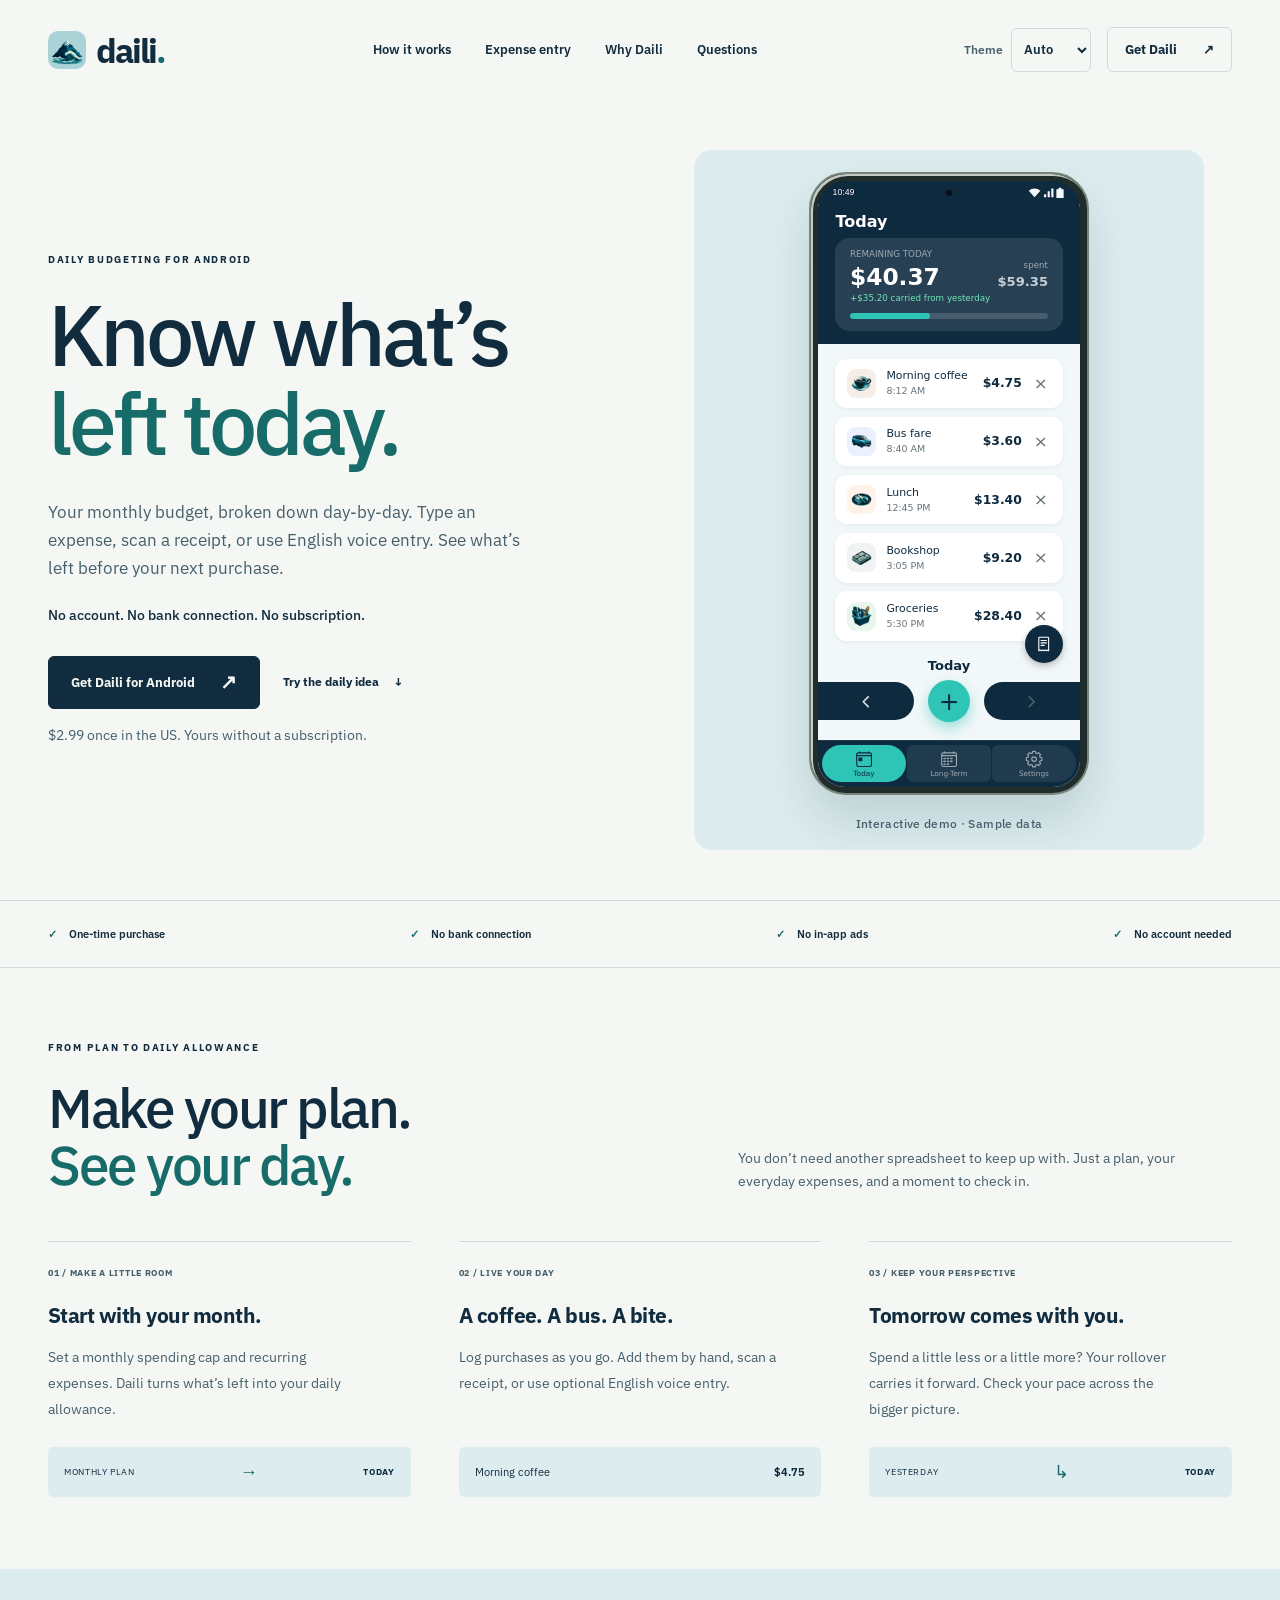
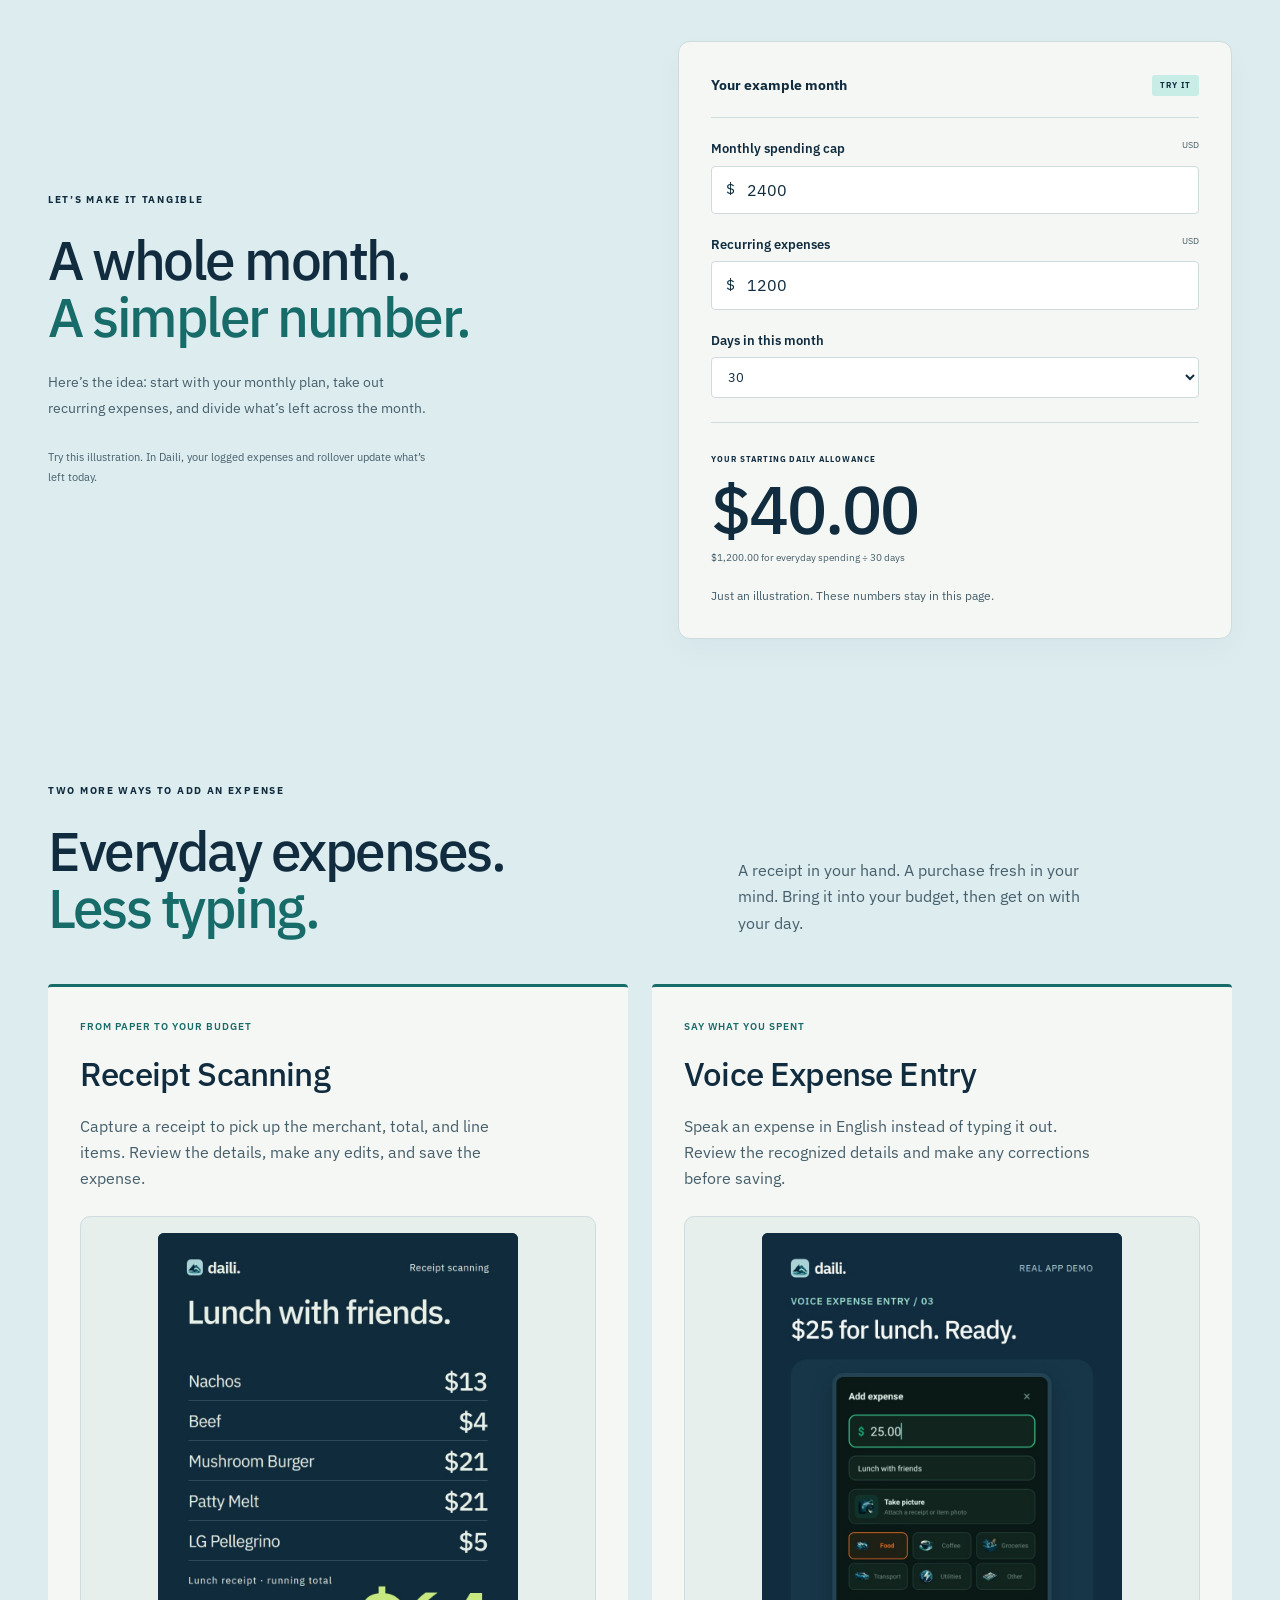
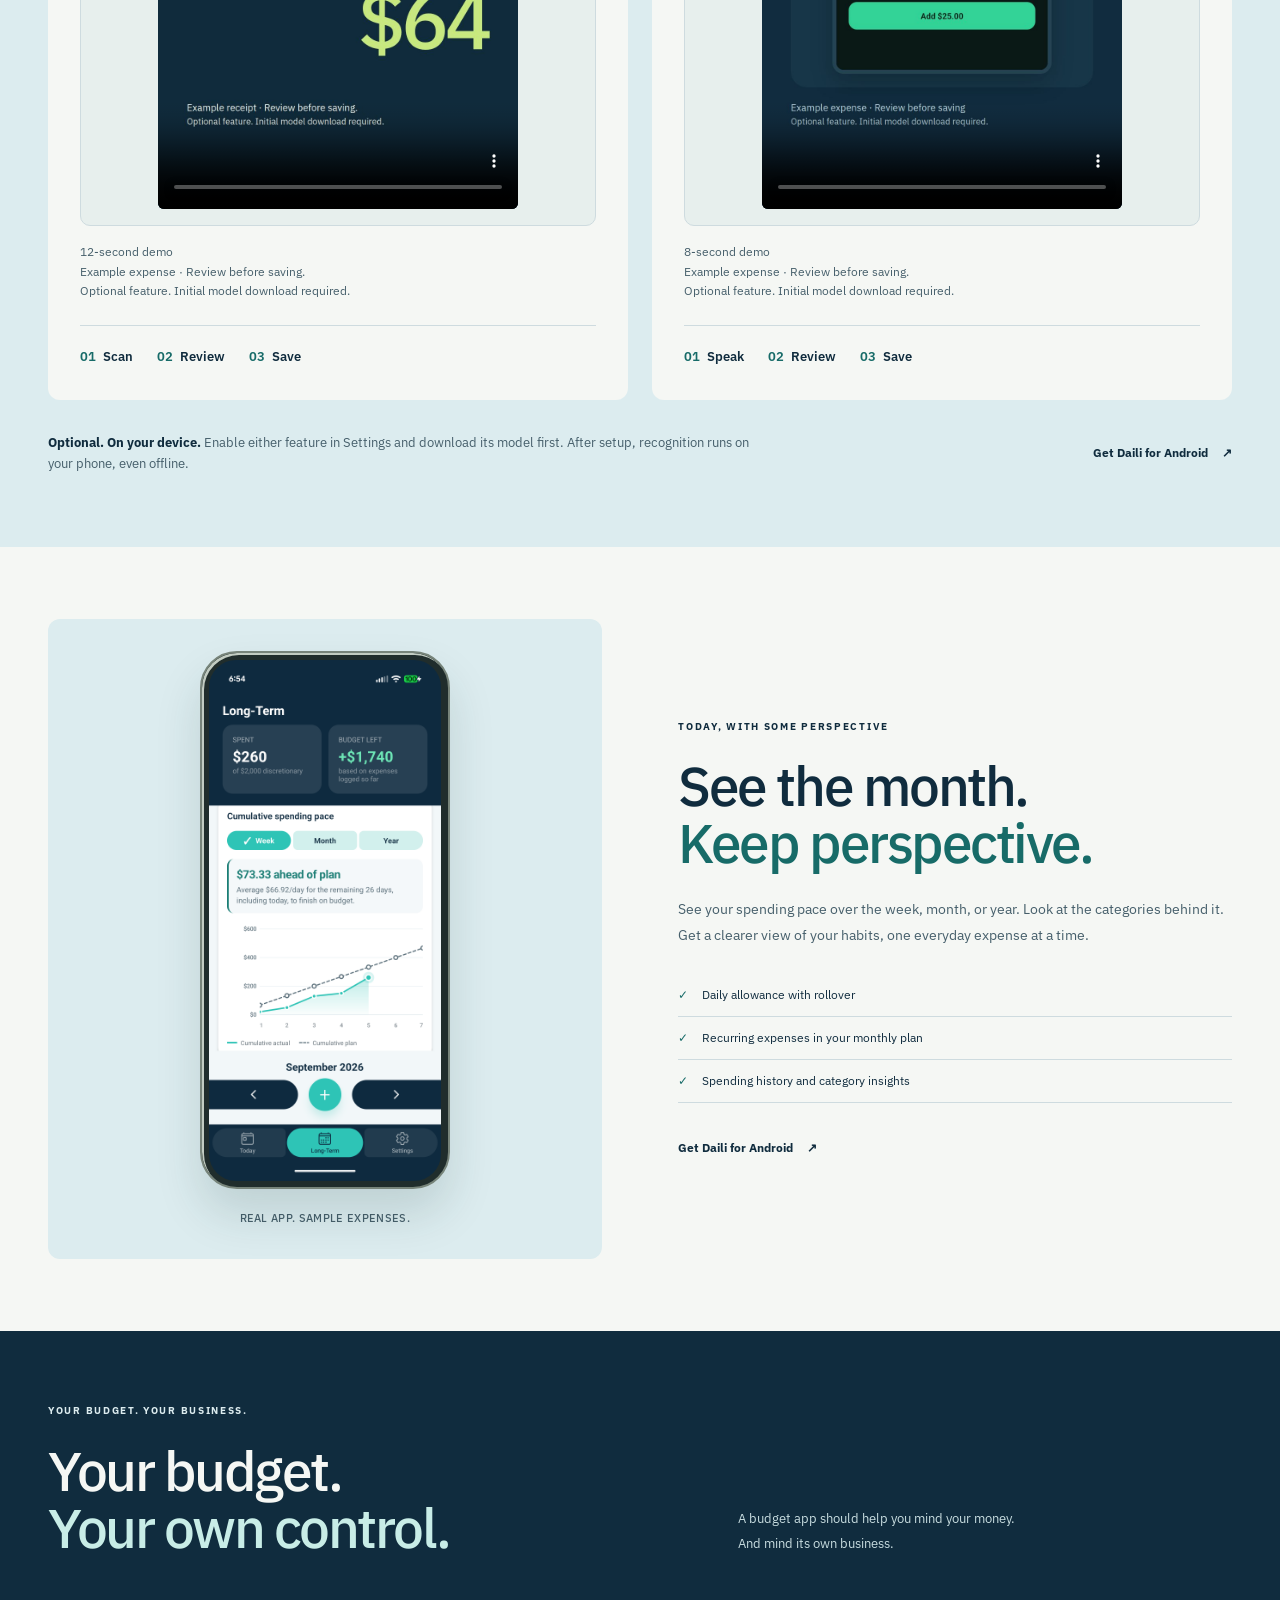
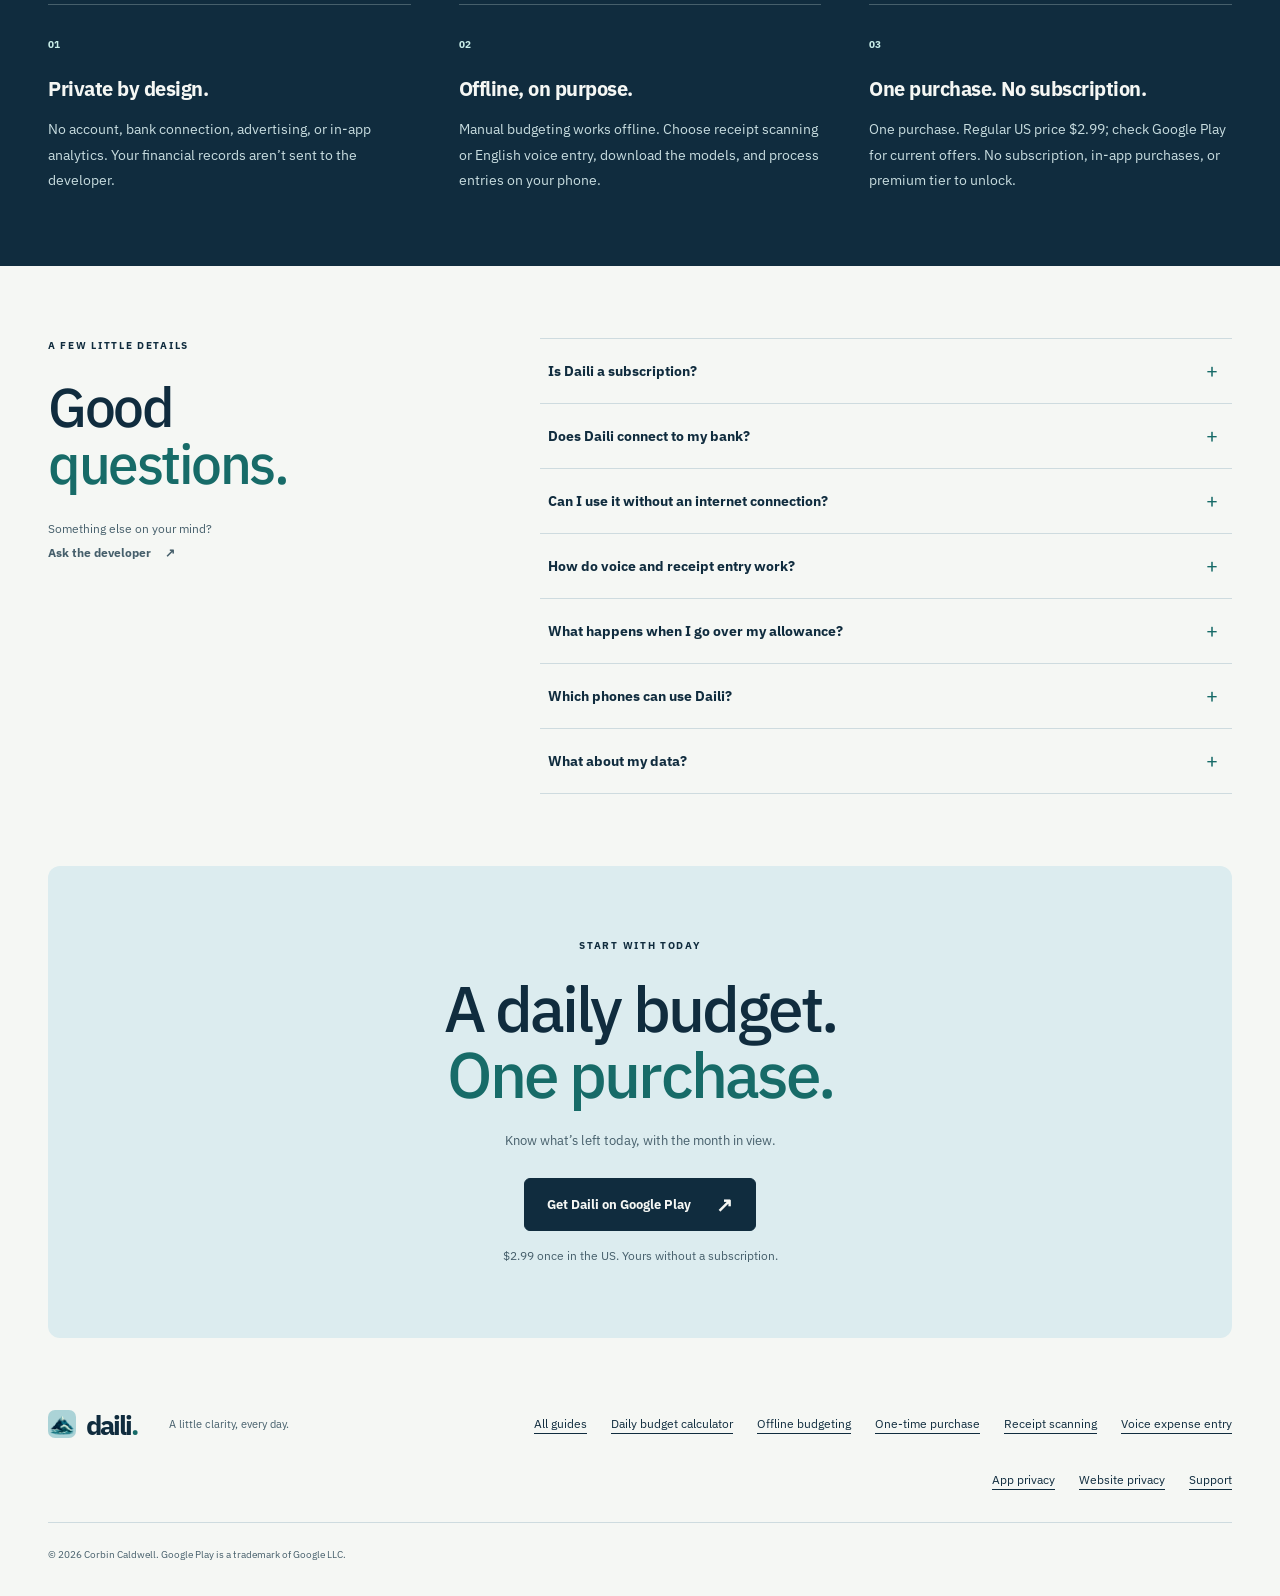
==== commit ca4a8384: "Publish website 1.6.0 from daili-app 46b1d33 Built and checked by the daili-app Website and campaign" ====
--- a/docs/app/index.html
+++ b/docs/app/index.html
@@ -1,6 +1,6 @@
-<!doctype html><html lang="en"><head><meta charset="utf-8"><meta name="viewport" content="width=device-width, initial-scale=1"><meta name="color-scheme" content="light dark"><meta name="theme-color" content="#f5f7f4" media="(prefers-color-scheme: light)"><meta name="theme-color" content="#101f2a" media="(prefers-color-scheme: dark)"><script src="./theme.js"></script><meta name="referrer" content="strict-origin-when-cross-origin"><title>Daili — Daily Budget &amp; Expense Tracker for Android</title><meta name="description" content="Turn your monthly budget into a daily allowance with rollover. Track expenses privately on Android. One purchase, no subscription or bank connection."><meta name="robots" content="index, follow, max-image-preview:large"><link rel="canonical" href="https://daili.info/"><meta property="og:url" content="https://daili.info/"><meta property="og:type" content="website"><meta property="og:site_name" content="Daili"><meta property="og:locale" content="en_US"><meta property="og:title" content="Daili — Daily Budget &amp; Expense Tracker for Android"><meta property="og:description" content="Turn your monthly budget into a daily allowance with rollover. Track expenses privately on Android. One purchase, no subscription or bank connection."><meta property="og:image" content="https://daili.info/assets/share.jpg"><meta property="og:image:type" content="image/jpeg"><meta property="og:image:alt" content="Daili daily budget tracker for Android — know what’s left today"><meta property="og:image:width" content="1200"><meta property="og:image:height" content="630"><meta name="twitter:card" content="summary_large_image"><meta name="twitter:title" content="Daili — Daily Budget &amp; Expense Tracker for Android"><meta name="twitter:description" content="Turn your monthly budget into a daily allowance with rollover. Track expenses privately on Android. One purchase, no subscription or bank connection."><meta name="twitter:image" content="https://daili.info/assets/share.jpg"><meta name="twitter:image:alt" content="Daili daily budget tracker for Android — know what’s left today"><link rel="icon" href="./assets/icon.png" type="image/png"><link rel="stylesheet" href="./styles.css"><link rel="stylesheet" href="./sim.css"><link rel="stylesheet" href="./theme.css"><link rel="preload" href="./assets/fonts/ibm-plex-sans-latin.woff2" as="font" type="font/woff2" crossorigin></head><body><a class="skip-link" href="#main">Skip to content</a>
+<!doctype html><html lang="en"><head><meta charset="utf-8"><meta name="viewport" content="width=device-width, initial-scale=1"><meta name="color-scheme" content="light dark"><meta name="theme-color" content="#f5f7f4" media="(prefers-color-scheme: light)"><meta name="theme-color" content="#101f2a" media="(prefers-color-scheme: dark)"><script src="./theme.js"></script><meta name="referrer" content="strict-origin-when-cross-origin"><title>Daili — Daily Budget &amp; Expense Tracker for Android</title><meta name="description" content="Turn your monthly budget into a daily allowance with rollover. Track expenses privately on Android. One purchase, no subscription or bank connection."><meta name="robots" content="index, follow, max-image-preview:large"><link rel="canonical" href="https://daili.info/"><meta property="og:url" content="https://daili.info/"><meta property="og:type" content="website"><meta property="og:site_name" content="Daili"><meta property="og:locale" content="en_US"><meta property="og:title" content="Daili — Daily Budget &amp; Expense Tracker for Android"><meta property="og:description" content="Turn your monthly budget into a daily allowance with rollover. Track expenses privately on Android. One purchase, no subscription or bank connection."><meta property="og:image" content="https://daili.info/assets/share.jpg"><meta property="og:image:type" content="image/jpeg"><meta property="og:image:alt" content="Daili daily budget tracker for Android — know what’s left today"><meta property="og:image:width" content="1200"><meta property="og:image:height" content="630"><meta name="twitter:card" content="summary_large_image"><meta name="twitter:title" content="Daili — Daily Budget &amp; Expense Tracker for Android"><meta name="twitter:description" content="Turn your monthly budget into a daily allowance with rollover. Track expenses privately on Android. One purchase, no subscription or bank connection."><meta name="twitter:image" content="https://daili.info/assets/share.jpg"><meta name="twitter:image:alt" content="Daili daily budget tracker for Android — know what’s left today"><link rel="icon" href="./assets/icon.png" type="image/png"><link rel="stylesheet" href="./styles.css"><link rel="stylesheet" href="./sim.css"><link rel="stylesheet" href="./theme.css"><link rel="preload" href="./assets/fonts/ibm-plex-sans-latin.woff2" as="font" type="font/woff2" crossorigin><script type="module" src="./pricing.mjs"></script></head><body><a class="skip-link" href="#main">Skip to content</a>
   <header class="header wrap"><a class="brand" href="./" aria-label="Daili home"><img src="./assets/icon.png" width="38" height="38" alt=""><span>daili<span class="brand-dot">.</span></span></a><nav aria-label="Main"><a href="#how-it-works">How it works</a><a href="#expense-entry">Expense entry</a><a href="#privacy">Why Daili</a><a href="#questions">Questions</a></nav><div class="header-actions"><label class="theme-picker" hidden><span>Theme</span><select aria-label="Color theme" title="Auto follows your device’s appearance" data-theme-picker><option value="auto">Auto</option><option value="light">Day</option><option value="dark">Night</option></select></label><a class="nav-cta" href="#get-daili">Get Daili <span aria-hidden="true">↗</span></a></div></header>
-  <main id="main"><section class="hero wrap" aria-labelledby="hero-title"><div class="hero-copy"><p class="eyebrow">DAILY BUDGETING FOR ANDROID</p><h1 id="hero-title">Know what’s<br><em>left today.</em></h1><p class="hero-description">Your monthly budget, broken down day-by-day. Type an expense, scan a receipt, or use English voice entry. See what’s left before your next purchase.</p><p class="hero-ownership">No account. No bank connection. No subscription.</p><div class="hero-actions"><a class="button " data-play-link data-placement="hero" href="https://play.google.com/store/apps/details?id=com.corbincald.daili&amp;utm_source=website&amp;utm_campaign=daili_relaunch_2026_today">Get Daili for Android<span aria-hidden="true">↗</span></a><a class="text-link" href="#daily-demo">Try the daily idea <span aria-hidden="true">↓</span></a></div><p class="purchase-note">$4.99 once in the US. Yours without a subscription.</p></div><div class="hero-art"><div class="phone hero-phone"><div class="phone-display" data-daili-sim data-app-version="1.15.0" data-play-url="https://play.google.com/store/apps/details?id=com.corbincald.daili&amp;utm_source=website&amp;utm_campaign=daili_relaunch_2026_today"><div class="phone-status-bar" aria-hidden="true"><span>9:41</span><span class="status-camera"></span><svg class="status-icons" viewBox="0 0 52 16" fill="currentColor"><path d="M1 5a12 12 0 0 1 16 0l-8 9z"/><path d="M22 14V10h3v4zm5 0V6h3v8zm5 0V2h3v12z"/><path d="M42 1h4v2h3v12H39V3h3z"/></svg></div><div class="sim-mount"><img class="sim-placeholder" src="./assets/today.jpg" width="1080" height="2400" alt="Daili’s Today screen: $39.73 remaining, $59.35 spent, and $62.31 carried from yesterday. Sample expenses." fetchpriority="high"></div></div></div><span class="image-caption">Interactive demo · Sample data</span></div></section>
+  <main id="main"><section class="hero wrap" aria-labelledby="hero-title"><div class="hero-copy"><p class="eyebrow">DAILY BUDGETING FOR ANDROID</p><h1 id="hero-title">Know what’s<br><em>left today.</em></h1><p class="hero-description">Your monthly budget, broken down day-by-day. Type an expense, scan a receipt, or use English voice entry. See what’s left before your next purchase.</p><p class="hero-ownership">No account. No bank connection. No subscription.</p><div class="hero-actions"><a class="button " data-play-link data-placement="hero" href="https://play.google.com/store/apps/details?id=com.corbincald.daili&amp;utm_source=website&amp;utm_campaign=daili_relaunch_2026_today">Get Daili for Android<span aria-hidden="true">↗</span></a><a class="text-link" href="#daily-demo">Try the daily idea <span aria-hidden="true">↓</span></a></div><p class="purchase-note" data-current-offer>Regular US price: $2.99. $0.99 sale October 3–9, 2026 (UTC).</p></div><div class="hero-art"><div class="phone hero-phone"><div class="phone-display" data-daili-sim data-app-version="1.17.0" data-play-url="https://play.google.com/store/apps/details?id=com.corbincald.daili&amp;utm_source=website&amp;utm_campaign=daili_relaunch_2026_today"><div class="phone-status-bar" aria-hidden="true"><span>9:41</span><span class="status-camera"></span><svg class="status-icons" viewBox="0 0 52 16" fill="currentColor"><path d="M1 5a12 12 0 0 1 16 0l-8 9z"/><path d="M22 14V10h3v4zm5 0V6h3v8zm5 0V2h3v12z"/><path d="M42 1h4v2h3v12H39V3h3z"/></svg></div><div class="sim-mount"><img class="sim-placeholder" src="./assets/today.jpg" width="1080" height="2400" alt="Daili’s Today screen: $39.73 remaining, $59.35 spent, and $62.31 carried from yesterday. Sample expenses." fetchpriority="high"></div></div></div><span class="image-caption">Interactive demo · Sample data</span></div></section>
   <div class="trust-strip"><div class="wrap"><span><i aria-hidden="true">✓</i> One-time purchase</span><span><i aria-hidden="true">✓</i> No bank connection</span><span><i aria-hidden="true">✓</i> No in-app ads</span><span><i aria-hidden="true">✓</i> No account needed</span></div></div><section class="section wrap" id="how-it-works" aria-labelledby="how-title"><div class="section-intro"><p class="eyebrow">FROM PLAN TO DAILY ALLOWANCE</p><h2 id="how-title">Make your plan.<br><em>See your day.</em></h2><p>You don’t need another spreadsheet to keep up with. Just a plan, your everyday expenses, and a moment to check in.</p></div><div class="steps"><article><span class="step-number">01 / MAKE A LITTLE ROOM</span><h3>Start with your month.</h3><p>Set a monthly spending cap and recurring expenses. Daili turns what’s left into your daily allowance.</p><div class="step-line" aria-hidden="true"><span>MONTHLY PLAN</span><span>→</span><strong>TODAY</strong></div></article><article><span class="step-number">02 / LIVE YOUR DAY</span><h3>A coffee. A bus. A bite.</h3><p>Log purchases as you go. Add them by hand, scan a receipt, or use optional English voice entry.</p><div class="expense-mini" aria-hidden="true"><span>Morning coffee</span><strong>$4.75</strong></div></article><article><span class="step-number">03 / KEEP YOUR PERSPECTIVE</span><h3>Tomorrow comes with you.</h3><p>Spend a little less or a little more? Your rollover carries it forward. Check your pace across the bigger picture.</p><div class="step-line" aria-hidden="true"><span>YESTERDAY</span><span>↳</span><strong>TODAY</strong></div></article></div></section><section class="demo-section" id="daily-demo" aria-labelledby="demo-title"><div class="wrap demo-layout"><div><p class="eyebrow">LET’S MAKE IT TANGIBLE</p><h2 id="demo-title">A whole month.<br><em>A simpler number.</em></h2><p>Here’s the idea: start with your monthly plan, take out recurring expenses, and divide what’s left across the month.</p><p class="demo-note">Try this illustration. In Daili, your logged expenses and rollover update what’s left today.</p></div><div class="calculator"><form id="allowance-form"><div class="calculator-heading"><span>Your example month</span><span class="demo-tag">TRY IT</span></div><label for="monthly">Monthly spending cap <span>USD</span></label><div class="input-money"><span aria-hidden="true">$</span><input id="monthly" name="monthly" type="number" min="0" max="1000000" step="0.01" inputmode="decimal" value="2400" required></div><label for="recurring">Recurring expenses <span>USD</span></label><div class="input-money"><span aria-hidden="true">$</span><input id="recurring" name="recurring" type="number" min="0" max="1000000" step="0.01" inputmode="decimal" value="1200" required></div><label for="days">Days in this month</label><select id="days" name="days"><option>28</option><option>29</option><option selected>30</option><option>31</option></select><div class="allowance-result" aria-live="polite" aria-atomic="true"><span>YOUR STARTING DAILY ALLOWANCE</span><output id="daily-allowance" for="monthly recurring days">$40.00</output><p id="calculation-detail">$1,200.00 for everyday spending ÷ 30 days</p></div><p id="calculation-error" class="form-error" role="status" hidden></p><noscript><p>This interactive example needs JavaScript. The illustration above uses ($2,400 − $1,200) ÷ 30 = $40 a day.</p></noscript></form><p class="local-note">Just an illustration. These numbers stay in this page.</p></div></div></section><section class="entry-section" id="expense-entry" aria-labelledby="entry-title">
     <div class="wrap">
       <div class="entry-heading">
@@ -26,4 +26,4 @@
       <div class="entry-setup"><p><strong>Optional. On your device.</strong> Enable either feature in Settings and download its model first. After setup, recognition runs on your phone, even offline.</p><a class="text-link" href="#get-daili">Get Daili for Android <span aria-hidden="true">↗</span></a></div>
     </div>
   </section><section class="section wrap feature-pair" aria-labelledby="pace-title"><div class="pace-art"><div class="phone "><div class="phone-display"><img src="./assets/pace.png" width="1080" height="2424" alt="Daili’s Long-Term Week view in Deep Tide, captured on a Pixel 10 with example expenses: $260 spent, $1,740 budget left and $73.33 ahead of plan. The teal spending line sits below the dashed plan." loading="lazy"></div></div><span class="image-caption">REAL APP. SAMPLE EXPENSES.</span></div><div class="feature-copy"><p class="eyebrow">TODAY, WITH SOME PERSPECTIVE</p><h2 id="pace-title">See the month.<br><em>Keep perspective.</em></h2><p>See your spending pace over the week, month, or year. Look at the categories behind it. Get a clearer view of your habits, one everyday expense at a time.</p><ul class="check-list"><li>Daily allowance with rollover</li><li>Recurring expenses in your monthly plan</li><li>Spending history and category insights</li></ul><a class="text-link" href="#get-daili">Get Daili for Android <span aria-hidden="true">↗</span></a></div></section>
-  <section class="privacy-section" id="privacy" aria-labelledby="privacy-title"><div class="wrap"><p class="eyebrow">YOUR BUDGET. YOUR BUSINESS.</p><div class="privacy-heading"><h2 id="privacy-title">Your budget.<br><em>Your own control.</em></h2><p>A budget app should help you mind your money.<br>And mind its own business.</p></div><div class="privacy-grid"><article><span class="privacy-symbol" aria-hidden="true">01</span><h3>Private by design.</h3><p>No account, bank connection, advertising, or in-app analytics. Your financial records aren’t sent to the developer.</p></article><article><span class="privacy-symbol" aria-hidden="true">02</span><h3>Offline, on purpose.</h3><p>Manual budgeting works offline. Choose receipt scanning or English voice entry, download the models, and process entries on your phone.</p></article><article><span class="privacy-symbol" aria-hidden="true">03</span><h3>One purchase. No subscription.</h3><p>One $4.99 purchase in the US. No subscription, in-app purchases, or premium tier to unlock.</p></article></div></div></section><section class="section wrap faq-section" id="questions" aria-labelledby="faq-title"><div><p class="eyebrow">A FEW LITTLE DETAILS</p><h2 id="faq-title">Good<br><em>questions.</em></h2><p>Something else on your mind?<br><a class="text-link" href="mailto:corbin.caldwell@gmail.com">Ask the developer <span aria-hidden="true">↗</span></a></p></div><div class="questions"><details><summary>Is Daili a subscription?<span aria-hidden="true">+</span></summary><div class="answer"><p>No. Daili is a one-time purchase: $4.99 in the US at our last price check. Google Play shows the current price, currency, and any applicable taxes for your region. There are no in-app purchases.</p></div></details><details><summary>Does Daili connect to my bank?<span aria-hidden="true">+</span></summary><div class="answer"><p>No bank connection or Daili account is needed. You choose a monthly plan and add your expenses. Daili gives you a daily allowance based on the information you enter.</p></div></details><details><summary>Can I use it without an internet connection?<span aria-hidden="true">+</span></summary><div class="answer"><p>Yes. Manual budgeting works offline. Optional receipt scanning and voice entry need an initial model download. The models then process your entries on your device. Reinstalling or re-enabling a feature can require another download.</p></div></details><details><summary>How do voice and receipt entry work?<span aria-hidden="true">+</span></summary><div class="answer"><p>Enable the feature you want in Settings and download its model. Voice entry supports English. Scan a receipt or speak an expense, then review the result before saving. Recognition can make mistakes; check amounts and details.</p></div></details><details><summary>What happens when I go over my allowance?<span aria-hidden="true">+</span></summary><div class="answer"><p>Daili carries underspending or overspending forward as rollover. Your next day’s available amount reflects it, so your monthly plan stays in view. The allowance reflects what you enter; it is not a guarantee of what you can afford.</p></div></details><details><summary>Which phones can use Daili?<span aria-hidden="true">+</span></summary><div class="answer"><p>Daili is available for Android 8.0 and later. Google Play checks compatibility with your specific device. Optional AI features require additional storage and their speed varies by device. Daili is not available for iPhone.</p></div></details><details><summary>What about my data?<span aria-hidden="true">+</span></summary><div class="answer"><p>The developer does not receive your budget records, photos, or microphone audio. Review the <a href="https://corbincald.github.io/daili/">app privacy policy</a> for local storage, model downloads, deletion, and the data behavior of your installed version.</p></div></details></div></section><section class="closing-section wrap" id="get-daili" aria-labelledby="closing-title"><p class="eyebrow">START WITH TODAY</p><h2 id="closing-title">A daily budget.<br><em>One purchase.</em></h2><p>Know what’s left today, with the month in view.</p><a class="button " data-play-link data-placement="closing" href="https://play.google.com/store/apps/details?id=com.corbincald.daili&amp;utm_source=website&amp;utm_campaign=daili_relaunch_2026_today">Get Daili on Google Play<span aria-hidden="true">↗</span></a><p class="purchase-note">$4.99 once in the US · Android only · No subscription</p></section></main><footer class="footer wrap"><a class="brand" href="./" aria-label="Daili home"><img src="./assets/icon.png" width="38" height="38" alt=""><span>daili<span class="brand-dot">.</span></span></a><p>A little clarity, every day.</p><nav aria-label="Daili guides"><a href="./guides/">All guides</a><a href="./daily-budget-calculator/">Daily budget calculator</a><a href="./offline-budget-app/">Offline budgeting</a><a href="./budget-app-without-subscription/">One-time purchase</a><a href="./receipt-scanner/">Receipt scanning</a><a href="./voice-expense-tracker/">Voice expense entry</a></nav><nav aria-label="Footer"><a href="https://corbincald.github.io/daili/">App privacy</a><a href="./website-privacy/">Website privacy</a><a href="mailto:corbin.caldwell@gmail.com">Support</a></nav><small>© 2026 Corbin Caldwell. Google Play is a trademark of Google LLC.</small></footer><script type="application/ld+json">{"@context":"https://schema.org","@graph":[{"@type":"Person","@id":"https://daili.info/#developer","name":"Corbin Caldwell","url":"https://daili.info/#questions"},{"@type":"WebSite","@id":"https://daili.info/#website","name":"Daili","alternateName":"Daili: Daily Budget Tracker","url":"https://daili.info/","inLanguage":"en","publisher":{"@id":"https://daili.info/#developer"}},{"@type":"SoftwareApplication","@id":"https://daili.info/#app","name":"Daili: Daily Budget Tracker","operatingSystem":"Android 8.0+","applicationCategory":"FinanceApplication","url":"https://daili.info/","downloadUrl":"https://play.google.com/store/apps/details?id=com.corbincald.daili","sameAs":["https://play.google.com/store/apps/details?id=com.corbincald.daili"],"image":"https://daili.info/assets/icon.png","author":{"@id":"https://daili.info/#developer"},"description":"A private daily budget and expense tracker for Android. One-time purchase, no subscription.","featureList":["Daily allowance with rollover","Monthly plans and recurring expenses","Offline manual expense tracking","Optional on-device receipt scanning","Optional on-device English voice expense entry"],"offers":{"@type":"Offer","price":"4.99","priceCurrency":"USD","url":"https://play.google.com/store/apps/details?id=com.corbincald.daili","eligibleRegion":{"@type":"Country","name":"United States"}}},{"@type":"WebPage","@id":"https://daili.info/#webpage","url":"https://daili.info/","name":"Daili — Daily Budget & Expense Tracker for Android","description":"Turn your monthly budget into a daily allowance with rollover. Track expenses privately on Android. One purchase, no subscription or bank connection.","inLanguage":"en","dateModified":"2026-09-20","isPartOf":{"@id":"https://daili.info/#website"},"about":{"@id":"https://daili.info/#app"}},{"@type":"FAQPage","@id":"https://daili.info/#questions","mainEntity":[{"@type":"Question","name":"Is Daili a subscription?","acceptedAnswer":{"@type":"Answer","text":"No. Daili is a one-time purchase: $4.99 in the US at our last price check. Google Play shows the current price, currency, and any applicable taxes for your region. There are no in-app purchases."}},{"@type":"Question","name":"Does Daili connect to my bank?","acceptedAnswer":{"@type":"Answer","text":"No bank connection or Daili account is needed. You choose a monthly plan and add your expenses. Daili gives you a daily allowance based on the information you enter."}},{"@type":"Question","name":"Can I use it without an internet connection?","acceptedAnswer":{"@type":"Answer","text":"Yes. Manual budgeting works offline. Optional receipt scanning and voice entry need an initial model download. The models then process your entries on your device. Reinstalling or re-enabling a feature can require another download."}},{"@type":"Question","name":"How do voice and receipt entry work?","acceptedAnswer":{"@type":"Answer","text":"Enable the feature you want in Settings and download its model. Voice entry supports English. Scan a receipt or speak an expense, then review the result before saving. Recognition can make mistakes; check amounts and details."}},{"@type":"Question","name":"What happens when I go over my allowance?","acceptedAnswer":{"@type":"Answer","text":"Daili carries underspending or overspending forward as rollover. Your next day’s available amount reflects it, so your monthly plan stays in view. The allowance reflects what you enter; it is not a guarantee of what you can afford."}},{"@type":"Question","name":"Which phones can use Daili?","acceptedAnswer":{"@type":"Answer","text":"Daili is available for Android 8.0 and later. Google Play checks compatibility with your specific device. Optional AI features require additional storage and their speed varies by device. Daili is not available for iPhone."}},{"@type":"Question","name":"What about my data?","acceptedAnswer":{"@type":"Answer","text":"The developer does not receive your budget records, photos, or microphone audio. Review the \u003ca href=\"https://corbincald.github.io/daili/\">app privacy policy\u003c/a> for local storage, model downloads, deletion, and the data behavior of your installed version."}}]}]}</script><script type="module" src="./app.mjs"></script></body></html>+  <section class="privacy-section" id="privacy" aria-labelledby="privacy-title"><div class="wrap"><p class="eyebrow">YOUR BUDGET. YOUR BUSINESS.</p><div class="privacy-heading"><h2 id="privacy-title">Your budget.<br><em>Your own control.</em></h2><p>A budget app should help you mind your money.<br>And mind its own business.</p></div><div class="privacy-grid"><article><span class="privacy-symbol" aria-hidden="true">01</span><h3>Private by design.</h3><p>No account, bank connection, advertising, or in-app analytics. Your financial records aren’t sent to the developer.</p></article><article><span class="privacy-symbol" aria-hidden="true">02</span><h3>Offline, on purpose.</h3><p>Manual budgeting works offline. Choose receipt scanning or English voice entry, download the models, and process entries on your phone.</p></article><article><span class="privacy-symbol" aria-hidden="true">03</span><h3>One purchase. No subscription.</h3><p>One purchase. Regular US price $2.99; check Google Play for current offers. No subscription, in-app purchases, or premium tier to unlock.</p></article></div></div></section><section class="section wrap faq-section" id="questions" aria-labelledby="faq-title"><div><p class="eyebrow">A FEW LITTLE DETAILS</p><h2 id="faq-title">Good<br><em>questions.</em></h2><p>Something else on your mind?<br><a class="text-link" href="mailto:corbin.caldwell@gmail.com">Ask the developer <span aria-hidden="true">↗</span></a></p></div><div class="questions"><details><summary>Is Daili a subscription?<span aria-hidden="true">+</span></summary><div class="answer"><p>No. Daili is a one-time purchase with a regular US price of $2.99. Google Play shows current offers, regional pricing, and any applicable taxes. There are no in-app purchases.</p></div></details><details><summary>Does Daili connect to my bank?<span aria-hidden="true">+</span></summary><div class="answer"><p>No bank connection or Daili account is needed. You choose a monthly plan and add your expenses. Daili gives you a daily allowance based on the information you enter.</p></div></details><details><summary>Can I use it without an internet connection?<span aria-hidden="true">+</span></summary><div class="answer"><p>Yes. Manual budgeting works offline. Optional receipt scanning and voice entry need an initial model download. The models then process your entries on your device. Reinstalling or re-enabling a feature can require another download.</p></div></details><details><summary>How do voice and receipt entry work?<span aria-hidden="true">+</span></summary><div class="answer"><p>Enable the feature you want in Settings and download its model. Voice entry supports English. Scan a receipt or speak an expense, then review the result before saving. Recognition can make mistakes; check amounts and details.</p></div></details><details><summary>What happens when I go over my allowance?<span aria-hidden="true">+</span></summary><div class="answer"><p>Daili carries underspending or overspending forward as rollover. Your next day’s available amount reflects it, so your monthly plan stays in view. The allowance reflects what you enter; it is not a guarantee of what you can afford.</p></div></details><details><summary>Which phones can use Daili?<span aria-hidden="true">+</span></summary><div class="answer"><p>Daili is available for Android 8.0 and later. Google Play checks compatibility with your specific device. Optional AI features require additional storage and their speed varies by device. Daili is not available for iPhone.</p></div></details><details><summary>What about my data?<span aria-hidden="true">+</span></summary><div class="answer"><p>The developer does not receive your budget records, photos, or microphone audio. Review the <a href="https://corbincald.github.io/daili/">app privacy policy</a> for local storage, model downloads, deletion, and the data behavior of your installed version.</p></div></details></div></section><section class="closing-section wrap" id="get-daili" aria-labelledby="closing-title"><p class="eyebrow">START WITH TODAY</p><h2 id="closing-title">A daily budget.<br><em>One purchase.</em></h2><p>Know what’s left today, with the month in view.</p><a class="button " data-play-link data-placement="closing" href="https://play.google.com/store/apps/details?id=com.corbincald.daili&amp;utm_source=website&amp;utm_campaign=daili_relaunch_2026_today">Get Daili on Google Play<span aria-hidden="true">↗</span></a><p class="purchase-note" data-current-offer>Regular US price: $2.99. $0.99 sale October 3–9, 2026 (UTC).</p></section></main><footer class="footer wrap"><a class="brand" href="./" aria-label="Daili home"><img src="./assets/icon.png" width="38" height="38" alt=""><span>daili<span class="brand-dot">.</span></span></a><p>A little clarity, every day.</p><nav aria-label="Daili guides"><a href="./guides/">All guides</a><a href="./daily-budget-calculator/">Daily budget calculator</a><a href="./offline-budget-app/">Offline budgeting</a><a href="./budget-app-without-subscription/">One-time purchase</a><a href="./receipt-scanner/">Receipt scanning</a><a href="./voice-expense-tracker/">Voice expense entry</a></nav><nav aria-label="Footer"><a href="https://corbincald.github.io/daili/">App privacy</a><a href="./website-privacy/">Website privacy</a><a href="mailto:corbin.caldwell@gmail.com">Support</a></nav><small>© 2026 Corbin Caldwell. Google Play is a trademark of Google LLC.</small></footer><script type="application/ld+json">{"@context":"https://schema.org","@graph":[{"@type":"Person","@id":"https://daili.info/#developer","name":"Corbin Caldwell","url":"https://daili.info/#questions"},{"@type":"WebSite","@id":"https://daili.info/#website","name":"Daili","alternateName":"Daili: Daily Budget Tracker","url":"https://daili.info/","inLanguage":"en","publisher":{"@id":"https://daili.info/#developer"}},{"@type":"SoftwareApplication","@id":"https://daili.info/#app","name":"Daili: Daily Budget Tracker","operatingSystem":"Android 8.0+","applicationCategory":"FinanceApplication","url":"https://daili.info/","downloadUrl":"https://play.google.com/store/apps/details?id=com.corbincald.daili","sameAs":["https://play.google.com/store/apps/details?id=com.corbincald.daili"],"image":"https://daili.info/assets/icon.png","author":{"@id":"https://daili.info/#developer"},"description":"A private daily budget and expense tracker for Android. One-time purchase, no subscription.","featureList":["Daily allowance with rollover","Monthly plans and recurring expenses","Offline manual expense tracking","Optional on-device receipt scanning","Optional on-device English voice expense entry"]},{"@type":"WebPage","@id":"https://daili.info/#webpage","url":"https://daili.info/","name":"Daili — Daily Budget & Expense Tracker for Android","description":"Turn your monthly budget into a daily allowance with rollover. Track expenses privately on Android. One purchase, no subscription or bank connection.","inLanguage":"en","dateModified":"2026-10-01","isPartOf":{"@id":"https://daili.info/#website"},"about":{"@id":"https://daili.info/#app"}},{"@type":"FAQPage","@id":"https://daili.info/#questions","mainEntity":[{"@type":"Question","name":"Is Daili a subscription?","acceptedAnswer":{"@type":"Answer","text":"No. Daili is a one-time purchase with a regular US price of $2.99. Google Play shows current offers, regional pricing, and any applicable taxes. There are no in-app purchases."}},{"@type":"Question","name":"Does Daili connect to my bank?","acceptedAnswer":{"@type":"Answer","text":"No bank connection or Daili account is needed. You choose a monthly plan and add your expenses. Daili gives you a daily allowance based on the information you enter."}},{"@type":"Question","name":"Can I use it without an internet connection?","acceptedAnswer":{"@type":"Answer","text":"Yes. Manual budgeting works offline. Optional receipt scanning and voice entry need an initial model download. The models then process your entries on your device. Reinstalling or re-enabling a feature can require another download."}},{"@type":"Question","name":"How do voice and receipt entry work?","acceptedAnswer":{"@type":"Answer","text":"Enable the feature you want in Settings and download its model. Voice entry supports English. Scan a receipt or speak an expense, then review the result before saving. Recognition can make mistakes; check amounts and details."}},{"@type":"Question","name":"What happens when I go over my allowance?","acceptedAnswer":{"@type":"Answer","text":"Daili carries underspending or overspending forward as rollover. Your next day’s available amount reflects it, so your monthly plan stays in view. The allowance reflects what you enter; it is not a guarantee of what you can afford."}},{"@type":"Question","name":"Which phones can use Daili?","acceptedAnswer":{"@type":"Answer","text":"Daili is available for Android 8.0 and later. Google Play checks compatibility with your specific device. Optional AI features require additional storage and their speed varies by device. Daili is not available for iPhone."}},{"@type":"Question","name":"What about my data?","acceptedAnswer":{"@type":"Answer","text":"The developer does not receive your budget records, photos, or microphone audio. Review the \u003ca href=\"https://corbincald.github.io/daili/\">app privacy policy\u003c/a> for local storage, model downloads, deletion, and the data behavior of your installed version."}}]}]}</script><script type="module" src="./app.mjs"></script></body></html>
